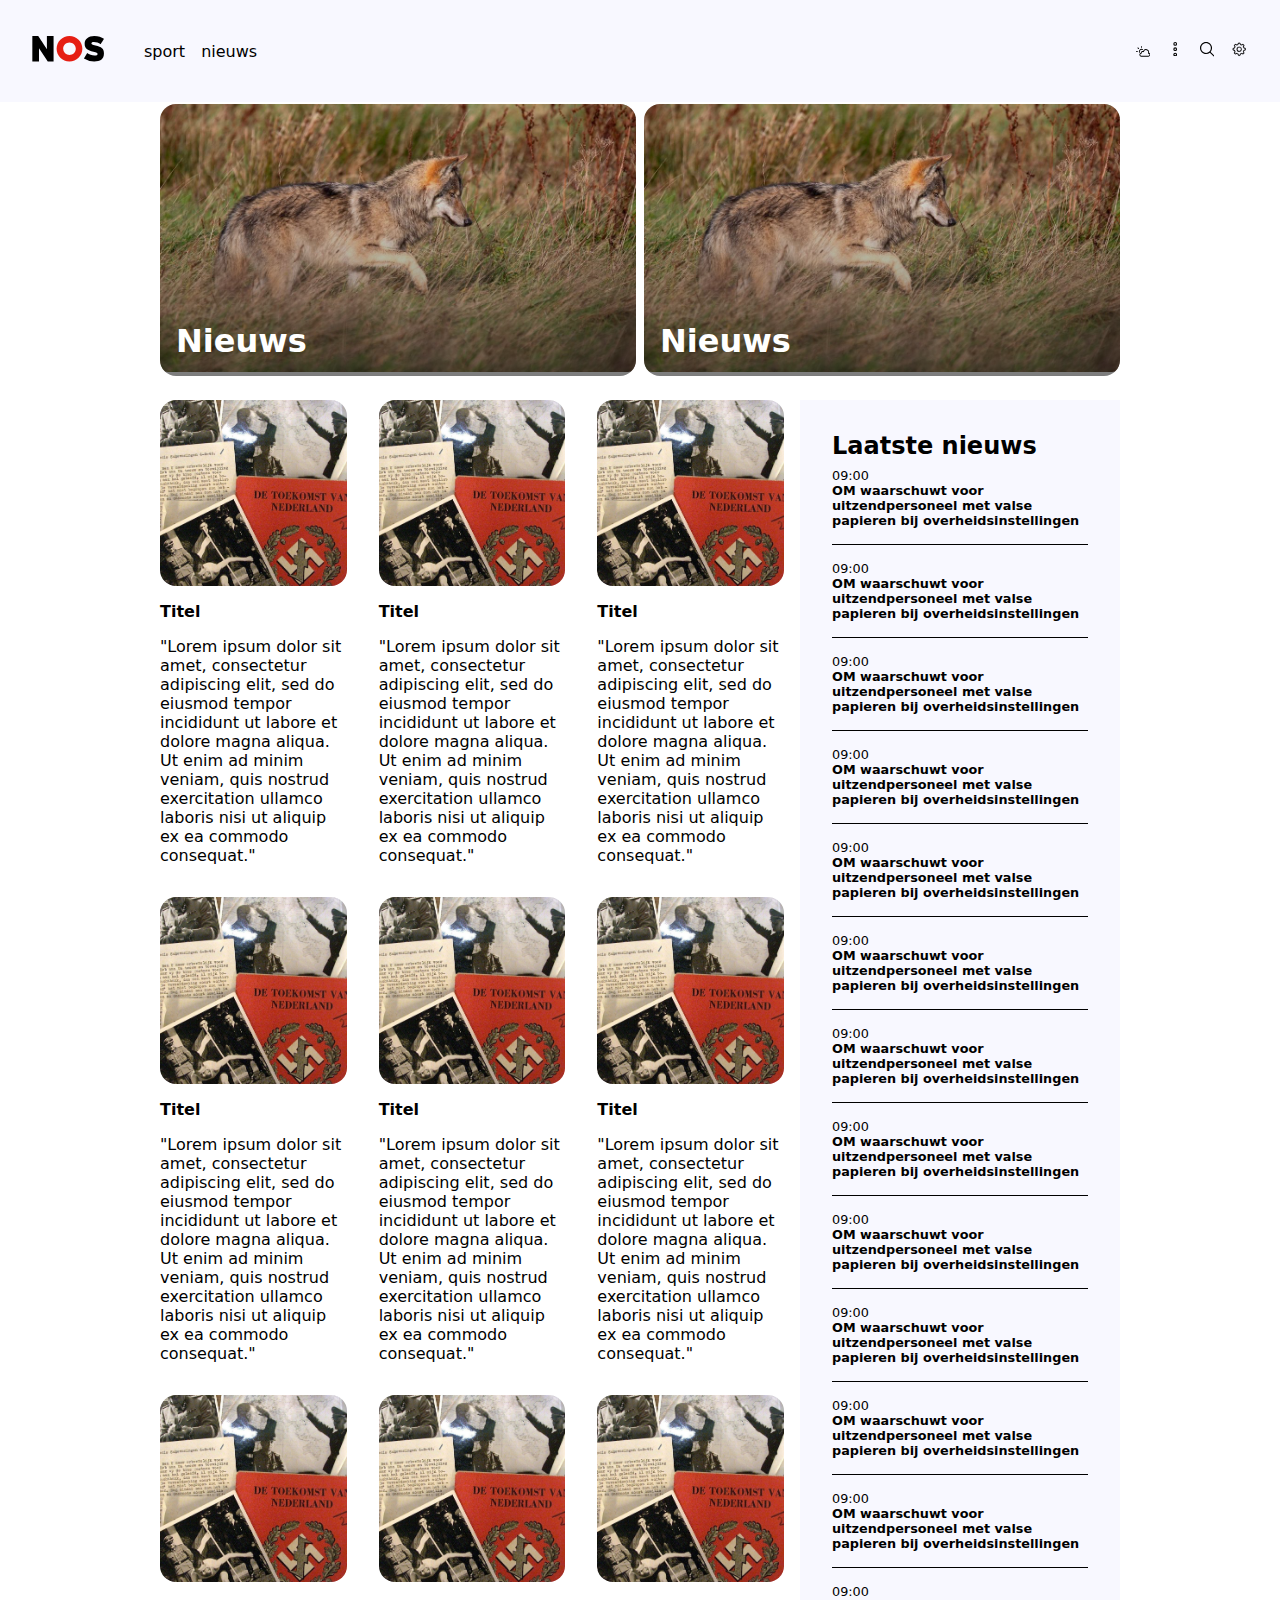
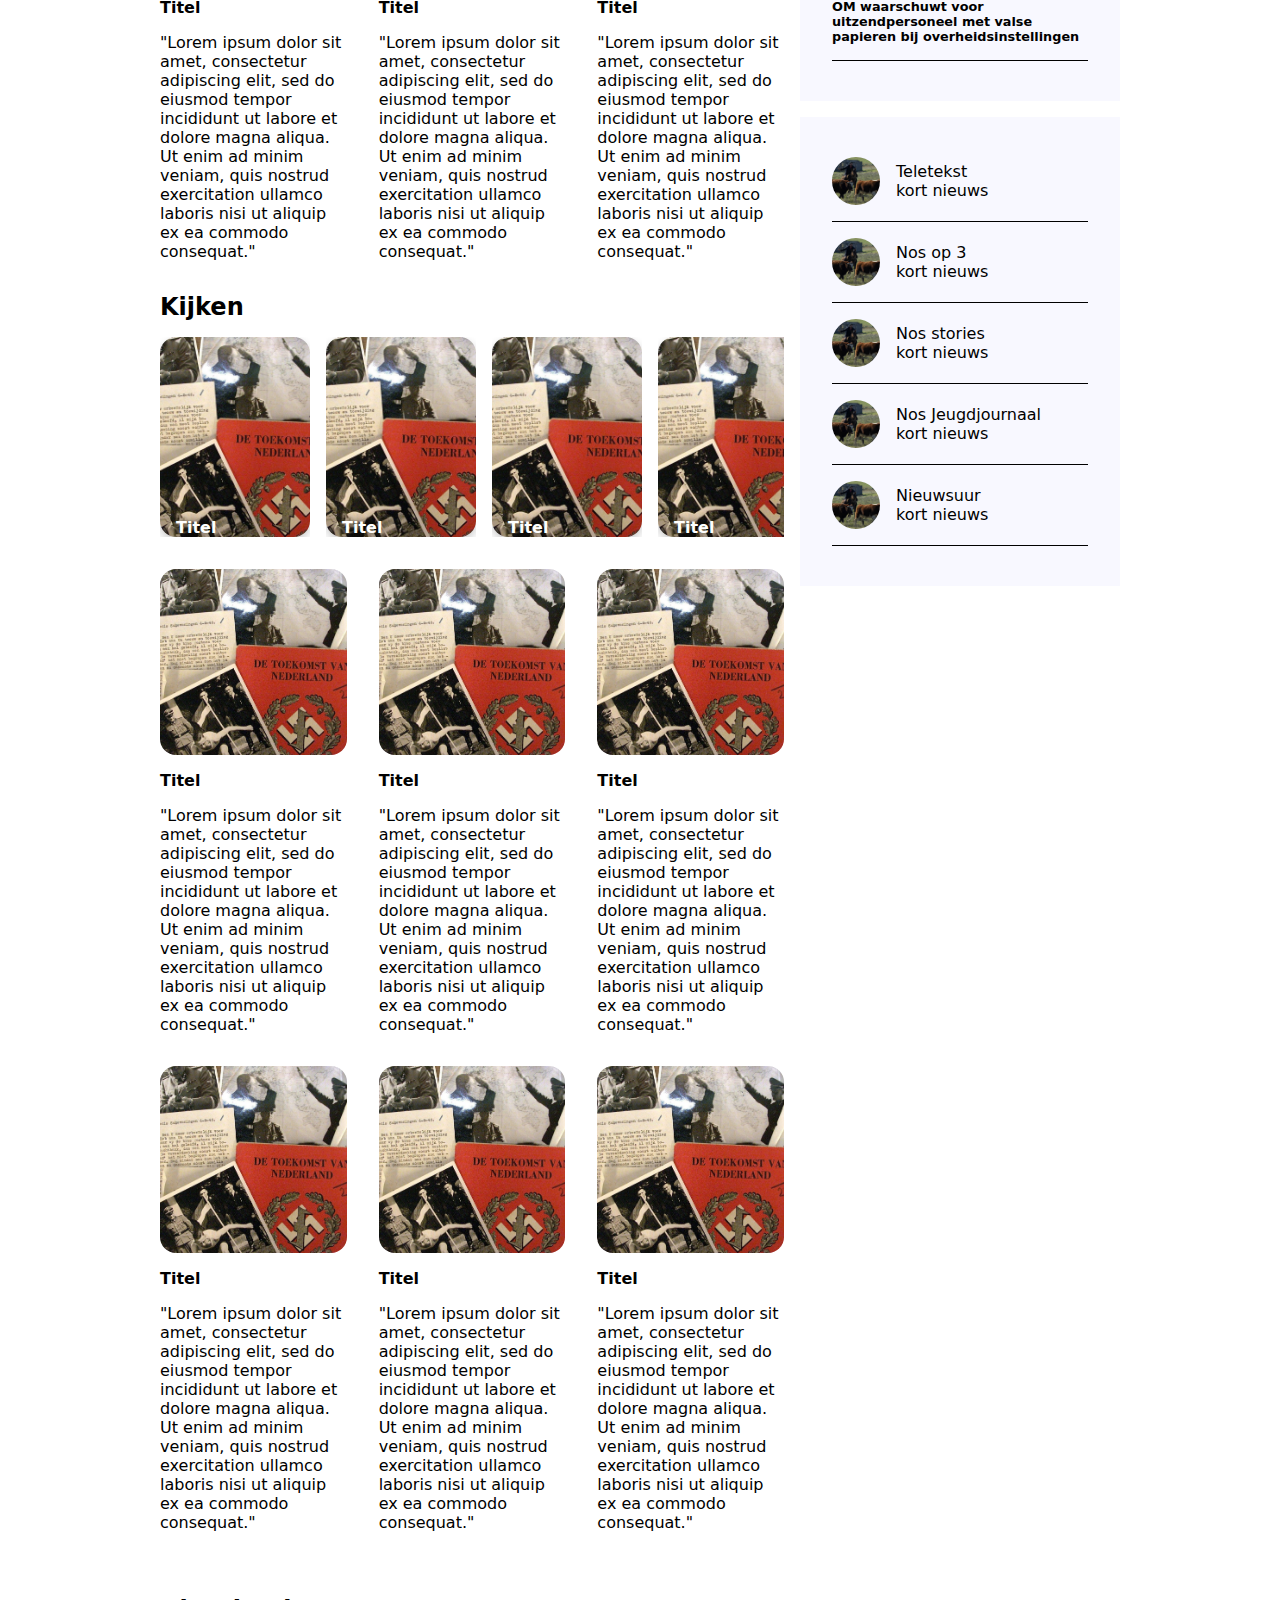
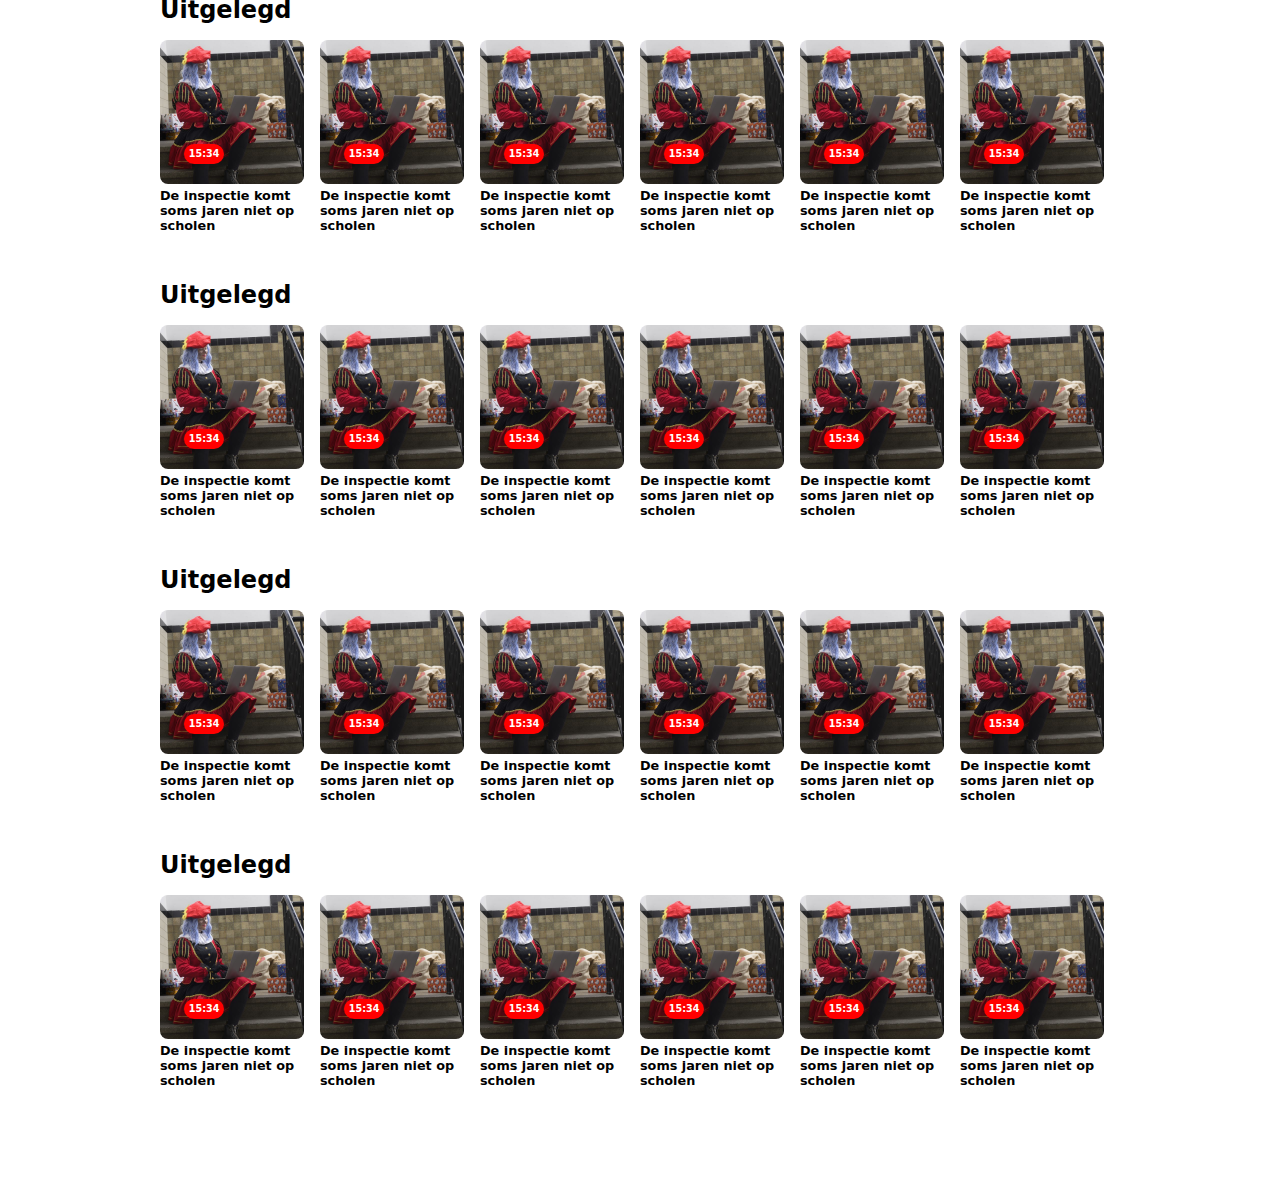
==== index.html @ 50c2ce1c "1ste pagina" ====
<!DOCTYPE html>
<html lang="nl">

<head>
  <meta charset="UTF-8">
  <meta name="author" content="jouw naam">
  <meta name="viewport" content="width=device-width, initial-scale=1">

  <title>NOS</title>

  <link href="styles/style.css" rel="stylesheet">
  <link rel="icon" type="image/svg+xml" href="images/favicon.svg">
</head>




<body>

  <header>
    <nav>
      <h1><a href="index.html"><svg xmlns="http://www.w3.org/2000/svg" viewBox="0 0 79 28" aria-hidden="true">
            <g fill="none" fill-rule="evenodd">
              <path fill="currentColor" d="M78.94 18.93c0-5.31-2.57-6.91-9.32-8.54-3.46-.8-4.41-1.27-4.41-2.28 0-.96.53-1.66 2.76-1.66 2.72 0 5.1.93 7.48 2.55 0 0 3.15-5.01 3.49-5.87C76.2 
				1.12 72.92 0 68.35 0c-6.48 0-10.58 3.44-10.58 8.54 0 5.4 3.1 7.19 9.58 8.7 3.6.84 4.57 1.46 4.57 2.47 0 1.27-.85 1.74-3.5 1.74-2.49 0-5.9-1.36-7.85-2.71l-3.6
				 5.87a21.3 21.3 0 0 0 11.3 3.29c6.45 0 10.67-2.33 10.67-8.73"></path>
              <path fill="#E61E14"
                d="M27 13.95C27 6.25 33.32 0 41.12 0s14.13 6.25 14.13 13.95S48.92 27.9 41.12
				  27.9 27 21.65 27 13.95m7.2 0c0-3.78 3.1-6.84 6.92-6.84 3.83 0 6.93 3.06 6.93 6.84s-3.1 6.84-6.93 6.84a6.89 6.89 0 0 1-6.93-6.84">
              </path>
              <path fill="currentColor" d="M23.67 27.9V0h-7.33v14.35S6.88 0 
				  6.82 0H.36v27.9h7.32V13.55l9.63 14.35z"></path>
            </g>
          </svg></a></h1>
      <ul>
        <li>
          <a href="">sport</a>
          </a>
        </li>
        <li>
          <a href="">nieuws</a>
          </a>
        </li>
      </ul>

      <ul>
        <li>
          <a href=""><svg aria-label="Nos logo" xmlns="http://www.w3.org/2000/svg" viewBox="0 0 24 18"
              aria-hidden="true" class="sc-c0b56039-8 jDrBGf">
              <path fill="currentColor" d="M24 14.52c0 1.8-1.45 3.25-3.25 3.25-.57 0-2 0-5.94.03l-5.95.04A3.25 3.25 0 0 1 8
				   11.47a3.25 3.25 0 0 1 4-2.93 5.07 5.07 0 0 1 9.7 2.87c1.33.4 2.3 1.65 2.3 3.11m-3.28-1.74a.75.75 0 0
				   1-.7-1.04 3.57 3.57 0 1 0-6.8-2.05c-.1.5-.67.76-1.11.5a1.7 1.7 0 0 0-.88-.24 1.75 1.75 0 0 0-1.72 2.03.75.75 0 0 1-.7.87 1.74
				    1.74 0 0 0 .05 3.49l5.94-.04 5.95-.03a1.75 1.75 0 0 0 .03-3.5h-.06zm-9.4-7.41a.75.75 0 1 1-.72 
					1.31 2.86 2.86 0 0 0-4.07 3.5.75.75 0 1 1-1.41.5 4.37 4.37 0 0 1 6.2-5.31m-1.38-3a.75.75 0 1 1-1.5 0V.75a.75.75
					 0 0 1 1.5 0zM.75 9.94a.75.75 0 0 1 0-1.5h1.62a.75.75 0 1 1 0 1.5zm1.94-6.19A.75.75 0 1 1 3.75 2.7L4.9 3.84a.75.75 0
					  0 1-1.07 1.05L2.7 3.75z"></path>
            </svg></a>
        </li>
        <li>
          <svg xmlns="http://www.w3.org/2000/svg" viewBox="0 0 24 24" aria-hidden="true" class="sc-1efe975a-5 bbkuON">
            <path fill="currentColor"
              d="M3.13 8.87a3.13 3.13 0 1 1 0 6.26 3.13 3.13 0 0 1 0-6.26m8.87 0a3.13 3.13 0 1 1 0 6.26 3.13 3.13 0 0 1 0-6.26m8.87 0a3.13 3.13 0 1 1 0 6.26 3.13 3.13 0 0 1 0-6.26m-17.74 1.8a1.33 1.33 0 1 0 0 2.66 1.33 1.33 0 0 0 0-2.66m8.87 0a1.33 1.33 0 1 0 0 2.66 1.33 1.33 0 0 0 0-2.66m8.87 0a1.33 1.33 0 1 0 0 2.66 1.33 1.33 0 0 0 0-2.66">
            </path>
          </svg>
        </li>

        <li>
          <svg xmlns="http://www.w3.org/2000/svg" viewBox="0 0 24 24" class="sc-1efe975a-4 iaoBlq">
            <path fill="currentColor" fill-rule="nonzero" d="M10.04 0c5.545 
					0 10.04 4.495 10.04 10.04a10 10 0 0 1-2.333 6.435l5.99 
					5.992a.9.9 0 0 1-1.205 1.334l-.068-.061-5.992-5.99a10 
					10 0 0 1-6.432 2.33C4.495 20.08 0 15.585 0 10.04S4.495 
					0 10.04 0m0 1.8a8.241 8.241 0 0 0 0 16.48 8.241 8.241 0 0 
					0 0-16.48"></path>
          </svg>
        </li>

        <li>
          <svg xmlns="http://www.w3.org/2000/svg" fill="none" viewBox="0 0 22 22" aria-hidden="true"
            class="sc-d49dac73-0 ldTFCj">
            <path fill="currentColor" stroke="currentColor" stroke-width="0.3"
              d="m19.544 8.978-.5-.067a.51.51 0 0 1-.444-.333 8.5 8.5 0 0 0-.511-1.233.51.51 0 0 1 .067-.556l.31-.4a1.67 1.67 0 0 0-.133-2.222l-.522-.522a1.68 1.68 0 0 0-2.222-.134l-.4.311a.51.51 0 0 1-.556.067 10 10 0 0 0-1.233-.511.5.5 0 0 1-.333-.434L13.01 2.5A1.69 1.69 0 0 0 11.367 1h-.734a1.656 1.656 0 0 0-1.655 1.456l-.067.5a.5.5 0 0 1-.333.444 10 10 0 0 0-1.233.511.51.51 0 0 1-.556-.066l-.345-.267a1.677 1.677 0 0 0-2.222.089l-.522.522a1.667 1.667 0 0 0-.133 2.222l.31.4a.51.51 0 0 1 .067.556 8.5 8.5 0 0 0-.51 1.233.51.51 0 0 1-.445.333l-.5.067A1.657 1.657 0 0 0 1 10.633v.734a1.656 1.656 0 0 0 1.456 1.655l.5.067a.51.51 0 0 1 .444.333q.215.634.511 1.233c.09.183.064.4-.066.556l-.312.4a1.68 1.68 0 0 0 .134 2.222l.522.522a1.68 1.68 0 0 0 2.222.134l.4-.311a.51.51 0 0 1 .556-.067 10 10 0 0 0 1.233.511.5.5 0 0 1 .333.433l.056.445a1.69 1.69 0 0 0 1.644 1.5h.734a1.656 1.656 0 0 0 1.655-1.456l.067-.5a.51.51 0 0 1 .333-.444q.634-.215 1.233-.511c.183-.09.4-.064.556.066l.345.267a1.68 1.68 0 0 0 2.222-.089l.522-.522a1.68 1.68 0 0 0 .133-2.222l-.31-.4a.51.51 0 0 1-.067-.556q.296-.6.51-1.233a.51.51 0 0 1 .445-.333l.5-.067A1.657 1.657 0 0 0 21 11.367v-.734a1.656 1.656 0 0 0-1.456-1.655Zm.345 2.389a.57.57 0 0 1-.49.555l-.5.056a1.68 1.68 0 0 0-1.366 1.11 6.6 6.6 0 0 1-.433 1.057 1.63 1.63 0 0 0 .178 1.744l.31.4c.19.208.19.525 0 .733l-.521.522a.566.566 0 0 1-.79 0l-.344-.266a1.64 1.64 0 0 0-1.744-.178q-.51.262-1.056.433a1.68 1.68 0 0 0-1.11 1.367l-.056.5a.57.57 0 0 1-.556.489h-.733a.567.567 0 0 1-.556-.556l-.055-.433a1.65 1.65 0 0 0-1.111-1.367A6.6 6.6 0 0 1 7.9 17.1a1.5 1.5 0 0 0-.722-.178c-.37.002-.73.128-1.022.356l-.4.31a.544.544 0 0 1-.734 0l-.522-.521a.544.544 0 0 1 0-.734l.311-.4a1.64 1.64 0 0 0 .178-1.744 6.6 6.6 0 0 1-.433-1.056 1.68 1.68 0 0 0-1.367-1.11l-.5-.056a.57.57 0 0 1-.489-.556v-.733a.57.57 0 0 1 .489-.556l.5-.055a1.65 1.65 0 0 0 1.367-1.111q.17-.547.433-1.056a1.63 1.63 0 0 0-.267-1.789l-.31-.4a.544.544 0 0 1 0-.733l.521-.522a.58.58 0 0 1 .79 0l.344.277a1.61 1.61 0 0 0 1.744.178q.51-.263 1.056-.433a1.66 1.66 0 0 0 1.11-1.367l.056-.5a.57.57 0 0 1 .556-.489h.733c.305.006.55.252.556.556l.055.433a1.65 1.65 0 0 0 1.111 1.367q.547.17 1.056.433a1.62 1.62 0 0 0 1.745-.178l.4-.31a.545.545 0 0 1 .733 0l.522.521c.19.208.19.526 0 .734l-.311.4a1.64 1.64 0 0 0-.178 1.744q.263.51.433 1.056a1.66 1.66 0 0 0 1.367 1.11l.5.056a.57.57 0 0 1 .489.556z">
            </path>
            <path fill="currentColor" stroke="currentColor" stroke-width="0.3"
              d="M11 7.11a3.889 3.889 0 1 0 0 7.778 3.889 3.889 0 0 0 0-7.777Zm0 6.667a2.776 2.776 0 0 1-1.964-4.741A2.777 2.777 0 1 1 11 13.777Z">
            </path>
          </svg>
        </li>

      </ul>
      <button>
        <span></span>
        <span></span>
        <span></span>
      </button>
    </nav>
  </header>

  <main>
    <nav>
      <ul>
        <li><a href="/">Algemeen</a></li>
        <li><a href="/">Landelijk</a></li>
        <li><a href="/">Buitenland</a></li>
        <li><a href="/">Sport</a></li>
        <li><a href="/">Evenementen</a></li>
      </ul>
    </nav>


    <section>
      <ul>
        <div>
          <img src="./images/protest roffa.jpg" alt="">
        </div>
        <ul>
          <li><img src="./images/1024x576a.jpg" alt="">
            <h3>Nieuws</h3>
          </div>
          <div>
        </li>
          <li><img src="./images/1024x576a.jpg" alt="">
            <h3>Nieuws</h3>
          </div>
          <div>
        </li>
        </ul>
      </ul>
    </section>

    <section>
      <section>
        <article>
        <ul>
          <li>
            <img src="./images/hitler.jpg" alt="">
            <h4>Titel</h4>
            <p>"Lorem ipsum dolor sit amet, consectetur adipiscing elit, sed do eiusmod tempor incididunt ut labore et
              dolore magna aliqua. Ut enim ad minim veniam, quis nostrud exercitation ullamco laboris nisi ut aliquip ex
              ea commodo consequat."
            </p>
          </li>
          <li>
            <img src="./images/hitler.jpg" alt="">
            <h4>Titel</h4>
            <p>"Lorem ipsum dolor sit amet, consectetur adipiscing elit, sed do eiusmod tempor incididunt ut labore et
              dolore magna aliqua. Ut enim ad minim veniam, quis nostrud exercitation ullamco laboris nisi ut aliquip ex
              ea commodo consequat."
            </p>
          </li>
          <li>
            <img src="./images/hitler.jpg" alt="">
            <h4>Titel</h4>
            <p>"Lorem ipsum dolor sit amet, consectetur adipiscing elit, sed do eiusmod tempor incididunt ut labore et
              dolore magna aliqua. Ut enim ad minim veniam, quis nostrud exercitation ullamco laboris nisi ut aliquip ex
              ea commodo consequat."
            </p>
          </li>
          <li>
            <img src="./images/hitler.jpg" alt="">
            <h4>Titel</h4>
            <p>"Lorem ipsum dolor sit amet, consectetur adipiscing elit, sed do eiusmod tempor incididunt ut labore et
              dolore magna aliqua. Ut enim ad minim veniam, quis nostrud exercitation ullamco laboris nisi ut aliquip ex
              ea commodo consequat."
            </p>
          </li>
          <li>
            <img src="./images/hitler.jpg" alt="">
            <h4>Titel</h4>
            <p>"Lorem ipsum dolor sit amet, consectetur adipiscing elit, sed do eiusmod tempor incididunt ut labore et
              dolore magna aliqua. Ut enim ad minim veniam, quis nostrud exercitation ullamco laboris nisi ut aliquip ex
              ea commodo consequat."
            </p>
          </li>
          <li>
            <img src="./images/hitler.jpg" alt="">
            <h4>Titel</h4>
            <p>"Lorem ipsum dolor sit amet, consectetur adipiscing elit, sed do eiusmod tempor incididunt ut labore et
              dolore magna aliqua. Ut enim ad minim veniam, quis nostrud exercitation ullamco laboris nisi ut aliquip ex
              ea commodo consequat."
            </p>
          </li>
          <li>
            <img src="./images/hitler.jpg" alt="">
            <h4>Titel</h4>
            <p>"Lorem ipsum dolor sit amet, consectetur adipiscing elit, sed do eiusmod tempor incididunt ut labore et
              dolore magna aliqua. Ut enim ad minim veniam, quis nostrud exercitation ullamco laboris nisi ut aliquip ex
              ea commodo consequat."
            </p>
          </li>
          <li>
            <img src="./images/hitler.jpg" alt="">
            <h4>Titel</h4>
            <p>"Lorem ipsum dolor sit amet, consectetur adipiscing elit, sed do eiusmod tempor incididunt ut labore et
              dolore magna aliqua. Ut enim ad minim veniam, quis nostrud exercitation ullamco laboris nisi ut aliquip ex
              ea commodo consequat."
            </p>
          </li>
          <li>
            <img src="./images/hitler.jpg" alt="">
            <h4>Titel</h4>
            <p>"Lorem ipsum dolor sit amet, consectetur adipiscing elit, sed do eiusmod tempor incididunt ut labore et
              dolore magna aliqua. Ut enim ad minim veniam, quis nostrud exercitation ullamco laboris nisi ut aliquip ex
              ea commodo consequat."
            </p>
          </li>
        </ul>
      </article>

        <article>
          <h2>Kijken</h2>
        <ul>
          <li>
            <img src="./images/hitler.jpg" alt="">
            <h4>Titel</h4>
          </li>
          <li>
            <img src="./images/hitler.jpg" alt="">
            <h4>Titel</h4>
          </li>
          <li>
            <img src="./images/hitler.jpg" alt="">
            <h4>Titel</h4>
          </li>
          <li>
            <img src="./images/hitler.jpg" alt="">
            <h4>Titel</h4>
          </li>
          <li>
            <img src="./images/hitler.jpg" alt="">
            <h4>Titel</h4>
          </li>
          <li>
            <img src="./images/hitler.jpg" alt="">
            <h4>Titel</h4>
          </li>
          <li>
            <img src="./images/hitler.jpg" alt="">
            <h4>Titel</h4>
          </li>
          <li>
            <img src="./images/hitler.jpg" alt="">
            <h4>Titel</h4>
          </li>
        </ul>
      </article>
        <article>
        <ul>
          <li>
            <img src="./images/hitler.jpg" alt="">
            <h4>Titel</h4>
            <p>"Lorem ipsum dolor sit amet, consectetur adipiscing elit, sed do eiusmod tempor incididunt ut labore et
              dolore magna aliqua. Ut enim ad minim veniam, quis nostrud exercitation ullamco laboris nisi ut aliquip ex
              ea commodo consequat."
            </p>
          </li>
          <li>
            <img src="./images/hitler.jpg" alt="">
            <h4>Titel</h4>
            <p>"Lorem ipsum dolor sit amet, consectetur adipiscing elit, sed do eiusmod tempor incididunt ut labore et
              dolore magna aliqua. Ut enim ad minim veniam, quis nostrud exercitation ullamco laboris nisi ut aliquip ex
              ea commodo consequat."
            </p>
          </li>
          <li>
            <img src="./images/hitler.jpg" alt="">
            <h4>Titel</h4>
            <p>"Lorem ipsum dolor sit amet, consectetur adipiscing elit, sed do eiusmod tempor incididunt ut labore et
              dolore magna aliqua. Ut enim ad minim veniam, quis nostrud exercitation ullamco laboris nisi ut aliquip ex
              ea commodo consequat."
            </p>
          </li>
          <li>
            <img src="./images/hitler.jpg" alt="">
            <h4>Titel</h4>
            <p>"Lorem ipsum dolor sit amet, consectetur adipiscing elit, sed do eiusmod tempor incididunt ut labore et
              dolore magna aliqua. Ut enim ad minim veniam, quis nostrud exercitation ullamco laboris nisi ut aliquip ex
              ea commodo consequat."
            </p>
          </li>
          <li>
            <img src="./images/hitler.jpg" alt="">
            <h4>Titel</h4>
            <p>"Lorem ipsum dolor sit amet, consectetur adipiscing elit, sed do eiusmod tempor incididunt ut labore et
              dolore magna aliqua. Ut enim ad minim veniam, quis nostrud exercitation ullamco laboris nisi ut aliquip ex
              ea commodo consequat."
            </p>
          </li>
          <li>
            <img src="./images/hitler.jpg" alt="">
            <h4>Titel</h4>
            <p>"Lorem ipsum dolor sit amet, consectetur adipiscing elit, sed do eiusmod tempor incididunt ut labore et
              dolore magna aliqua. Ut enim ad minim veniam, quis nostrud exercitation ullamco laboris nisi ut aliquip ex
              ea commodo consequat."
            </p>
          </li>
        </ul>
      </article>
      </section>
      <div>
      <aside>
        <h2>Laatste nieuws</h2>
        <ul>
          <li>
            <h3>09:00</h3>
            <h4>OM waarschuwt voor uitzendpersoneel met valse papieren bij overheidsinstellingen</h4>
          </li>
          <li>
            <h3>09:00</h3>
            <h4>OM waarschuwt voor uitzendpersoneel met valse papieren bij overheidsinstellingen</h4>
          </li>
          <li>
            <h3>09:00</h3>
            <h4>OM waarschuwt voor uitzendpersoneel met valse papieren bij overheidsinstellingen</h4>
          </li>
          <li>
            <h3>09:00</h3>
            <h4>OM waarschuwt voor uitzendpersoneel met valse papieren bij overheidsinstellingen</h4>
          </li>
          <li>
            <h3>09:00</h3>
            <h4>OM waarschuwt voor uitzendpersoneel met valse papieren bij overheidsinstellingen</h4>
          </li>
          <li>
            <h3>09:00</h3>
            <h4>OM waarschuwt voor uitzendpersoneel met valse papieren bij overheidsinstellingen</h4>
          </li>
          <li>
            <h3>09:00</h3>
            <h4>OM waarschuwt voor uitzendpersoneel met valse papieren bij overheidsinstellingen</h4>
          </li>
          <li>
            <h3>09:00</h3>
            <h4>OM waarschuwt voor uitzendpersoneel met valse papieren bij overheidsinstellingen</h4>
          </li>
          <li>
            <h3>09:00</h3>
            <h4>OM waarschuwt voor uitzendpersoneel met valse papieren bij overheidsinstellingen</h4>
          </li>
          <li>
            <h3>09:00</h3>
            <h4>OM waarschuwt voor uitzendpersoneel met valse papieren bij overheidsinstellingen</h4>
          </li>
          <li>
            <h3>09:00</h3>
            <h4>OM waarschuwt voor uitzendpersoneel met valse papieren bij overheidsinstellingen</h4>
          </li>
          <li>
            <h3>09:00</h3>
            <h4>OM waarschuwt voor uitzendpersoneel met valse papieren bij overheidsinstellingen</h4>
          </li>
          <li>
            <h3>09:00</h3>
            <h4>OM waarschuwt voor uitzendpersoneel met valse papieren bij overheidsinstellingen</h4>
          </li>
        </ul>
      </aside>
      <aside>
        <ul>
          <li>
            <img src="/images/koe.jpg" alt="">
            <a href="">Teletekst
              <p>kort nieuws</p>
            </a>
          </li>
          <li>
            <img src="/images/koe.jpg" alt="">
            <a href="">Nos op 3
              <p>kort nieuws</p>
            </a>
          </li>
          <li>
            <img src="/images/koe.jpg" alt="">
            <a href="">Nos stories
              <p>kort nieuws</p>
            </a>
          </li>
          <li>
            <img src="/images/koe.jpg" alt="">
            <a href="">Nos Jeugdjournaal
              <p>kort nieuws</p>
            </a>
          </li>
          <li>
            <img src="/images/koe.jpg" alt="">
            <a href="">Nieuwsuur
              <p>kort nieuws</p>
            </a>
          </li>
        </ul>
      </aside>
    </div>
    </section>
    <section>
      <article>
      <h2>Uitgelegd</h2>
        <ul>
          <li>
            <a href="">
              <div>
              <img src="./images/piet.jpg" alt="">
              <h4><i class="fa-solid fa-play"></i> 15:34</h4>
            </div>
            <h3>De inspectie komt soms jaren niet op scholen</h3>
          </a>
        </li>
          <li>
            <a href="">
              <div>
              <img src="./images/piet.jpg" alt="">
              <h4><i class="fa-solid fa-play"></i> 15:34</h4>
            </div>
            <h3>De inspectie komt soms jaren niet op scholen</h3>
          </a>
        </li>
          <li>
            <a href="">
              <div>
              <img src="./images/piet.jpg" alt="">
              <h4><i class="fa-solid fa-play"></i> 15:34</h4>
            </div>
            <h3>De inspectie komt soms jaren niet op scholen</h3>
          </a>
        </li>
          <li>
            <a href="">
              <div>
              <img src="./images/piet.jpg" alt="">
              <h4><i class="fa-solid fa-play"></i> 15:34</h4>
            </div>
            <h3>De inspectie komt soms jaren niet op scholen</h3>
          </a>
        </li>
          <li>
            <a href="">
              <div>
              <img src="./images/piet.jpg" alt="">
              <h4><i class="fa-solid fa-play"></i> 15:34</h4>
            </div>
            <h3>De inspectie komt soms jaren niet op scholen</h3>
          </a>
        </li>
          <li>
            <a href="">
              <div>
              <img src="./images/piet.jpg" alt="">
              <h4><i class="fa-solid fa-play"></i> 15:34</h4>
            </div>
            <h3>De inspectie komt soms jaren niet op scholen</h3>
          </a>
        </li>
          <li>
            <a href="">
              <div>
              <img src="./images/piet.jpg" alt="">
              <h4><i class="fa-solid fa-play"></i> 15:34</h4>
            </div>
            <h3>De inspectie komt soms jaren niet op scholen</h3>
          </a>
        </li>
          <li>
            <a href="">
              <div>
              <img src="./images/piet.jpg" alt="">
              <h4><i class="fa-solid fa-play"></i> 15:34</h4>
            </div>
            <h3>De inspectie komt soms jaren niet op scholen</h3>
          </a>
        </li>
          <li>
            <a href="">
              <div>
              <img src="./images/piet.jpg" alt="">
              <h4><i class="fa-solid fa-play"></i> 15:34</h4>
            </div>
            <h3>De inspectie komt soms jaren niet op scholen</h3>
          </a>
        </li>
          <li>
            <a href="">
              <div>
              <img src="./images/piet.jpg" alt="">
              <h4><i class="fa-solid fa-play"></i> 15:34</h4>
            </div>
            <h3>De inspectie komt soms jaren niet op scholen</h3>
          </a>
        </li>
        </ul>
    </article>
      <article>
      <h2>Uitgelegd</h2>
        <ul>
          <li>
            <a href="">
              <div>
              <img src="./images/piet.jpg" alt="">
              <h4><i class="fa-solid fa-play"></i> 15:34</h4>
            </div>
            <h3>De inspectie komt soms jaren niet op scholen</h3>
          </a>
        </li>
          <li>
            <a href="">
              <div>
              <img src="./images/piet.jpg" alt="">
              <h4><i class="fa-solid fa-play"></i> 15:34</h4>
            </div>
            <h3>De inspectie komt soms jaren niet op scholen</h3>
          </a>
        </li>
          <li>
            <a href="">
              <div>
              <img src="./images/piet.jpg" alt="">
              <h4><i class="fa-solid fa-play"></i> 15:34</h4>
            </div>
            <h3>De inspectie komt soms jaren niet op scholen</h3>
          </a>
        </li>
          <li>
            <a href="">
              <div>
              <img src="./images/piet.jpg" alt="">
              <h4><i class="fa-solid fa-play"></i> 15:34</h4>
            </div>
            <h3>De inspectie komt soms jaren niet op scholen</h3>
          </a>
        </li>
          <li>
            <a href="">
              <div>
              <img src="./images/piet.jpg" alt="">
              <h4><i class="fa-solid fa-play"></i> 15:34</h4>
            </div>
            <h3>De inspectie komt soms jaren niet op scholen</h3>
          </a>
        </li>
          <li>
            <a href="">
              <div>
              <img src="./images/piet.jpg" alt="">
              <h4><i class="fa-solid fa-play"></i> 15:34</h4>
            </div>
            <h3>De inspectie komt soms jaren niet op scholen</h3>
          </a>
        </li>
          <li>
            <a href="">
              <div>
              <img src="./images/piet.jpg" alt="">
              <h4><i class="fa-solid fa-play"></i> 15:34</h4>
            </div>
            <h3>De inspectie komt soms jaren niet op scholen</h3>
          </a>
        </li>
          <li>
            <a href="">
              <div>
              <img src="./images/piet.jpg" alt="">
              <h4><i class="fa-solid fa-play"></i> 15:34</h4>
            </div>
            <h3>De inspectie komt soms jaren niet op scholen</h3>
          </a>
        </li>
          <li>
            <a href="">
              <div>
              <img src="./images/piet.jpg" alt="">
              <h4><i class="fa-solid fa-play"></i> 15:34</h4>
            </div>
            <h3>De inspectie komt soms jaren niet op scholen</h3>
          </a>
        </li>
          <li>
            <a href="">
              <div>
              <img src="./images/piet.jpg" alt="">
              <h4><i class="fa-solid fa-play"></i> 15:34</h4>
            </div>
            <h3>De inspectie komt soms jaren niet op scholen</h3>
          </a>
        </li>
        </ul>
    </article>
      <article>
      <h2>Uitgelegd</h2>
        <ul>
          <li>
            <a href="">
              <div>
              <img src="./images/piet.jpg" alt="">
              <h4><i class="fa-solid fa-play"></i> 15:34</h4>
            </div>
            <h3>De inspectie komt soms jaren niet op scholen</h3>
          </a>
        </li>
          <li>
            <a href="">
              <div>
              <img src="./images/piet.jpg" alt="">
              <h4><i class="fa-solid fa-play"></i> 15:34</h4>
            </div>
            <h3>De inspectie komt soms jaren niet op scholen</h3>
          </a>
        </li>
          <li>
            <a href="">
              <div>
              <img src="./images/piet.jpg" alt="">
              <h4><i class="fa-solid fa-play"></i> 15:34</h4>
            </div>
            <h3>De inspectie komt soms jaren niet op scholen</h3>
          </a>
        </li>
          <li>
            <a href="">
              <div>
              <img src="./images/piet.jpg" alt="">
              <h4><i class="fa-solid fa-play"></i> 15:34</h4>
            </div>
            <h3>De inspectie komt soms jaren niet op scholen</h3>
          </a>
        </li>
          <li>
            <a href="">
              <div>
              <img src="./images/piet.jpg" alt="">
              <h4><i class="fa-solid fa-play"></i> 15:34</h4>
            </div>
            <h3>De inspectie komt soms jaren niet op scholen</h3>
          </a>
        </li>
          <li>
            <a href="">
              <div>
              <img src="./images/piet.jpg" alt="">
              <h4><i class="fa-solid fa-play"></i> 15:34</h4>
            </div>
            <h3>De inspectie komt soms jaren niet op scholen</h3>
          </a>
        </li>
          <li>
            <a href="">
              <div>
              <img src="./images/piet.jpg" alt="">
              <h4><i class="fa-solid fa-play"></i> 15:34</h4>
            </div>
            <h3>De inspectie komt soms jaren niet op scholen</h3>
          </a>
        </li>
          <li>
            <a href="">
              <div>
              <img src="./images/piet.jpg" alt="">
              <h4><i class="fa-solid fa-play"></i> 15:34</h4>
            </div>
            <h3>De inspectie komt soms jaren niet op scholen</h3>
          </a>
        </li>
          <li>
            <a href="">
              <div>
              <img src="./images/piet.jpg" alt="">
              <h4><i class="fa-solid fa-play"></i> 15:34</h4>
            </div>
            <h3>De inspectie komt soms jaren niet op scholen</h3>
          </a>
        </li>
          <li>
            <a href="">
              <div>
              <img src="./images/piet.jpg" alt="">
              <h4><i class="fa-solid fa-play"></i> 15:34</h4>
            </div>
            <h3>De inspectie komt soms jaren niet op scholen</h3>
          </a>
        </li>
        </ul>
    </article>
      <article>
      <h2>Uitgelegd</h2>
        <ul>
          <li>
            <a href="">
              <div>
              <img src="./images/piet.jpg" alt="">
              <h4><i class="fa-solid fa-play"></i> 15:34</h4>
            </div>
            <h3>De inspectie komt soms jaren niet op scholen</h3>
          </a>
        </li>
          <li>
            <a href="">
              <div>
              <img src="./images/piet.jpg" alt="">
              <h4><i class="fa-solid fa-play"></i> 15:34</h4>
            </div>
            <h3>De inspectie komt soms jaren niet op scholen</h3>
          </a>
        </li>
          <li>
            <a href="">
              <div>
              <img src="./images/piet.jpg" alt="">
              <h4><i class="fa-solid fa-play"></i> 15:34</h4>
            </div>
            <h3>De inspectie komt soms jaren niet op scholen</h3>
          </a>
        </li>
          <li>
            <a href="">
              <div>
              <img src="./images/piet.jpg" alt="">
              <h4><i class="fa-solid fa-play"></i> 15:34</h4>
            </div>
            <h3>De inspectie komt soms jaren niet op scholen</h3>
          </a>
        </li>
          <li>
            <a href="">
              <div>
              <img src="./images/piet.jpg" alt="">
              <h4><i class="fa-solid fa-play"></i> 15:34</h4>
            </div>
            <h3>De inspectie komt soms jaren niet op scholen</h3>
          </a>
        </li>
          <li>
            <a href="">
              <div>
              <img src="./images/piet.jpg" alt="">
              <h4><i class="fa-solid fa-play"></i> 15:34</h4>
            </div>
            <h3>De inspectie komt soms jaren niet op scholen</h3>
          </a>
        </li>
          <li>
            <a href="">
              <div>
              <img src="./images/piet.jpg" alt="">
              <h4><i class="fa-solid fa-play"></i> 15:34</h4>
            </div>
            <h3>De inspectie komt soms jaren niet op scholen</h3>
          </a>
        </li>
          <li>
            <a href="">
              <div>
              <img src="./images/piet.jpg" alt="">
              <h4><i class="fa-solid fa-play"></i> 15:34</h4>
            </div>
            <h3>De inspectie komt soms jaren niet op scholen</h3>
          </a>
        </li>
          <li>
            <a href="">
              <div>
              <img src="./images/piet.jpg" alt="">
              <h4><i class="fa-solid fa-play"></i> 15:34</h4>
            </div>
            <h3>De inspectie komt soms jaren niet op scholen</h3>
          </a>
        </li>
          <li>
            <a href="">
              <div>
              <img src="./images/piet.jpg" alt="">
              <h4><i class="fa-solid fa-play"></i> 15:34</h4>
            </div>
            <h3>De inspectie komt soms jaren niet op scholen</h3>
          </a>
        </li>
        </ul>
    </article>
    </section>
  </main>
  <footer>

  </footer>

  <script defer src="scripts/script.js"></script>
</body>

</html>
---- styles/style.css ----
/**************/
/* CSS REMEDY */
/**************/
*,
*::after,
*::before {
	box-sizing: border-box;
}






/*********************/
/* CUSTOM PROPERTIES */
/*********************/
:root {
	/* startje */
	--color-text: #111;
	--color-background: #eee;
}

ul {
	margin: 0;
  padding: 0;
}

h1, h2, h3, h4, h5, h6, p {
  margin: 0;
}

a {
	color: black;
	text-decoration: none;
}

body {
	margin: 0;
	font-family: system-ui, -apple-system, BlinkMacSystemFont, 'Segoe UI', Roboto, Oxygen, Ubuntu, Cantarell, 'Open Sans', 'Helvetica Neue', sans-serif;
}

/****************/
/* JOUW STYLING */
/****************/

/* jouw code */

header nav {
	display: flex;
	align-items: center;
	background: ghostwhite;
	padding: 2rem 2rem;
	gap: 2rem;
	position: fixed;
	width: 100%;
	top: 0;

	z-index: 2;
}


ul {
	padding: 0;
}

li {
	list-style-type: none;
}

li a {
	color: black;
}

header nav ul {
	display: flex;
	gap: 1rem;
}

img {
	max-width: 100%;
  border-radius: .5rem;
}


header nav ul:nth-of-type(2) {
	margin-left: auto;
	display: none;
}

header nav ul:nth-of-type(2) li:nth-of-type(2) svg {
	rotate: 90deg;
}

header nav button {
	display: flex;
	width: 2rem;
	aspect-ratio: 1/1;

	gap: .2rem;
	flex-direction: column;
	justify-content: center;
	align-items: center;
	margin-left: auto;

	background-color: transparent;
	border: none;
}

header nav button span {
	display: block;
	height: 2px;
	width: 100%;
	background-color: black;
}

nav svg:first-of-type {
	width: 90%;
}


img {
	width: 100%;
}


svg {
	width: 100%;
}

nav ul:nth-of-type(2) li {
	width: 1rem;
}

nav>h1 a {
	display: block;
	width: 5rem;
}

main {
	padding: 5rem 1rem 0 ;
	position: relative;
	z-index: 0;
	overflow-x: hidden;

}


main>nav.active {
	transform: translateX(0);
}

main>nav {
	position: absolute;
	background-color: ghostwhite;
	transform: translateX(100vw);
	/* top: 0; */
	z-index: 3;
	left: 0;
	width: 100vw;
	height: 90vh;
	transition: .5s;
	padding: 0rem 1rem 1rem 1rem;
}

main>nav ul {
	display: flex;
	flex-direction: column;
}

main>nav ul li a {
	display: block;
	padding: 1rem;
	border-bottom: 1px black solid;
}

main > section:nth-of-type(1) ul > div {
  display: block;
}

main > section:nth-of-type(1) ul li {
  position: relative;
}

main > section:nth-of-type(1) ul li div {
  background: linear-gradient(rgba(0, 0, 0, 0) 0%, rgba(0, 0, 0, 0.515) 100% );
  position: absolute;
  top: 0;
  width: 100%;
  height: 100%;
}
main > section:nth-of-type(1) ul li h3 {
  position: absolute;
  bottom: 1rem;
  left: 1rem;
  font-size: 2rem;
  z-index: 2;
  color: white;
}

main > section:nth-of-type(1) div ul ul {
	display: flex;
	gap: 1em;
	margin-top: .8em;
}

main > section:nth-of-type(1) > ul  { 
  display: flex;
  flex-direction: column;
}
main > section:nth-of-type(1) > ul ul  { 
  display: flex;
  flex-direction: row;
  gap: .5rem;
  margin: .5rem 0;
}

main > section:nth-of-type(1) div ul ul li {
	border-radius: .5em;
	overflow: hidden;
}


main > section:nth-of-type(2) {
  display: flex;
  flex-direction: column;
}

main > section:nth-of-type(2) > section {
  display: flex;
  flex-direction: column;
}



main > section:nth-of-type(2) section article:nth-of-type(2) ul {
  display: flex;
  overflow-x: auto; /* Zorg voor horizontaal scrollen */
  gap: 1rem; /* Ruimte tussen items */
  margin: 2rem 0;
  scroll-snap-type: x mandatory; /* Snap naar items */
  list-style: none;
  margin: 0;
  flex-direction: row;
}

main > section:nth-of-type(2) section article:nth-of-type(2){
  margin: 1rem 0;
}

main > section:nth-of-type(2) section article:nth-of-type(2) ul li {
  flex: 0 0 auto; /* Zorg ervoor dat de items niet krimpen of groeien */
  scroll-snap-align: start; /* Snapt naar het midden van elk item */
  width: 50%; /* Maak de items smaller (dunner) */
  max-width: 150px; /* Optioneel, maximale breedte */
  height: 200px; /* Hoogte behouden */
  border-radius: 0; /* Geen ronde hoeken, rechte hoeken */
  overflow: hidden; /* Verberg overloop */
  position: relative;
}
main > section:nth-of-type(2) section article:nth-of-type(2) ul li h4{
  position: absolute;
  bottom: 0;
  left: 1rem;
  z-index: 1;
  color: white;
  text-shadow: 0 0 10px black;
}

main > section:nth-of-type(2) section article:nth-of-type(2) ul li img {
  display: block;
  width: 100%; /* Zorgt ervoor dat de afbeelding de breedte van de container vult */
  height: 100%; /* Zorgt ervoor dat de afbeelding de volledige hoogte vult */
  object-fit: cover; /* Zorgt ervoor dat de afbeelding de container vult zonder vervorming */
  border-radius: 4px; /* Optioneel: lichte afgeronde hoeken voor de afbeelding */
  box-shadow: 0 4px 8px rgba(0, 0, 0, 0.2); /* Optioneel: schaduw voor een visueel effect */
}
main > section:nth-of-type(2) section article:nth-of-type(3){
  margin: 1rem 0;
}

main > section:nth-of-type(2) {
  gap: 1rem;
}


main > section:nth-of-type(2)  div {
  display: none;
  gap: 1rem;
  flex-direction: column;
}

main > section:nth-of-type(2) section article:nth-of-type(1) ul,
main > section:nth-of-type(2) section article:nth-of-type(3) ul {
  display: flex;
  flex-direction: column;
  gap: 2rem;
}
main > section:nth-of-type(2) section article:nth-of-type(1) ul li,
main > section:nth-of-type(2) section article:nth-of-type(3) ul li {
  display: flex;
  align-items: center;
  gap: 1rem;
  flex-direction: row;
}

main > section:nth-of-type(2) section article:nth-of-type(1) ul li h4,
main > section:nth-of-type(2) section article:nth-of-type(3) ul li h4{
  display: none;
} 

main > section:nth-of-type(2) section article:nth-of-type(1) ul li img,
main > section:nth-of-type(2) section article:nth-of-type(3) ul li img {
  width: 7rem;
  height: 4rem;
  border-radius: .5rem;
  object-fit: cover;
}

main > section:nth-of-type(2) section article:nth-of-type(2) h2 {
  margin: 1rem 0;
} 

main > section:nth-of-type(3)   {
  display: flex;
  gap: 2rem;
  flex-direction: column;
}


main > section:nth-of-type(3) article ul {
  display: flex;
  scroll-snap-type: x mandatory;
  overflow-x: scroll;
  gap: 1rem;
}
main > section:nth-of-type(3) article ul li {
  flex: 0 0 auto; /* Zorg ervoor dat de items niet krimpen of groeien */
  scroll-snap-align: start; /* Snapt naar het midden van elk item */
  width: 35%; /* Maak de items smaller (dunner) */
  /* max-width: 150px; Optioneel, maximale breedte */
  border-radius: 0; /* Geen ronde hoeken, rechte hoeken */
  overflow: hidden; /* Verberg overloop */
  position: relative;
}

main > section:nth-of-type(3) article ul li a div {
  position: relative;
}

main > section:nth-of-type(3) article ul li a div img {
  aspect-ratio: 1/1;
  object-fit: cover;
}


main > section:nth-of-type(3) article h2 {
  margin: 1rem 0;
}

main > section:nth-of-type(3) article ul li a div h4 {
  position: absolute;
  bottom: 1.5rem;
  left: 1.5rem;
  background-color: red;
  color: white;
  font-size: .6rem;
  padding: .3rem;
  border-radius: 1rem;
  z-index: 4;
}

main > section:nth-of-type(3) article ul li a h3 {
  font-size: .8rem;
}



@media (min-width: 786px) {
	header nav ul:nth-of-type(2) li:nth-of-type(1) a {
		display: block;
	}

	main {
		padding: 6rem 10rem;
	}


	main > section:nth-of-type(1) ul {
		display: flex;
		flex-direction: row;
		gap: 1rem;
	}
	main > section:nth-of-type(1) ul > div {
		display: none;
	}

  main > section:nth-of-type(2) ul {
		display: flex;
		flex-direction: column;
		gap: 2em;
	}



	main > section:nth-of-type(1) ul li {
		border-radius: 1rem;
		overflow: hidden;
	}

	main article:nth-of-type(1) ul:nth-of-type(1) > div {
		display: none !important;
	}

	header nav button {
		display: none;
		margin-left: auto;
	}

	header nav ul:nth-of-type(2) {
		display: flex;
	}

	main article:nth-of-type(1) ul {
		flex-direction: row;
	}

	main article:nth-of-type(1) ul li:nth-of-type(3){
		display: none;
	}

  main > section:nth-of-type(2) {
    flex-direction: row;
    margin-top: 1rem;
  }

  main > section:nth-of-type(2) section article:nth-of-type(1) ul,
  main > section:nth-of-type(2) section article:nth-of-type(3) ul {
    display: grid;
    grid-template-columns: repeat(3, 1fr);
    grid-template-rows: repeat(3, auto);
  }


  main > section:nth-of-type(2) section article:nth-of-type(1) ul li,
main > section:nth-of-type(2) section article:nth-of-type(3) ul li {
  align-items: flex-start;  
  flex-direction: column;
}

main > section:nth-of-type(2) section article:nth-of-type(1) ul li h4,
main > section:nth-of-type(2) section article:nth-of-type(3) ul li h4{
  display: block;
} 

main > section:nth-of-type(2) section article:nth-of-type(1) ul li img,
main > section:nth-of-type(2) section article:nth-of-type(3) ul li img {
  width: 100%;
  height: auto;
  border-radius: .5rem;
  object-fit: cover;
}


  main > section:nth-of-type(2) section article:nth-of-type(1) ul li img,
  main > section:nth-of-type(2) section article:nth-of-type(2) ul li img, 
  main > section:nth-of-type(2) section article:nth-of-type(3) ul li img, 
  main > section:nth-of-type(2) section article:nth-of-type(4) ul li img {
    aspect-ratio: 1/1;
    object-fit: cover;
    border-radius: 1rem;
    overflow: hidden;
  }
main > section:nth-of-type(2)  div {
  display: flex;
  gap: 1rem;
  flex-direction: column;
}

main > section:nth-of-type(2) div aside {
  width: 20rem;
  background-color: ghostwhite;
  padding: 2rem;
}

main > section:nth-of-type(2) div aside ul {
  display: flex;
  flex-direction: column;
  gap: 0;
}
main > section:nth-of-type(2) div aside ul li {
  margin: .5rem 0 ;
  border-bottom: 1px black solid;
  padding: 0 0 1rem;
}

main > section:nth-of-type(2) div aside h3 {
  font-size: .8rem;
  margin: 0;
  font-weight: 300;
}
main > section:nth-of-type(2) div aside h4 {
  font-size: .8rem;
  margin: 0;
}

main > section:nth-of-type(2) div aside:nth-of-type(2) ul li  {
  display: flex;
  align-items: center;
  gap: 1rem;

}
main > section:nth-of-type(2) div aside:nth-of-type(2) ul li img  {
  width: 3rem;
  height: 3rem;
  object-fit: cover;
  border-radius: 100rem;
  aspect-ratio: 1/1;
}
main > section:nth-of-type(2) div aside:nth-of-type(2) ul li a  {
  display: flex;
  flex-direction: column;
}

main > section:nth-of-type(2) div aside:nth-of-type(2) ul li a p {
  margin: 0;
}

main > section:nth-of-type(3) article ul li {
  width: 15%
  ;
}

[class="tweedepagina"] main section {
  display: flex;
  justify-content: center;
  justify-items: center;
}

.tweedepagina img:nth-of-type(2) {
  width: 2rem;
  height: 2rem;


}

.tweedepagina section :nth-of-type(2) {
  display: flex;
  flex-direction: column;
  align-items: center;
 margin-top: 2em;
}

}
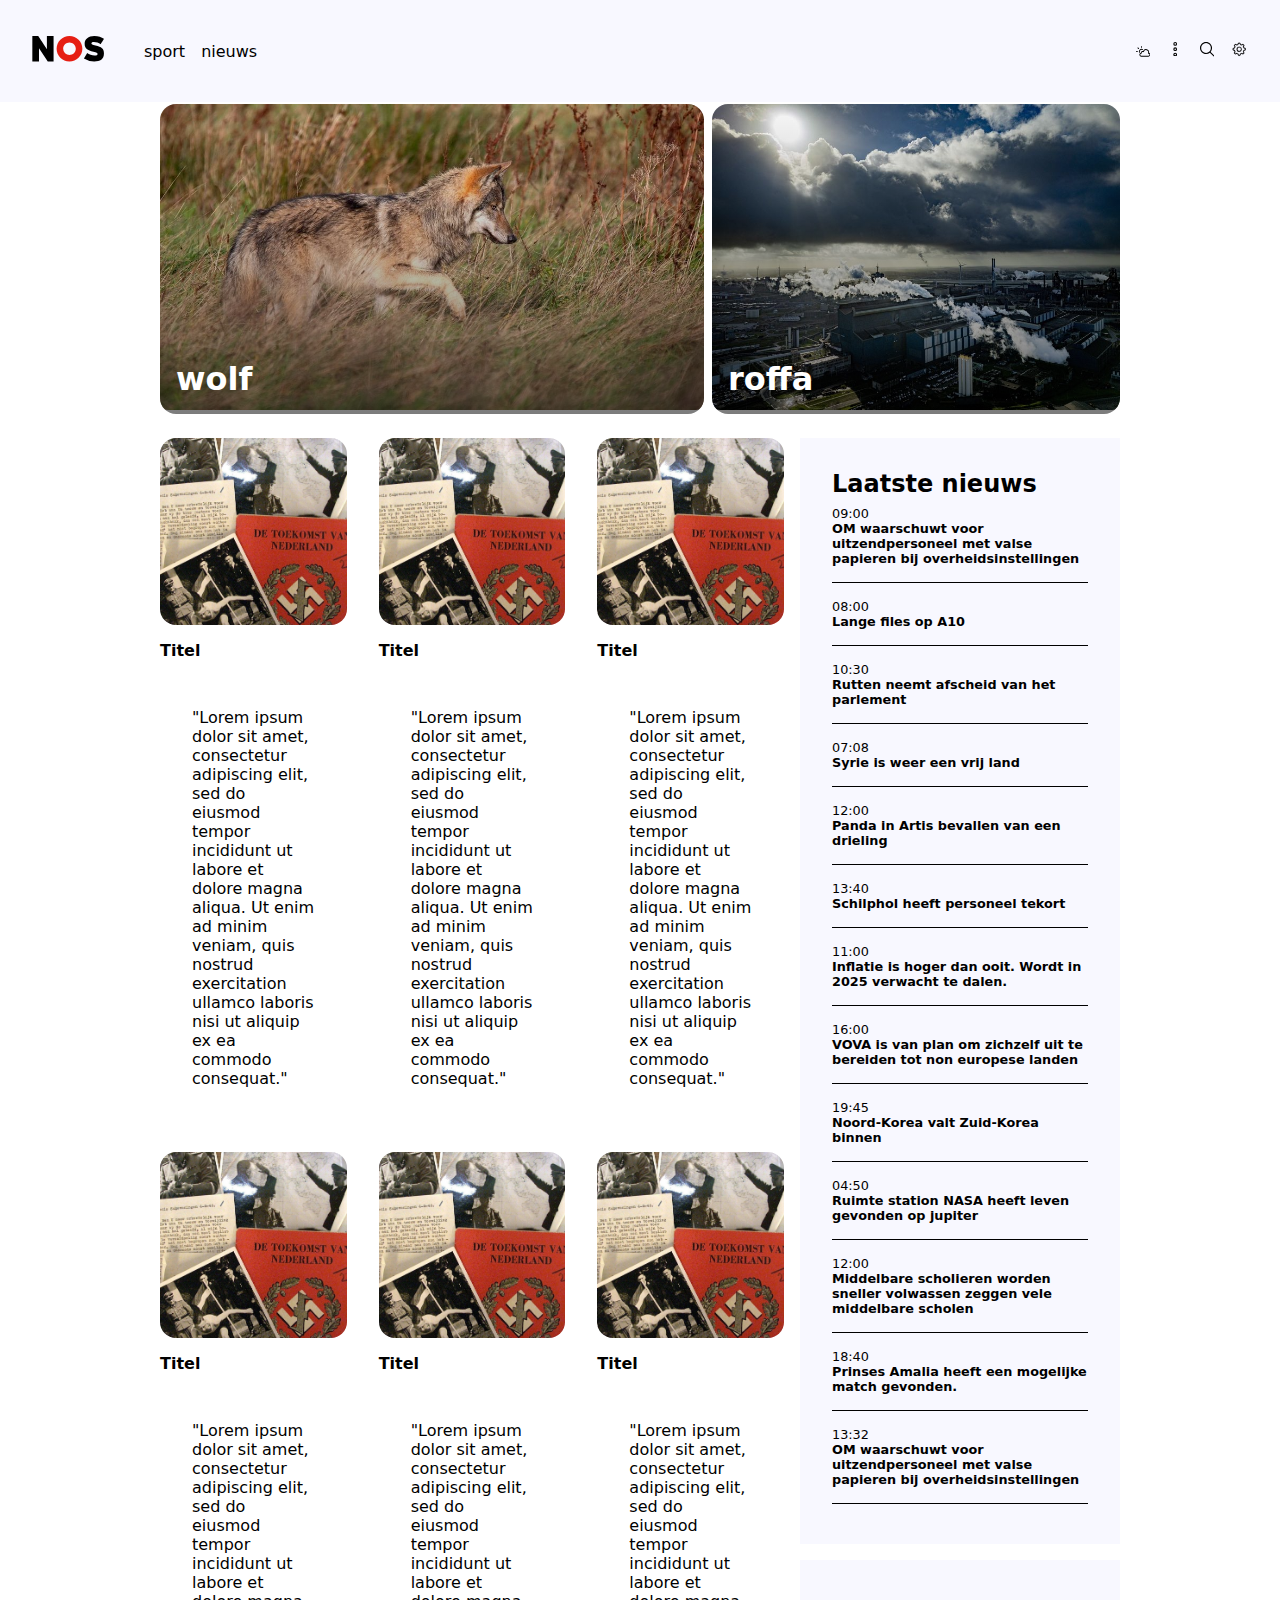
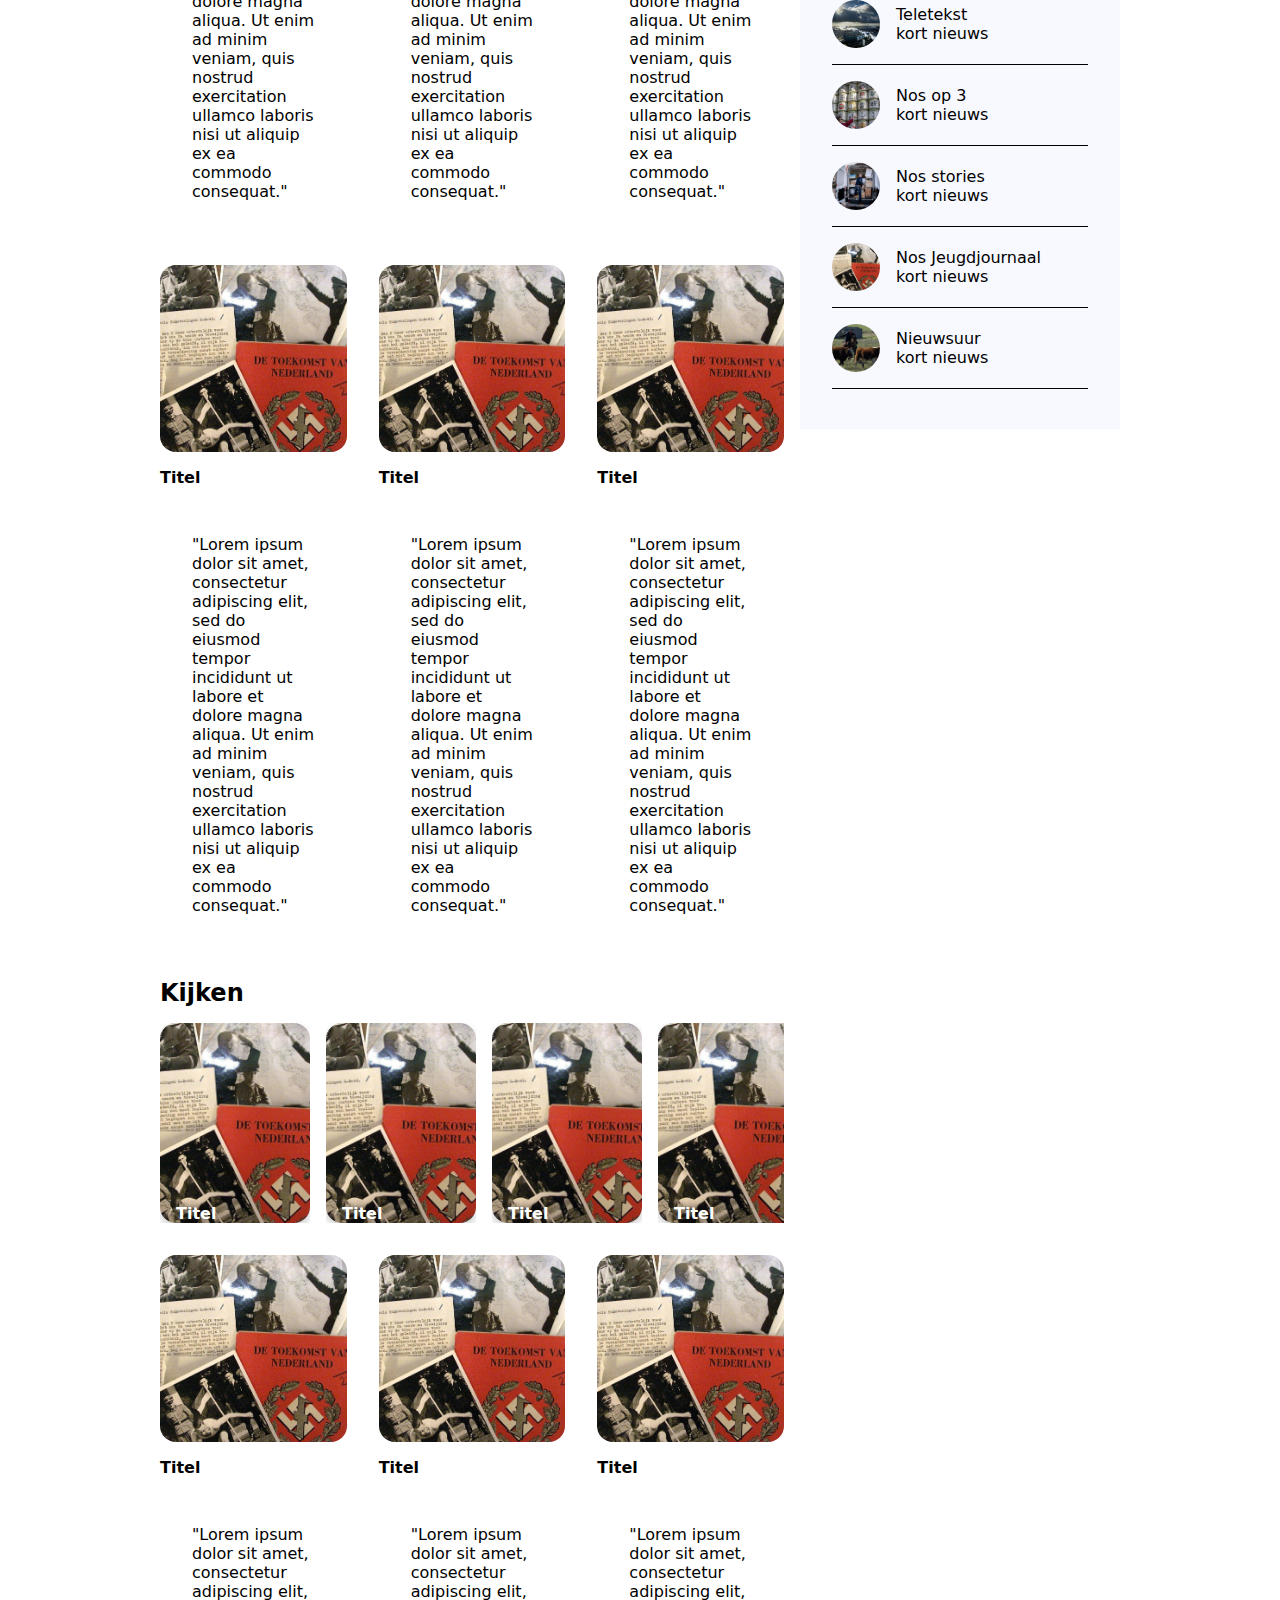
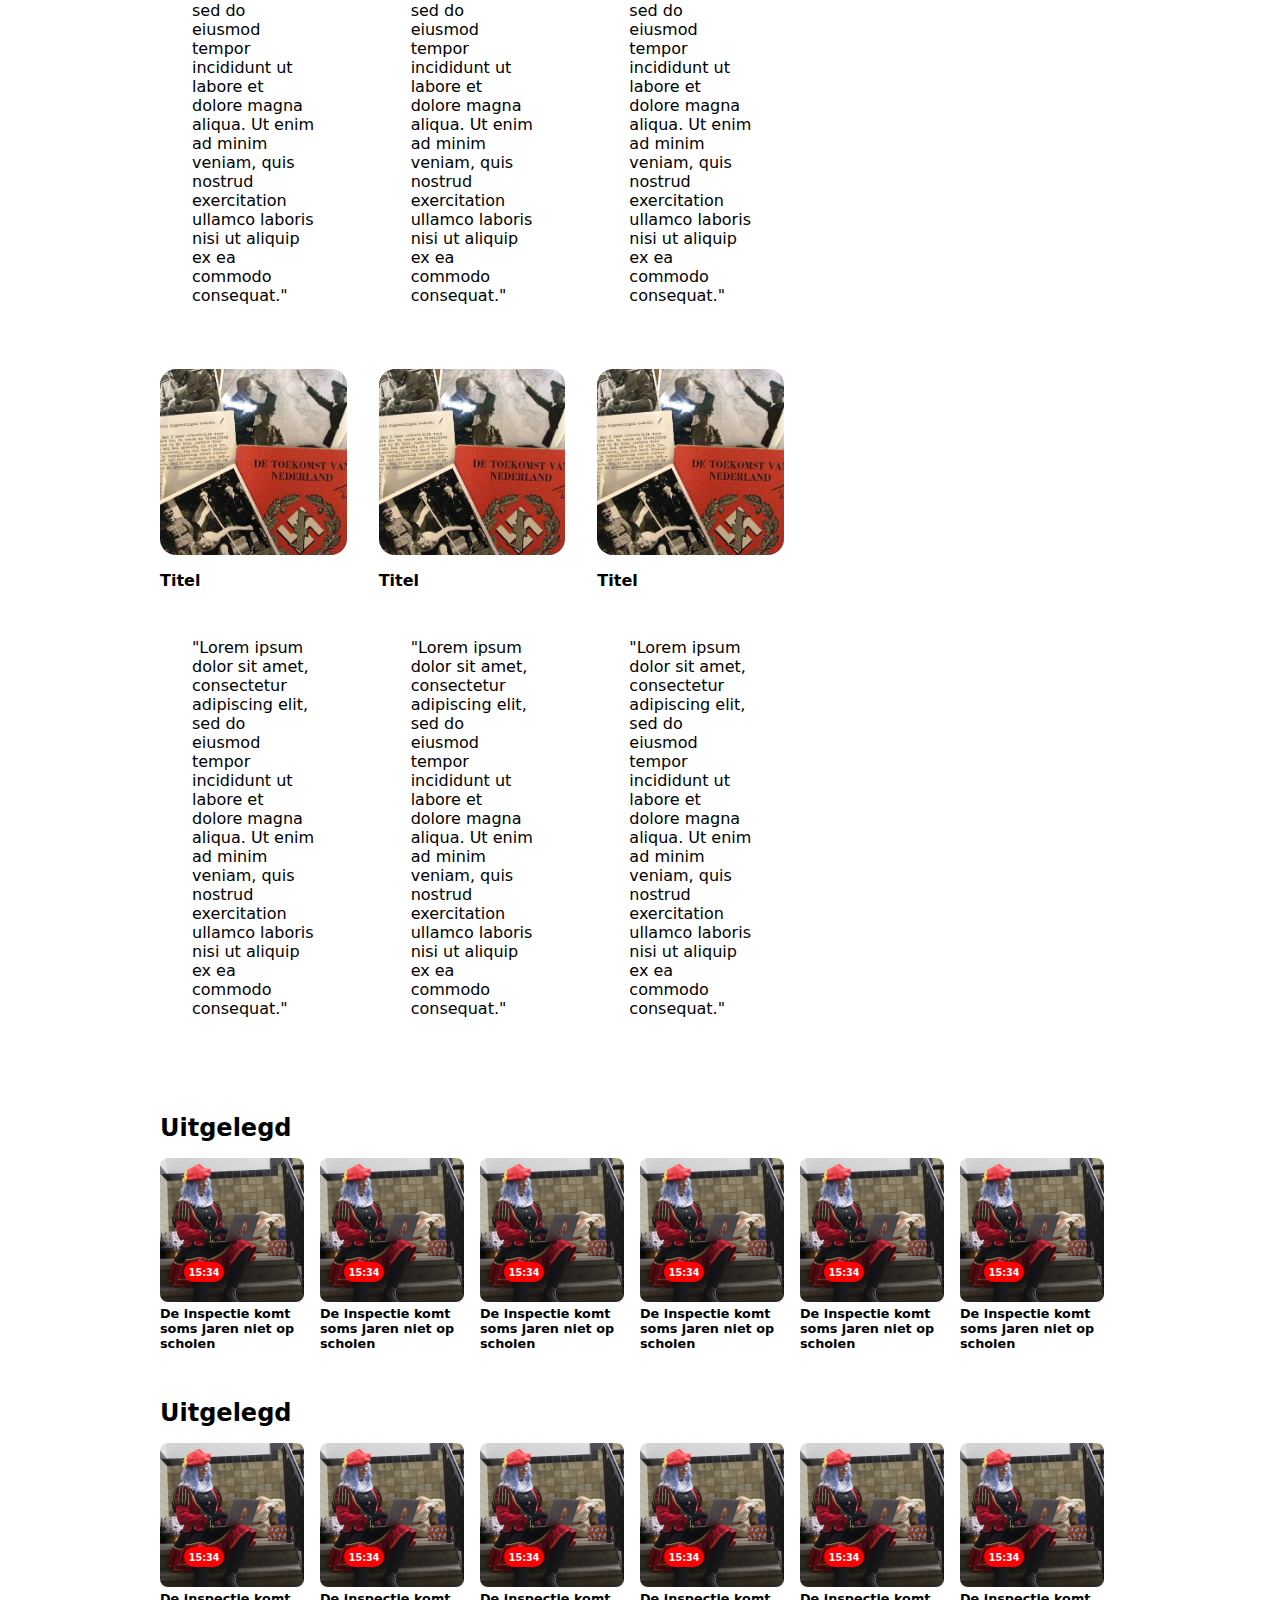
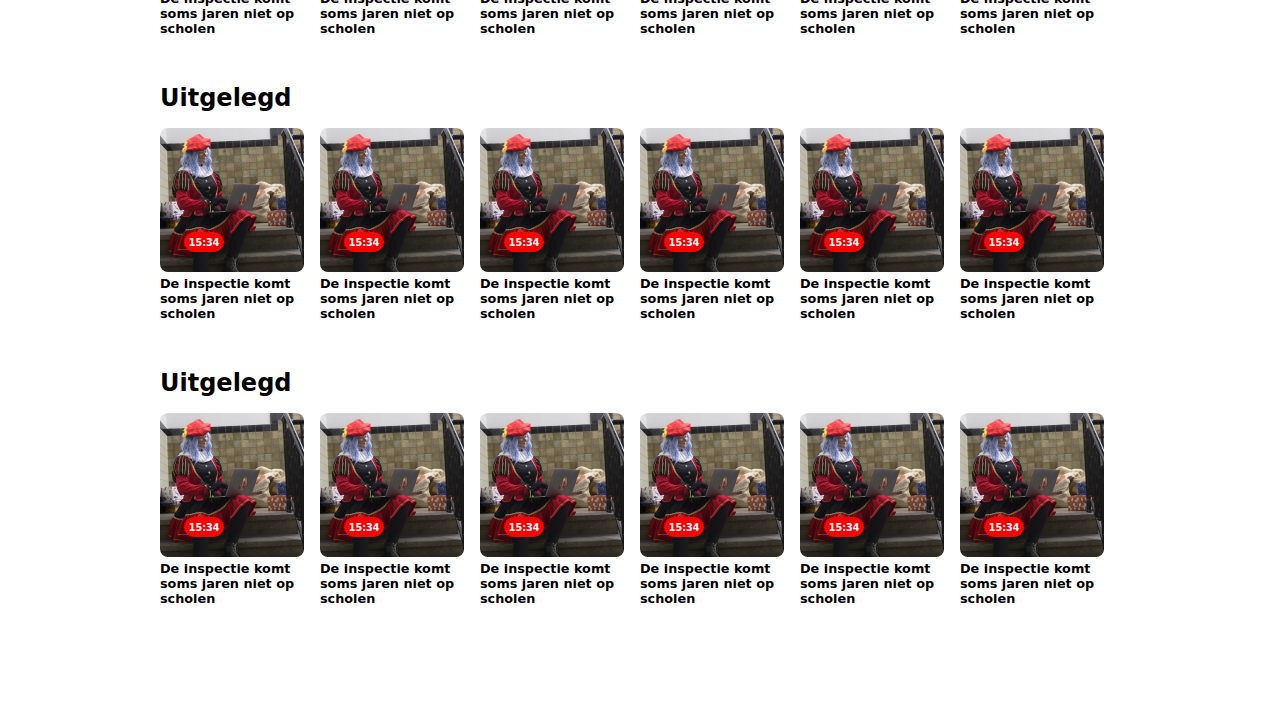
==== commit df02a4cc: "nieuww" ====
--- a/index.html
+++ b/index.html
@@ -114,16 +114,16 @@
           <img src="./images/protest roffa.jpg" alt="">
         </div>
         <ul>
-          <li><img src="./images/1024x576a.jpg" alt="">
-            <h3>Nieuws</h3>
-          </div>
-          <div>
-        </li>
-          <li><img src="./images/1024x576a.jpg" alt="">
-            <h3>Nieuws</h3>
-          </div>
-          <div>
-        </li>
+          <li> <a href="nieuwsbericht.html"><img src="./images/1024x576a.jpg" alt=""></a>
+            <h3>wolf</h3>
+            </div>
+            <div>
+          </li>
+          <li><img src="./images/fabriek.jpg" alt="">
+            <h3>roffa</h3>
+            </div>
+            <div>
+          </li>
         </ul>
       </ul>
     </section>
@@ -131,647 +131,662 @@
     <section>
       <section>
         <article>
-        <ul>
-          <li>
-            <img src="./images/hitler.jpg" alt="">
-            <h4>Titel</h4>
-            <p>"Lorem ipsum dolor sit amet, consectetur adipiscing elit, sed do eiusmod tempor incididunt ut labore et
-              dolore magna aliqua. Ut enim ad minim veniam, quis nostrud exercitation ullamco laboris nisi ut aliquip ex
-              ea commodo consequat."
-            </p>
-          </li>
-          <li>
-            <img src="./images/hitler.jpg" alt="">
-            <h4>Titel</h4>
-            <p>"Lorem ipsum dolor sit amet, consectetur adipiscing elit, sed do eiusmod tempor incididunt ut labore et
-              dolore magna aliqua. Ut enim ad minim veniam, quis nostrud exercitation ullamco laboris nisi ut aliquip ex
-              ea commodo consequat."
-            </p>
-          </li>
-          <li>
-            <img src="./images/hitler.jpg" alt="">
-            <h4>Titel</h4>
-            <p>"Lorem ipsum dolor sit amet, consectetur adipiscing elit, sed do eiusmod tempor incididunt ut labore et
-              dolore magna aliqua. Ut enim ad minim veniam, quis nostrud exercitation ullamco laboris nisi ut aliquip ex
-              ea commodo consequat."
-            </p>
-          </li>
-          <li>
-            <img src="./images/hitler.jpg" alt="">
-            <h4>Titel</h4>
-            <p>"Lorem ipsum dolor sit amet, consectetur adipiscing elit, sed do eiusmod tempor incididunt ut labore et
-              dolore magna aliqua. Ut enim ad minim veniam, quis nostrud exercitation ullamco laboris nisi ut aliquip ex
-              ea commodo consequat."
-            </p>
-          </li>
-          <li>
-            <img src="./images/hitler.jpg" alt="">
-            <h4>Titel</h4>
-            <p>"Lorem ipsum dolor sit amet, consectetur adipiscing elit, sed do eiusmod tempor incididunt ut labore et
-              dolore magna aliqua. Ut enim ad minim veniam, quis nostrud exercitation ullamco laboris nisi ut aliquip ex
-              ea commodo consequat."
-            </p>
-          </li>
-          <li>
-            <img src="./images/hitler.jpg" alt="">
-            <h4>Titel</h4>
-            <p>"Lorem ipsum dolor sit amet, consectetur adipiscing elit, sed do eiusmod tempor incididunt ut labore et
-              dolore magna aliqua. Ut enim ad minim veniam, quis nostrud exercitation ullamco laboris nisi ut aliquip ex
-              ea commodo consequat."
-            </p>
-          </li>
-          <li>
-            <img src="./images/hitler.jpg" alt="">
-            <h4>Titel</h4>
-            <p>"Lorem ipsum dolor sit amet, consectetur adipiscing elit, sed do eiusmod tempor incididunt ut labore et
-              dolore magna aliqua. Ut enim ad minim veniam, quis nostrud exercitation ullamco laboris nisi ut aliquip ex
-              ea commodo consequat."
-            </p>
-          </li>
-          <li>
-            <img src="./images/hitler.jpg" alt="">
-            <h4>Titel</h4>
-            <p>"Lorem ipsum dolor sit amet, consectetur adipiscing elit, sed do eiusmod tempor incididunt ut labore et
-              dolore magna aliqua. Ut enim ad minim veniam, quis nostrud exercitation ullamco laboris nisi ut aliquip ex
-              ea commodo consequat."
-            </p>
-          </li>
-          <li>
-            <img src="./images/hitler.jpg" alt="">
-            <h4>Titel</h4>
-            <p>"Lorem ipsum dolor sit amet, consectetur adipiscing elit, sed do eiusmod tempor incididunt ut labore et
-              dolore magna aliqua. Ut enim ad minim veniam, quis nostrud exercitation ullamco laboris nisi ut aliquip ex
-              ea commodo consequat."
-            </p>
-          </li>
-        </ul>
-      </article>
+          <ul>
+            <li>
+              <img src="./images/hitler.jpg" alt="">
+              <h4>Titel</h4>
+              <p>"Lorem ipsum dolor sit amet, consectetur adipiscing elit, sed do eiusmod tempor incididunt ut labore et
+                dolore magna aliqua. Ut enim ad minim veniam, quis nostrud exercitation ullamco laboris nisi ut aliquip
+                ex
+                ea commodo consequat."
+              </p>
+            </li>
+            <li>
+              <img src="./images/hitler.jpg" alt="">
+              <h4>Titel</h4>
+              <p>"Lorem ipsum dolor sit amet, consectetur adipiscing elit, sed do eiusmod tempor incididunt ut labore et
+                dolore magna aliqua. Ut enim ad minim veniam, quis nostrud exercitation ullamco laboris nisi ut aliquip
+                ex
+                ea commodo consequat."
+              </p>
+            </li>
+            <li>
+              <img src="./images/hitler.jpg" alt="">
+              <h4>Titel</h4>
+              <p>"Lorem ipsum dolor sit amet, consectetur adipiscing elit, sed do eiusmod tempor incididunt ut labore et
+                dolore magna aliqua. Ut enim ad minim veniam, quis nostrud exercitation ullamco laboris nisi ut aliquip
+                ex
+                ea commodo consequat."
+              </p>
+            </li>
+            <li>
+              <img src="./images/hitler.jpg" alt="">
+              <h4>Titel</h4>
+              <p>"Lorem ipsum dolor sit amet, consectetur adipiscing elit, sed do eiusmod tempor incididunt ut labore et
+                dolore magna aliqua. Ut enim ad minim veniam, quis nostrud exercitation ullamco laboris nisi ut aliquip
+                ex
+                ea commodo consequat."
+              </p>
+            </li>
+            <li>
+              <img src="./images/hitler.jpg" alt="">
+              <h4>Titel</h4>
+              <p>"Lorem ipsum dolor sit amet, consectetur adipiscing elit, sed do eiusmod tempor incididunt ut labore et
+                dolore magna aliqua. Ut enim ad minim veniam, quis nostrud exercitation ullamco laboris nisi ut aliquip
+                ex
+                ea commodo consequat."
+              </p>
+            </li>
+            <li>
+              <img src="./images/hitler.jpg" alt="">
+              <h4>Titel</h4>
+              <p>"Lorem ipsum dolor sit amet, consectetur adipiscing elit, sed do eiusmod tempor incididunt ut labore et
+                dolore magna aliqua. Ut enim ad minim veniam, quis nostrud exercitation ullamco laboris nisi ut aliquip
+                ex
+                ea commodo consequat."
+              </p>
+            </li>
+            <li>
+              <img src="./images/hitler.jpg" alt="">
+              <h4>Titel</h4>
+              <p>"Lorem ipsum dolor sit amet, consectetur adipiscing elit, sed do eiusmod tempor incididunt ut labore et
+                dolore magna aliqua. Ut enim ad minim veniam, quis nostrud exercitation ullamco laboris nisi ut aliquip
+                ex
+                ea commodo consequat."
+              </p>
+            </li>
+            <li>
+              <img src="./images/hitler.jpg" alt="">
+              <h4>Titel</h4>
+              <p>"Lorem ipsum dolor sit amet, consectetur adipiscing elit, sed do eiusmod tempor incididunt ut labore et
+                dolore magna aliqua. Ut enim ad minim veniam, quis nostrud exercitation ullamco laboris nisi ut aliquip
+                ex
+                ea commodo consequat."
+              </p>
+            </li>
+            <li>
+              <img src="./images/hitler.jpg" alt="">
+              <h4>Titel</h4>
+              <p>"Lorem ipsum dolor sit amet, consectetur adipiscing elit, sed do eiusmod tempor incididunt ut labore et
+                dolore magna aliqua. Ut enim ad minim veniam, quis nostrud exercitation ullamco laboris nisi ut aliquip
+                ex
+                ea commodo consequat."
+              </p>
+            </li>
+          </ul>
+        </article>
 
         <article>
           <h2>Kijken</h2>
-        <ul>
-          <li>
-            <img src="./images/hitler.jpg" alt="">
-            <h4>Titel</h4>
-          </li>
-          <li>
-            <img src="./images/hitler.jpg" alt="">
-            <h4>Titel</h4>
-          </li>
-          <li>
-            <img src="./images/hitler.jpg" alt="">
-            <h4>Titel</h4>
-          </li>
-          <li>
-            <img src="./images/hitler.jpg" alt="">
-            <h4>Titel</h4>
-          </li>
-          <li>
-            <img src="./images/hitler.jpg" alt="">
-            <h4>Titel</h4>
-          </li>
-          <li>
-            <img src="./images/hitler.jpg" alt="">
-            <h4>Titel</h4>
-          </li>
-          <li>
-            <img src="./images/hitler.jpg" alt="">
-            <h4>Titel</h4>
-          </li>
-          <li>
-            <img src="./images/hitler.jpg" alt="">
-            <h4>Titel</h4>
-          </li>
-        </ul>
-      </article>
+          <ul>
+            <li>
+              <img src="./images/hitler.jpg" alt="">
+              <h4>Titel</h4>
+            </li>
+            <li>
+              <img src="./images/hitler.jpg" alt="">
+              <h4>Titel</h4>
+            </li>
+            <li>
+              <img src="./images/hitler.jpg" alt="">
+              <h4>Titel</h4>
+            </li>
+            <li>
+              <img src="./images/hitler.jpg" alt="">
+              <h4>Titel</h4>
+            </li>
+            <li>
+              <img src="./images/hitler.jpg" alt="">
+              <h4>Titel</h4>
+            </li>
+            <li>
+              <img src="./images/hitler.jpg" alt="">
+              <h4>Titel</h4>
+            </li>
+            <li>
+              <img src="./images/hitler.jpg" alt="">
+              <h4>Titel</h4>
+            </li>
+            <li>
+              <img src="./images/hitler.jpg" alt="">
+              <h4>Titel</h4>
+            </li>
+          </ul>
+        </article>
         <article>
-        <ul>
-          <li>
-            <img src="./images/hitler.jpg" alt="">
-            <h4>Titel</h4>
-            <p>"Lorem ipsum dolor sit amet, consectetur adipiscing elit, sed do eiusmod tempor incididunt ut labore et
-              dolore magna aliqua. Ut enim ad minim veniam, quis nostrud exercitation ullamco laboris nisi ut aliquip ex
-              ea commodo consequat."
-            </p>
-          </li>
-          <li>
-            <img src="./images/hitler.jpg" alt="">
-            <h4>Titel</h4>
-            <p>"Lorem ipsum dolor sit amet, consectetur adipiscing elit, sed do eiusmod tempor incididunt ut labore et
-              dolore magna aliqua. Ut enim ad minim veniam, quis nostrud exercitation ullamco laboris nisi ut aliquip ex
-              ea commodo consequat."
-            </p>
-          </li>
-          <li>
-            <img src="./images/hitler.jpg" alt="">
-            <h4>Titel</h4>
-            <p>"Lorem ipsum dolor sit amet, consectetur adipiscing elit, sed do eiusmod tempor incididunt ut labore et
-              dolore magna aliqua. Ut enim ad minim veniam, quis nostrud exercitation ullamco laboris nisi ut aliquip ex
-              ea commodo consequat."
-            </p>
-          </li>
-          <li>
-            <img src="./images/hitler.jpg" alt="">
-            <h4>Titel</h4>
-            <p>"Lorem ipsum dolor sit amet, consectetur adipiscing elit, sed do eiusmod tempor incididunt ut labore et
-              dolore magna aliqua. Ut enim ad minim veniam, quis nostrud exercitation ullamco laboris nisi ut aliquip ex
-              ea commodo consequat."
-            </p>
-          </li>
-          <li>
-            <img src="./images/hitler.jpg" alt="">
-            <h4>Titel</h4>
-            <p>"Lorem ipsum dolor sit amet, consectetur adipiscing elit, sed do eiusmod tempor incididunt ut labore et
-              dolore magna aliqua. Ut enim ad minim veniam, quis nostrud exercitation ullamco laboris nisi ut aliquip ex
-              ea commodo consequat."
-            </p>
-          </li>
-          <li>
-            <img src="./images/hitler.jpg" alt="">
-            <h4>Titel</h4>
-            <p>"Lorem ipsum dolor sit amet, consectetur adipiscing elit, sed do eiusmod tempor incididunt ut labore et
-              dolore magna aliqua. Ut enim ad minim veniam, quis nostrud exercitation ullamco laboris nisi ut aliquip ex
-              ea commodo consequat."
-            </p>
-          </li>
-        </ul>
-      </article>
+          <ul>
+            <li>
+              <img src="./images/hitler.jpg" alt="">
+              <h4>Titel</h4>
+              <p>"Lorem ipsum dolor sit amet, consectetur adipiscing elit, sed do eiusmod tempor incididunt ut labore et
+                dolore magna aliqua. Ut enim ad minim veniam, quis nostrud exercitation ullamco laboris nisi ut aliquip
+                ex
+                ea commodo consequat."
+              </p>
+            </li>
+            <li>
+              <img src="./images/hitler.jpg" alt="">
+              <h4>Titel</h4>
+              <p>"Lorem ipsum dolor sit amet, consectetur adipiscing elit, sed do eiusmod tempor incididunt ut labore et
+                dolore magna aliqua. Ut enim ad minim veniam, quis nostrud exercitation ullamco laboris nisi ut aliquip
+                ex
+                ea commodo consequat."
+              </p>
+            </li>
+            <li>
+              <img src="./images/hitler.jpg" alt="">
+              <h4>Titel</h4>
+              <p>"Lorem ipsum dolor sit amet, consectetur adipiscing elit, sed do eiusmod tempor incididunt ut labore et
+                dolore magna aliqua. Ut enim ad minim veniam, quis nostrud exercitation ullamco laboris nisi ut aliquip
+                ex
+                ea commodo consequat."
+              </p>
+            </li>
+            <li>
+              <img src="./images/hitler.jpg" alt="">
+              <h4>Titel</h4>
+              <p>"Lorem ipsum dolor sit amet, consectetur adipiscing elit, sed do eiusmod tempor incididunt ut labore et
+                dolore magna aliqua. Ut enim ad minim veniam, quis nostrud exercitation ullamco laboris nisi ut aliquip
+                ex
+                ea commodo consequat."
+              </p>
+            </li>
+            <li>
+              <img src="./images/hitler.jpg" alt="">
+              <h4>Titel</h4>
+              <p>"Lorem ipsum dolor sit amet, consectetur adipiscing elit, sed do eiusmod tempor incididunt ut labore et
+                dolore magna aliqua. Ut enim ad minim veniam, quis nostrud exercitation ullamco laboris nisi ut aliquip
+                ex
+                ea commodo consequat."
+              </p>
+            </li>
+            <li>
+              <img src="./images/hitler.jpg" alt="">
+              <h4>Titel</h4>
+              <p>"Lorem ipsum dolor sit amet, consectetur adipiscing elit, sed do eiusmod tempor incididunt ut labore et
+                dolore magna aliqua. Ut enim ad minim veniam, quis nostrud exercitation ullamco laboris nisi ut aliquip
+                ex
+                ea commodo consequat."
+              </p>
+            </li>
+          </ul>
+        </article>
       </section>
       <div>
-      <aside>
-        <h2>Laatste nieuws</h2>
-        <ul>
-          <li>
-            <h3>09:00</h3>
-            <h4>OM waarschuwt voor uitzendpersoneel met valse papieren bij overheidsinstellingen</h4>
-          </li>
-          <li>
-            <h3>09:00</h3>
-            <h4>OM waarschuwt voor uitzendpersoneel met valse papieren bij overheidsinstellingen</h4>
-          </li>
-          <li>
-            <h3>09:00</h3>
-            <h4>OM waarschuwt voor uitzendpersoneel met valse papieren bij overheidsinstellingen</h4>
-          </li>
-          <li>
-            <h3>09:00</h3>
-            <h4>OM waarschuwt voor uitzendpersoneel met valse papieren bij overheidsinstellingen</h4>
-          </li>
-          <li>
-            <h3>09:00</h3>
-            <h4>OM waarschuwt voor uitzendpersoneel met valse papieren bij overheidsinstellingen</h4>
-          </li>
-          <li>
-            <h3>09:00</h3>
-            <h4>OM waarschuwt voor uitzendpersoneel met valse papieren bij overheidsinstellingen</h4>
-          </li>
-          <li>
-            <h3>09:00</h3>
-            <h4>OM waarschuwt voor uitzendpersoneel met valse papieren bij overheidsinstellingen</h4>
-          </li>
-          <li>
-            <h3>09:00</h3>
-            <h4>OM waarschuwt voor uitzendpersoneel met valse papieren bij overheidsinstellingen</h4>
-          </li>
-          <li>
-            <h3>09:00</h3>
-            <h4>OM waarschuwt voor uitzendpersoneel met valse papieren bij overheidsinstellingen</h4>
-          </li>
-          <li>
-            <h3>09:00</h3>
-            <h4>OM waarschuwt voor uitzendpersoneel met valse papieren bij overheidsinstellingen</h4>
-          </li>
-          <li>
-            <h3>09:00</h3>
-            <h4>OM waarschuwt voor uitzendpersoneel met valse papieren bij overheidsinstellingen</h4>
-          </li>
-          <li>
-            <h3>09:00</h3>
-            <h4>OM waarschuwt voor uitzendpersoneel met valse papieren bij overheidsinstellingen</h4>
-          </li>
-          <li>
-            <h3>09:00</h3>
-            <h4>OM waarschuwt voor uitzendpersoneel met valse papieren bij overheidsinstellingen</h4>
-          </li>
-        </ul>
-      </aside>
-      <aside>
-        <ul>
-          <li>
-            <img src="/images/koe.jpg" alt="">
-            <a href="">Teletekst
-              <p>kort nieuws</p>
-            </a>
-          </li>
-          <li>
-            <img src="/images/koe.jpg" alt="">
-            <a href="">Nos op 3
-              <p>kort nieuws</p>
-            </a>
-          </li>
-          <li>
-            <img src="/images/koe.jpg" alt="">
-            <a href="">Nos stories
-              <p>kort nieuws</p>
-            </a>
-          </li>
-          <li>
-            <img src="/images/koe.jpg" alt="">
-            <a href="">Nos Jeugdjournaal
-              <p>kort nieuws</p>
-            </a>
-          </li>
-          <li>
-            <img src="/images/koe.jpg" alt="">
-            <a href="">Nieuwsuur
-              <p>kort nieuws</p>
-            </a>
-          </li>
-        </ul>
-      </aside>
-    </div>
+        <aside>
+          <h2>Laatste nieuws</h2>
+          <ul>
+            <li>
+              <h3>09:00</h3>
+              <h4>OM waarschuwt voor uitzendpersoneel met valse papieren bij overheidsinstellingen</h4>
+            </li>
+            <li>
+              <h3>08:00</h3>
+              <h4>Lange files op A10</h4>
+            </li>
+            <li>
+              <h3>10:30</h3>
+              <h4>Rutten neemt afscheid van het parlement</h4>
+            </li>
+            <li>
+              <h3>07:08</h3>
+              <h4>Syrie is weer een vrij land</h4>
+            </li>
+            <li>
+              <h3>12:00</h3>
+              <h4>Panda in Artis bevallen van een drieling</h4>
+            </li>
+            <li>
+              <h3>13:40</h3>
+              <h4>Schilphol heeft personeel tekort</h4>
+            </li>
+            <li>
+              <h3>11:00</h3>
+              <h4>Inflatie is hoger dan ooit. Wordt in 2025 verwacht te dalen.</h4>
+            </li>
+            <li>
+              <h3>16:00</h3>
+              <h4>VOVA is van plan om zichzelf uit te bereiden tot non europese landen</h4>
+            </li>
+            <li>
+              <h3>19:45</h3>
+              <h4>Noord-Korea valt Zuid-Korea binnen</h4>
+            </li>
+            <li>
+              <h3>04:50</h3>
+              <h4>Ruimte station NASA heeft leven gevonden op jupiter</h4>
+            </li>
+            <li>
+              <h3>12:00</h3>
+              <h4>Middelbare scholieren worden sneller volwassen zeggen vele middelbare scholen</h4>
+            </li>
+            <li>
+              <h3>18:40</h3>
+              <h4>Prinses Amalia heeft een mogelijke match gevonden.</h4>
+            </li>
+            <li>
+              <h3>13:32</h3>
+              <h4>OM waarschuwt voor uitzendpersoneel met valse papieren bij overheidsinstellingen</h4>
+            </li>
+          </ul>
+        </aside>
+        <aside>
+          <ul>
+            <li>
+              <img src="./images/fabriek.jpg" alt="">
+              <a href="">Teletekst
+                <p>kort nieuws</p>
+              </a>
+            </li>
+            <li>
+              <img src="./images/japan.jpg" alt="">
+              <a href="">Nos op 3
+                <p>kort nieuws</p>
+              </a>
+            </li>
+            <li>
+              <img src="./images/pakketjes.jpg" alt="">
+              <a href="">Nos stories
+                <p>kort nieuws</p>
+              </a>
+            </li>
+            <li>
+              <img src="./images/hitler.jpg" alt="">
+              <a href="">Nos Jeugdjournaal
+                <p>kort nieuws</p>
+              </a>
+            </li>
+            <li>
+              <img src="./images/koe.jpg" alt="">
+              <a href="">Nieuwsuur
+                <p>kort nieuws</p>
+              </a>
+            </li>
+          </ul>
+        </aside>
+      </div>
     </section>
     <section>
       <article>
-      <h2>Uitgelegd</h2>
+        <h2>Uitgelegd</h2>
         <ul>
           <li>
             <a href="">
               <div>
-              <img src="./images/piet.jpg" alt="">
-              <h4><i class="fa-solid fa-play"></i> 15:34</h4>
-            </div>
-            <h3>De inspectie komt soms jaren niet op scholen</h3>
-          </a>
-        </li>
-          <li>
-            <a href="">
-              <div>
-              <img src="./images/piet.jpg" alt="">
-              <h4><i class="fa-solid fa-play"></i> 15:34</h4>
-            </div>
-            <h3>De inspectie komt soms jaren niet op scholen</h3>
-          </a>
-        </li>
-          <li>
-            <a href="">
-              <div>
-              <img src="./images/piet.jpg" alt="">
-              <h4><i class="fa-solid fa-play"></i> 15:34</h4>
-            </div>
-            <h3>De inspectie komt soms jaren niet op scholen</h3>
-          </a>
-        </li>
-          <li>
-            <a href="">
-              <div>
-              <img src="./images/piet.jpg" alt="">
-              <h4><i class="fa-solid fa-play"></i> 15:34</h4>
-            </div>
-            <h3>De inspectie komt soms jaren niet op scholen</h3>
-          </a>
-        </li>
-          <li>
-            <a href="">
-              <div>
-              <img src="./images/piet.jpg" alt="">
-              <h4><i class="fa-solid fa-play"></i> 15:34</h4>
-            </div>
-            <h3>De inspectie komt soms jaren niet op scholen</h3>
-          </a>
-        </li>
-          <li>
-            <a href="">
-              <div>
-              <img src="./images/piet.jpg" alt="">
-              <h4><i class="fa-solid fa-play"></i> 15:34</h4>
-            </div>
-            <h3>De inspectie komt soms jaren niet op scholen</h3>
-          </a>
-        </li>
-          <li>
-            <a href="">
-              <div>
-              <img src="./images/piet.jpg" alt="">
-              <h4><i class="fa-solid fa-play"></i> 15:34</h4>
-            </div>
-            <h3>De inspectie komt soms jaren niet op scholen</h3>
-          </a>
-        </li>
-          <li>
-            <a href="">
-              <div>
-              <img src="./images/piet.jpg" alt="">
-              <h4><i class="fa-solid fa-play"></i> 15:34</h4>
-            </div>
-            <h3>De inspectie komt soms jaren niet op scholen</h3>
-          </a>
-        </li>
-          <li>
-            <a href="">
-              <div>
-              <img src="./images/piet.jpg" alt="">
-              <h4><i class="fa-solid fa-play"></i> 15:34</h4>
-            </div>
-            <h3>De inspectie komt soms jaren niet op scholen</h3>
-          </a>
-        </li>
-          <li>
-            <a href="">
-              <div>
-              <img src="./images/piet.jpg" alt="">
-              <h4><i class="fa-solid fa-play"></i> 15:34</h4>
-            </div>
-            <h3>De inspectie komt soms jaren niet op scholen</h3>
-          </a>
-        </li>
+                <img src="./images/piet.jpg" alt="">
+                <h4><i class="fa-solid fa-play"></i> 15:34</h4>
+              </div>
+              <h3>De inspectie komt soms jaren niet op scholen</h3>
+            </a>
+          </li>
+          <li>
+            <a href="">
+              <div>
+                <img src="./images/piet.jpg" alt="">
+                <h4><i class="fa-solid fa-play"></i> 15:34</h4>
+              </div>
+              <h3>De inspectie komt soms jaren niet op scholen</h3>
+            </a>
+          </li>
+          <li>
+            <a href="">
+              <div>
+                <img src="./images/piet.jpg" alt="">
+                <h4><i class="fa-solid fa-play"></i> 15:34</h4>
+              </div>
+              <h3>De inspectie komt soms jaren niet op scholen</h3>
+            </a>
+          </li>
+          <li>
+            <a href="">
+              <div>
+                <img src="./images/piet.jpg" alt="">
+                <h4><i class="fa-solid fa-play"></i> 15:34</h4>
+              </div>
+              <h3>De inspectie komt soms jaren niet op scholen</h3>
+            </a>
+          </li>
+          <li>
+            <a href="">
+              <div>
+                <img src="./images/piet.jpg" alt="">
+                <h4><i class="fa-solid fa-play"></i> 15:34</h4>
+              </div>
+              <h3>De inspectie komt soms jaren niet op scholen</h3>
+            </a>
+          </li>
+          <li>
+            <a href="">
+              <div>
+                <img src="./images/piet.jpg" alt="">
+                <h4><i class="fa-solid fa-play"></i> 15:34</h4>
+              </div>
+              <h3>De inspectie komt soms jaren niet op scholen</h3>
+            </a>
+          </li>
+          <li>
+            <a href="">
+              <div>
+                <img src="./images/piet.jpg" alt="">
+                <h4><i class="fa-solid fa-play"></i> 15:34</h4>
+              </div>
+              <h3>De inspectie komt soms jaren niet op scholen</h3>
+            </a>
+          </li>
+          <li>
+            <a href="">
+              <div>
+                <img src="./images/piet.jpg" alt="">
+                <h4><i class="fa-solid fa-play"></i> 15:34</h4>
+              </div>
+              <h3>De inspectie komt soms jaren niet op scholen</h3>
+            </a>
+          </li>
+          <li>
+            <a href="">
+              <div>
+                <img src="./images/piet.jpg" alt="">
+                <h4><i class="fa-solid fa-play"></i> 15:34</h4>
+              </div>
+              <h3>De inspectie komt soms jaren niet op scholen</h3>
+            </a>
+          </li>
+          <li>
+            <a href="">
+              <div>
+                <img src="./images/piet.jpg" alt="">
+                <h4><i class="fa-solid fa-play"></i> 15:34</h4>
+              </div>
+              <h3>De inspectie komt soms jaren niet op scholen</h3>
+            </a>
+          </li>
         </ul>
-    </article>
+      </article>
       <article>
-      <h2>Uitgelegd</h2>
+        <h2>Uitgelegd</h2>
         <ul>
           <li>
             <a href="">
               <div>
-              <img src="./images/piet.jpg" alt="">
-              <h4><i class="fa-solid fa-play"></i> 15:34</h4>
-            </div>
-            <h3>De inspectie komt soms jaren niet op scholen</h3>
-          </a>
-        </li>
-          <li>
-            <a href="">
-              <div>
-              <img src="./images/piet.jpg" alt="">
-              <h4><i class="fa-solid fa-play"></i> 15:34</h4>
-            </div>
-            <h3>De inspectie komt soms jaren niet op scholen</h3>
-          </a>
-        </li>
-          <li>
-            <a href="">
-              <div>
-              <img src="./images/piet.jpg" alt="">
-              <h4><i class="fa-solid fa-play"></i> 15:34</h4>
-            </div>
-            <h3>De inspectie komt soms jaren niet op scholen</h3>
-          </a>
-        </li>
-          <li>
-            <a href="">
-              <div>
-              <img src="./images/piet.jpg" alt="">
-              <h4><i class="fa-solid fa-play"></i> 15:34</h4>
-            </div>
-            <h3>De inspectie komt soms jaren niet op scholen</h3>
-          </a>
-        </li>
-          <li>
-            <a href="">
-              <div>
-              <img src="./images/piet.jpg" alt="">
-              <h4><i class="fa-solid fa-play"></i> 15:34</h4>
-            </div>
-            <h3>De inspectie komt soms jaren niet op scholen</h3>
-          </a>
-        </li>
-          <li>
-            <a href="">
-              <div>
-              <img src="./images/piet.jpg" alt="">
-              <h4><i class="fa-solid fa-play"></i> 15:34</h4>
-            </div>
-            <h3>De inspectie komt soms jaren niet op scholen</h3>
-          </a>
-        </li>
-          <li>
-            <a href="">
-              <div>
-              <img src="./images/piet.jpg" alt="">
-              <h4><i class="fa-solid fa-play"></i> 15:34</h4>
-            </div>
-            <h3>De inspectie komt soms jaren niet op scholen</h3>
-          </a>
-        </li>
-          <li>
-            <a href="">
-              <div>
-              <img src="./images/piet.jpg" alt="">
-              <h4><i class="fa-solid fa-play"></i> 15:34</h4>
-            </div>
-            <h3>De inspectie komt soms jaren niet op scholen</h3>
-          </a>
-        </li>
-          <li>
-            <a href="">
-              <div>
-              <img src="./images/piet.jpg" alt="">
-              <h4><i class="fa-solid fa-play"></i> 15:34</h4>
-            </div>
-            <h3>De inspectie komt soms jaren niet op scholen</h3>
-          </a>
-        </li>
-          <li>
-            <a href="">
-              <div>
-              <img src="./images/piet.jpg" alt="">
-              <h4><i class="fa-solid fa-play"></i> 15:34</h4>
-            </div>
-            <h3>De inspectie komt soms jaren niet op scholen</h3>
-          </a>
-        </li>
+                <img src="./images/piet.jpg" alt="">
+                <h4><i class="fa-solid fa-play"></i> 15:34</h4>
+              </div>
+              <h3>De inspectie komt soms jaren niet op scholen</h3>
+            </a>
+          </li>
+          <li>
+            <a href="">
+              <div>
+                <img src="./images/piet.jpg" alt="">
+                <h4><i class="fa-solid fa-play"></i> 15:34</h4>
+              </div>
+              <h3>De inspectie komt soms jaren niet op scholen</h3>
+            </a>
+          </li>
+          <li>
+            <a href="">
+              <div>
+                <img src="./images/piet.jpg" alt="">
+                <h4><i class="fa-solid fa-play"></i> 15:34</h4>
+              </div>
+              <h3>De inspectie komt soms jaren niet op scholen</h3>
+            </a>
+          </li>
+          <li>
+            <a href="">
+              <div>
+                <img src="./images/piet.jpg" alt="">
+                <h4><i class="fa-solid fa-play"></i> 15:34</h4>
+              </div>
+              <h3>De inspectie komt soms jaren niet op scholen</h3>
+            </a>
+          </li>
+          <li>
+            <a href="">
+              <div>
+                <img src="./images/piet.jpg" alt="">
+                <h4><i class="fa-solid fa-play"></i> 15:34</h4>
+              </div>
+              <h3>De inspectie komt soms jaren niet op scholen</h3>
+            </a>
+          </li>
+          <li>
+            <a href="">
+              <div>
+                <img src="./images/piet.jpg" alt="">
+                <h4><i class="fa-solid fa-play"></i> 15:34</h4>
+              </div>
+              <h3>De inspectie komt soms jaren niet op scholen</h3>
+            </a>
+          </li>
+          <li>
+            <a href="">
+              <div>
+                <img src="./images/piet.jpg" alt="">
+                <h4><i class="fa-solid fa-play"></i> 15:34</h4>
+              </div>
+              <h3>De inspectie komt soms jaren niet op scholen</h3>
+            </a>
+          </li>
+          <li>
+            <a href="">
+              <div>
+                <img src="./images/piet.jpg" alt="">
+                <h4><i class="fa-solid fa-play"></i> 15:34</h4>
+              </div>
+              <h3>De inspectie komt soms jaren niet op scholen</h3>
+            </a>
+          </li>
+          <li>
+            <a href="">
+              <div>
+                <img src="./images/piet.jpg" alt="">
+                <h4><i class="fa-solid fa-play"></i> 15:34</h4>
+              </div>
+              <h3>De inspectie komt soms jaren niet op scholen</h3>
+            </a>
+          </li>
+          <li>
+            <a href="">
+              <div>
+                <img src="./images/piet.jpg" alt="">
+                <h4><i class="fa-solid fa-play"></i> 15:34</h4>
+              </div>
+              <h3>De inspectie komt soms jaren niet op scholen</h3>
+            </a>
+          </li>
         </ul>
-    </article>
+      </article>
       <article>
-      <h2>Uitgelegd</h2>
+        <h2>Uitgelegd</h2>
         <ul>
           <li>
             <a href="">
               <div>
-              <img src="./images/piet.jpg" alt="">
-              <h4><i class="fa-solid fa-play"></i> 15:34</h4>
-            </div>
-            <h3>De inspectie komt soms jaren niet op scholen</h3>
-          </a>
-        </li>
-          <li>
-            <a href="">
-              <div>
-              <img src="./images/piet.jpg" alt="">
-              <h4><i class="fa-solid fa-play"></i> 15:34</h4>
-            </div>
-            <h3>De inspectie komt soms jaren niet op scholen</h3>
-          </a>
-        </li>
-          <li>
-            <a href="">
-              <div>
-              <img src="./images/piet.jpg" alt="">
-              <h4><i class="fa-solid fa-play"></i> 15:34</h4>
-            </div>
-            <h3>De inspectie komt soms jaren niet op scholen</h3>
-          </a>
-        </li>
-          <li>
-            <a href="">
-              <div>
-              <img src="./images/piet.jpg" alt="">
-              <h4><i class="fa-solid fa-play"></i> 15:34</h4>
-            </div>
-            <h3>De inspectie komt soms jaren niet op scholen</h3>
-          </a>
-        </li>
-          <li>
-            <a href="">
-              <div>
-              <img src="./images/piet.jpg" alt="">
-              <h4><i class="fa-solid fa-play"></i> 15:34</h4>
-            </div>
-            <h3>De inspectie komt soms jaren niet op scholen</h3>
-          </a>
-        </li>
-          <li>
-            <a href="">
-              <div>
-              <img src="./images/piet.jpg" alt="">
-              <h4><i class="fa-solid fa-play"></i> 15:34</h4>
-            </div>
-            <h3>De inspectie komt soms jaren niet op scholen</h3>
-          </a>
-        </li>
-          <li>
-            <a href="">
-              <div>
-              <img src="./images/piet.jpg" alt="">
-              <h4><i class="fa-solid fa-play"></i> 15:34</h4>
-            </div>
-            <h3>De inspectie komt soms jaren niet op scholen</h3>
-          </a>
-        </li>
-          <li>
-            <a href="">
-              <div>
-              <img src="./images/piet.jpg" alt="">
-              <h4><i class="fa-solid fa-play"></i> 15:34</h4>
-            </div>
-            <h3>De inspectie komt soms jaren niet op scholen</h3>
-          </a>
-        </li>
-          <li>
-            <a href="">
-              <div>
-              <img src="./images/piet.jpg" alt="">
-              <h4><i class="fa-solid fa-play"></i> 15:34</h4>
-            </div>
-            <h3>De inspectie komt soms jaren niet op scholen</h3>
-          </a>
-        </li>
-          <li>
-            <a href="">
-              <div>
-              <img src="./images/piet.jpg" alt="">
-              <h4><i class="fa-solid fa-play"></i> 15:34</h4>
-            </div>
-            <h3>De inspectie komt soms jaren niet op scholen</h3>
-          </a>
-        </li>
+                <img src="./images/piet.jpg" alt="">
+                <h4><i class="fa-solid fa-play"></i> 15:34</h4>
+              </div>
+              <h3>De inspectie komt soms jaren niet op scholen</h3>
+            </a>
+          </li>
+          <li>
+            <a href="">
+              <div>
+                <img src="./images/piet.jpg" alt="">
+                <h4><i class="fa-solid fa-play"></i> 15:34</h4>
+              </div>
+              <h3>De inspectie komt soms jaren niet op scholen</h3>
+            </a>
+          </li>
+          <li>
+            <a href="">
+              <div>
+                <img src="./images/piet.jpg" alt="">
+                <h4><i class="fa-solid fa-play"></i> 15:34</h4>
+              </div>
+              <h3>De inspectie komt soms jaren niet op scholen</h3>
+            </a>
+          </li>
+          <li>
+            <a href="">
+              <div>
+                <img src="./images/piet.jpg" alt="">
+                <h4><i class="fa-solid fa-play"></i> 15:34</h4>
+              </div>
+              <h3>De inspectie komt soms jaren niet op scholen</h3>
+            </a>
+          </li>
+          <li>
+            <a href="">
+              <div>
+                <img src="./images/piet.jpg" alt="">
+                <h4><i class="fa-solid fa-play"></i> 15:34</h4>
+              </div>
+              <h3>De inspectie komt soms jaren niet op scholen</h3>
+            </a>
+          </li>
+          <li>
+            <a href="">
+              <div>
+                <img src="./images/piet.jpg" alt="">
+                <h4><i class="fa-solid fa-play"></i> 15:34</h4>
+              </div>
+              <h3>De inspectie komt soms jaren niet op scholen</h3>
+            </a>
+          </li>
+          <li>
+            <a href="">
+              <div>
+                <img src="./images/piet.jpg" alt="">
+                <h4><i class="fa-solid fa-play"></i> 15:34</h4>
+              </div>
+              <h3>De inspectie komt soms jaren niet op scholen</h3>
+            </a>
+          </li>
+          <li>
+            <a href="">
+              <div>
+                <img src="./images/piet.jpg" alt="">
+                <h4><i class="fa-solid fa-play"></i> 15:34</h4>
+              </div>
+              <h3>De inspectie komt soms jaren niet op scholen</h3>
+            </a>
+          </li>
+          <li>
+            <a href="">
+              <div>
+                <img src="./images/piet.jpg" alt="">
+                <h4><i class="fa-solid fa-play"></i> 15:34</h4>
+              </div>
+              <h3>De inspectie komt soms jaren niet op scholen</h3>
+            </a>
+          </li>
+          <li>
+            <a href="">
+              <div>
+                <img src="./images/piet.jpg" alt="">
+                <h4><i class="fa-solid fa-play"></i> 15:34</h4>
+              </div>
+              <h3>De inspectie komt soms jaren niet op scholen</h3>
+            </a>
+          </li>
         </ul>
-    </article>
+      </article>
       <article>
-      <h2>Uitgelegd</h2>
+        <h2>Uitgelegd</h2>
         <ul>
           <li>
             <a href="">
               <div>
-              <img src="./images/piet.jpg" alt="">
-              <h4><i class="fa-solid fa-play"></i> 15:34</h4>
-            </div>
-            <h3>De inspectie komt soms jaren niet op scholen</h3>
-          </a>
-        </li>
-          <li>
-            <a href="">
-              <div>
-              <img src="./images/piet.jpg" alt="">
-              <h4><i class="fa-solid fa-play"></i> 15:34</h4>
-            </div>
-            <h3>De inspectie komt soms jaren niet op scholen</h3>
-          </a>
-        </li>
-          <li>
-            <a href="">
-              <div>
-              <img src="./images/piet.jpg" alt="">
-              <h4><i class="fa-solid fa-play"></i> 15:34</h4>
-            </div>
-            <h3>De inspectie komt soms jaren niet op scholen</h3>
-          </a>
-        </li>
-          <li>
-            <a href="">
-              <div>
-              <img src="./images/piet.jpg" alt="">
-              <h4><i class="fa-solid fa-play"></i> 15:34</h4>
-            </div>
-            <h3>De inspectie komt soms jaren niet op scholen</h3>
-          </a>
-        </li>
-          <li>
-            <a href="">
-              <div>
-              <img src="./images/piet.jpg" alt="">
-              <h4><i class="fa-solid fa-play"></i> 15:34</h4>
-            </div>
-            <h3>De inspectie komt soms jaren niet op scholen</h3>
-          </a>
-        </li>
-          <li>
-            <a href="">
-              <div>
-              <img src="./images/piet.jpg" alt="">
-              <h4><i class="fa-solid fa-play"></i> 15:34</h4>
-            </div>
-            <h3>De inspectie komt soms jaren niet op scholen</h3>
-          </a>
-        </li>
-          <li>
-            <a href="">
-              <div>
-              <img src="./images/piet.jpg" alt="">
-              <h4><i class="fa-solid fa-play"></i> 15:34</h4>
-            </div>
-            <h3>De inspectie komt soms jaren niet op scholen</h3>
-          </a>
-        </li>
-          <li>
-            <a href="">
-              <div>
-              <img src="./images/piet.jpg" alt="">
-              <h4><i class="fa-solid fa-play"></i> 15:34</h4>
-            </div>
-            <h3>De inspectie komt soms jaren niet op scholen</h3>
-          </a>
-        </li>
-          <li>
-            <a href="">
-              <div>
-              <img src="./images/piet.jpg" alt="">
-              <h4><i class="fa-solid fa-play"></i> 15:34</h4>
-            </div>
-            <h3>De inspectie komt soms jaren niet op scholen</h3>
-          </a>
-        </li>
-          <li>
-            <a href="">
-              <div>
-              <img src="./images/piet.jpg" alt="">
-              <h4><i class="fa-solid fa-play"></i> 15:34</h4>
-            </div>
-            <h3>De inspectie komt soms jaren niet op scholen</h3>
-          </a>
-        </li>
+                <img src="./images/piet.jpg" alt="">
+                <h4><i class="fa-solid fa-play"></i> 15:34</h4>
+              </div>
+              <h3>De inspectie komt soms jaren niet op scholen</h3>
+            </a>
+          </li>
+          <li>
+            <a href="">
+              <div>
+                <img src="./images/piet.jpg" alt="">
+                <h4><i class="fa-solid fa-play"></i> 15:34</h4>
+              </div>
+              <h3>De inspectie komt soms jaren niet op scholen</h3>
+            </a>
+          </li>
+          <li>
+            <a href="">
+              <div>
+                <img src="./images/piet.jpg" alt="">
+                <h4><i class="fa-solid fa-play"></i> 15:34</h4>
+              </div>
+              <h3>De inspectie komt soms jaren niet op scholen</h3>
+            </a>
+          </li>
+          <li>
+            <a href="">
+              <div>
+                <img src="./images/piet.jpg" alt="">
+                <h4><i class="fa-solid fa-play"></i> 15:34</h4>
+              </div>
+              <h3>De inspectie komt soms jaren niet op scholen</h3>
+            </a>
+          </li>
+          <li>
+            <a href="">
+              <div>
+                <img src="./images/piet.jpg" alt="">
+                <h4><i class="fa-solid fa-play"></i> 15:34</h4>
+              </div>
+              <h3>De inspectie komt soms jaren niet op scholen</h3>
+            </a>
+          </li>
+          <li>
+            <a href="">
+              <div>
+                <img src="./images/piet.jpg" alt="">
+                <h4><i class="fa-solid fa-play"></i> 15:34</h4>
+              </div>
+              <h3>De inspectie komt soms jaren niet op scholen</h3>
+            </a>
+          </li>
+          <li>
+            <a href="">
+              <div>
+                <img src="./images/piet.jpg" alt="">
+                <h4><i class="fa-solid fa-play"></i> 15:34</h4>
+              </div>
+              <h3>De inspectie komt soms jaren niet op scholen</h3>
+            </a>
+          </li>
+          <li>
+            <a href="">
+              <div>
+                <img src="./images/piet.jpg" alt="">
+                <h4><i class="fa-solid fa-play"></i> 15:34</h4>
+              </div>
+              <h3>De inspectie komt soms jaren niet op scholen</h3>
+            </a>
+          </li>
+          <li>
+            <a href="">
+              <div>
+                <img src="./images/piet.jpg" alt="">
+                <h4><i class="fa-solid fa-play"></i> 15:34</h4>
+              </div>
+              <h3>De inspectie komt soms jaren niet op scholen</h3>
+            </a>
+          </li>
+          <li>
+            <a href="">
+              <div>
+                <img src="./images/piet.jpg" alt="">
+                <h4><i class="fa-solid fa-play"></i> 15:34</h4>
+              </div>
+              <h3>De inspectie komt soms jaren niet op scholen</h3>
+            </a>
+          </li>
         </ul>
-    </article>
+      </article>
     </section>
   </main>
   <footer>
--- a/styles/style.css
+++ b/styles/style.css
@@ -551,5 +551,31 @@
  margin-top: 2em;
 }
 
-}
-
+.tweedepagina main p{
+  margin:0px 0px 1.5rem;
+}
+
+.tweedepagina main  {
+padding-left: 25rem;
+padding-right: 25rem;
+}
+
+.tweedepagina main p:first-of-type{
+  font-weight: 100;
+}
+}
+
+.tweedepagina main p{
+  margin:0px 0px 1.5rem;
+}
+
+.tweedepagina footer{
+  display: flex;
+  flex-direction: row;
+  background-color: antiquewhite;
+  border: 1px black;
+}
+
+.tweedepagina footer h3,p{
+  margin: 2em;
+}
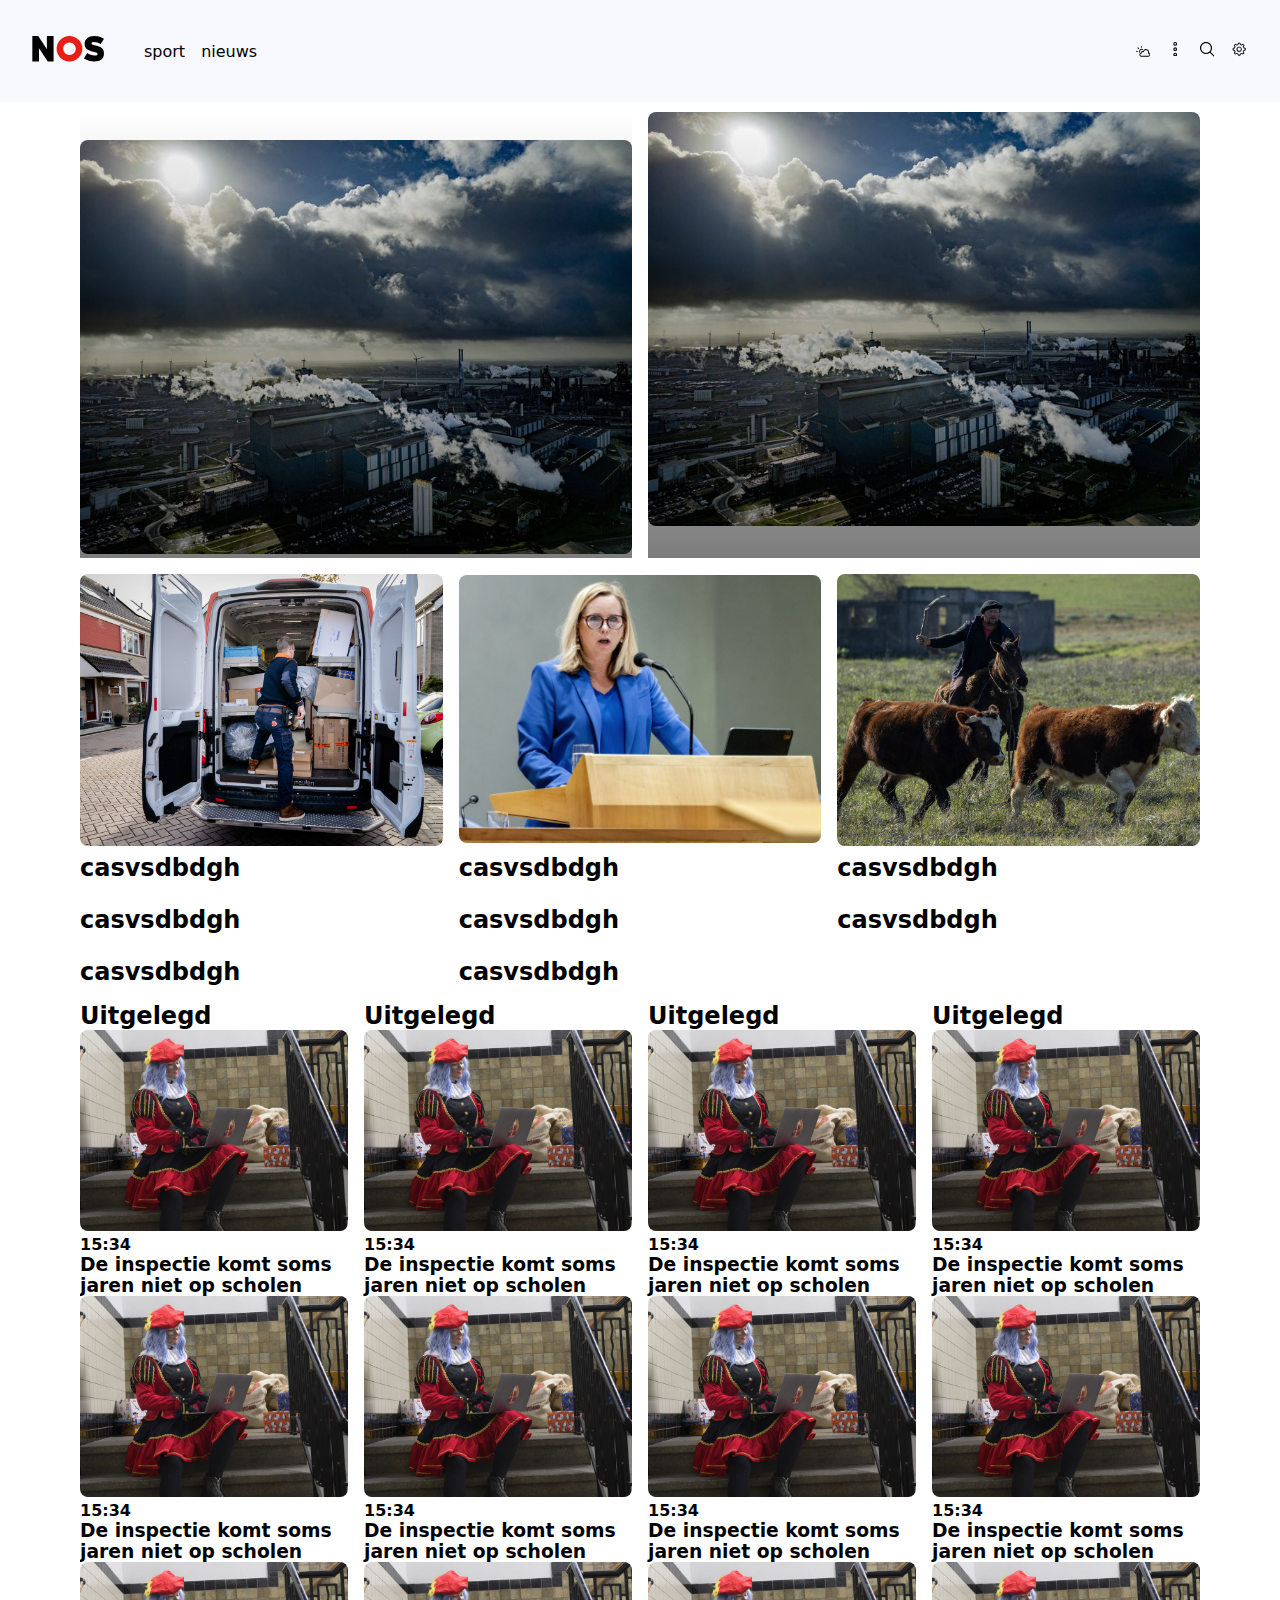
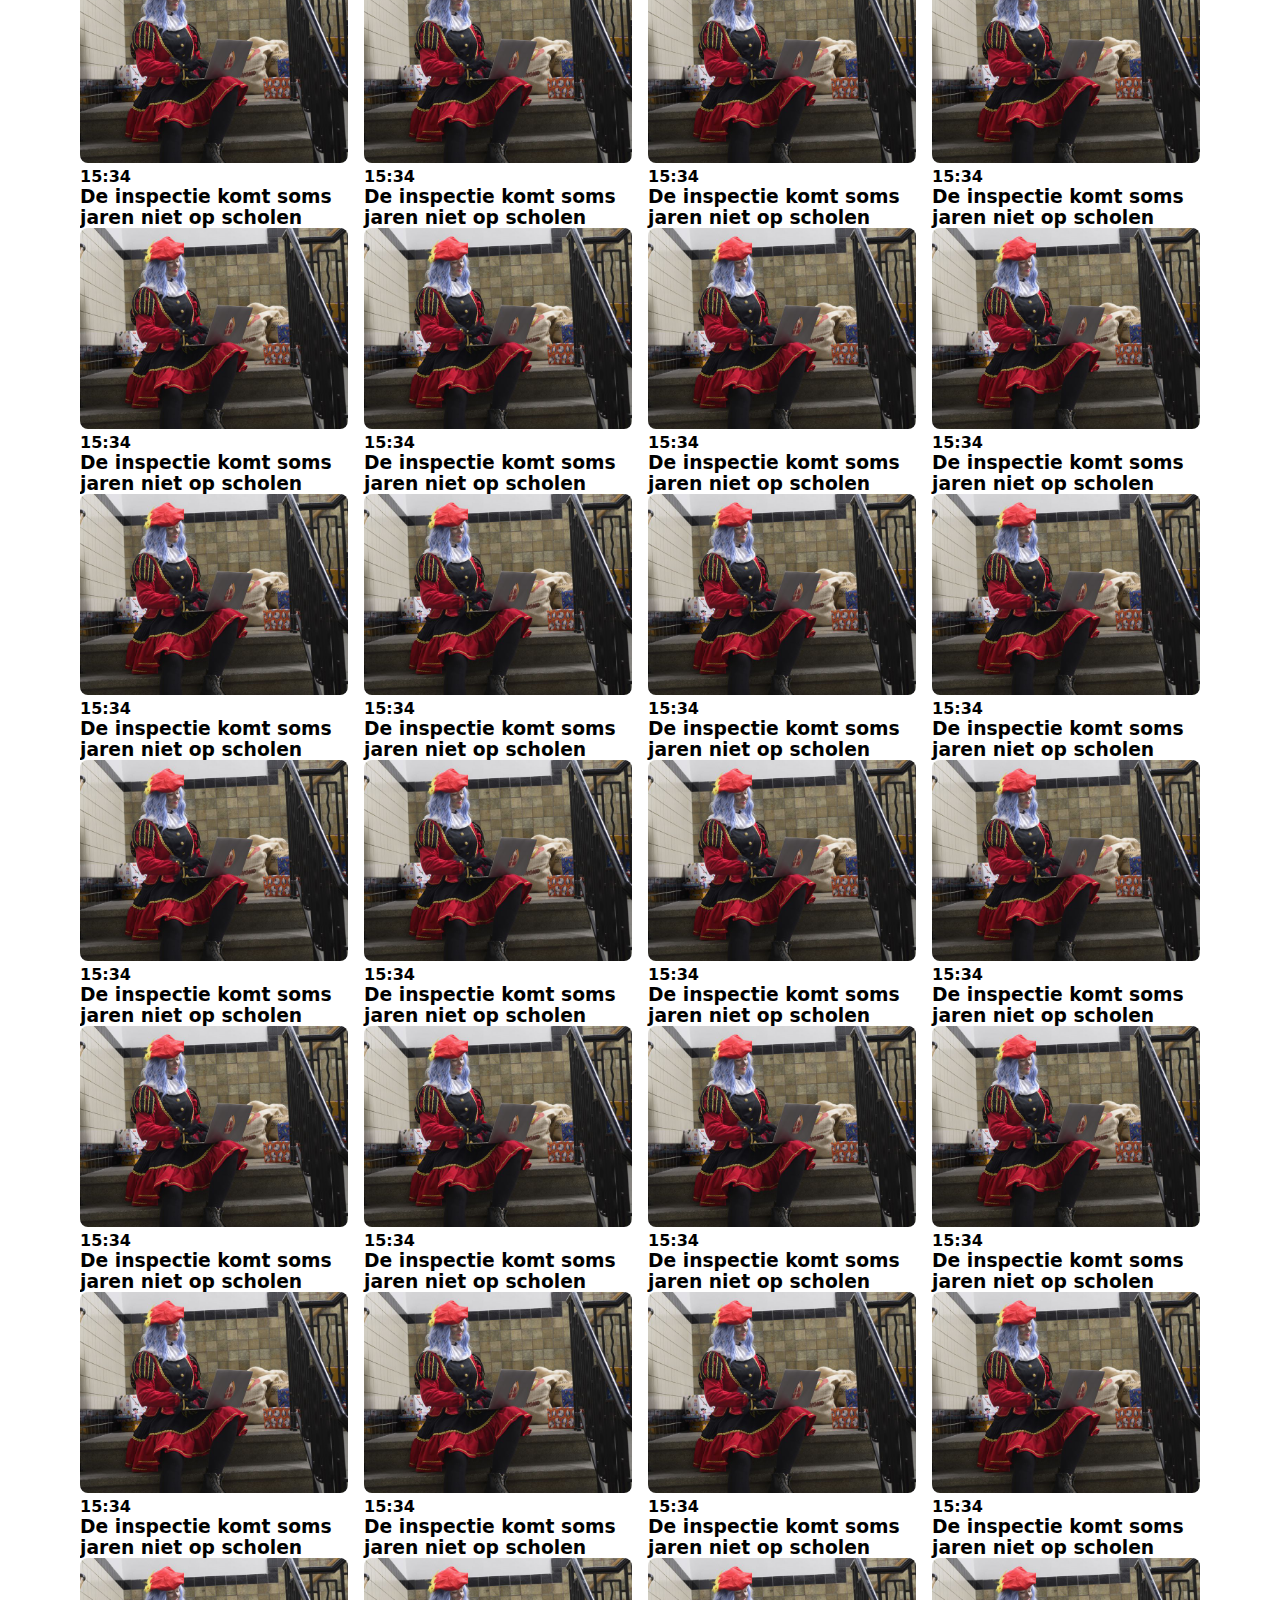
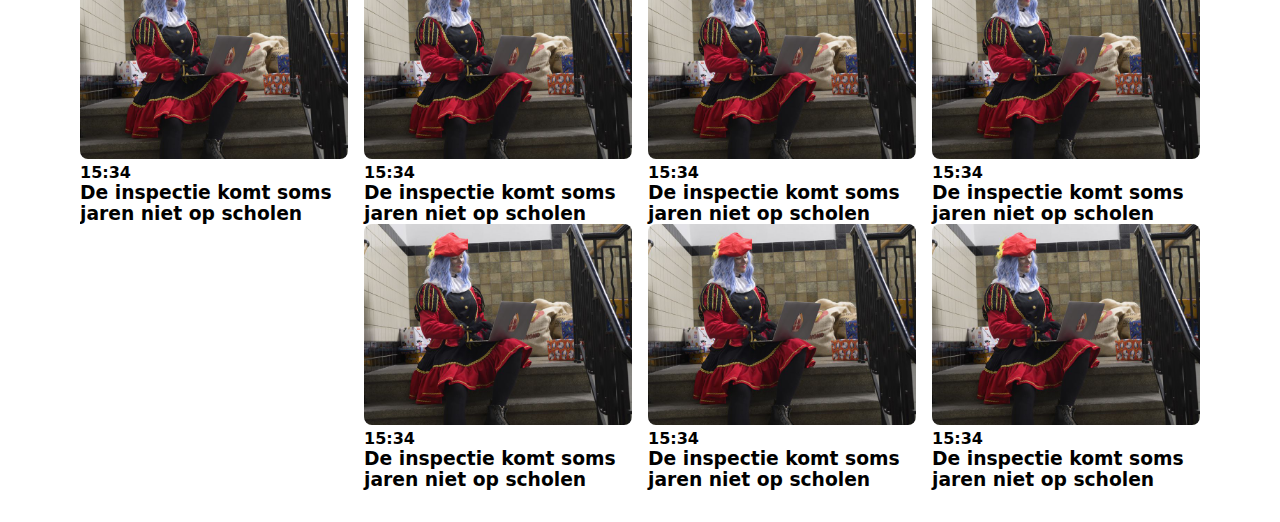
==== commit 2cf3e817: "push" ====
--- a/index.html
+++ b/index.html
@@ -107,27 +107,61 @@
       </ul>
     </nav>
 
-
     <section>
       <ul>
-        <div>
-          <img src="./images/protest roffa.jpg" alt="">
-        </div>
-        <ul>
-          <li> <a href="nieuwsbericht.html"><img src="./images/1024x576a.jpg" alt=""></a>
-            <h3>wolf</h3>
-            </div>
-            <div>
-          </li>
-          <li><img src="./images/fabriek.jpg" alt="">
-            <h3>roffa</h3>
-            </div>
-            <div>
-          </li>
-        </ul>
+        <li>
+          <a href="./nieuwsbericht.html"><img src="./images/fabriek.jpg" alt="" /></a>
+          <h2>Nieuwsbericht1</h2>
+          <div></div>
+        </li>
+        <li>
+          <img src="./images/fabriek.jpg" alt="" />
+          <h2>casvsdbdgh</h2>
+          <div></div>
+        </li>
+        <li>
+          <img src="./images/pakketjes.jpg" alt="" />
+          <h2>casvsdbdgh</h2>
+          <div></div>
+        </li>
+        <li>
+          <img src="./images/nos3.png" alt="" />
+          <h2>casvsdbdgh</h2>
+          <div></div>
+        </li>
+        <li>
+          <img src="./images/koe.jpg" alt="" />
+          <h2>casvsdbdgh</h2>
+          <div></div>
+        </li>
+        <li>
+          <img src="https://assets.codepen.io/274456/photo-paars.png" alt="" />
+          <h2>casvsdbdgh</h2>
+          <div></div>
+        </li>
+        <li>
+          <img src="https://assets.codepen.io/274456/photo-wit.png" alt="" />
+          <h2>casvsdbdgh</h2>
+          <div></div>
+        </li>
+        <li>
+          <img src="https://assets.codepen.io/274456/photo-wit.png" alt="" />
+          <h2>casvsdbdgh</h2>
+          <div></div>
+        </li>
+        <li>
+          <img src="https://assets.codepen.io/274456/photo-grijs.png" alt="" />
+          <h2>casvsdbdgh</h2>
+          <div></div>
+        </li>
+        <li>
+          <img src="https://assets.codepen.io/274456/photo-zwart.png" alt="" />
+          <h2>casvsdbdgh</h2>
+          <div></div>
+        </li>
       </ul>
     </section>
-
+<!-- 
     <section>
       <section>
         <article>
@@ -182,8 +216,7 @@
               <h4>Titel</h4>
               <p>"Lorem ipsum dolor sit amet, consectetur adipiscing elit, sed do eiusmod tempor incididunt ut labore et
                 dolore magna aliqua. Ut enim ad minim veniam, quis nostrud exercitation ullamco laboris nisi ut aliquip
-                ex
-                ea commodo consequat."
+                exea commodo consequat."
               </p>
             </li>
             <li>
@@ -362,7 +395,7 @@
             </li>
             <li>
               <h3>18:40</h3>
-              <h4>Prinses Amalia heeft een mogelijke match gevonden.</h4>
+              <h4>Prinses Amalia </h4>
             </li>
             <li>
               <h3>13:32</h3>
@@ -405,7 +438,7 @@
           </ul>
         </aside>
       </div>
-    </section>
+    </section> -->
     <section>
       <article>
         <h2>Uitgelegd</h2>
--- a/styles/style.css
+++ b/styles/style.css
@@ -4,7 +4,7 @@
 *,
 *::after,
 *::before {
-	box-sizing: border-box;
+  box-sizing: border-box;
 }
 
 
@@ -16,28 +16,45 @@
 /* CUSTOM PROPERTIES */
 /*********************/
 :root {
-	/* startje */
-	--color-text: #111;
-	--color-background: #eee;
+  /* startje */
+  --color-text: #111;
+  --color-background: #eee;
+}
+
+main {
+  max-width: 70em;
+  margin-inline: auto;
+  margin-top: 5rem;
+}
+
+.tweedepagina {
+  max-width: 40em;
+  margin-inline: auto;
 }
 
 ul {
-	margin: 0;
+  margin: 0;
   padding: 0;
 }
 
-h1, h2, h3, h4, h5, h6, p {
+h1,
+h2,
+h3,
+h4,
+h5,
+h6,
+p {
   margin: 0;
 }
 
 a {
-	color: black;
-	text-decoration: none;
+  color: black;
+  text-decoration: none;
 }
 
 body {
-	margin: 0;
-	font-family: system-ui, -apple-system, BlinkMacSystemFont, 'Segoe UI', Roboto, Oxygen, Ubuntu, Cantarell, 'Open Sans', 'Helvetica Neue', sans-serif;
+  margin: 0;
+  font-family: system-ui, -apple-system, BlinkMacSystemFont, 'Segoe UI', Roboto, Oxygen, Ubuntu, Cantarell, 'Open Sans', 'Helvetica Neue', sans-serif;
 }
 
 /****************/
@@ -47,149 +64,150 @@
 /* jouw code */
 
 header nav {
-	display: flex;
-	align-items: center;
-	background: ghostwhite;
-	padding: 2rem 2rem;
-	gap: 2rem;
-	position: fixed;
-	width: 100%;
-	top: 0;
-
-	z-index: 2;
+  display: flex;
+  align-items: center;
+  background: ghostwhite;
+  padding: 2rem 2rem;
+  gap: 2rem;
+  position: fixed;
+  width: 100%;
+  top: 0;
+
+  z-index: 2;
 }
 
 
 ul {
-	padding: 0;
+  padding: 0;
 }
 
 li {
-	list-style-type: none;
+  list-style-type: none;
 }
 
 li a {
-	color: black;
+  color: black;
 }
 
 header nav ul {
-	display: flex;
-	gap: 1rem;
+  display: flex;
+  gap: 1rem;
 }
 
 img {
-	max-width: 100%;
+  max-width: 100%;
   border-radius: .5rem;
 }
 
 
 header nav ul:nth-of-type(2) {
-	margin-left: auto;
-	display: none;
+  margin-left: auto;
+  display: none;
 }
 
 header nav ul:nth-of-type(2) li:nth-of-type(2) svg {
-	rotate: 90deg;
+  rotate: 90deg;
 }
 
 header nav button {
-	display: flex;
-	width: 2rem;
-	aspect-ratio: 1/1;
-
-	gap: .2rem;
-	flex-direction: column;
-	justify-content: center;
-	align-items: center;
-	margin-left: auto;
-
-	background-color: transparent;
-	border: none;
+  display: flex;
+  width: 2rem;
+  aspect-ratio: 1/1;
+
+  gap: .2rem;
+  flex-direction: column;
+  justify-content: center;
+  align-items: center;
+  margin-left: auto;
+
+  background-color: transparent;
+  border: none;
 }
 
 header nav button span {
-	display: block;
-	height: 2px;
-	width: 100%;
-	background-color: black;
+  display: block;
+  height: 2px;
+  width: 100%;
+  background-color: black;
 }
 
 nav svg:first-of-type {
-	width: 90%;
+  width: 90%;
 }
 
 
 img {
-	width: 100%;
+  width: 100%;
 }
 
 
 svg {
-	width: 100%;
+  width: 100%;
 }
 
 nav ul:nth-of-type(2) li {
-	width: 1rem;
+  width: 1rem;
 }
 
 nav>h1 a {
-	display: block;
-	width: 5rem;
+  display: block;
+  width: 5rem;
 }
 
 main {
-	padding: 5rem 1rem 0 ;
-	position: relative;
-	z-index: 0;
-	overflow-x: hidden;
+  padding: 5rem 1rem 0;
+  position: relative;
+  z-index: 0;
+  overflow-x: hidden;
 
 }
 
 
 main>nav.active {
-	transform: translateX(0);
+  transform: translateX(0);
 }
 
 main>nav {
-	position: absolute;
-	background-color: ghostwhite;
-	transform: translateX(100vw);
-	/* top: 0; */
-	z-index: 3;
-	left: 0;
-	width: 100vw;
-	height: 90vh;
-	transition: .5s;
-	padding: 0rem 1rem 1rem 1rem;
+  position: absolute;
+  background-color: ghostwhite;
+  transform: translateX(100vw);
+  /* top: 0; */
+  z-index: 3;
+  left: 0;
+  width: 100vw;
+  height: 90vh;
+  transition: .5s;
+  padding: 0rem 1rem 1rem 1rem;
 }
 
 main>nav ul {
-	display: flex;
-	flex-direction: column;
+  display: flex;
+  flex-direction: column;
 }
 
 main>nav ul li a {
-	display: block;
-	padding: 1rem;
-	border-bottom: 1px black solid;
-}
-
-main > section:nth-of-type(1) ul > div {
   display: block;
-}
-
-main > section:nth-of-type(1) ul li {
+  padding: 1rem;
+  border-bottom: 1px black solid;
+}
+
+main>section:nth-of-type(1) ul>div {
+  display: block;
+}
+
+main>section:nth-of-type(1) ul li {
   position: relative;
 }
 
-main > section:nth-of-type(1) ul li div {
-  background: linear-gradient(rgba(0, 0, 0, 0) 0%, rgba(0, 0, 0, 0.515) 100% );
+main>section:nth-of-type(1) ul li div {
+  background: linear-gradient(rgba(0, 0, 0, 0) 0%, rgba(0, 0, 0, 0.515) 100%);
   position: absolute;
   top: 0;
   width: 100%;
   height: 100%;
 }
-main > section:nth-of-type(1) ul li h3 {
+
+main>section:nth-of-type(1) ul li h3 {
   position: absolute;
   bottom: 1rem;
   left: 1rem;
@@ -198,67 +216,113 @@
   color: white;
 }
 
-main > section:nth-of-type(1) div ul ul {
-	display: flex;
-	gap: 1em;
-	margin-top: .8em;
-}
-
-main > section:nth-of-type(1) > ul  { 
+main>section:nth-of-type(1) div ul ul {
+  display: flex;
+  gap: 1em;
+  margin-top: .8em;
+}
+
+main>section:nth-of-type(1)>ul {
+  margin:0;
+	padding:0;
+	list-style-type:none;
+	
+	display:grid;
+	grid-template-columns:repeat(6, 1fr);
+	gap:1em;
+}
+
+
+main > section:nth-of-type(1) ul li img {
+  grid-area:1/1;
+	width:100%;
+}
+
+main > section:nth-of-type(1) ul li:nth-of-type(1) img {
+	grid-area:1/1;
+}
+
+
+main > section:nth-of-type(1) ul li:nth-of-type(1) {
+	grid-column:span 6;
+	display:grid;
+}
+main > section:nth-of-type(1) ul li:nth-of-type(2),
+main > section:nth-of-type(1) ul li:nth-of-type(3) {
+	grid-column:span 3;
+	display:grid;
+
+}
+
+
+main > section:nth-of-type(2) ul li a {
   display: flex;
   flex-direction: column;
 }
-main > section:nth-of-type(1) > ul ul  { 
-  display: flex;
-  flex-direction: row;
-  gap: .5rem;
-  margin: .5rem 0;
-}
-
-main > section:nth-of-type(1) div ul ul li {
-	border-radius: .5em;
-	overflow: hidden;
-}
-
-
-main > section:nth-of-type(2) {
+
+main > section:nth-of-type(2) ul li div{
+  display: block;
+}
+
+
+main > section:nth-of-type(1) ul li:nth-of-type(n + 4) {
+	grid-column:span 6;
+  align-items: center;
+
+	display:grid;
+	grid-template-columns:20% 1fr;
+	gap:.5em;
+}
+
+main>section:nth-of-type(2) {
   display: flex;
   flex-direction: column;
 }
 
-main > section:nth-of-type(2) > section {
+main>section:nth-of-type(2)>section {
   display: flex;
   flex-direction: column;
 }
 
 
 
-main > section:nth-of-type(2) section article:nth-of-type(2) ul {
-  display: flex;
-  overflow-x: auto; /* Zorg voor horizontaal scrollen */
-  gap: 1rem; /* Ruimte tussen items */
+main>section:nth-of-type(2) section article:nth-of-type(2) ul {
+  display: flex;
+  overflow-x: auto;
+  /* Zorg voor horizontaal scrollen */
+  gap: 1rem;
+  /* Ruimte tussen items */
   margin: 2rem 0;
-  scroll-snap-type: x mandatory; /* Snap naar items */
+  scroll-snap-type: x mandatory;
+  /* Snap naar items */
   list-style: none;
   margin: 0;
   flex-direction: row;
 }
 
-main > section:nth-of-type(2) section article:nth-of-type(2){
+main>section:nth-of-type(2) section article:nth-of-type(2) {
   margin: 1rem 0;
 }
 
-main > section:nth-of-type(2) section article:nth-of-type(2) ul li {
-  flex: 0 0 auto; /* Zorg ervoor dat de items niet krimpen of groeien */
-  scroll-snap-align: start; /* Snapt naar het midden van elk item */
-  width: 50%; /* Maak de items smaller (dunner) */
-  max-width: 150px; /* Optioneel, maximale breedte */
-  height: 200px; /* Hoogte behouden */
-  border-radius: 0; /* Geen ronde hoeken, rechte hoeken */
-  overflow: hidden; /* Verberg overloop */
+main>section:nth-of-type(2) section article:nth-of-type(2) ul li {
+  flex: 0 0 auto;
+  /* Zorg ervoor dat de items niet krimpen of groeien */
+  scroll-snap-align: start;
+  /* Snapt naar het midden van elk item */
+  width: 50%;
+  /* Maak de items smaller (dunner) */
+  max-width: 150px;
+  /* Optioneel, maximale breedte */
+  height: 200px;
+  /* Hoogte behouden */
+  border-radius: 0;
+  /* Geen ronde hoeken, rechte hoeken */
+  overflow: hidden;
+  /* Verberg overloop */
   position: relative;
 }
-main > section:nth-of-type(2) section article:nth-of-type(2) ul li h4{
+
+main>section:nth-of-type(2) section article:nth-of-type(2) ul li h4 {
   position: absolute;
   bottom: 0;
   left: 1rem;
@@ -267,98 +331,111 @@
   text-shadow: 0 0 10px black;
 }
 
-main > section:nth-of-type(2) section article:nth-of-type(2) ul li img {
+main>section:nth-of-type(2) section article:nth-of-type(2) ul li img {
   display: block;
-  width: 100%; /* Zorgt ervoor dat de afbeelding de breedte van de container vult */
-  height: 100%; /* Zorgt ervoor dat de afbeelding de volledige hoogte vult */
-  object-fit: cover; /* Zorgt ervoor dat de afbeelding de container vult zonder vervorming */
-  border-radius: 4px; /* Optioneel: lichte afgeronde hoeken voor de afbeelding */
-  box-shadow: 0 4px 8px rgba(0, 0, 0, 0.2); /* Optioneel: schaduw voor een visueel effect */
-}
-main > section:nth-of-type(2) section article:nth-of-type(3){
+  width: 100%;
+  /* Zorgt ervoor dat de afbeelding de breedte van de container vult */
+  height: 100%;
+  /* Zorgt ervoor dat de afbeelding de volledige hoogte vult */
+  object-fit: cover;
+  /* Zorgt ervoor dat de afbeelding de container vult zonder vervorming */
+  border-radius: 4px;
+  /* Optioneel: lichte afgeronde hoeken voor de afbeelding */
+  box-shadow: 0 4px 8px rgba(0, 0, 0, 0.2);
+  /* Optioneel: schaduw voor een visueel effect */
+}
+
+main>section:nth-of-type(2) section article:nth-of-type(3) {
   margin: 1rem 0;
 }
 
-main > section:nth-of-type(2) {
+main>section:nth-of-type(2) {
   gap: 1rem;
 }
 
 
-main > section:nth-of-type(2)  div {
+main>section:nth-of-type(2) div {
   display: none;
   gap: 1rem;
   flex-direction: column;
 }
 
-main > section:nth-of-type(2) section article:nth-of-type(1) ul,
-main > section:nth-of-type(2) section article:nth-of-type(3) ul {
+main>section:nth-of-type(2) section article:nth-of-type(1) ul,
+main>section:nth-of-type(2) section article:nth-of-type(3) ul {
   display: flex;
   flex-direction: column;
   gap: 2rem;
 }
-main > section:nth-of-type(2) section article:nth-of-type(1) ul li,
-main > section:nth-of-type(2) section article:nth-of-type(3) ul li {
+
+main>section:nth-of-type(2) section article:nth-of-type(1) ul li,
+main>section:nth-of-type(2) section article:nth-of-type(3) ul li {
   display: flex;
   align-items: center;
   gap: 1rem;
   flex-direction: row;
 }
 
-main > section:nth-of-type(2) section article:nth-of-type(1) ul li h4,
-main > section:nth-of-type(2) section article:nth-of-type(3) ul li h4{
+main>section:nth-of-type(2) section article:nth-of-type(1) ul li h4,
+main>section:nth-of-type(2) section article:nth-of-type(3) ul li h4 {
   display: none;
-} 
-
-main > section:nth-of-type(2) section article:nth-of-type(1) ul li img,
-main > section:nth-of-type(2) section article:nth-of-type(3) ul li img {
+}
+
+main>section:nth-of-type(2) section article:nth-of-type(1) ul li img,
+main>section:nth-of-type(2) section article:nth-of-type(3) ul li img {
   width: 7rem;
   height: 4rem;
   border-radius: .5rem;
   object-fit: cover;
 }
 
-main > section:nth-of-type(2) section article:nth-of-type(2) h2 {
+main>section:nth-of-type(2) section article:nth-of-type(2) h2 {
   margin: 1rem 0;
-} 
-
-main > section:nth-of-type(3)   {
+}
+
+main>section:nth-of-type(3) {
   display: flex;
   gap: 2rem;
   flex-direction: column;
 }
 
 
-main > section:nth-of-type(3) article ul {
+main>section:nth-of-type(3) article ul {
   display: flex;
   scroll-snap-type: x mandatory;
   overflow-x: scroll;
   gap: 1rem;
 }
-main > section:nth-of-type(3) article ul li {
-  flex: 0 0 auto; /* Zorg ervoor dat de items niet krimpen of groeien */
-  scroll-snap-align: start; /* Snapt naar het midden van elk item */
-  width: 35%; /* Maak de items smaller (dunner) */
+
+main>section:nth-of-type(3) article ul li {
+  flex: 0 0 auto;
+  /* Zorg ervoor dat de items niet krimpen of groeien */
+  scroll-snap-align: start;
+  /* Snapt naar het midden van elk item */
+  width: 35%;
+  /* Maak de items smaller (dunner) */
   /* max-width: 150px; Optioneel, maximale breedte */
-  border-radius: 0; /* Geen ronde hoeken, rechte hoeken */
-  overflow: hidden; /* Verberg overloop */
+  border-radius: 0;
+  /* Geen ronde hoeken, rechte hoeken */
+  overflow: hidden;
+  /* Verberg overloop */
   position: relative;
 }
 
-main > section:nth-of-type(3) article ul li a div {
+main>section:nth-of-type(3) article ul li a div {
   position: relative;
 }
 
-main > section:nth-of-type(3) article ul li a div img {
+main>section:nth-of-type(3) article ul li a div img {
   aspect-ratio: 1/1;
   object-fit: cover;
 }
 
 
-main > section:nth-of-type(3) article h2 {
+main>section:nth-of-type(3) article h2 {
   margin: 1rem 0;
 }
 
-main > section:nth-of-type(3) article ul li a div h4 {
+main>section:nth-of-type(3) article ul li a div h4 {
   position: absolute;
   bottom: 1.5rem;
   left: 1.5rem;
@@ -370,212 +447,325 @@
   z-index: 4;
 }
 
-main > section:nth-of-type(3) article ul li a h3 {
+main>section:nth-of-type(3) article ul li a h3 {
   font-size: .8rem;
 }
 
 
+main > section:nth-of-type(1) ul li:nth-of-type(n + 4) div {
+  display: none;
+}
+
+
+main > section:nth-of-type(1) ul li:nth-of-type(1) div, 
+main > section:nth-of-type(1) ul li:nth-of-type(2) div, 
+main > section:nth-of-type(1) ul li:nth-of-type(3) div {
+  height: 90%;
+}
+
+
+
+.tweedepagina main p {
+  margin: 0px 0px 1.5rem;
+}
+
+.tweedepagina footer {
+  display: flex;
+  flex-direction: row;
+  background-color: antiquewhite;
+  border: 1px black;
+}
+
+.tweedepagina footer h3,
+p {
+  margin: 2em;
+}
+
+.tweedepagina video {
+  width: 100%;
+}
+
+
+
+@media (min-width: 1200px) {
+  main {
+    padding: 2rem 0;
+  }
+}
+
 
 @media (min-width: 786px) {
-	header nav ul:nth-of-type(2) li:nth-of-type(1) a {
-		display: block;
+  header nav ul:nth-of-type(2) li:nth-of-type(1) a {
+    display: block;
+  }
+
+  main > section:nth-of-type(1) ul li:nth-of-type(1),
+	main > section:nth-of-type(1) ul li:nth-of-type(2) {
+		grid-column:span 3;
+
+		display:grid;
 	}
 
-	main {
-		padding: 6rem 10rem;
+	main > section:nth-of-type(1) ul li:nth-of-type(1) img,
+	main > section:nth-of-type(1) ul li:nth-of-type(2) img {
+		grid-area:1/1;
 	}
 
-
-	main > section:nth-of-type(1) ul {
-		display: flex;
-		flex-direction: row;
-		gap: 1rem;
+	main > section:nth-of-type(1) ul li:nth-of-type(1) h2,
+	main > section:nth-of-type(1) ul li:nth-of-type(2) h2 {
+		grid-area:1/1;
+		place-self:end start;
+		color:white;
 	}
-	main > section:nth-of-type(1) ul > div {
-		display: none;
+	
+	
+	main > section:nth-of-type(1) ul li:nth-of-type(3),
+	main > section:nth-of-type(1) ul li:nth-of-type(4),
+	main > section:nth-of-type(1) ul li:nth-of-type(5){
+		grid-column:span 2;
+
+		display:grid;
+		grid-template-columns:none
 	}
 
-  main > section:nth-of-type(2) ul {
-		display: flex;
-		flex-direction: column;
-		gap: 2em;
+	main > section:nth-of-type(1) ul li:nth-of-type(3) img,
+	main > section:nth-of-type(1) ul li:nth-of-type(4) img,
+	main > section:nth-of-type(1) ul li:nth-of-type(5) img {
+		grid-area:1/1;
 	}
 
-
-
-	main > section:nth-of-type(1) ul li {
-		border-radius: 1rem;
-		overflow: hidden;
+	main > section:nth-of-type(1) ul li:nth-of-type(3) h2,
+	main > section:nth-of-type(1) ul li:nth-of-type(4) h2,
+	main > section:nth-of-type(1) ul li:nth-of-type(5) h2 {
+		grid-area:1/1;
+
+		place-self:end start;
+		
+		color:white;
 	}
-
-	main article:nth-of-type(1) ul:nth-of-type(1) > div {
-		display: none !important;
+	
+	main > section:nth-of-type(1) ul li:nth-of-type(n + 6) {
+		grid-column:span 2;
+
+		display:grid;
+		grid-template-columns: 1fr;
+		gap:.5em;
 	}
 
-	header nav button {
-		display: none;
-		margin-left: auto;
-	}
-
-	header nav ul:nth-of-type(2) {
-		display: flex;
-	}
-
-	main article:nth-of-type(1) ul {
-		flex-direction: row;
-	}
-
-	main article:nth-of-type(1) ul li:nth-of-type(3){
-		display: none;
-	}
-
-  main > section:nth-of-type(2) {
+  main > section:nth-of-type(1) ul li:nth-of-type(1) div, 
+main > section:nth-of-type(1) ul li:nth-of-type(2) div {
+  height: 100%;
+}
+
+
+
+  main > section:nth-of-type(1) ul li:nth-of-type(n + 3) h2 {
+    grid-area: 2/1;
+    color: black;
+  } 
+
+  main > section:nth-of-type(1) ul li:nth-of-type(n + 4) div {
+    height: 90%;
+  }
+
+
+
+  main > section:nth-of-type(1) ul li:nth-of-type(3) div {
+    display: none;
+  }
+
+
+  
+
+  /* main {
+    padding: 6rem 10rem;
+  } */
+
+
+  /* main>section:nth-of-type(1) ul {
+    display: flex;
+    flex-direction: row;
+    gap: 1rem;
+  }
+
+  main>section:nth-of-type(1) ul>div {
+    display: none;
+  }
+
+  main>section:nth-of-type(2) ul {
+    display: flex;
+    flex-direction: column;
+    gap: 2em;
+  } */
+
+
+/* 
+  main>section:nth-of-type(1) ul li {
+    border-radius: 1rem;
+    overflow: hidden;
+  }
+
+  main article:nth-of-type(1) ul:nth-of-type(1)>div {
+    display: none !important;
+  } */
+
+  header nav button {
+    display: none;
+    margin-left: auto;
+  }
+
+  header nav ul:nth-of-type(2) {
+    display: flex;
+  }
+
+  main article:nth-of-type(1) ul {
+    flex-direction: row;
+  }
+
+  main article:nth-of-type(1) ul li:nth-of-type(3) {
+    display: none;
+  }
+
+  main>section:nth-of-type(2) {
     flex-direction: row;
     margin-top: 1rem;
   }
 
-  main > section:nth-of-type(2) section article:nth-of-type(1) ul,
-  main > section:nth-of-type(2) section article:nth-of-type(3) ul {
+  main>section:nth-of-type(2) section article:nth-of-type(1) ul,
+  main>section:nth-of-type(2) section article:nth-of-type(3) ul {
     display: grid;
     grid-template-columns: repeat(3, 1fr);
     grid-template-rows: repeat(3, auto);
   }
 
 
-  main > section:nth-of-type(2) section article:nth-of-type(1) ul li,
-main > section:nth-of-type(2) section article:nth-of-type(3) ul li {
-  align-items: flex-start;  
-  flex-direction: column;
-}
-
-main > section:nth-of-type(2) section article:nth-of-type(1) ul li h4,
-main > section:nth-of-type(2) section article:nth-of-type(3) ul li h4{
-  display: block;
-} 
-
-main > section:nth-of-type(2) section article:nth-of-type(1) ul li img,
-main > section:nth-of-type(2) section article:nth-of-type(3) ul li img {
-  width: 100%;
-  height: auto;
-  border-radius: .5rem;
-  object-fit: cover;
-}
-
-
-  main > section:nth-of-type(2) section article:nth-of-type(1) ul li img,
-  main > section:nth-of-type(2) section article:nth-of-type(2) ul li img, 
-  main > section:nth-of-type(2) section article:nth-of-type(3) ul li img, 
-  main > section:nth-of-type(2) section article:nth-of-type(4) ul li img {
+  main>section:nth-of-type(2) section article:nth-of-type(1) ul li,
+  main>section:nth-of-type(2) section article:nth-of-type(3) ul li {
+    align-items: flex-start;
+    flex-direction: column;
+  }
+
+  main>section:nth-of-type(2) section article:nth-of-type(1) ul li h4,
+  main>section:nth-of-type(2) section article:nth-of-type(3) ul li h4 {
+    display: block;
+  }
+
+  main>section:nth-of-type(2) section article:nth-of-type(1) ul li img,
+  main>section:nth-of-type(2) section article:nth-of-type(3) ul li img {
+    width: 100%;
+    height: auto;
+    border-radius: .5rem;
+    object-fit: cover;
+  }
+
+
+  main>section:nth-of-type(2) section article:nth-of-type(1) ul li img,
+  main>section:nth-of-type(2) section article:nth-of-type(2) ul li img,
+  main>section:nth-of-type(2) section article:nth-of-type(3) ul li img,
+  main>section:nth-of-type(2) section article:nth-of-type(4) ul li img {
     aspect-ratio: 1/1;
     object-fit: cover;
     border-radius: 1rem;
     overflow: hidden;
   }
-main > section:nth-of-type(2)  div {
-  display: flex;
-  gap: 1rem;
-  flex-direction: column;
-}
-
-main > section:nth-of-type(2) div aside {
-  width: 20rem;
-  background-color: ghostwhite;
-  padding: 2rem;
-}
-
-main > section:nth-of-type(2) div aside ul {
-  display: flex;
-  flex-direction: column;
-  gap: 0;
-}
-main > section:nth-of-type(2) div aside ul li {
-  margin: .5rem 0 ;
-  border-bottom: 1px black solid;
-  padding: 0 0 1rem;
-}
-
-main > section:nth-of-type(2) div aside h3 {
-  font-size: .8rem;
-  margin: 0;
-  font-weight: 300;
-}
-main > section:nth-of-type(2) div aside h4 {
-  font-size: .8rem;
-  margin: 0;
-}
-
-main > section:nth-of-type(2) div aside:nth-of-type(2) ul li  {
-  display: flex;
-  align-items: center;
-  gap: 1rem;
-
-}
-main > section:nth-of-type(2) div aside:nth-of-type(2) ul li img  {
-  width: 3rem;
-  height: 3rem;
-  object-fit: cover;
-  border-radius: 100rem;
-  aspect-ratio: 1/1;
-}
-main > section:nth-of-type(2) div aside:nth-of-type(2) ul li a  {
-  display: flex;
-  flex-direction: column;
-}
-
-main > section:nth-of-type(2) div aside:nth-of-type(2) ul li a p {
-  margin: 0;
-}
-
-main > section:nth-of-type(3) article ul li {
-  width: 15%
-  ;
-}
-
-[class="tweedepagina"] main section {
-  display: flex;
-  justify-content: center;
-  justify-items: center;
-}
-
-.tweedepagina img:nth-of-type(2) {
-  width: 2rem;
-  height: 2rem;
-
-
-}
-
-.tweedepagina section :nth-of-type(2) {
-  display: flex;
-  flex-direction: column;
-  align-items: center;
- margin-top: 2em;
-}
-
-.tweedepagina main p{
-  margin:0px 0px 1.5rem;
-}
-
-.tweedepagina main  {
-padding-left: 25rem;
-padding-right: 25rem;
-}
-
-.tweedepagina main p:first-of-type{
-  font-weight: 100;
-}
-}
-
-.tweedepagina main p{
-  margin:0px 0px 1.5rem;
-}
-
-.tweedepagina footer{
-  display: flex;
-  flex-direction: row;
-  background-color: antiquewhite;
-  border: 1px black;
-}
-
-.tweedepagina footer h3,p{
-  margin: 2em;
-}
+
+  main>section:nth-of-type(2) div {
+    display: flex;
+    gap: 1rem;
+    flex-direction: column;
+  }
+
+  main>section:nth-of-type(2) div aside {
+    width: 20rem;
+    background-color: ghostwhite;
+    padding: 2rem;
+  }
+
+  main>section:nth-of-type(2) div aside ul {
+    display: flex;
+    flex-direction: column;
+    gap: 0;
+  }
+
+  main>section:nth-of-type(2) div aside ul li {
+    margin: .5rem 0;
+    border-bottom: 1px black solid;
+    padding: 0 0 1rem;
+  }
+
+  main>section:nth-of-type(2) div aside h3 {
+    font-size: .8rem;
+    margin: 0;
+    font-weight: 300;
+  }
+
+  main>section:nth-of-type(2) div aside h4 {
+    font-size: .8rem;
+    margin: 0;
+  }
+
+  main>section:nth-of-type(2) div aside:nth-of-type(2) ul li {
+    display: flex;
+    align-items: center;
+    gap: 1rem;
+
+  }
+
+  main>section:nth-of-type(2) div aside:nth-of-type(2) ul li img {
+    width: 3rem;
+    height: 3rem;
+    object-fit: cover;
+    border-radius: 100rem;
+    aspect-ratio: 1/1;
+  }
+
+  main>section:nth-of-type(2) div aside:nth-of-type(2) ul li a {
+    display: flex;
+    flex-direction: column;
+  }
+
+  main>section:nth-of-type(2) div aside:nth-of-type(2) ul li a p {
+    margin: 0;
+  }
+
+  main>section:nth-of-type(3) article ul li {
+    width: 15%;
+  }
+
+  [class="tweedepagina"] main section {
+    display: flex;
+    justify-content: center;
+    justify-items: center;
+  }
+
+  .tweedepagina img:nth-of-type(2) {
+    width: 2rem;
+    height: 2rem;
+
+
+  }
+
+  .tweedepagina section:nth-of-type(2) {
+    display: flex;
+    flex-direction: column;
+    align-items: center;
+    margin-top: 2em;
+  }
+
+  .tweedepagina main p {
+    margin: 0px 0px 1.5rem;
+  }
+
+  /* .tweedepagina main {
+    padding: 0 25rem;
+  } */
+
+  .tweedepagina main p:first-of-type {
+    font-weight: 100;
+  }
+
+  /* .tweedepagina footer {
+    background-color: hotpink;
+  } */
+
+}
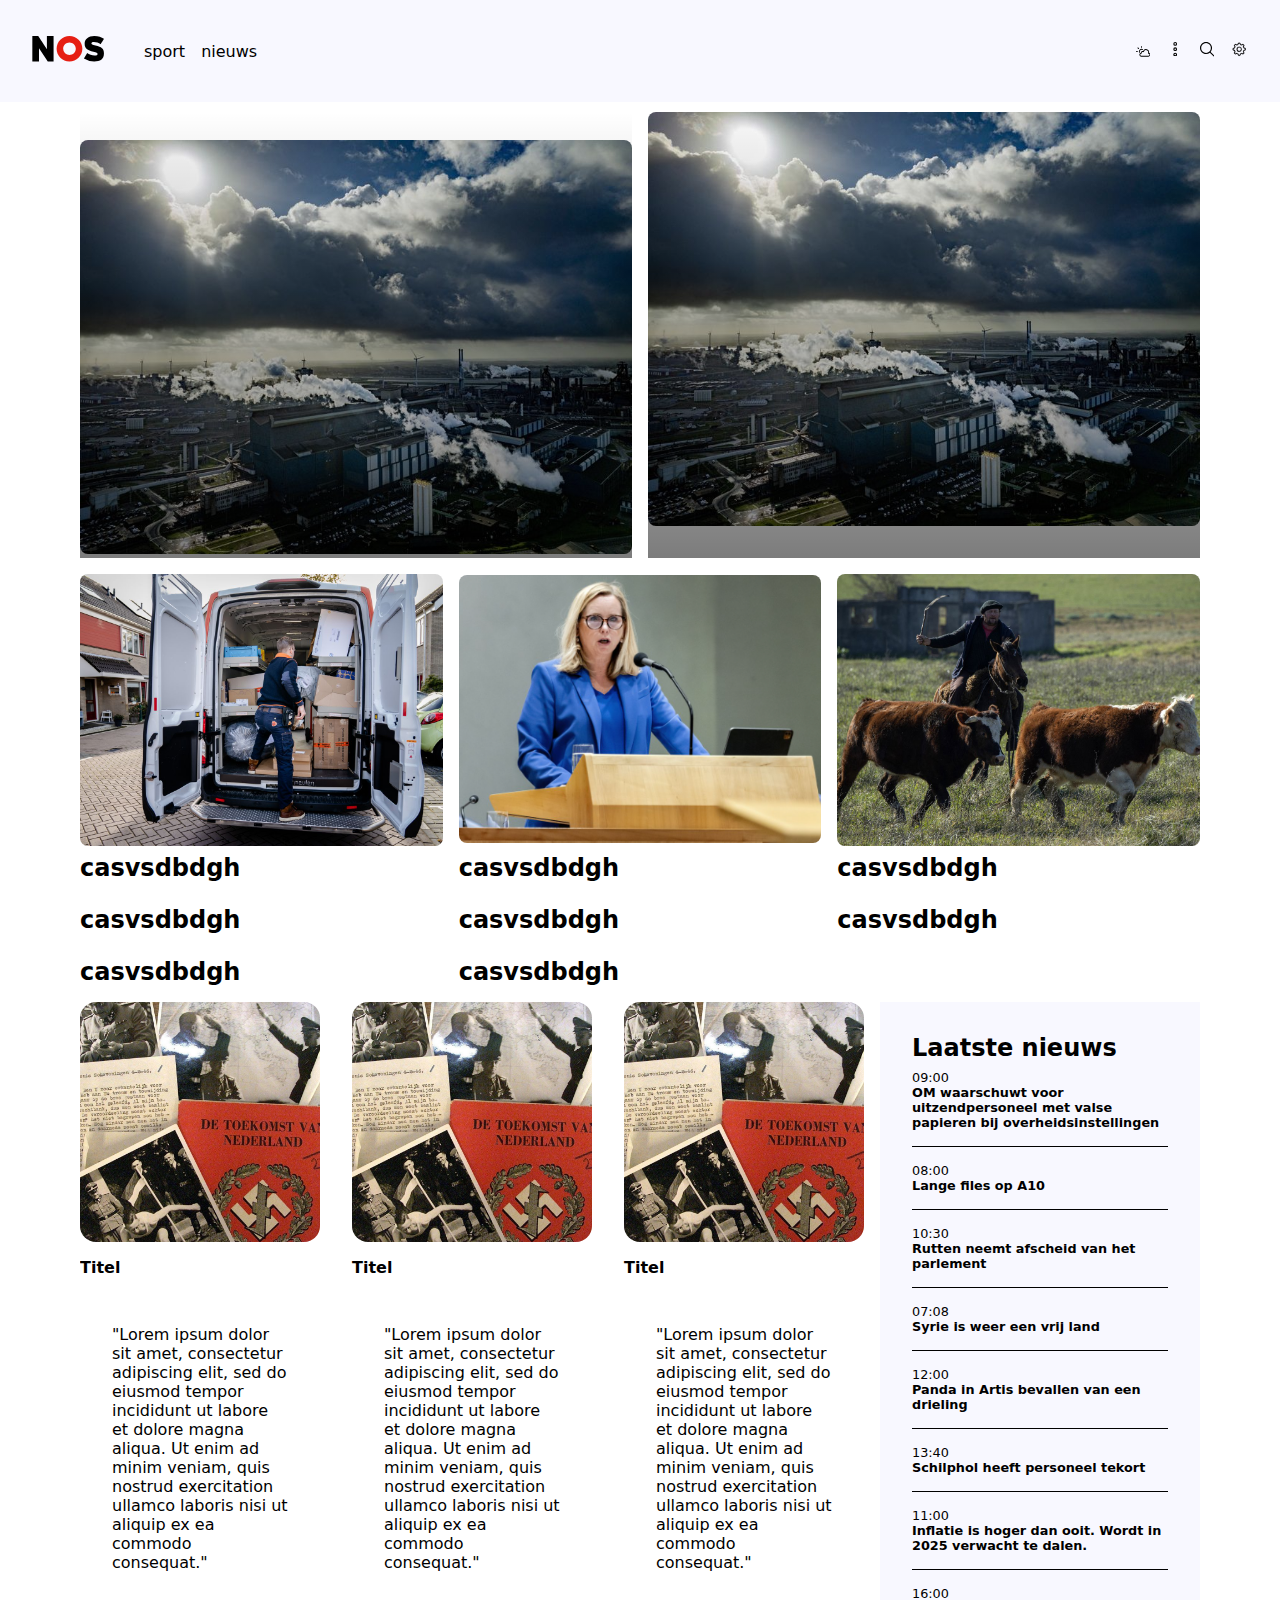
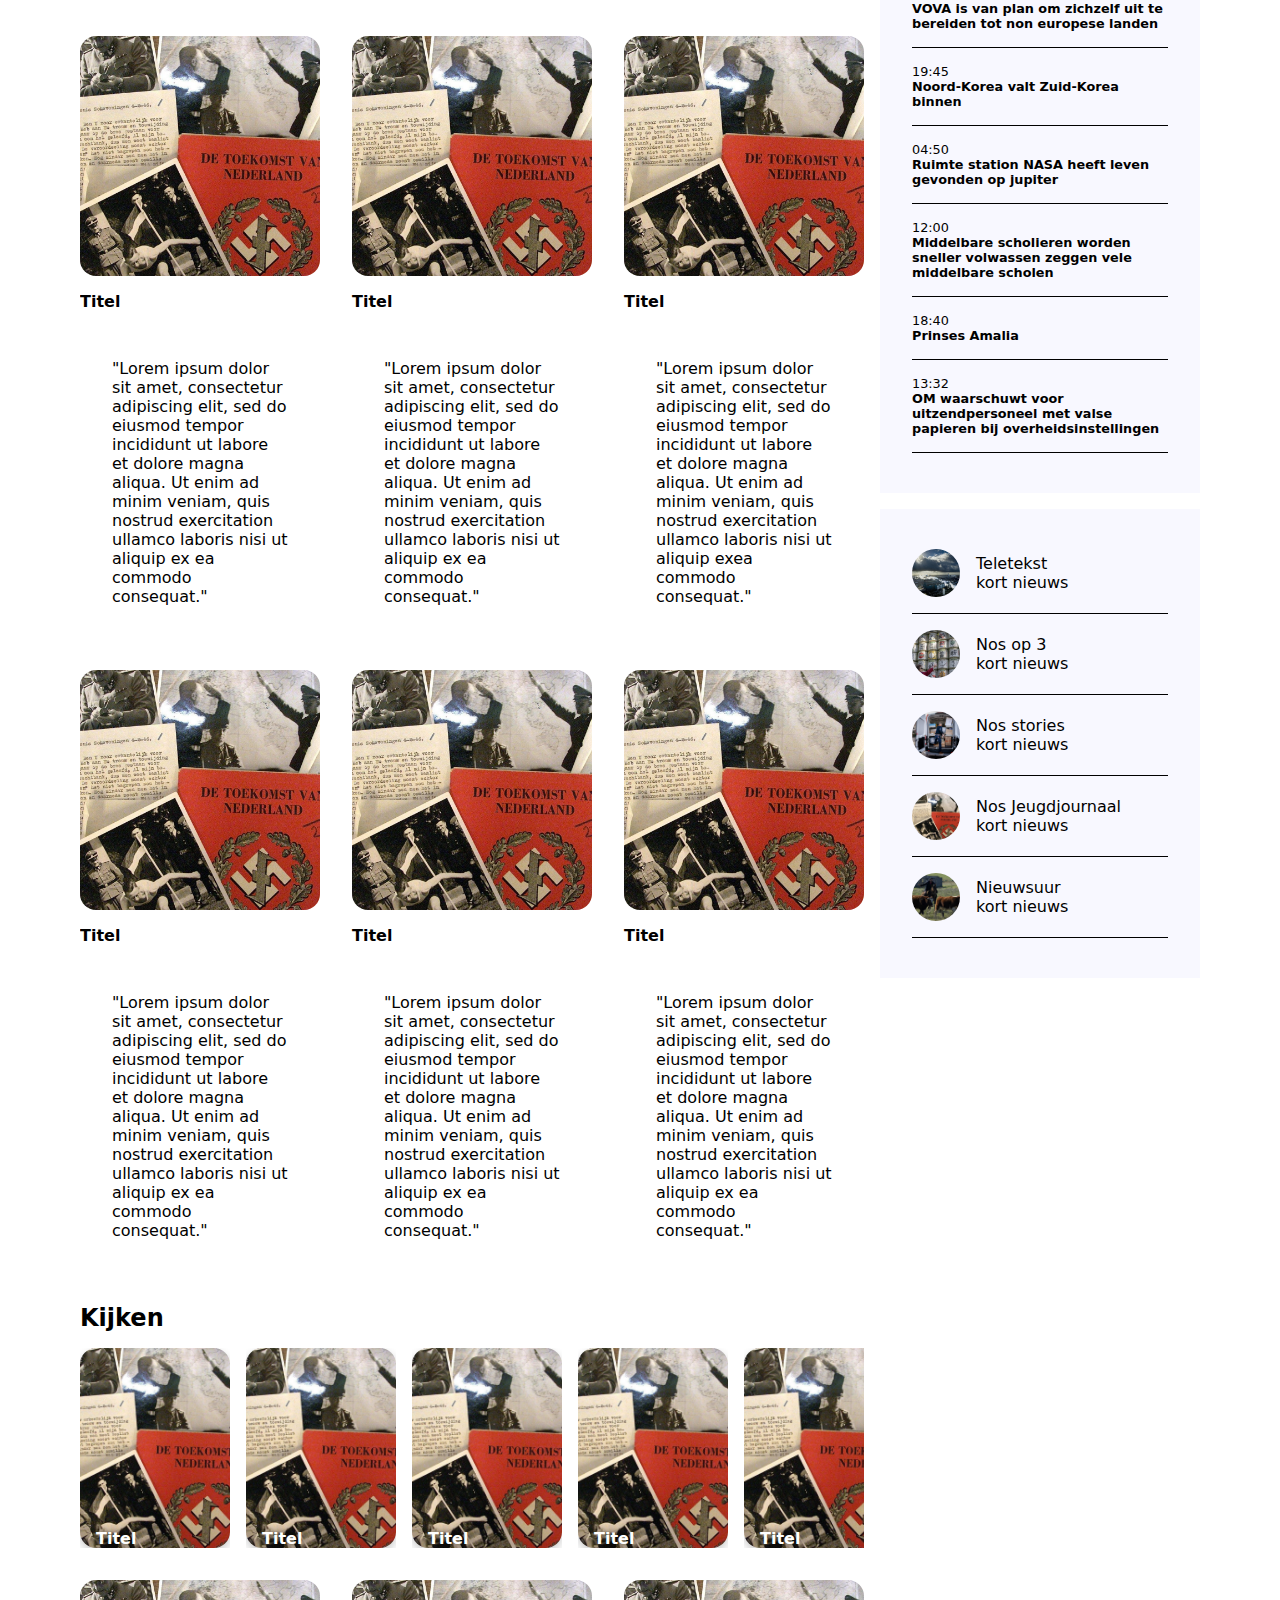
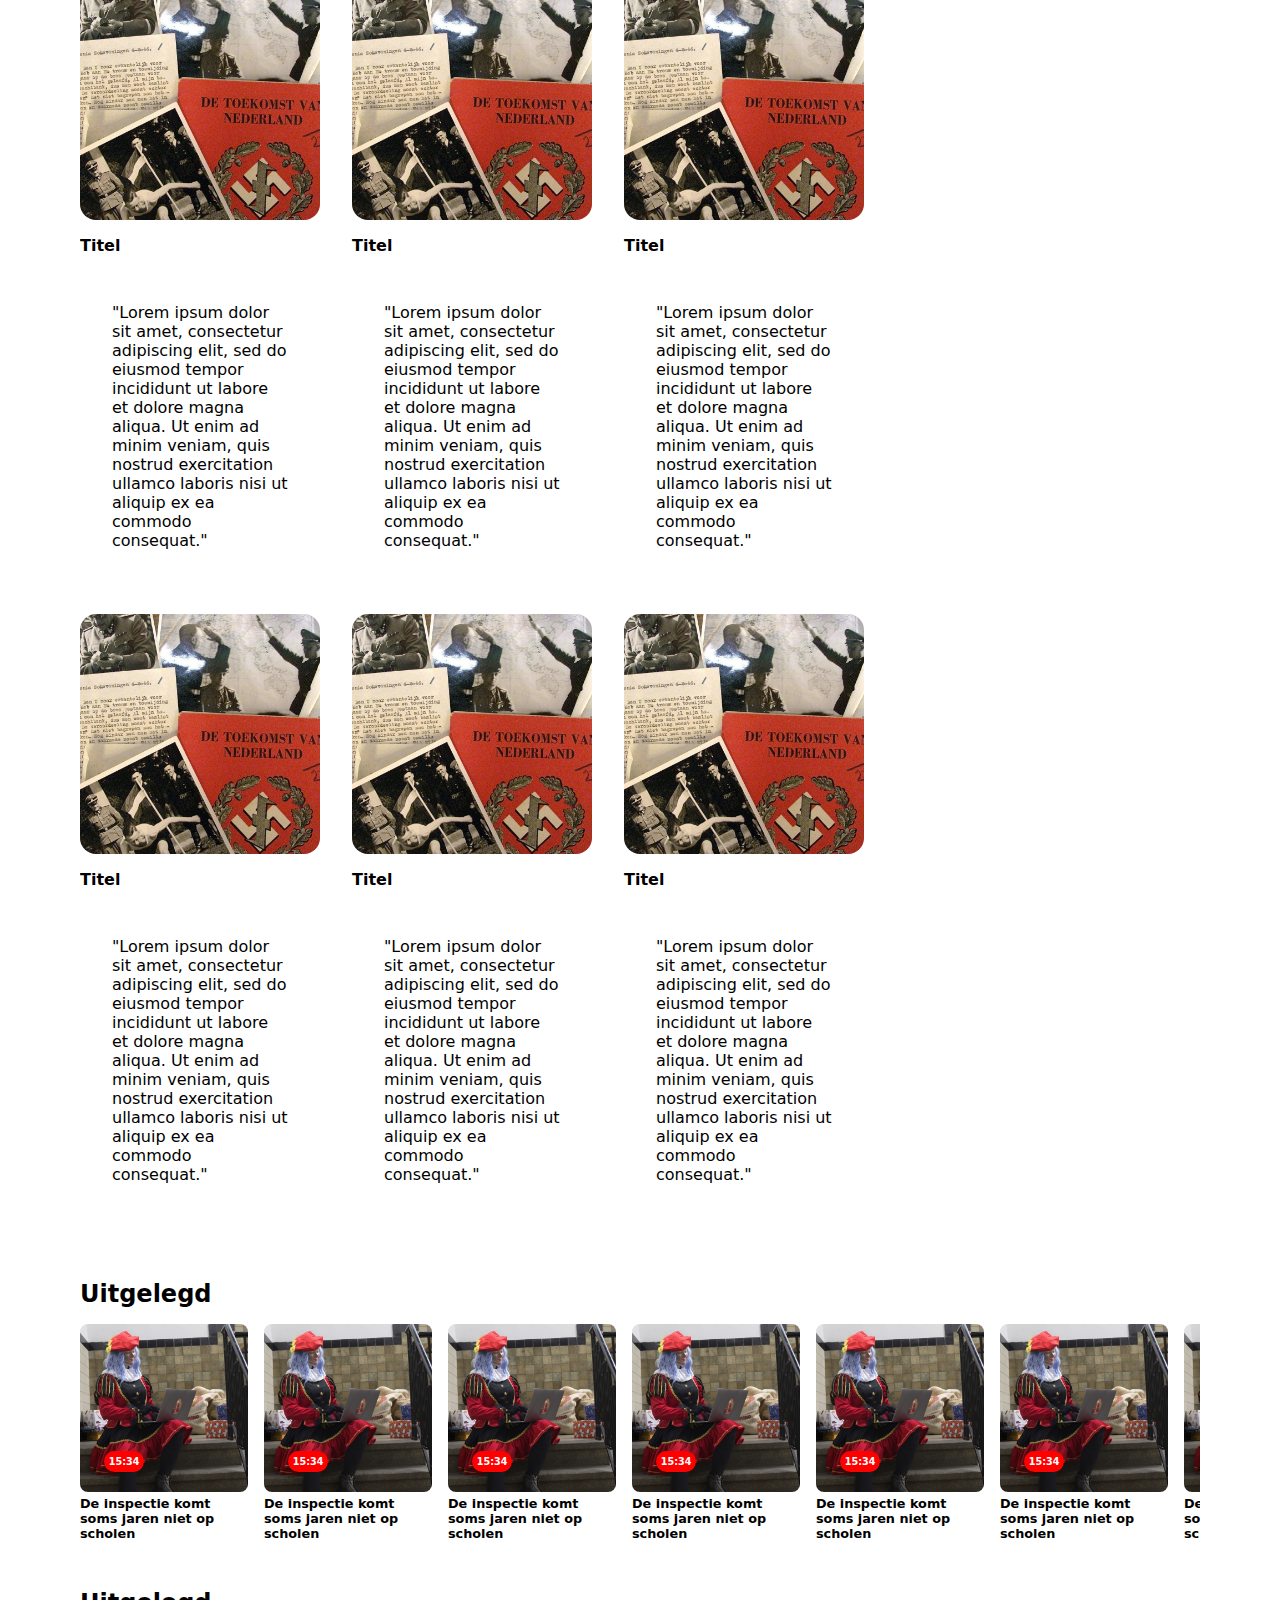
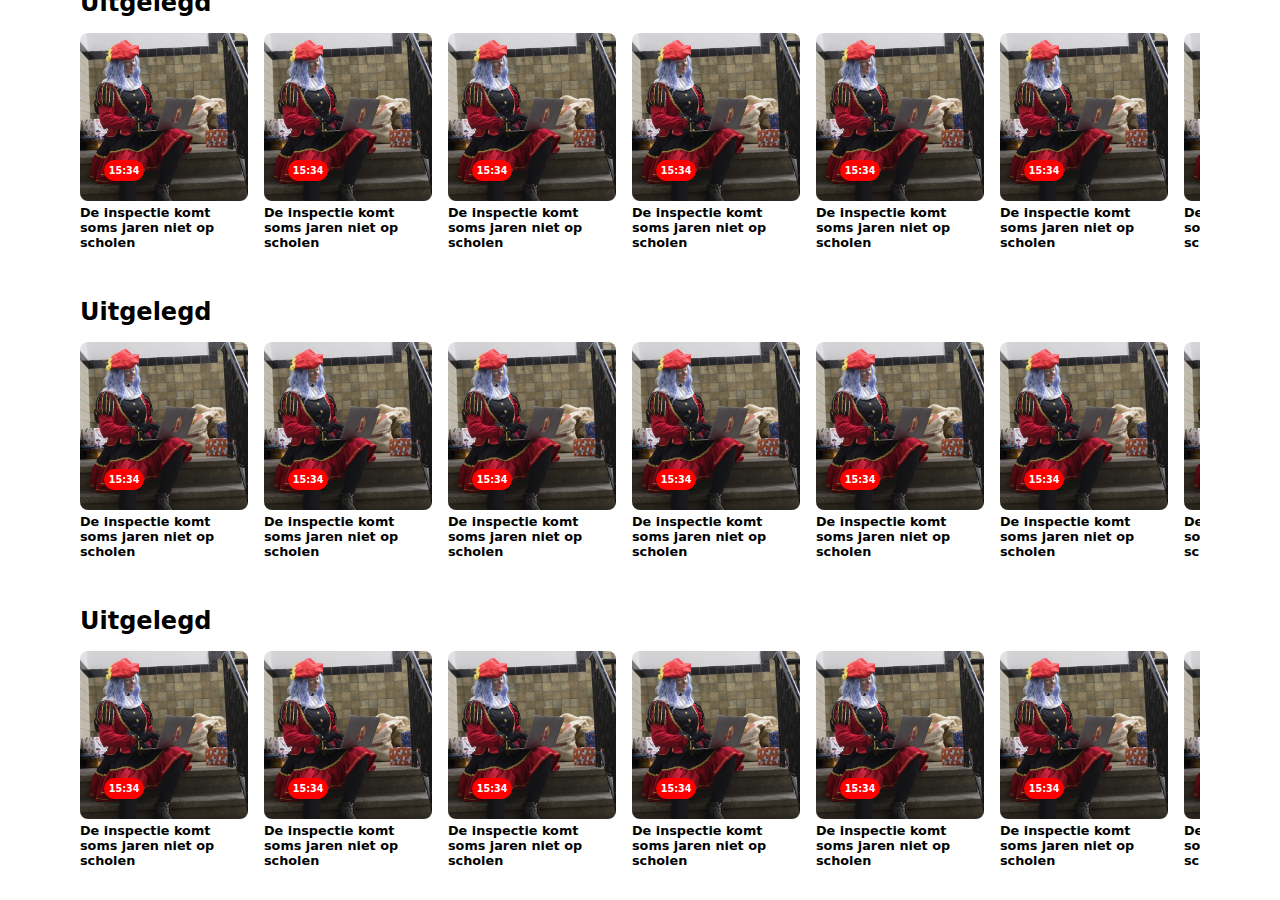
==== commit 2496061a: "ali" ====
--- a/index.html
+++ b/index.html
@@ -161,7 +161,7 @@
         </li>
       </ul>
     </section>
-<!-- 
+
     <section>
       <section>
         <article>
@@ -438,7 +438,7 @@
           </ul>
         </aside>
       </div>
-    </section> -->
+    </section>
     <section>
       <article>
         <h2>Uitgelegd</h2>
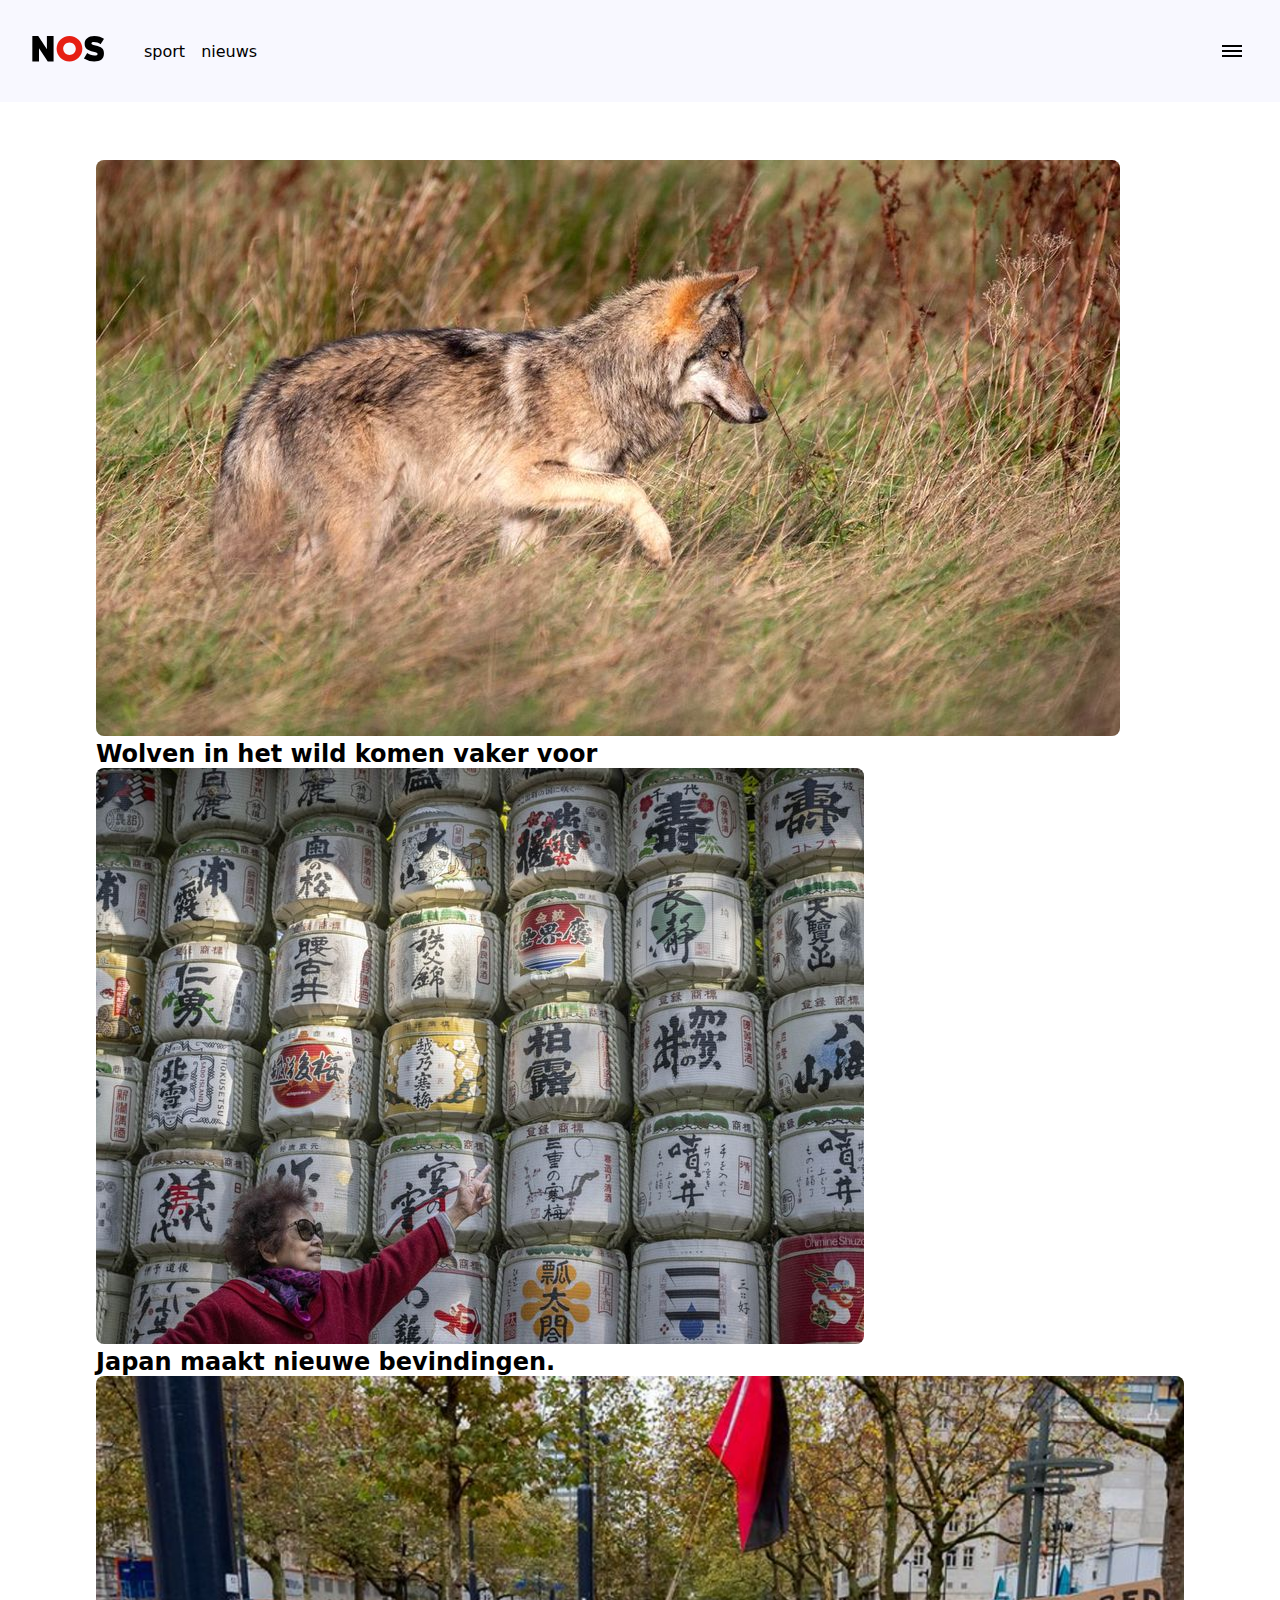
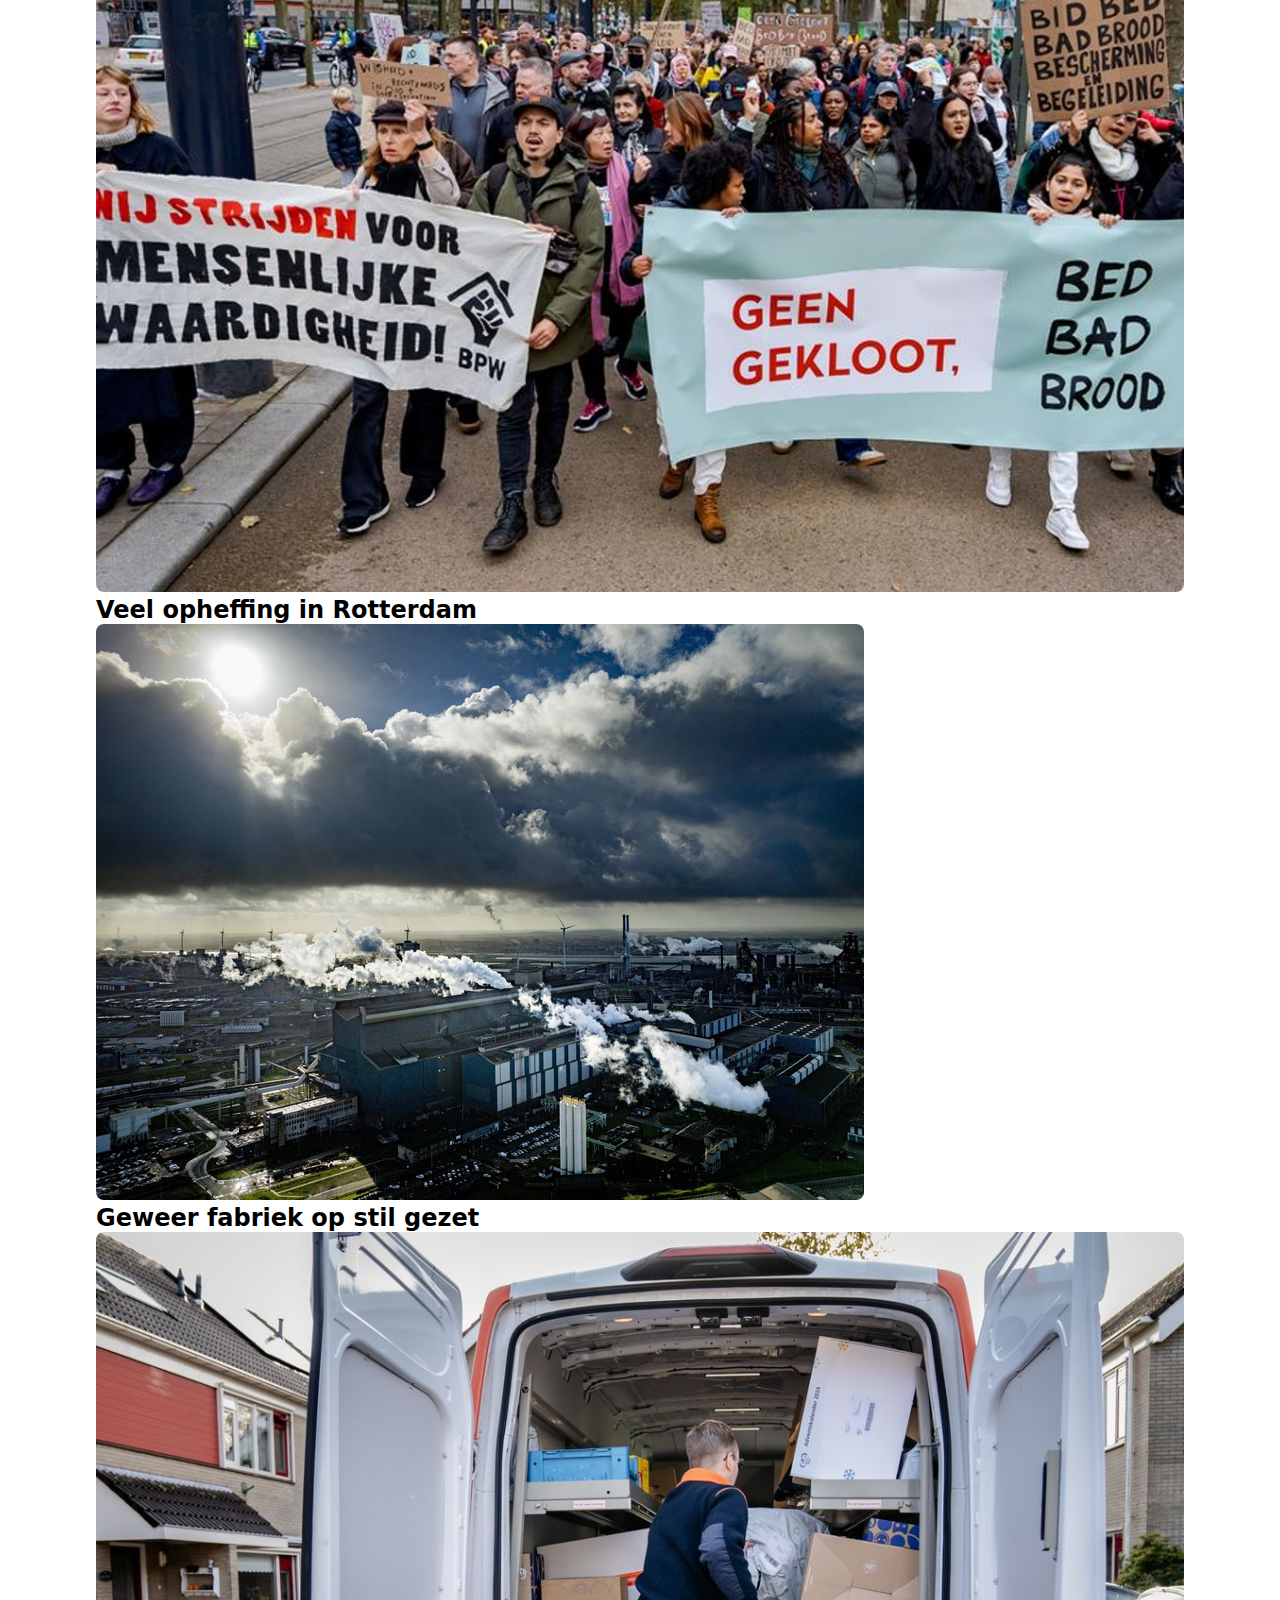
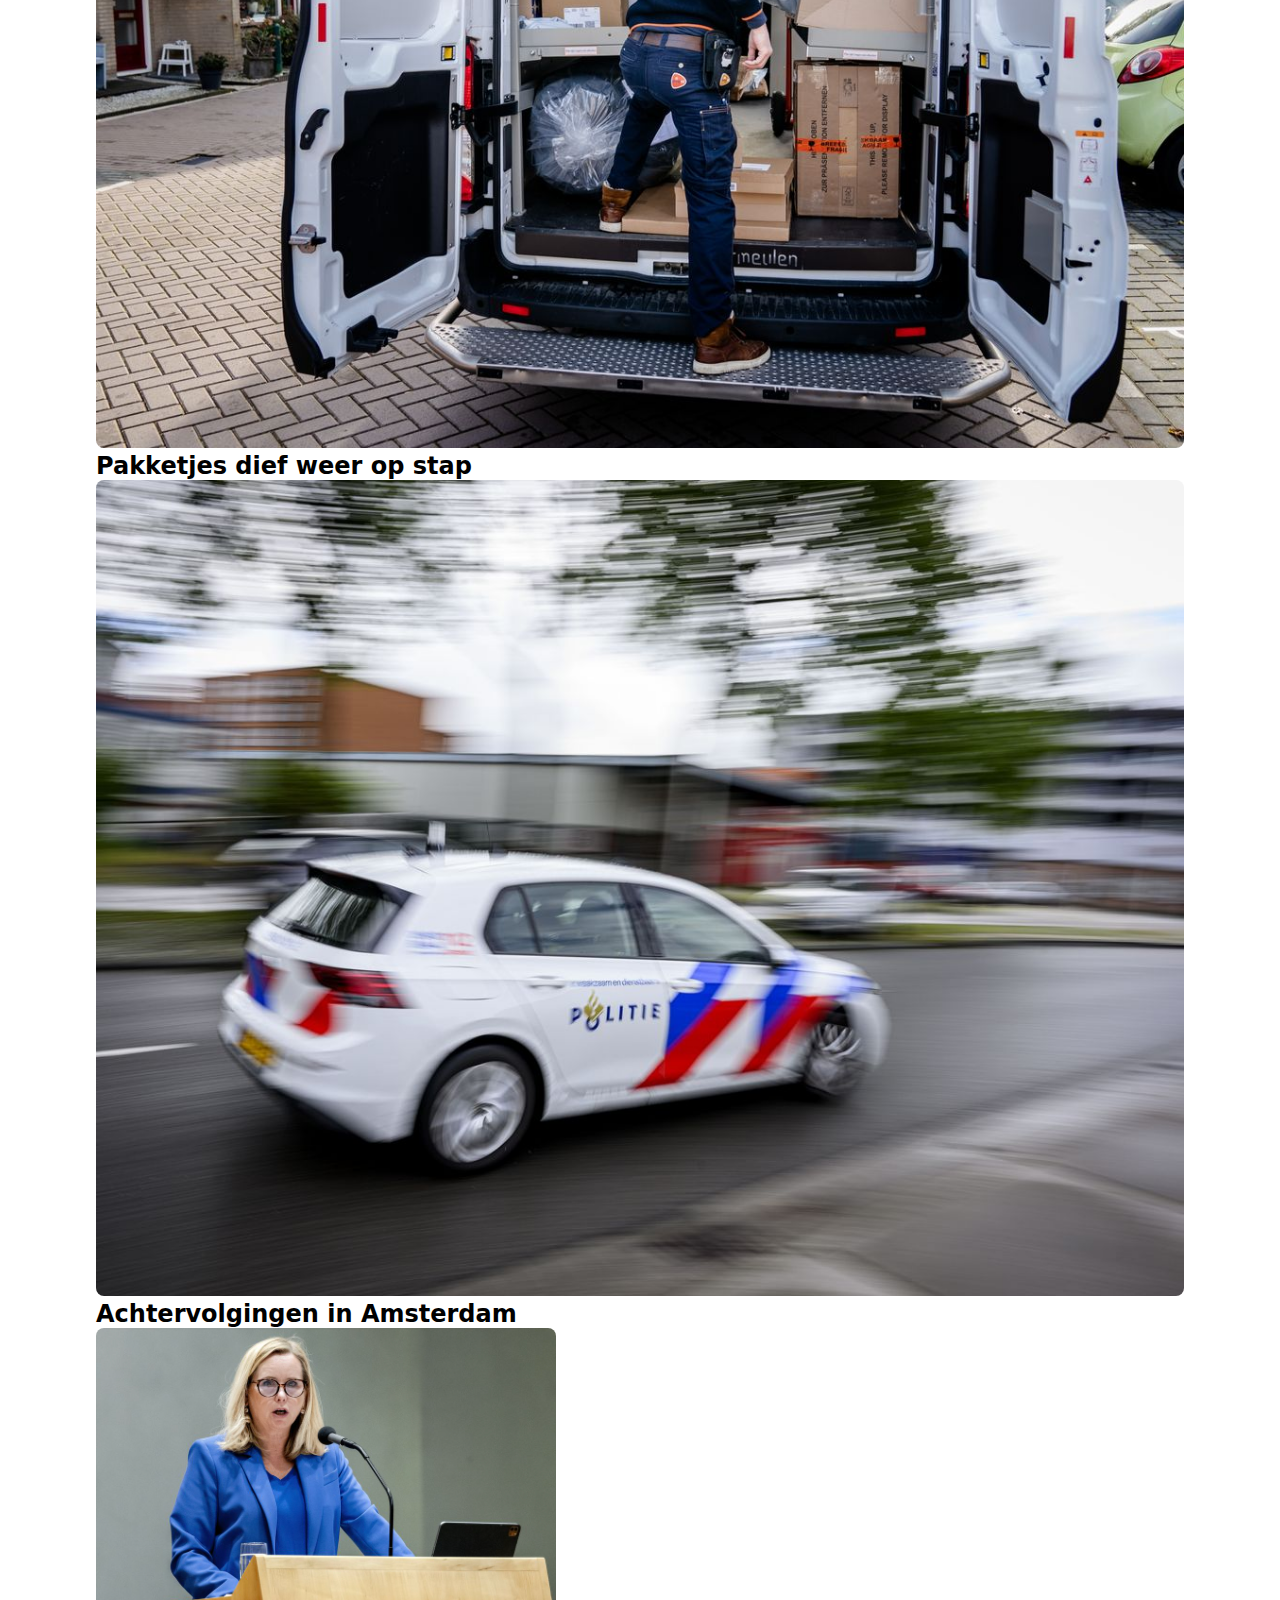
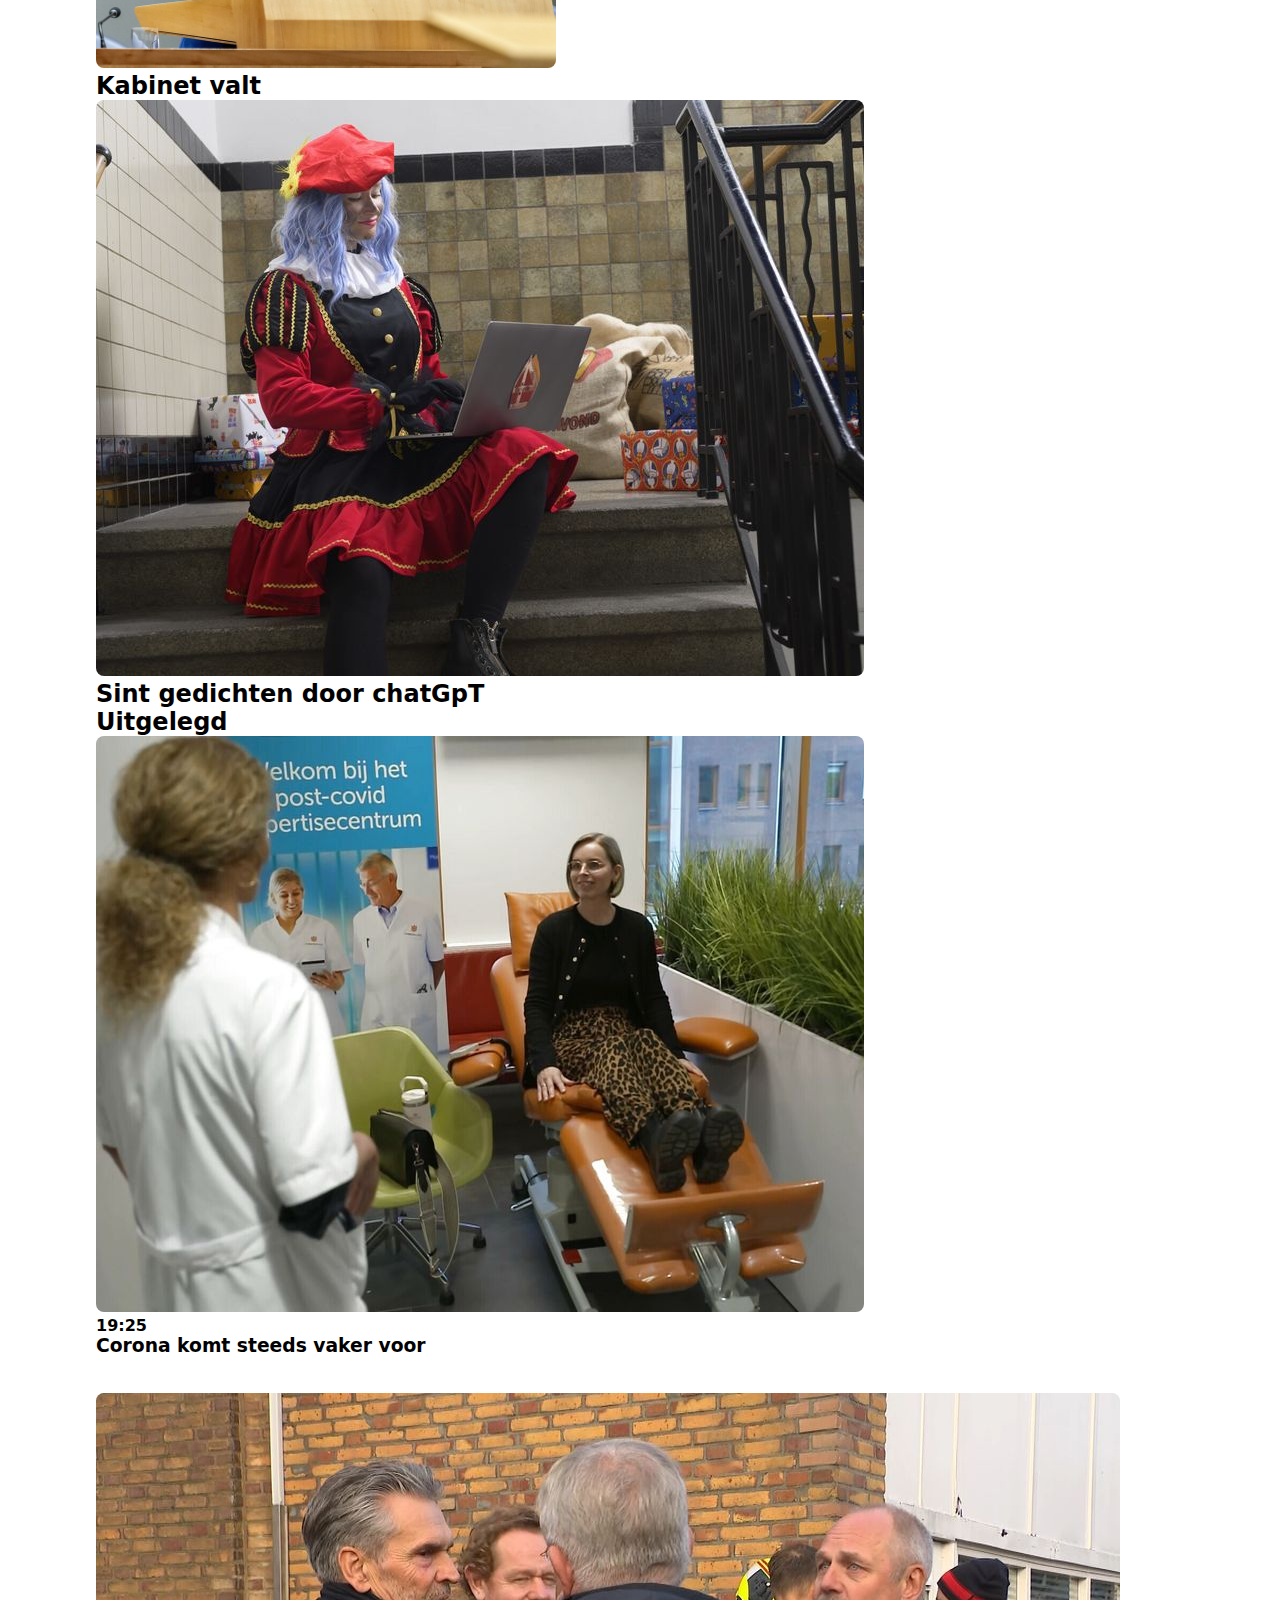
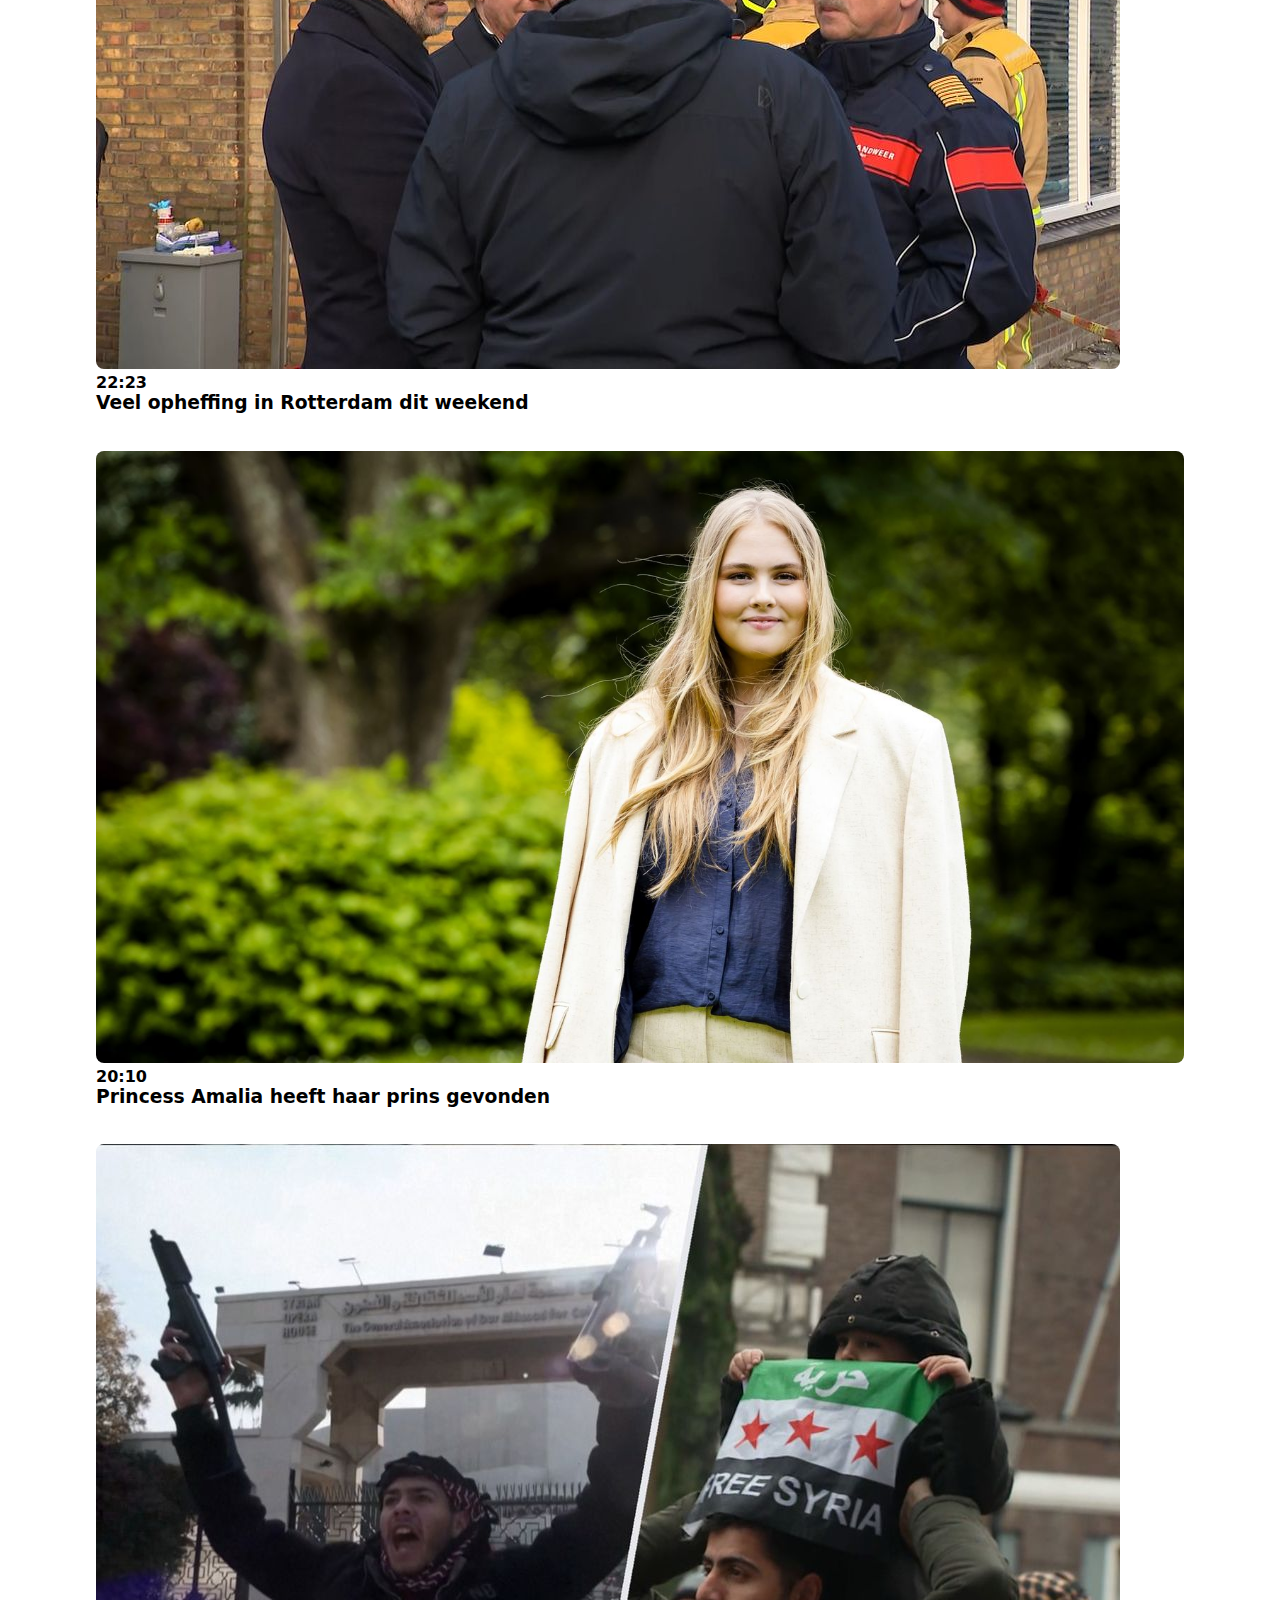
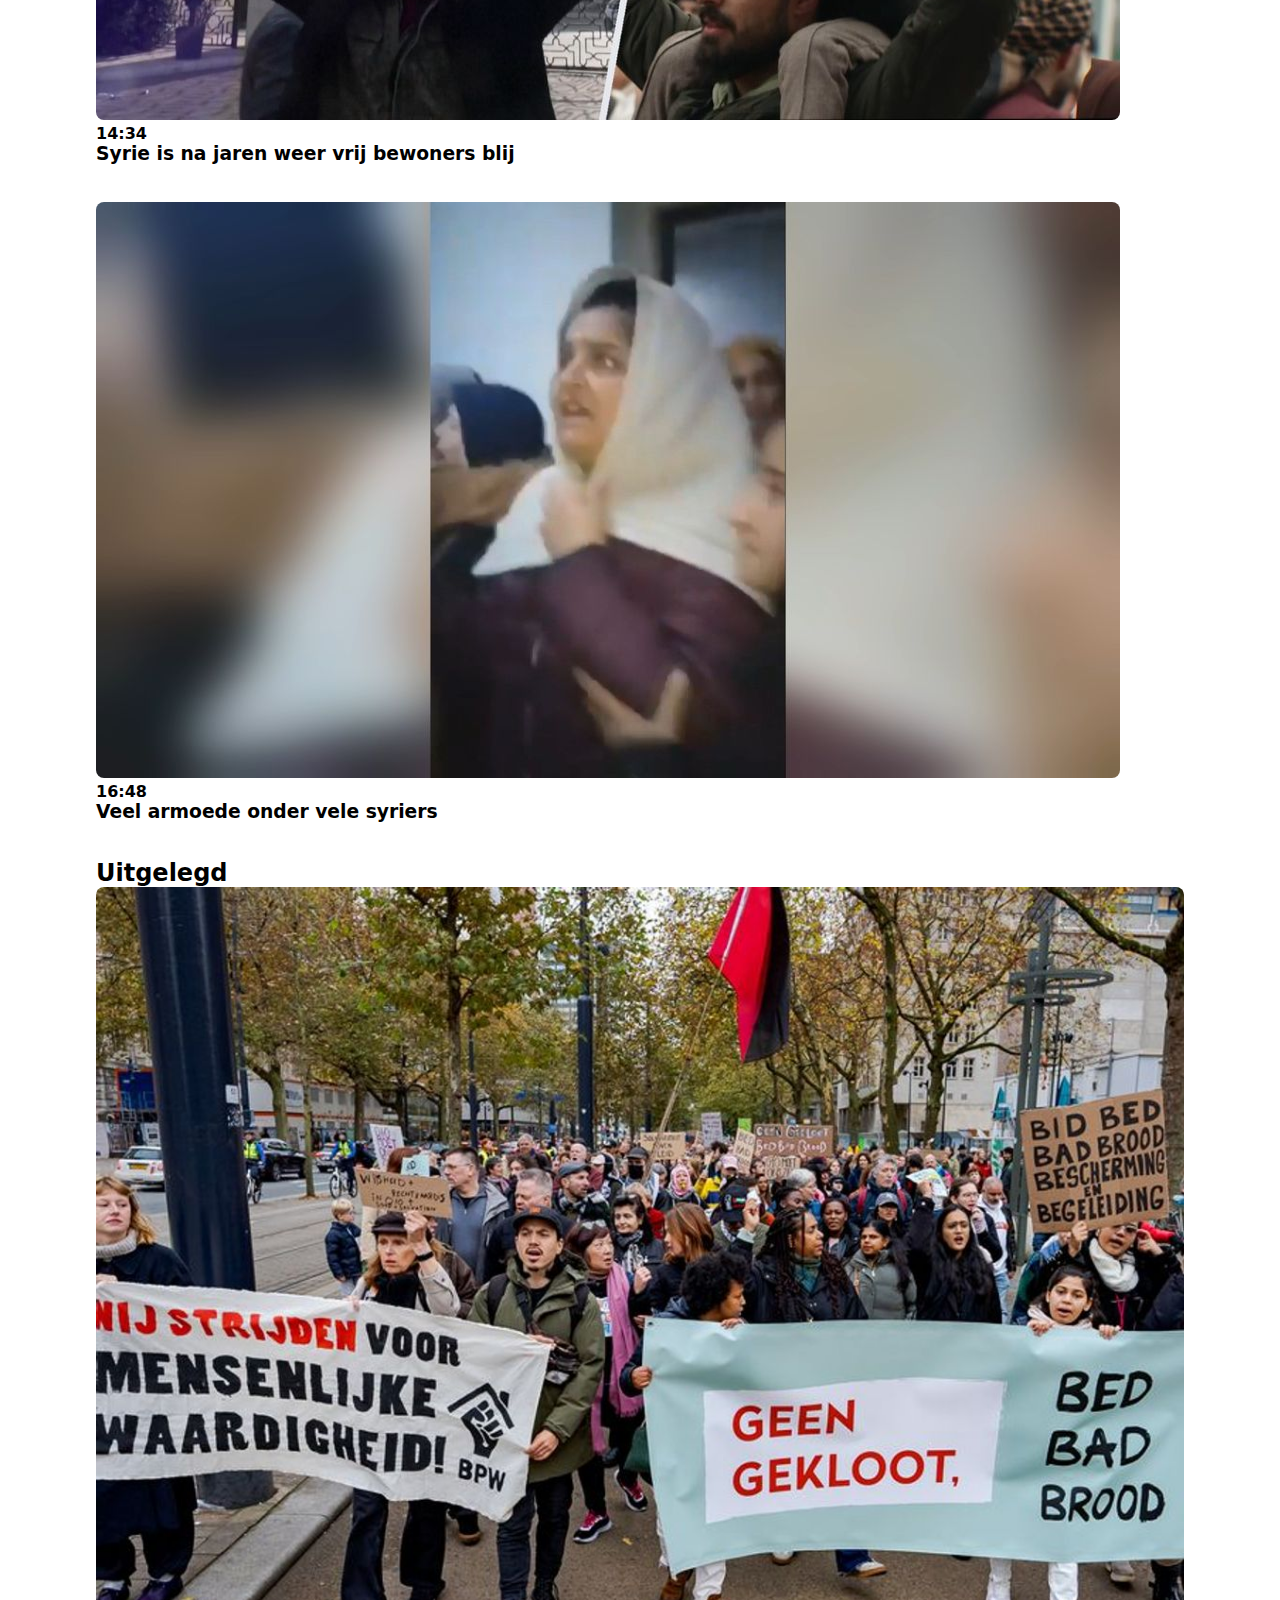
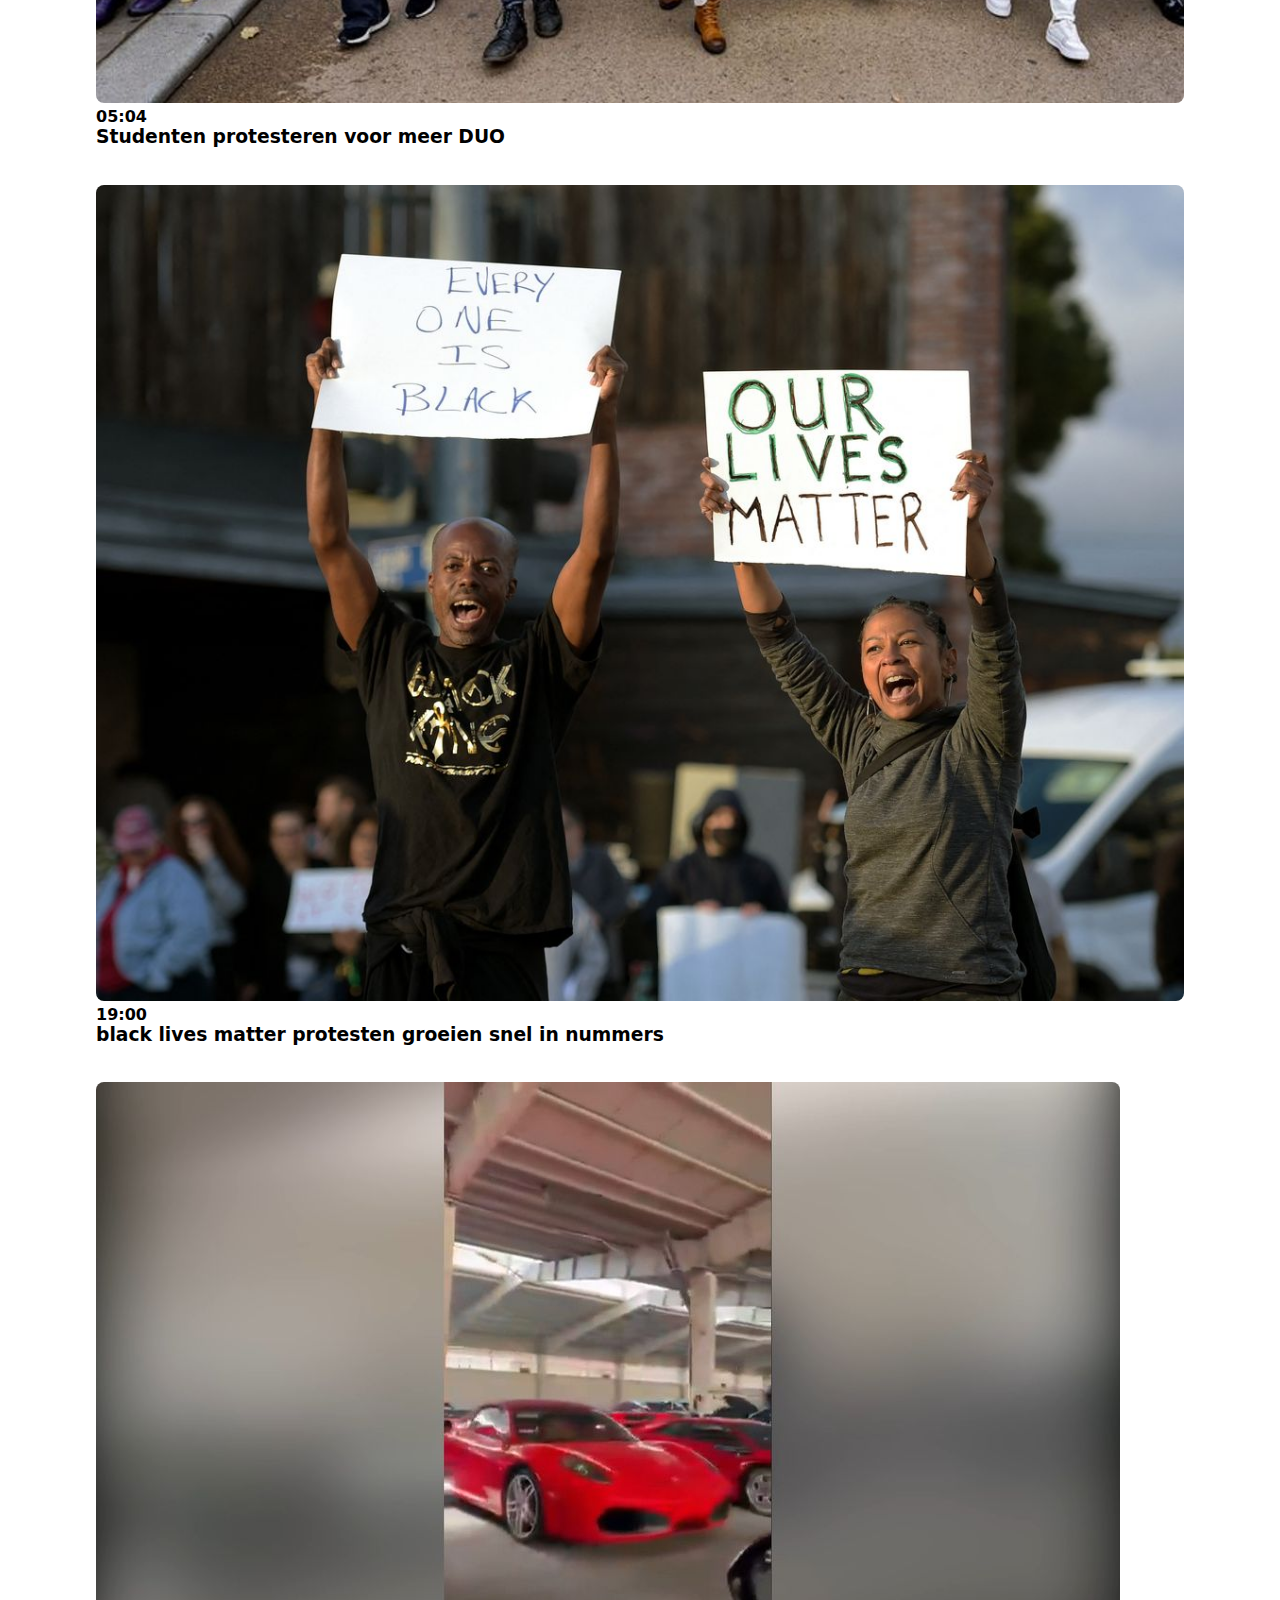
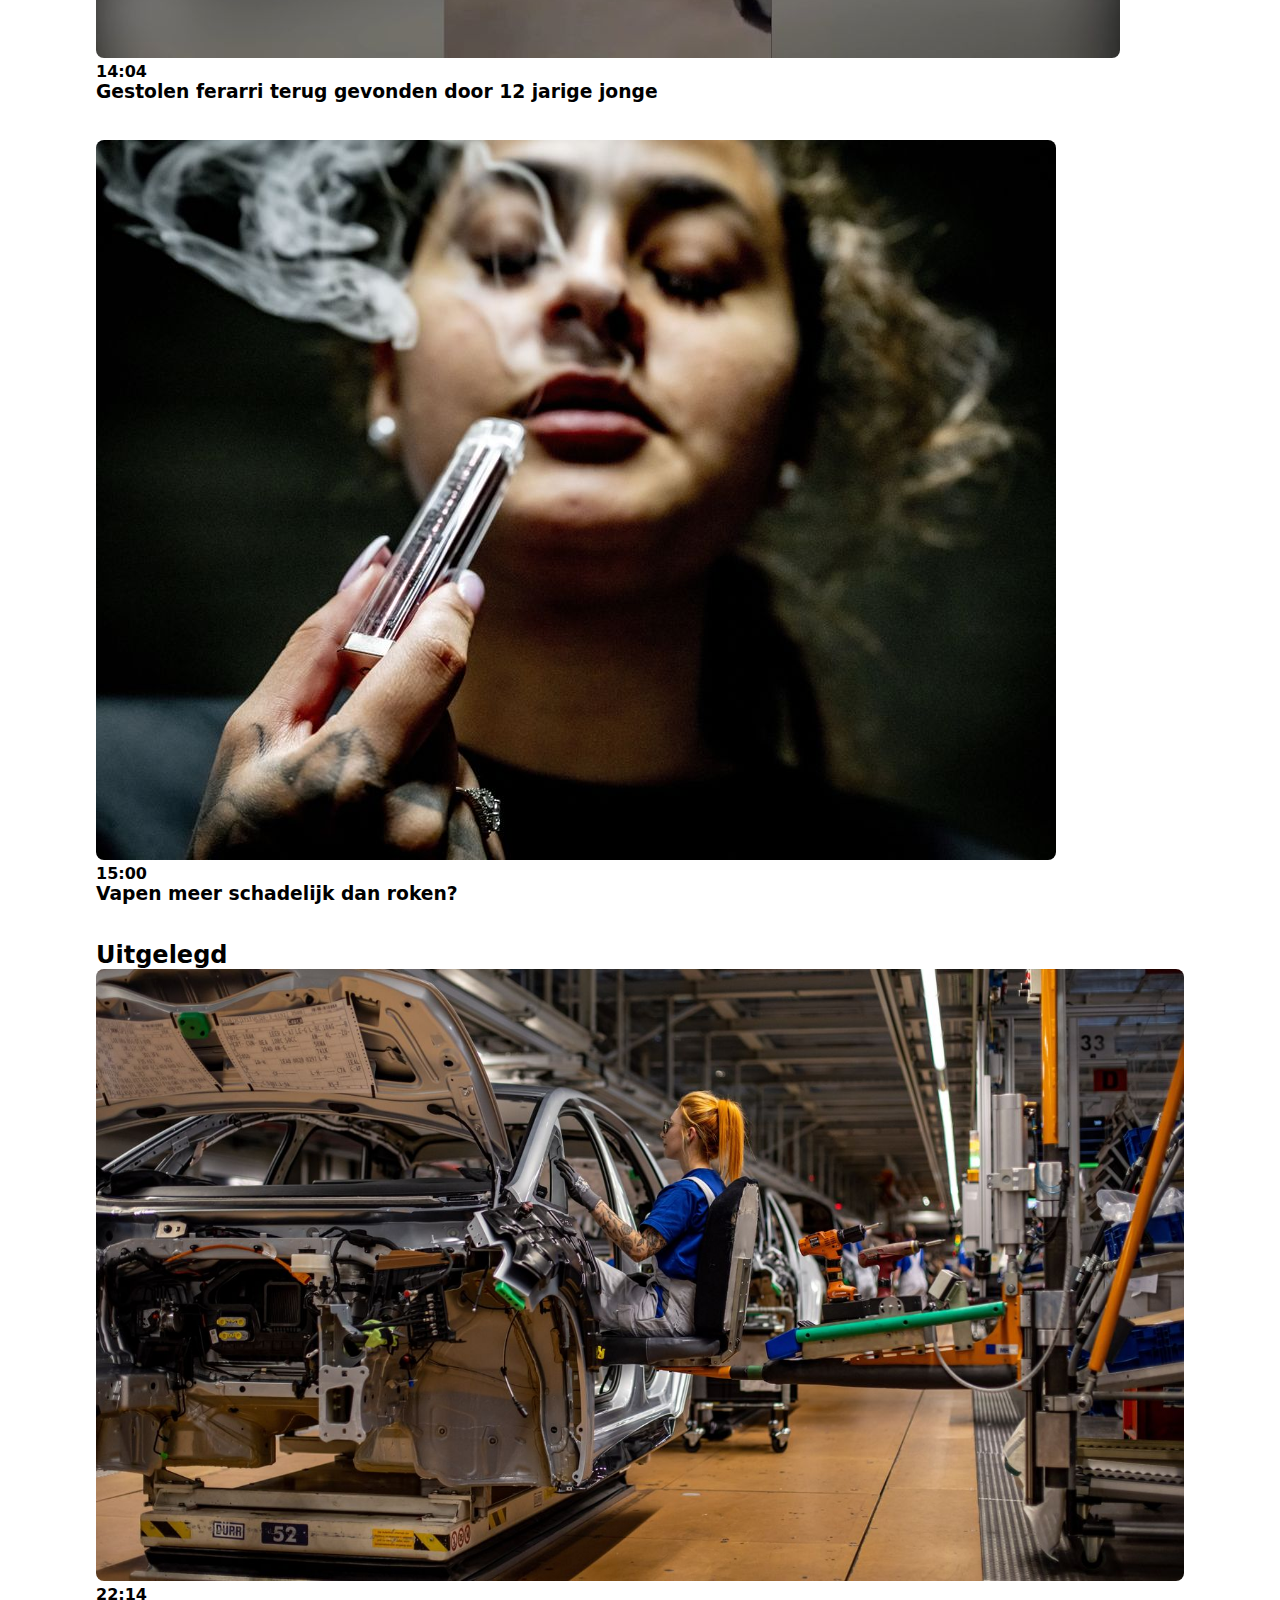
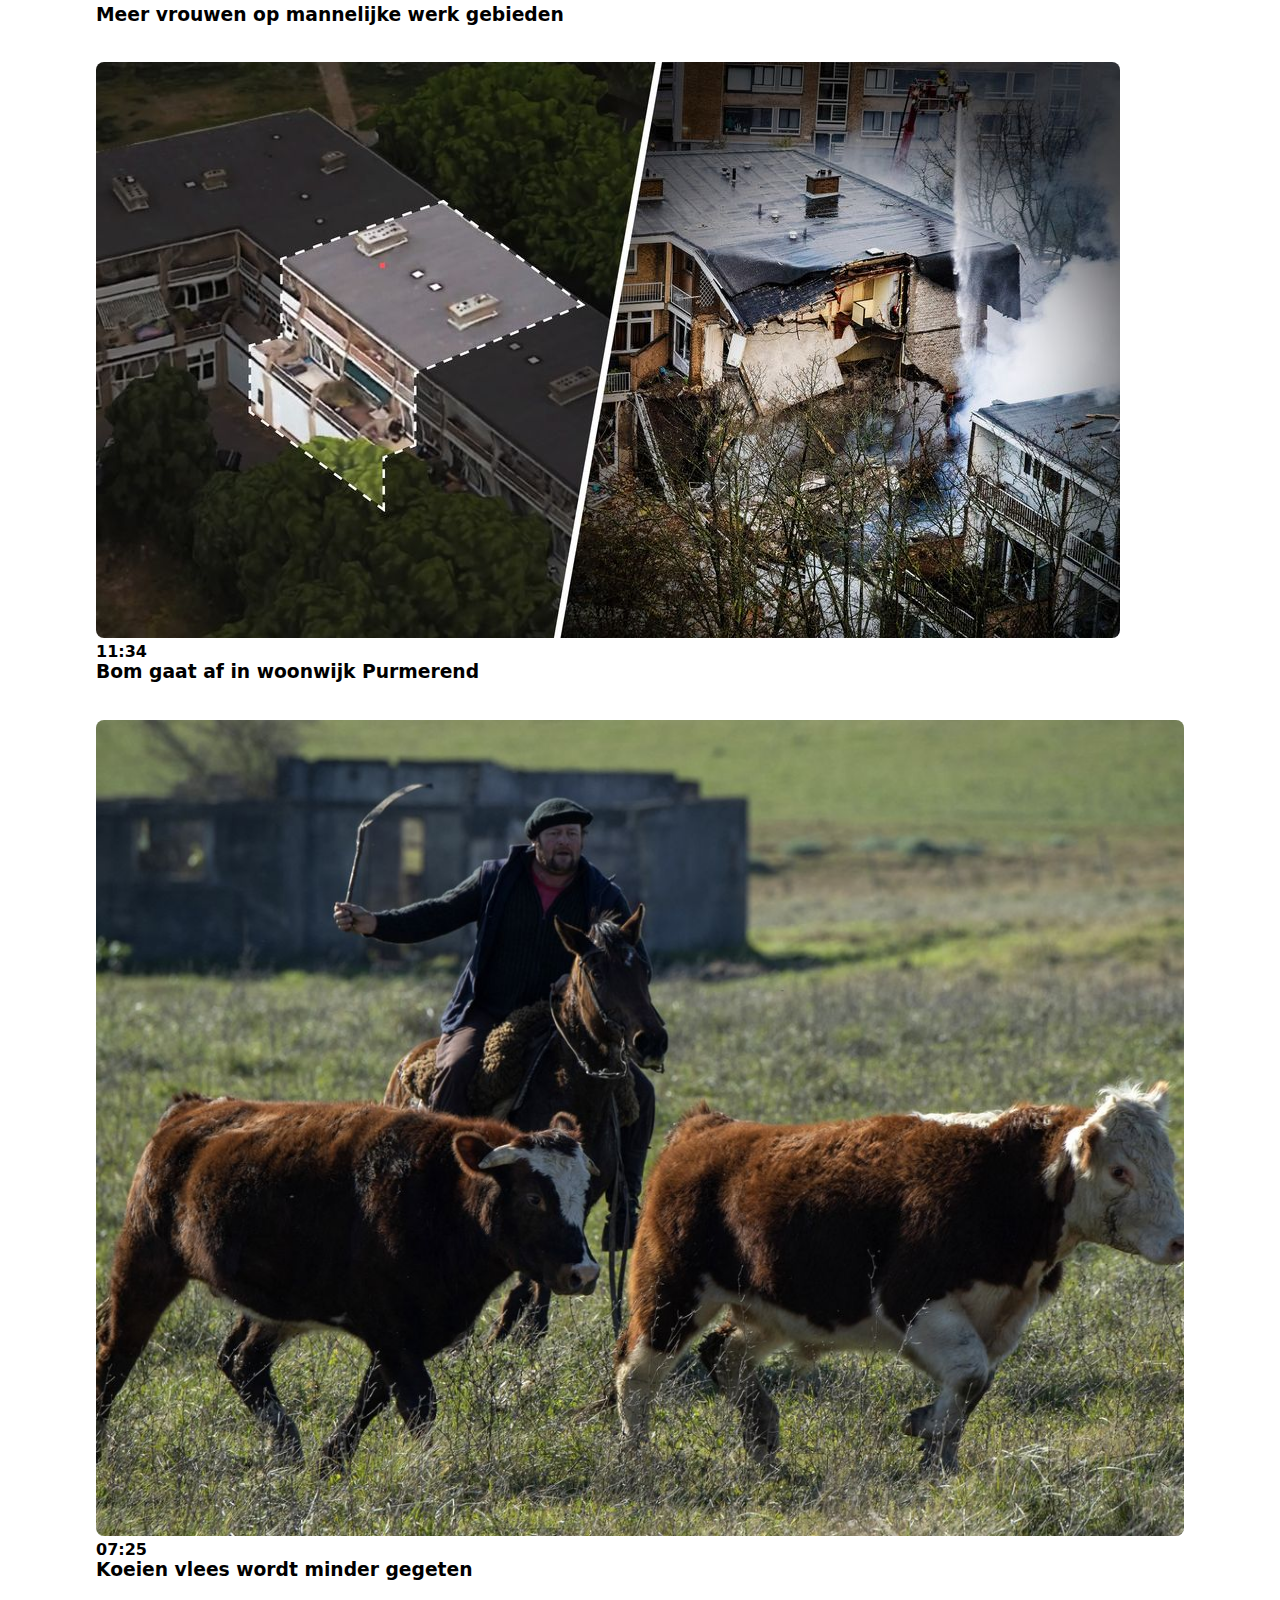
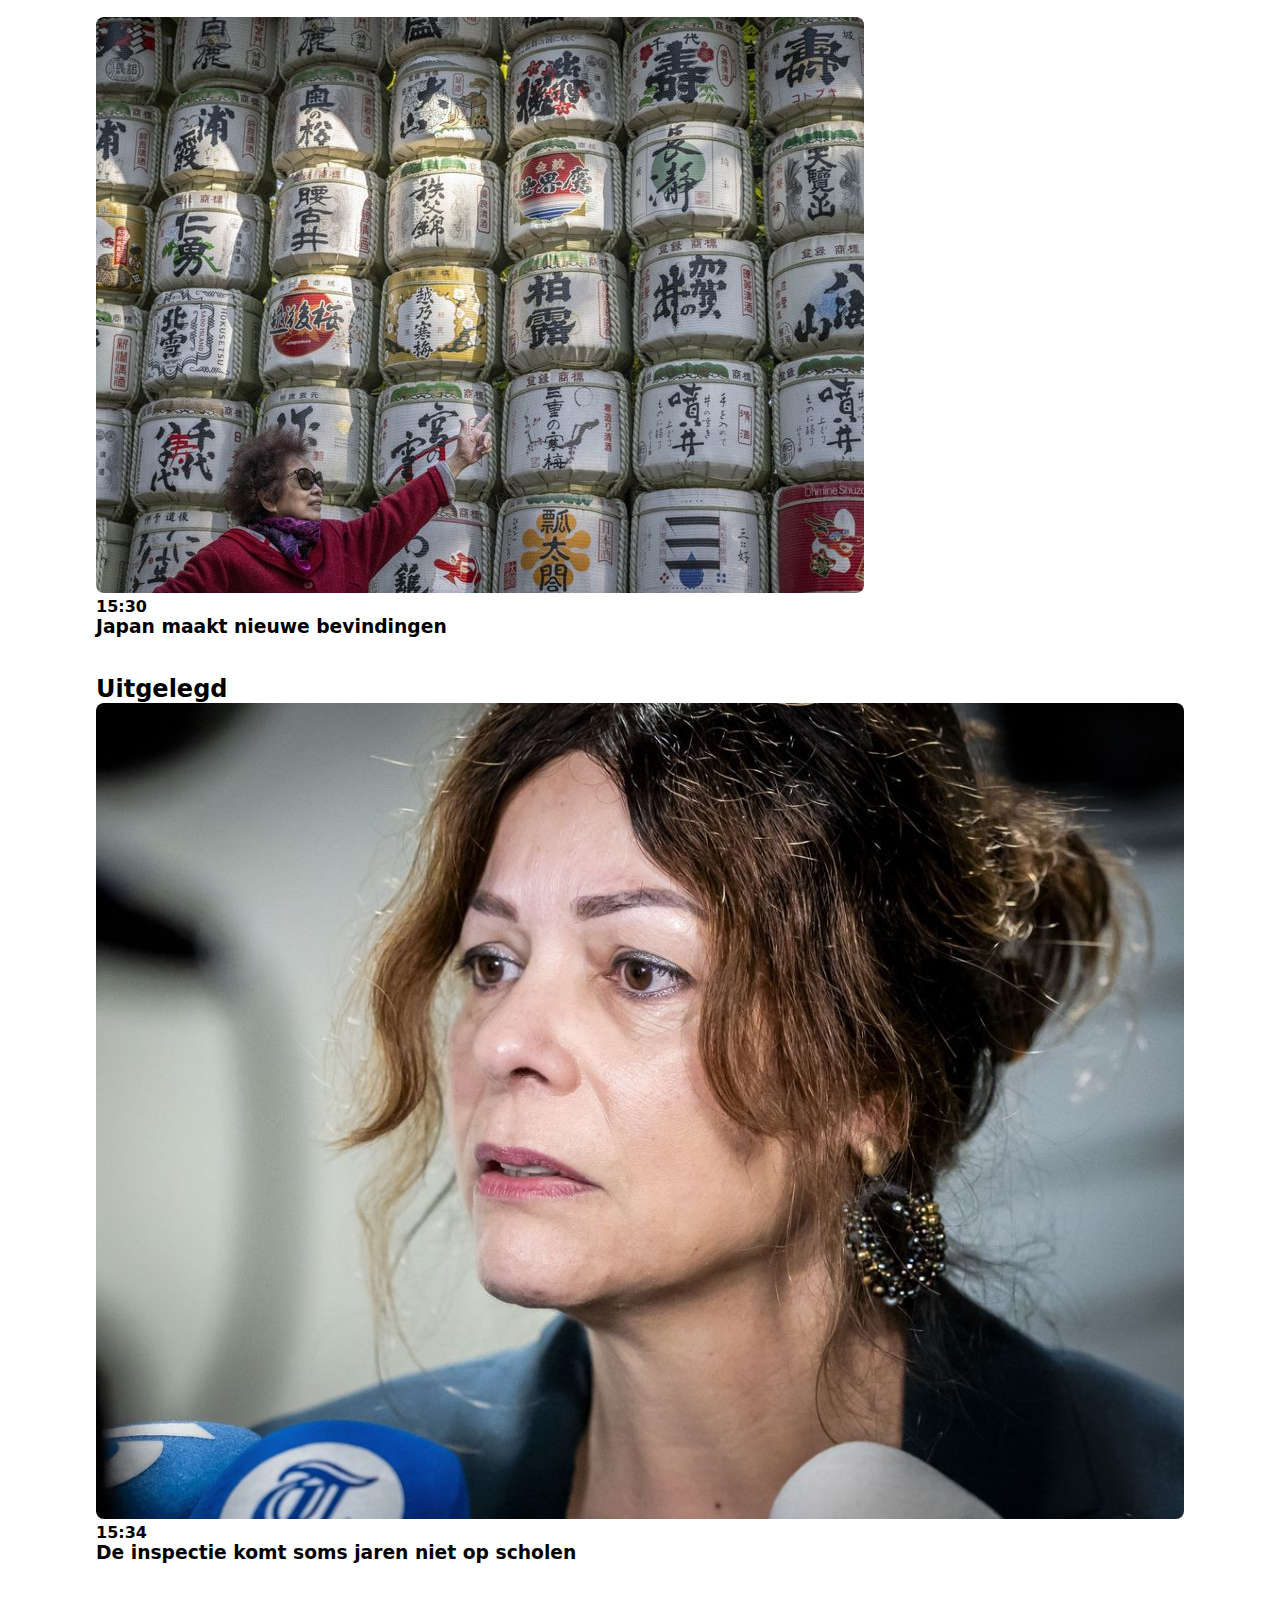
==== commit 0a59b13b: "eindversie" ====
--- a/index.html
+++ b/index.html
@@ -35,14 +35,14 @@
       <ul>
         <li>
           <a href="">sport</a>
-          </a>
+
         </li>
         <li>
           <a href="">nieuws</a>
-          </a>
+
         </li>
       </ul>
-
+      <!-- Alle svg's hier zijn van "https://nos.nl/" -->
       <ul>
         <li>
           <a href=""><svg aria-label="Nos logo" xmlns="http://www.w3.org/2000/svg" viewBox="0 0 24 18"
@@ -108,432 +108,209 @@
     </nav>
 
     <section>
+      <!-- Alle plaatjes hier zijn van "https://nos.nl/" -->
       <ul>
         <li>
-          <a href="./nieuwsbericht.html"><img src="./images/fabriek.jpg" alt="" /></a>
-          <h2>Nieuwsbericht1</h2>
-          <div></div>
-        </li>
-        <li>
-          <img src="./images/fabriek.jpg" alt="" />
-          <h2>casvsdbdgh</h2>
-          <div></div>
-        </li>
-        <li>
-          <img src="./images/pakketjes.jpg" alt="" />
-          <h2>casvsdbdgh</h2>
-          <div></div>
-        </li>
-        <li>
-          <img src="./images/nos3.png" alt="" />
-          <h2>casvsdbdgh</h2>
-          <div></div>
-        </li>
-        <li>
-          <img src="./images/koe.jpg" alt="" />
-          <h2>casvsdbdgh</h2>
-          <div></div>
-        </li>
-        <li>
-          <img src="https://assets.codepen.io/274456/photo-paars.png" alt="" />
-          <h2>casvsdbdgh</h2>
-          <div></div>
-        </li>
-        <li>
-          <img src="https://assets.codepen.io/274456/photo-wit.png" alt="" />
-          <h2>casvsdbdgh</h2>
-          <div></div>
-        </li>
-        <li>
-          <img src="https://assets.codepen.io/274456/photo-wit.png" alt="" />
-          <h2>casvsdbdgh</h2>
-          <div></div>
-        </li>
-        <li>
-          <img src="https://assets.codepen.io/274456/photo-grijs.png" alt="" />
-          <h2>casvsdbdgh</h2>
-          <div></div>
-        </li>
-        <li>
-          <img src="https://assets.codepen.io/274456/photo-zwart.png" alt="" />
-          <h2>casvsdbdgh</h2>
-          <div></div>
-        </li>
+          <a href="./nieuwsbericht.html"><img src="./images/1024x576a.jpg" alt="Foto van een wolf in het wild" />
+            <h2>Wolven in het wild komen vaker voor</h2>
+            <div></div>
+          </a>
+        </li>
+        <li>
+          <a href=""><img src="./images/japan.jpg" alt="Foto van Japanse vrouw die wijst naar japans erfgoed" />
+            <h2>Japan maakt nieuwe bevindingen.</h2>
+            <div></div>
+          </a>
+        </li>
+        <li>
+          <a href=""><img src="./images/protestroffa.jpg" alt="Foto van een protesterende menigte" />
+            <h2>Veel opheffing in Rotterdam</h2>
+            <div></div>
+          </a>
+        </li>
+        <li>
+          <a href=""><img src="./images/fabriek.jpg" alt="Foto van een fabriek" />
+            <h2>Geweer fabriek op stil gezet</h2>
+            <div></div>
+          </a>
+        </li>
+        <li>
+          <a href=""><img src="./images/pakketjes.jpg"
+              alt="Foto van pakketjes in een bezorgbusje met ernaast een bezorger" />
+            <h2>Pakketjes dief weer op stap</h2>
+            <div></div>
+          </a>
+        </li>
+        <li>
+          <a href=""><img src="./images/politie.jpg" alt="Foto van een politi auto die snel langsrijd" />
+            <h2>Achtervolgingen in Amsterdam</h2>
+            <div></div>
+          </a>
+        </li>
+        <li>
+          <a href=""><img src="./images/nos3.png" alt="Foto van een kabinet lid die aan het spreken is" />
+            <h2>Kabinet valt</h2>
+            <div></div>
+          </a>
+        </li>
+        <li>
+          <a href=""><img src="./images/piet.jpg"
+              alt="Foto van een vrouw verkleed als piet die op een trap zit en aan het schrijven is" />
+            <h2>Sint gedichten door chatGpT</h2>
+            <div></div>
+          </a>
+        </li>
+
       </ul>
     </section>
 
     <section>
-      <section>
-        <article>
-          <ul>
-            <li>
-              <img src="./images/hitler.jpg" alt="">
-              <h4>Titel</h4>
-              <p>"Lorem ipsum dolor sit amet, consectetur adipiscing elit, sed do eiusmod tempor incididunt ut labore et
-                dolore magna aliqua. Ut enim ad minim veniam, quis nostrud exercitation ullamco laboris nisi ut aliquip
-                ex
-                ea commodo consequat."
-              </p>
-            </li>
-            <li>
-              <img src="./images/hitler.jpg" alt="">
-              <h4>Titel</h4>
-              <p>"Lorem ipsum dolor sit amet, consectetur adipiscing elit, sed do eiusmod tempor incididunt ut labore et
-                dolore magna aliqua. Ut enim ad minim veniam, quis nostrud exercitation ullamco laboris nisi ut aliquip
-                ex
-                ea commodo consequat."
-              </p>
-            </li>
-            <li>
-              <img src="./images/hitler.jpg" alt="">
-              <h4>Titel</h4>
-              <p>"Lorem ipsum dolor sit amet, consectetur adipiscing elit, sed do eiusmod tempor incididunt ut labore et
-                dolore magna aliqua. Ut enim ad minim veniam, quis nostrud exercitation ullamco laboris nisi ut aliquip
-                ex
-                ea commodo consequat."
-              </p>
-            </li>
-            <li>
-              <img src="./images/hitler.jpg" alt="">
-              <h4>Titel</h4>
-              <p>"Lorem ipsum dolor sit amet, consectetur adipiscing elit, sed do eiusmod tempor incididunt ut labore et
-                dolore magna aliqua. Ut enim ad minim veniam, quis nostrud exercitation ullamco laboris nisi ut aliquip
-                ex
-                ea commodo consequat."
-              </p>
-            </li>
-            <li>
-              <img src="./images/hitler.jpg" alt="">
-              <h4>Titel</h4>
-              <p>"Lorem ipsum dolor sit amet, consectetur adipiscing elit, sed do eiusmod tempor incididunt ut labore et
-                dolore magna aliqua. Ut enim ad minim veniam, quis nostrud exercitation ullamco laboris nisi ut aliquip
-                ex
-                ea commodo consequat."
-              </p>
-            </li>
-            <li>
-              <img src="./images/hitler.jpg" alt="">
-              <h4>Titel</h4>
-              <p>"Lorem ipsum dolor sit amet, consectetur adipiscing elit, sed do eiusmod tempor incididunt ut labore et
-                dolore magna aliqua. Ut enim ad minim veniam, quis nostrud exercitation ullamco laboris nisi ut aliquip
-                exea commodo consequat."
-              </p>
-            </li>
-            <li>
-              <img src="./images/hitler.jpg" alt="">
-              <h4>Titel</h4>
-              <p>"Lorem ipsum dolor sit amet, consectetur adipiscing elit, sed do eiusmod tempor incididunt ut labore et
-                dolore magna aliqua. Ut enim ad minim veniam, quis nostrud exercitation ullamco laboris nisi ut aliquip
-                ex
-                ea commodo consequat."
-              </p>
-            </li>
-            <li>
-              <img src="./images/hitler.jpg" alt="">
-              <h4>Titel</h4>
-              <p>"Lorem ipsum dolor sit amet, consectetur adipiscing elit, sed do eiusmod tempor incididunt ut labore et
-                dolore magna aliqua. Ut enim ad minim veniam, quis nostrud exercitation ullamco laboris nisi ut aliquip
-                ex
-                ea commodo consequat."
-              </p>
-            </li>
-            <li>
-              <img src="./images/hitler.jpg" alt="">
-              <h4>Titel</h4>
-              <p>"Lorem ipsum dolor sit amet, consectetur adipiscing elit, sed do eiusmod tempor incididunt ut labore et
-                dolore magna aliqua. Ut enim ad minim veniam, quis nostrud exercitation ullamco laboris nisi ut aliquip
-                ex
-                ea commodo consequat."
-              </p>
-            </li>
-          </ul>
-        </article>
-
-        <article>
-          <h2>Kijken</h2>
-          <ul>
-            <li>
-              <img src="./images/hitler.jpg" alt="">
-              <h4>Titel</h4>
-            </li>
-            <li>
-              <img src="./images/hitler.jpg" alt="">
-              <h4>Titel</h4>
-            </li>
-            <li>
-              <img src="./images/hitler.jpg" alt="">
-              <h4>Titel</h4>
-            </li>
-            <li>
-              <img src="./images/hitler.jpg" alt="">
-              <h4>Titel</h4>
-            </li>
-            <li>
-              <img src="./images/hitler.jpg" alt="">
-              <h4>Titel</h4>
-            </li>
-            <li>
-              <img src="./images/hitler.jpg" alt="">
-              <h4>Titel</h4>
-            </li>
-            <li>
-              <img src="./images/hitler.jpg" alt="">
-              <h4>Titel</h4>
-            </li>
-            <li>
-              <img src="./images/hitler.jpg" alt="">
-              <h4>Titel</h4>
-            </li>
-          </ul>
-        </article>
-        <article>
-          <ul>
-            <li>
-              <img src="./images/hitler.jpg" alt="">
-              <h4>Titel</h4>
-              <p>"Lorem ipsum dolor sit amet, consectetur adipiscing elit, sed do eiusmod tempor incididunt ut labore et
-                dolore magna aliqua. Ut enim ad minim veniam, quis nostrud exercitation ullamco laboris nisi ut aliquip
-                ex
-                ea commodo consequat."
-              </p>
-            </li>
-            <li>
-              <img src="./images/hitler.jpg" alt="">
-              <h4>Titel</h4>
-              <p>"Lorem ipsum dolor sit amet, consectetur adipiscing elit, sed do eiusmod tempor incididunt ut labore et
-                dolore magna aliqua. Ut enim ad minim veniam, quis nostrud exercitation ullamco laboris nisi ut aliquip
-                ex
-                ea commodo consequat."
-              </p>
-            </li>
-            <li>
-              <img src="./images/hitler.jpg" alt="">
-              <h4>Titel</h4>
-              <p>"Lorem ipsum dolor sit amet, consectetur adipiscing elit, sed do eiusmod tempor incididunt ut labore et
-                dolore magna aliqua. Ut enim ad minim veniam, quis nostrud exercitation ullamco laboris nisi ut aliquip
-                ex
-                ea commodo consequat."
-              </p>
-            </li>
-            <li>
-              <img src="./images/hitler.jpg" alt="">
-              <h4>Titel</h4>
-              <p>"Lorem ipsum dolor sit amet, consectetur adipiscing elit, sed do eiusmod tempor incididunt ut labore et
-                dolore magna aliqua. Ut enim ad minim veniam, quis nostrud exercitation ullamco laboris nisi ut aliquip
-                ex
-                ea commodo consequat."
-              </p>
-            </li>
-            <li>
-              <img src="./images/hitler.jpg" alt="">
-              <h4>Titel</h4>
-              <p>"Lorem ipsum dolor sit amet, consectetur adipiscing elit, sed do eiusmod tempor incididunt ut labore et
-                dolore magna aliqua. Ut enim ad minim veniam, quis nostrud exercitation ullamco laboris nisi ut aliquip
-                ex
-                ea commodo consequat."
-              </p>
-            </li>
-            <li>
-              <img src="./images/hitler.jpg" alt="">
-              <h4>Titel</h4>
-              <p>"Lorem ipsum dolor sit amet, consectetur adipiscing elit, sed do eiusmod tempor incididunt ut labore et
-                dolore magna aliqua. Ut enim ad minim veniam, quis nostrud exercitation ullamco laboris nisi ut aliquip
-                ex
-                ea commodo consequat."
-              </p>
-            </li>
-          </ul>
-        </article>
-      </section>
-      <div>
-        <aside>
-          <h2>Laatste nieuws</h2>
-          <ul>
-            <li>
-              <h3>09:00</h3>
-              <h4>OM waarschuwt voor uitzendpersoneel met valse papieren bij overheidsinstellingen</h4>
-            </li>
-            <li>
-              <h3>08:00</h3>
-              <h4>Lange files op A10</h4>
-            </li>
-            <li>
-              <h3>10:30</h3>
-              <h4>Rutten neemt afscheid van het parlement</h4>
-            </li>
-            <li>
-              <h3>07:08</h3>
-              <h4>Syrie is weer een vrij land</h4>
-            </li>
-            <li>
-              <h3>12:00</h3>
-              <h4>Panda in Artis bevallen van een drieling</h4>
-            </li>
-            <li>
-              <h3>13:40</h3>
-              <h4>Schilphol heeft personeel tekort</h4>
-            </li>
-            <li>
-              <h3>11:00</h3>
-              <h4>Inflatie is hoger dan ooit. Wordt in 2025 verwacht te dalen.</h4>
-            </li>
-            <li>
-              <h3>16:00</h3>
-              <h4>VOVA is van plan om zichzelf uit te bereiden tot non europese landen</h4>
-            </li>
-            <li>
-              <h3>19:45</h3>
-              <h4>Noord-Korea valt Zuid-Korea binnen</h4>
-            </li>
-            <li>
-              <h3>04:50</h3>
-              <h4>Ruimte station NASA heeft leven gevonden op jupiter</h4>
-            </li>
-            <li>
-              <h3>12:00</h3>
-              <h4>Middelbare scholieren worden sneller volwassen zeggen vele middelbare scholen</h4>
-            </li>
-            <li>
-              <h3>18:40</h3>
-              <h4>Prinses Amalia </h4>
-            </li>
-            <li>
-              <h3>13:32</h3>
-              <h4>OM waarschuwt voor uitzendpersoneel met valse papieren bij overheidsinstellingen</h4>
-            </li>
-          </ul>
-        </aside>
-        <aside>
-          <ul>
-            <li>
-              <img src="./images/fabriek.jpg" alt="">
-              <a href="">Teletekst
-                <p>kort nieuws</p>
-              </a>
-            </li>
-            <li>
-              <img src="./images/japan.jpg" alt="">
-              <a href="">Nos op 3
-                <p>kort nieuws</p>
-              </a>
-            </li>
-            <li>
-              <img src="./images/pakketjes.jpg" alt="">
-              <a href="">Nos stories
-                <p>kort nieuws</p>
-              </a>
-            </li>
-            <li>
-              <img src="./images/hitler.jpg" alt="">
-              <a href="">Nos Jeugdjournaal
-                <p>kort nieuws</p>
-              </a>
-            </li>
-            <li>
-              <img src="./images/koe.jpg" alt="">
-              <a href="">Nieuwsuur
-                <p>kort nieuws</p>
-              </a>
-            </li>
-          </ul>
-        </aside>
-      </div>
-    </section>
-    <section>
+      <!-- Alle plaatjes hier zijn van "https://nos.nl/" -->
       <article>
         <h2>Uitgelegd</h2>
         <ul>
           <li>
             <a href="">
               <div>
-                <img src="./images/piet.jpg" alt="">
-                <h4><i class="fa-solid fa-play"></i> 15:34</h4>
-              </div>
-              <h3>De inspectie komt soms jaren niet op scholen</h3>
-            </a>
-          </li>
-          <li>
-            <a href="">
-              <div>
-                <img src="./images/piet.jpg" alt="">
-                <h4><i class="fa-solid fa-play"></i> 15:34</h4>
-              </div>
-              <h3>De inspectie komt soms jaren niet op scholen</h3>
-            </a>
-          </li>
-          <li>
-            <a href="">
-              <div>
-                <img src="./images/piet.jpg" alt="">
-                <h4><i class="fa-solid fa-play"></i> 15:34</h4>
-              </div>
-              <h3>De inspectie komt soms jaren niet op scholen</h3>
-            </a>
-          </li>
-          <li>
-            <a href="">
-              <div>
-                <img src="./images/piet.jpg" alt="">
-                <h4><i class="fa-solid fa-play"></i> 15:34</h4>
-              </div>
-              <h3>De inspectie komt soms jaren niet op scholen</h3>
-            </a>
-          </li>
-          <li>
-            <a href="">
-              <div>
-                <img src="./images/piet.jpg" alt="">
-                <h4><i class="fa-solid fa-play"></i> 15:34</h4>
-              </div>
-              <h3>De inspectie komt soms jaren niet op scholen</h3>
-            </a>
-          </li>
-          <li>
-            <a href="">
-              <div>
-                <img src="./images/piet.jpg" alt="">
-                <h4><i class="fa-solid fa-play"></i> 15:34</h4>
-              </div>
-              <h3>De inspectie komt soms jaren niet op scholen</h3>
-            </a>
-          </li>
-          <li>
-            <a href="">
-              <div>
-                <img src="./images/piet.jpg" alt="">
-                <h4><i class="fa-solid fa-play"></i> 15:34</h4>
-              </div>
-              <h3>De inspectie komt soms jaren niet op scholen</h3>
-            </a>
-          </li>
-          <li>
-            <a href="">
-              <div>
-                <img src="./images/piet.jpg" alt="">
-                <h4><i class="fa-solid fa-play"></i> 15:34</h4>
-              </div>
-              <h3>De inspectie komt soms jaren niet op scholen</h3>
-            </a>
-          </li>
-          <li>
-            <a href="">
-              <div>
-                <img src="./images/piet.jpg" alt="">
-                <h4><i class="fa-solid fa-play"></i> 15:34</h4>
-              </div>
-              <h3>De inspectie komt soms jaren niet op scholen</h3>
-            </a>
-          </li>
-          <li>
-            <a href="">
-              <div>
-                <img src="./images/piet.jpg" alt="">
-                <h4><i class="fa-solid fa-play"></i> 15:34</h4>
-              </div>
-              <h3>De inspectie komt soms jaren niet op scholen</h3>
+                <img src="./images/tandarts.jpg" alt="Foto van vrouw in ligstoel bij de dokter">
+                <h4>19:25</h4>
+              </div>
+              <h3>Corona komt steeds vaker voor</h3>
+            </a>
+          </li>
+          <li>
+            <a href="">
+              <div>
+                <img src="./images/nosvideo_files/1024x576a(17).jpg" alt="Foto van een protesterende menigte">
+                <h4>22:23</h4>
+              </div>
+              <h3>Veel opheffing in Rotterdam dit weekend</h3>
+            </a>
+          </li>
+          <li>
+            <a href="">
+              <div>
+                <img src="./images/amalia.jpg" alt="Foto van de kroon princess Amalia">
+                <h4> 20:10</h4>
+              </div>
+              <h3>Princess Amalia heeft haar prins gevonden</h3>
+            </a>
+          </li>
+          <li>
+            <a href="">
+              <div>
+                <img src="./images/nosvideo_files/1024x576a(12).jpg" alt="Foto van een man met zijn zoontje waar ze een vlag vast hebben van syrie waar op staat (FREE SYRIA)">
+                <h4> 14:34</h4>
+              </div>
+              <h3>Syrie is na jaren weer vrij bewoners blij
+              </h3>
+            </a>
+          </li>
+          <li>
+            <a href="">
+              <div>
+                <img src="./images/nosvideo_files/1024x576a(11).jpg" alt="Foto van een vrouw">
+                <h4>16:48</h4>
+              </div>
+              <h3>Veel armoede onder vele syriers</h3>
             </a>
           </li>
         </ul>
+      </article>
+
+
+
+
+      <article>
+        <!-- Alle plaatjes hier zijn van "https://nos.nl/" -->
+        <h2>Uitgelegd</h2>
+        <ul>
+          <li>
+            <a href="">
+              <div>
+                <img src="./images/protestroffa.jpg" alt="Foto van protesterende menigte met spandoeken waar op staat (GEEN GEKLOOT)">
+                <h4> 05:04</h4>
+              </div>
+              <h3>Studenten protesteren voor meer DUO</h3>
+            </a>
+          </li>
+          <li>
+            <a href="">
+              <div>
+                <img src="./images/protest.jpg" alt="protest voor black lives matter">
+                <h4>19:00</h4>
+              </div>
+              <h3>black lives matter protesten groeien snel in nummers</h3>
+            </a>
+          </li>
+          <li>
+            <a href="">
+              <div>
+                <img src="./images/nosvideo_files/1024x576a(19).jpg" alt="Foto van een ferrari">
+                <h4> 14:04</h4>
+              </div>
+              <h3>Gestolen ferarri terug gevonden door 12 jarige jonge</h3>
+            </a>
+          </li>
+          <li>
+            <a href="">
+              <div>
+                <img src="images/nosvideo_files/vape.jpg" alt="Foto van een vapende vrouw">
+                <h4>15:00</h4>
+              </div>
+              <h3>Vapen meer schadelijk dan roken?</h3>
+            </a>
+          </li>
+
+        </ul>
+      </article>
+      <article>
+
+
+
+        <h2>Uitgelegd</h2>
+        <!-- Alle plaatjes hier zijn van "https://nos.nl/" -->
+        <ul>
+          <li>
+            <a href="">
+              <div>
+                <img src="./images/werk.jpg" alt="Vrouwlijke monteur die aan het werk is aan een auto">
+                <h4>22:14</h4>
+              </div>
+              <h3>Meer vrouwen op mannelijke werk gebieden</h3>
+            </a>
+          </li>
+          <li>
+            <a href="">
+              <div>
+                <img src="./images/nosvideo_files/1024x576a(2).jpg"
+                  alt="Foto van een gebouw  before and after een explosie">
+                <h4>11:34</h4>
+              </div>
+              <h3>Bom gaat af in woonwijk Purmerend</h3>
+            </a>
+          </li>
+          <li>
+            <a href="">
+              <div>
+                <img src="./images/koe.jpg"
+                  alt="Foto van een man op een paard die 2 koeien de juiste richting op jaagt">
+                <h4>07:25</h4>
+              </div>
+              <h3>Koeien vlees wordt minder gegeten</h3>
+            </a>
+          </li>
+          <li>
+            <a href="">
+              <div>
+                <img src="./images/japan.jpg" alt="Japanse vrouw die wijst naar Japans erfgoed">
+                <h4> 15:30</h4>
+              </div>
+              <h3>Japan maakt nieuwe bevindingen</h3>
+            </a>
+          </li>
+        </ul>
+
       </article>
       <article>
         <h2>Uitgelegd</h2>
@@ -541,8 +318,8 @@
           <li>
             <a href="">
               <div>
-                <img src="./images/piet.jpg" alt="">
-                <h4><i class="fa-solid fa-play"></i> 15:34</h4>
+                <img src="./images/vrouw.jpg" alt="Vrouwlijke kabinet lid die wordt geintervieuwd">
+                <h4> 15:34</h4>
               </div>
               <h3>De inspectie komt soms jaren niet op scholen</h3>
             </a>
@@ -550,280 +327,81 @@
           <li>
             <a href="">
               <div>
-                <img src="./images/piet.jpg" alt="">
-                <h4><i class="fa-solid fa-play"></i> 15:34</h4>
-              </div>
-              <h3>De inspectie komt soms jaren niet op scholen</h3>
-            </a>
-          </li>
-          <li>
-            <a href="">
-              <div>
-                <img src="./images/piet.jpg" alt="">
-                <h4><i class="fa-solid fa-play"></i> 15:34</h4>
-              </div>
-              <h3>De inspectie komt soms jaren niet op scholen</h3>
-            </a>
-          </li>
-          <li>
-            <a href="">
-              <div>
-                <img src="./images/piet.jpg" alt="">
-                <h4><i class="fa-solid fa-play"></i> 15:34</h4>
-              </div>
-              <h3>De inspectie komt soms jaren niet op scholen</h3>
-            </a>
-          </li>
-          <li>
-            <a href="">
-              <div>
-                <img src="./images/piet.jpg" alt="">
-                <h4><i class="fa-solid fa-play"></i> 15:34</h4>
-              </div>
-              <h3>De inspectie komt soms jaren niet op scholen</h3>
-            </a>
-          </li>
-          <li>
-            <a href="">
-              <div>
-                <img src="./images/piet.jpg" alt="">
-                <h4><i class="fa-solid fa-play"></i> 15:34</h4>
-              </div>
-              <h3>De inspectie komt soms jaren niet op scholen</h3>
-            </a>
-          </li>
-          <li>
-            <a href="">
-              <div>
-                <img src="./images/piet.jpg" alt="">
-                <h4><i class="fa-solid fa-play"></i> 15:34</h4>
-              </div>
-              <h3>De inspectie komt soms jaren niet op scholen</h3>
-            </a>
-          </li>
-          <li>
-            <a href="">
-              <div>
-                <img src="./images/piet.jpg" alt="">
-                <h4><i class="fa-solid fa-play"></i> 15:34</h4>
-              </div>
-              <h3>De inspectie komt soms jaren niet op scholen</h3>
-            </a>
-          </li>
-          <li>
-            <a href="">
-              <div>
-                <img src="./images/piet.jpg" alt="">
-                <h4><i class="fa-solid fa-play"></i> 15:34</h4>
-              </div>
-              <h3>De inspectie komt soms jaren niet op scholen</h3>
-            </a>
-          </li>
-          <li>
-            <a href="">
-              <div>
-                <img src="./images/piet.jpg" alt="">
-                <h4><i class="fa-solid fa-play"></i> 15:34</h4>
-              </div>
-              <h3>De inspectie komt soms jaren niet op scholen</h3>
-            </a>
-          </li>
-        </ul>
-      </article>
-      <article>
-        <h2>Uitgelegd</h2>
-        <ul>
-          <li>
-            <a href="">
-              <div>
-                <img src="./images/piet.jpg" alt="">
-                <h4><i class="fa-solid fa-play"></i> 15:34</h4>
-              </div>
-              <h3>De inspectie komt soms jaren niet op scholen</h3>
-            </a>
-          </li>
-          <li>
-            <a href="">
-              <div>
-                <img src="./images/piet.jpg" alt="">
-                <h4><i class="fa-solid fa-play"></i> 15:34</h4>
-              </div>
-              <h3>De inspectie komt soms jaren niet op scholen</h3>
-            </a>
-          </li>
-          <li>
-            <a href="">
-              <div>
-                <img src="./images/piet.jpg" alt="">
-                <h4><i class="fa-solid fa-play"></i> 15:34</h4>
-              </div>
-              <h3>De inspectie komt soms jaren niet op scholen</h3>
-            </a>
-          </li>
-          <li>
-            <a href="">
-              <div>
-                <img src="./images/piet.jpg" alt="">
-                <h4><i class="fa-solid fa-play"></i> 15:34</h4>
-              </div>
-              <h3>De inspectie komt soms jaren niet op scholen</h3>
-            </a>
-          </li>
-          <li>
-            <a href="">
-              <div>
-                <img src="./images/piet.jpg" alt="">
-                <h4><i class="fa-solid fa-play"></i> 15:34</h4>
-              </div>
-              <h3>De inspectie komt soms jaren niet op scholen</h3>
-            </a>
-          </li>
-          <li>
-            <a href="">
-              <div>
-                <img src="./images/piet.jpg" alt="">
-                <h4><i class="fa-solid fa-play"></i> 15:34</h4>
-              </div>
-              <h3>De inspectie komt soms jaren niet op scholen</h3>
-            </a>
-          </li>
-          <li>
-            <a href="">
-              <div>
-                <img src="./images/piet.jpg" alt="">
-                <h4><i class="fa-solid fa-play"></i> 15:34</h4>
-              </div>
-              <h3>De inspectie komt soms jaren niet op scholen</h3>
-            </a>
-          </li>
-          <li>
-            <a href="">
-              <div>
-                <img src="./images/piet.jpg" alt="">
-                <h4><i class="fa-solid fa-play"></i> 15:34</h4>
-              </div>
-              <h3>De inspectie komt soms jaren niet op scholen</h3>
-            </a>
-          </li>
-          <li>
-            <a href="">
-              <div>
-                <img src="./images/piet.jpg" alt="">
-                <h4><i class="fa-solid fa-play"></i> 15:34</h4>
-              </div>
-              <h3>De inspectie komt soms jaren niet op scholen</h3>
-            </a>
-          </li>
-          <li>
-            <a href="">
-              <div>
-                <img src="./images/piet.jpg" alt="">
-                <h4><i class="fa-solid fa-play"></i> 15:34</h4>
-              </div>
-              <h3>De inspectie komt soms jaren niet op scholen</h3>
-            </a>
-          </li>
-        </ul>
-      </article>
-      <article>
-        <h2>Uitgelegd</h2>
-        <ul>
-          <li>
-            <a href="">
-              <div>
-                <img src="./images/piet.jpg" alt="">
-                <h4><i class="fa-solid fa-play"></i> 15:34</h4>
-              </div>
-              <h3>De inspectie komt soms jaren niet op scholen</h3>
-            </a>
-          </li>
-          <li>
-            <a href="">
-              <div>
-                <img src="./images/piet.jpg" alt="">
-                <h4><i class="fa-solid fa-play"></i> 15:34</h4>
-              </div>
-              <h3>De inspectie komt soms jaren niet op scholen</h3>
-            </a>
-          </li>
-          <li>
-            <a href="">
-              <div>
-                <img src="./images/piet.jpg" alt="">
-                <h4><i class="fa-solid fa-play"></i> 15:34</h4>
-              </div>
-              <h3>De inspectie komt soms jaren niet op scholen</h3>
-            </a>
-          </li>
-          <li>
-            <a href="">
-              <div>
-                <img src="./images/piet.jpg" alt="">
-                <h4><i class="fa-solid fa-play"></i> 15:34</h4>
-              </div>
-              <h3>De inspectie komt soms jaren niet op scholen</h3>
-            </a>
-          </li>
-          <li>
-            <a href="">
-              <div>
-                <img src="./images/piet.jpg" alt="">
-                <h4><i class="fa-solid fa-play"></i> 15:34</h4>
-              </div>
-              <h3>De inspectie komt soms jaren niet op scholen</h3>
-            </a>
-          </li>
-          <li>
-            <a href="">
-              <div>
-                <img src="./images/piet.jpg" alt="">
-                <h4><i class="fa-solid fa-play"></i> 15:34</h4>
-              </div>
-              <h3>De inspectie komt soms jaren niet op scholen</h3>
-            </a>
-          </li>
-          <li>
-            <a href="">
-              <div>
-                <img src="./images/piet.jpg" alt="">
-                <h4><i class="fa-solid fa-play"></i> 15:34</h4>
-              </div>
-              <h3>De inspectie komt soms jaren niet op scholen</h3>
-            </a>
-          </li>
-          <li>
-            <a href="">
-              <div>
-                <img src="./images/piet.jpg" alt="">
-                <h4><i class="fa-solid fa-play"></i> 15:34</h4>
-              </div>
-              <h3>De inspectie komt soms jaren niet op scholen</h3>
-            </a>
-          </li>
-          <li>
-            <a href="">
-              <div>
-                <img src="./images/piet.jpg" alt="">
-                <h4><i class="fa-solid fa-play"></i> 15:34</h4>
-              </div>
-              <h3>De inspectie komt soms jaren niet op scholen</h3>
-            </a>
-          </li>
-          <li>
-            <a href="">
-              <div>
-                <img src="./images/piet.jpg" alt="">
-                <h4><i class="fa-solid fa-play"></i> 15:34</h4>
-              </div>
-              <h3>De inspectie komt soms jaren niet op scholen</h3>
+                <img src="./images/pakketjes.jpg" alt="Foto van pakketjes in een bezorgbus met ernaast een bezorger">
+                <h4>23:04</h4>
+              </div>
+              <h3>Pakketjes dief weer op stap door heel nederland</h3>
+            </a>
+          </li>
+          <li>
+            <a href="">
+              <div>
+                <img src="./images/nos3.png" alt="Kabinet lid aan het woord">
+                <h4> 11:14</h4>
+              </div>
+              <h3>School geld gaat omlaag in 2025</h3>
+            </a>
+          </li>
+          <li>
+            <a href="">
+              <div>
+                <img src="./images/politie.jpg" alt="Politi auto die snle langsrijd">
+                <h4> 05:30</h4>
+              </div>
+              <h3>Achtervolgingen in amsterdam komen vaker voor</h3>
             </a>
           </li>
         </ul>
       </article>
     </section>
+
+    <article>
+      <!-- Alle plaatjes hier zijn van "https://nos.nl/" -->
+      <h2>Kijken</h2>
+      <ul>
+        <li>
+          <img src="./images/fabriek.jpg" alt="Foto van een fabriek vanaf een boven angle">
+          <h4>Wapen fabriek staat stil</h4>
+        </li>
+        <li>
+          <img src="./images/men.jpg" alt="Foto van een close-up van een paar mannen hun gezicht">
+          <h3>onrust in kabinet</h3>
+        </li>
+        <li>
+          <img src="./images/werk.jpg" alt="Foto van een vrouwlijke monteur die aan het werk is in de auto">
+          <h3>auto monteurs worden gezocht</h3>
+        </li>
+        <li>
+          <img src="./images/popo.jpg" alt="Foto van agenten die op straat staan">
+          <h3>onrust in amsterdam </h3>
+        </li>
+        <li>
+          <img src="./images/vape2.jpg" alt="Foto van een vapende man">
+          <h3>vapen kills</h3>
+        </li>
+        <li>
+          <img src="./images/wewatching.jpg" alt="Protest van mensen met spandoeken die zeggen (we are watching)">
+          <h3>DUO omlaag</h3>
+        </li>
+        <li>
+          <img src="./images/hitler.jpg" alt="Een foto van allemaal papieren, boekjes en 
+          foto's die over elkaar heen liggen. Het zijn duitse papieren en foto's van een 
+          soldaat die de hitler groet doet. Ook is er een hakenkruis te zien op de boek kaft.">
+          <h3>hitler 77 jaar weg</h3>
+        </li>
+
+
+      </ul>
+    </article>
+
   </main>
   <footer>
-
+    <!-- Alle code hier heb ik van Cheyenne" -->
+    <ul>
+      <li><a href="index.html">© NOS 2024s</a> </li>
+      <li><a href="https://www.instagram.com/?hl=en">Instagram: NOS </a> </li>
+      <li><a href="https://twitter.com/?lang=nl">X: NOS</a> </li>
+    </ul>
   </footer>
 
   <script defer src="scripts/script.js"></script>
--- a/styles/style.css
+++ b/styles/style.css
@@ -5,6 +5,7 @@
 *::after,
 *::before {
   box-sizing: border-box;
+  margin: 0;
 }
 
 
@@ -19,6 +20,9 @@
   /* startje */
   --color-text: #111;
   --color-background: #eee;
+  /* startje */
+  --color-text: #111;
+  --color-background: #eee;
 }
 
 main {
@@ -27,19 +31,45 @@
   margin-top: 5rem;
 }
 
+footer {
+  background-color: ghostwhite;
+  display: flex;
+  flex-direction: column;
+  justify-content: center;
+  margin: .3em;
+  padding-bottom: 2em;
+  font-size: large;
+
+}
+
+footer ul {
+
+  display: flex;
+  justify-content: space-between;
+  align-items: center;
+
+}
+
+
 .tweedepagina {
   max-width: 40em;
   margin-inline: auto;
 }
 
+
+
+.tweedepagina header {
+  margin: 0;
+}
+
 ul {
   margin: 0;
+  margin: 0;
   padding: 0;
 }
 
 h1,
 h2,
-h3,
 h4,
 h5,
 h6,
@@ -47,12 +77,20 @@
   margin: 0;
 }
 
+h3 {
+  margin-bottom: 2em;
+}
+
 a {
   color: black;
   text-decoration: none;
+  color: black;
+  text-decoration: none;
 }
 
 body {
+  margin: 0;
+  font-family: system-ui, -apple-system, BlinkMacSystemFont, 'Segoe UI', Roboto, Oxygen, Ubuntu, Cantarell, 'Open Sans', 'Helvetica Neue', sans-serif;
   margin: 0;
   font-family: system-ui, -apple-system, BlinkMacSystemFont, 'Segoe UI', Roboto, Oxygen, Ubuntu, Cantarell, 'Open Sans', 'Helvetica Neue', sans-serif;
 }
@@ -72,29 +110,43 @@
   position: fixed;
   width: 100%;
   top: 0;
-
+  display: flex;
+  align-items: center;
+  background: ghostwhite;
+  padding: 2rem 2rem;
+  gap: 2rem;
+  position: fixed;
+  width: 100%;
+  top: 0;
+
+  z-index: 2;
   z-index: 2;
 }
 
 
 ul {
   padding: 0;
+  padding: 0;
 }
 
 li {
   list-style-type: none;
+  list-style-type: none;
 }
 
 li a {
   color: black;
+  color: black;
 }
 
 header nav ul {
   display: flex;
   gap: 1rem;
-}
-
-img {
+  display: flex;
+  gap: 1rem;
+}
+
+main img {
   max-width: 100%;
   border-radius: .5rem;
 }
@@ -103,13 +155,15 @@
 header nav ul:nth-of-type(2) {
   margin-left: auto;
   display: none;
-}
-
-header nav ul:nth-of-type(2) li:nth-of-type(2) svg {
-  rotate: 90deg;
-}
+  margin-left: auto;
+  display: none;
+}
+
 
 header nav button {
+  display: flex;
+  width: 2rem;
+  aspect-ratio: 1/1;
   display: flex;
   width: 2rem;
   aspect-ratio: 1/1;
@@ -119,7 +173,14 @@
   justify-content: center;
   align-items: center;
   margin-left: auto;
-
+  gap: .2rem;
+  flex-direction: column;
+  justify-content: center;
+  align-items: center;
+  margin-left: auto;
+
+  background-color: transparent;
+  border: none;
   background-color: transparent;
   border: none;
 }
@@ -129,27 +190,30 @@
   height: 2px;
   width: 100%;
   background-color: black;
+  display: block;
+  height: 2px;
+  width: 100%;
+  background-color: black;
 }
 
 nav svg:first-of-type {
   width: 90%;
-}
-
-
-img {
-  width: 100%;
-}
-
+  width: 90%;
+}
 
 svg {
   width: 100%;
+  width: 100%;
 }
 
 nav ul:nth-of-type(2) li {
   width: 1rem;
+  width: 1rem;
 }
 
 nav>h1 a {
+  display: block;
+  width: 5rem;
   display: block;
   width: 5rem;
 }
@@ -159,11 +223,16 @@
   position: relative;
   z-index: 0;
   overflow-x: hidden;
+  padding: 5rem 1rem 0;
+  position: relative;
+  z-index: 0;
+  overflow-x: hidden;
 
 }
 
 
 main>nav.active {
+  transform: translateX(0);
   transform: translateX(0);
 }
 
@@ -171,7 +240,6 @@
   position: absolute;
   background-color: ghostwhite;
   transform: translateX(100vw);
-  /* top: 0; */
   z-index: 3;
   left: 0;
   width: 100vw;
@@ -183,22 +251,34 @@
 main>nav ul {
   display: flex;
   flex-direction: column;
+  display: flex;
+  flex-direction: column;
 }
 
 main>nav ul li a {
   display: block;
   padding: 1rem;
   border-bottom: 1px black solid;
-}
-
+  display: block;
+  padding: 1rem;
+  border-bottom: 1px black solid;
+}
+
+main>section:nth-of-type(1) ul>div {
 main>section:nth-of-type(1) ul>div {
   display: block;
 }
 
+main>section:nth-of-type(2) {
+  margin-top: 4rem;
+}
+
 main>section:nth-of-type(1) ul li {
   position: relative;
 }
 
+main>section:nth-of-type(1) ul li div {
+  background: linear-gradient(rgba(0, 0, 0, 0) 0%, rgba(0, 0, 0, 0.515) 100%);
 main>section:nth-of-type(1) ul li div {
   background: linear-gradient(rgba(0, 0, 0, 0) 0%, rgba(0, 0, 0, 0.515) 100%);
   position: absolute;
@@ -206,6 +286,8 @@
   width: 100%;
   height: 100%;
 }
+
+main>section:nth-of-type(1) ul li h3 {
 
 main>section:nth-of-type(1) ul li h3 {
   position: absolute;
@@ -216,63 +298,92 @@
   color: white;
 }
 
-main>section:nth-of-type(1) div ul ul {
-  display: flex;
+
+main>section:nth-of-type(1)>ul {
+  margin: 0;
+  padding: 0;
+  list-style-type: none;
+
+  display: grid;
+  grid-template-columns: repeat(6, 1fr);
   gap: 1em;
-  margin-top: .8em;
-}
-
-main>section:nth-of-type(1)>ul {
-  margin:0;
-	padding:0;
-	list-style-type:none;
-	
-	display:grid;
-	grid-template-columns:repeat(6, 1fr);
-	gap:1em;
-}
-
-
-main > section:nth-of-type(1) ul li img {
-  grid-area:1/1;
-	width:100%;
-}
-
-main > section:nth-of-type(1) ul li:nth-of-type(1) img {
-	grid-area:1/1;
-}
-
-
-main > section:nth-of-type(1) ul li:nth-of-type(1) {
-	grid-column:span 6;
-	display:grid;
-}
-main > section:nth-of-type(1) ul li:nth-of-type(2),
-main > section:nth-of-type(1) ul li:nth-of-type(3) {
-	grid-column:span 3;
-	display:grid;
-
-}
-
-
-main > section:nth-of-type(2) ul li a {
+}
+
+main>section:nth-of-type(1) ul li:nth-of-type(1) a h2,
+main>section:nth-of-type(1) ul li:nth-of-type(2) a h2,
+main>section:nth-of-type(1) ul li:nth-of-type(3) a h2 {
+  place-self: end start;
+  padding: 1rem;
+}
+
+
+
+main>section:nth-of-type(1) ul li img {
+  grid-area: 1/1;
+  width: 100%;
+  height: 100%;
+  object-fit: cover;
+}
+
+main>section:nth-of-type(1) ul li a h2 {
+  grid-area: 1 / 1;
+  position: relative;
+  z-index: 2;
+}
+
+main section:nth-of-type(1) ul li a {
+  display: grid;
+}
+
+
+main>section:nth-of-type(1) ul li:nth-of-type(1) img {
+  grid-area: 1/1;
+}
+
+
+main>section:nth-of-type(1) ul li:nth-of-type(1) {
+  grid-column: span 6;
+  display: grid;
+}
+
+main>section:nth-of-type(1) ul li:nth-of-type(2),
+main>section:nth-of-type(1) ul li:nth-of-type(3) {
+  grid-column: span 3;
+  display: grid;
+
+}
+
+
+main>section:nth-of-type(1) ul li:nth-of-type(1) a,
+main>section:nth-of-type(1) ul li:nth-of-type(2) a,
+main>section:nth-of-type(1) ul li:nth-of-type(3) a {
+  color: white;
+}
+
+main>section:nth-of-type(2) ul li a {
   display: flex;
   flex-direction: column;
 }
 
-main > section:nth-of-type(2) ul li div{
+main>section:nth-of-type(2) ul li div {
   display: block;
 }
 
 
-main > section:nth-of-type(1) ul li:nth-of-type(n + 4) {
-	grid-column:span 6;
+main>section:nth-of-type(1) ul li:nth-of-type(n + 4) {
+  grid-column: span 6;
   align-items: center;
-
-	display:grid;
-	grid-template-columns:20% 1fr;
-	gap:.5em;
-}
+  display: grid;
+  grid-template-columns: 20% 1fr;
+  gap: .5em;
+}
+
+main>section:nth-of-type(1) ul li:nth-of-type(n + 4) a {
+  display: flex;
+  align-items: center;
+  gap: 1rem;
+}
+
 
 main>section:nth-of-type(2) {
   display: flex;
@@ -286,7 +397,7 @@
 
 
 
-main>section:nth-of-type(2) section article:nth-of-type(2) ul {
+main>article:nth-of-type(1) ul {
   display: flex;
   overflow-x: auto;
   /* Zorg voor horizontaal scrollen */
@@ -301,25 +412,32 @@
 }
 
 main>section:nth-of-type(2) section article:nth-of-type(2) {
+main>section:nth-of-type(2) section article:nth-of-type(2) {
   margin: 1rem 0;
 }
 
-main>section:nth-of-type(2) section article:nth-of-type(2) ul li {
+main>article:nth-of-type(1) ul li {
   flex: 0 0 auto;
   /* Zorg ervoor dat de items niet krimpen of groeien */
   scroll-snap-align: start;
   /* Snapt naar het midden van elk item */
-  width: 50%;
+
   /* Maak de items smaller (dunner) */
-  max-width: 150px;
+
   /* Optioneel, maximale breedte */
-  height: 200px;
+
   /* Hoogte behouden */
   border-radius: 0;
   /* Geen ronde hoeken, rechte hoeken */
   overflow: hidden;
   /* Verberg overloop */
   position: relative;
+}
+
+main>article:nth-of-type(1) ul li img {
+  height: 15rem;
+  width: 13rem;
+  object-fit: cover;
 }
 
 main>section:nth-of-type(2) section article:nth-of-type(2) ul li h4 {
@@ -331,6 +449,7 @@
   text-shadow: 0 0 10px black;
 }
 
+main>section:nth-of-type(2) section article:nth-of-type(2) ul li img {
 main>section:nth-of-type(2) section article:nth-of-type(2) ul li img {
   display: block;
   width: 100%;
@@ -343,17 +462,31 @@
   /* Optioneel: lichte afgeronde hoeken voor de afbeelding */
   box-shadow: 0 4px 8px rgba(0, 0, 0, 0.2);
   /* Optioneel: schaduw voor een visueel effect */
-}
+  width: 100%;
+  /* Zorgt ervoor dat de afbeelding de breedte van de container vult */
+  height: 100%;
+  /* Zorgt ervoor dat de afbeelding de volledige hoogte vult */
+  object-fit: cover;
+  /* Zorgt ervoor dat de afbeelding de container vult zonder vervorming */
+  border-radius: 4px;
+  /* Optioneel: lichte afgeronde hoeken voor de afbeelding */
+  box-shadow: 0 4px 8px rgba(0, 0, 0, 0.2);
+  /* Optioneel: schaduw voor een visueel effect */
+}
+
+main>section:nth-of-type(2) section article:nth-of-type(3) {
 
 main>section:nth-of-type(2) section article:nth-of-type(3) {
   margin: 1rem 0;
 }
 
 main>section:nth-of-type(2) {
+main>section:nth-of-type(2) {
   gap: 1rem;
 }
 
 
+main>section:nth-of-type(2) div {
 main>section:nth-of-type(2) div {
   display: none;
   gap: 1rem;
@@ -362,10 +495,15 @@
 
 main>section:nth-of-type(2) section article:nth-of-type(1) ul,
 main>section:nth-of-type(2) section article:nth-of-type(3) ul {
+main>section:nth-of-type(2) section article:nth-of-type(1) ul,
+main>section:nth-of-type(2) section article:nth-of-type(3) ul {
   display: flex;
   flex-direction: column;
   gap: 2rem;
 }
+
+main>section:nth-of-type(2) section article:nth-of-type(1) ul li,
+main>section:nth-of-type(2) section article:nth-of-type(3) ul li {
 
 main>section:nth-of-type(2) section article:nth-of-type(1) ul li,
 main>section:nth-of-type(2) section article:nth-of-type(3) ul li {
@@ -377,9 +515,14 @@
 
 main>section:nth-of-type(2) section article:nth-of-type(1) ul li h4,
 main>section:nth-of-type(2) section article:nth-of-type(3) ul li h4 {
+main>section:nth-of-type(2) section article:nth-of-type(1) ul li h4,
+main>section:nth-of-type(2) section article:nth-of-type(3) ul li h4 {
   display: none;
 }
-
+}
+
+main>section:nth-of-type(2) section article:nth-of-type(1) ul li img,
+main>section:nth-of-type(2) section article:nth-of-type(3) ul li img {
 main>section:nth-of-type(2) section article:nth-of-type(1) ul li img,
 main>section:nth-of-type(2) section article:nth-of-type(3) ul li img {
   width: 7rem;
@@ -389,31 +532,31 @@
 }
 
 main>section:nth-of-type(2) section article:nth-of-type(2) h2 {
+main>section:nth-of-type(2) section article:nth-of-type(2) h2 {
   margin: 1rem 0;
 }
+}
 
 main>section:nth-of-type(3) {
-  display: flex;
-  gap: 2rem;
+main>section:nth-of-type(3) {
+  display: flex;
   flex-direction: column;
 }
 
 
-main>section:nth-of-type(3) article ul {
+main>section:nth-of-type(5) article ul {
   display: flex;
   scroll-snap-type: x mandatory;
   overflow-x: scroll;
   gap: 1rem;
 }
 
-main>section:nth-of-type(3) article ul li {
+main>section:nth-of-type(5) article ul li {
   flex: 0 0 auto;
   /* Zorg ervoor dat de items niet krimpen of groeien */
   scroll-snap-align: start;
   /* Snapt naar het midden van elk item */
   width: 35%;
-  /* Maak de items smaller (dunner) */
-  /* max-width: 150px; Optioneel, maximale breedte */
   border-radius: 0;
   /* Geen ronde hoeken, rechte hoeken */
   overflow: hidden;
@@ -422,9 +565,11 @@
 }
 
 main>section:nth-of-type(3) article ul li a div {
+main>section:nth-of-type(3) article ul li a div {
   position: relative;
 }
 
+main>section:nth-of-type(3) article ul li a div img {
 main>section:nth-of-type(3) article ul li a div img {
   aspect-ratio: 1/1;
   object-fit: cover;
@@ -432,9 +577,11 @@
 
 
 main>section:nth-of-type(3) article h2 {
+main>section:nth-of-type(3) article h2 {
   margin: 1rem 0;
 }
 
+main>section:nth-of-type(3) article ul li a div h4 {
 main>section:nth-of-type(3) article ul li a div h4 {
   position: absolute;
   bottom: 1.5rem;
@@ -448,42 +595,50 @@
 }
 
 main>section:nth-of-type(3) article ul li a h3 {
+main>section:nth-of-type(3) article ul li a h3 {
   font-size: .8rem;
 }
 
 
-main > section:nth-of-type(1) ul li:nth-of-type(n + 4) div {
+main>section:nth-of-type(1) ul li:nth-of-type(n + 4) div {
   display: none;
 }
 
 
-main > section:nth-of-type(1) ul li:nth-of-type(1) div, 
-main > section:nth-of-type(1) ul li:nth-of-type(2) div, 
-main > section:nth-of-type(1) ul li:nth-of-type(3) div {
-  height: 90%;
+main>section:nth-of-type(1) ul li:nth-of-type(1) a div,
+main>section:nth-of-type(1) ul li:nth-of-type(2) a div,
+main>section:nth-of-type(1) ul li:nth-of-type(3) a div {
+  height: 100%;
+  border-radius: 1rem;
 }
 
 
 
 .tweedepagina main p {
-  margin: 0px 0px 1.5rem;
-}
-
-.tweedepagina footer {
-  display: flex;
-  flex-direction: row;
-  background-color: antiquewhite;
-  border: 1px black;
-}
+  margin: 0;
+}
+
 
 .tweedepagina footer h3,
 p {
-  margin: 2em;
+  margin: 1em;
 }
 
 .tweedepagina video {
   width: 100%;
-}
+  margin-bottom: 2em;
+}
+
+/* Ik probeerde hier een grijs valk te maken maar hij sprak maar niet goed aan
+.tweedepagina main section:nth-of-type(4) section:first-of-type{
+  background-color: gray;
+  margin: 1em;
+}
+
+.tweedepagina main section:nth-of-type(4) p{
+  background-color: gray;
+  margin: 1em;
+} */
 
 
 
@@ -498,122 +653,103 @@
   header nav ul:nth-of-type(2) li:nth-of-type(1) a {
     display: block;
   }
-
-  main > section:nth-of-type(1) ul li:nth-of-type(1),
-	main > section:nth-of-type(1) ul li:nth-of-type(2) {
-		grid-column:span 3;
-
-		display:grid;
-	}
-
-	main > section:nth-of-type(1) ul li:nth-of-type(1) img,
-	main > section:nth-of-type(1) ul li:nth-of-type(2) img {
-		grid-area:1/1;
-	}
-
-	main > section:nth-of-type(1) ul li:nth-of-type(1) h2,
-	main > section:nth-of-type(1) ul li:nth-of-type(2) h2 {
-		grid-area:1/1;
-		place-self:end start;
-		color:white;
-	}
-	
-	
-	main > section:nth-of-type(1) ul li:nth-of-type(3),
-	main > section:nth-of-type(1) ul li:nth-of-type(4),
-	main > section:nth-of-type(1) ul li:nth-of-type(5){
-		grid-column:span 2;
-
-		display:grid;
-		grid-template-columns:none
-	}
-
-	main > section:nth-of-type(1) ul li:nth-of-type(3) img,
-	main > section:nth-of-type(1) ul li:nth-of-type(4) img,
-	main > section:nth-of-type(1) ul li:nth-of-type(5) img {
-		grid-area:1/1;
-	}
-
-	main > section:nth-of-type(1) ul li:nth-of-type(3) h2,
-	main > section:nth-of-type(1) ul li:nth-of-type(4) h2,
-	main > section:nth-of-type(1) ul li:nth-of-type(5) h2 {
-		grid-area:1/1;
-
-		place-self:end start;
-		
-		color:white;
-	}
-	
-	main > section:nth-of-type(1) ul li:nth-of-type(n + 6) {
-		grid-column:span 2;
-
-		display:grid;
-		grid-template-columns: 1fr;
-		gap:.5em;
-	}
-
-  main > section:nth-of-type(1) ul li:nth-of-type(1) div, 
-main > section:nth-of-type(1) ul li:nth-of-type(2) div {
-  height: 100%;
-}
-
-
-
-  main > section:nth-of-type(1) ul li:nth-of-type(n + 3) h2 {
+  header nav ul:nth-of-type(2) li:nth-of-type(1) a {
+    display: block;
+  }
+
+  main>section:nth-of-type(1) ul li:nth-of-type(1),
+  main>section:nth-of-type(1) ul li:nth-of-type(2) {
+    grid-column: span 3;
+
+    display: grid;
+  }
+
+  main>section:nth-of-type(1) ul li:nth-of-type(1) img,
+  main>section:nth-of-type(1) ul li:nth-of-type(2) img {
+    grid-area: 1/1;
+  }
+
+  main>section:nth-of-type(1) ul li:nth-of-type(1) a h2,
+  main>section:nth-of-type(1) ul li:nth-of-type(2) a h2,
+  main>section:nth-of-type(1) ul li:nth-of-type(3) a h2 {
+    grid-area: 1/1;
+    place-self: end start;
+    color: white;
+  }
+
+  main>section:nth-of-type(1) ul li:nth-of-type(3) a h2 {
+    padding: 0;
+  }
+
+
+  main>section:nth-of-type(1) ul li:nth-of-type(3),
+  main>section:nth-of-type(1) ul li:nth-of-type(4),
+  main>section:nth-of-type(1) ul li:nth-of-type(5) {
+    grid-column: span 2;
+
+    display: grid;
+    grid-template-columns: none
+  }
+
+  main>section:nth-of-type(1) ul li:nth-of-type(3) img,
+  main>section:nth-of-type(1) ul li:nth-of-type(4) img,
+  main>section:nth-of-type(1) ul li:nth-of-type(5) img {
+    grid-area: 1/1;
+  }
+
+  main>section:nth-of-type(1) ul li:nth-of-type(3) h2,
+  main>section:nth-of-type(1) ul li:nth-of-type(4) h2,
+  main>section:nth-of-type(1) ul li:nth-of-type(5) h2 {
+    grid-area: 1/1;
+
+    place-self: end start;
+
+    color: white;
+  }
+
+  main>section:nth-of-type(1) ul li:nth-of-type(n + 6) {
+    grid-column: span 2;
+
+    display: grid;
+    grid-template-columns: 1fr;
+    gap: .5em;
+  }
+
+  main>section:nth-of-type(1) ul li:nth-of-type(1) div,
+  main>section:nth-of-type(1) ul li:nth-of-type(2) div {
+    height: 100%;
+  }
+
+
+
+  main>section:nth-of-type(1) ul li:nth-of-type(n + 3) a h2 {
     grid-area: 2/1;
     color: black;
-  } 
-
-  main > section:nth-of-type(1) ul li:nth-of-type(n + 4) div {
-    height: 90%;
-  }
-
-
-
-  main > section:nth-of-type(1) ul li:nth-of-type(3) div {
+  }
+
+  main>section:nth-of-type(1) ul li:nth-of-type(n + 4) a {
+    display: grid;
+    gap: 0;
+  }
+
+
+
+  main>section:nth-of-type(1) ul li:nth-of-type(3) div {
     display: none;
   }
-
-
-  
-
-  /* main {
-    padding: 6rem 10rem;
-  } */
-
-
-  /* main>section:nth-of-type(1) ul {
-    display: flex;
-    flex-direction: row;
-    gap: 1rem;
-  }
-
-  main>section:nth-of-type(1) ul>div {
-    display: none;
-  }
-
-  main>section:nth-of-type(2) ul {
-    display: flex;
-    flex-direction: column;
-    gap: 2em;
-  } */
-
-
-/* 
-  main>section:nth-of-type(1) ul li {
-    border-radius: 1rem;
-    overflow: hidden;
-  }
-
-  main article:nth-of-type(1) ul:nth-of-type(1)>div {
-    display: none !important;
-  } */
 
   header nav button {
     display: none;
     margin-left: auto;
   }
-
+  header nav button {
+    display: none;
+    margin-left: auto;
+  }
+
+  header nav ul:nth-of-type(2) {
+    display: flex;
+  }
   header nav ul:nth-of-type(2) {
     display: flex;
   }
@@ -621,16 +757,25 @@
   main article:nth-of-type(1) ul {
     flex-direction: row;
   }
+  main article:nth-of-type(1) ul {
+    flex-direction: row;
+  }
 
   main article:nth-of-type(1) ul li:nth-of-type(3) {
     display: none;
   }
-
+  main article:nth-of-type(1) ul li:nth-of-type(3) {
+    display: none;
+  }
+
+  main>section:nth-of-type(2) {
   main>section:nth-of-type(2) {
     flex-direction: row;
-    margin-top: 1rem;
-  }
-
+    margin-top: 3rem;
+  }
+
+  main>section:nth-of-type(2) section article:nth-of-type(1) ul,
+  main>section:nth-of-type(2) section article:nth-of-type(3) ul {
   main>section:nth-of-type(2) section article:nth-of-type(1) ul,
   main>section:nth-of-type(2) section article:nth-of-type(3) ul {
     display: grid;
@@ -644,7 +789,16 @@
     align-items: flex-start;
     flex-direction: column;
   }
-
+  main>section:nth-of-type(2) section article:nth-of-type(1) ul li,
+  main>section:nth-of-type(2) section article:nth-of-type(3) ul li {
+    align-items: flex-start;
+    flex-direction: column;
+  }
+
+  main>section:nth-of-type(2) section article:nth-of-type(1) ul li h4,
+  main>section:nth-of-type(2) section article:nth-of-type(3) ul li h4 {
+    display: block;
+  }
   main>section:nth-of-type(2) section article:nth-of-type(1) ul li h4,
   main>section:nth-of-type(2) section article:nth-of-type(3) ul li h4 {
     display: block;
@@ -657,8 +811,19 @@
     border-radius: .5rem;
     object-fit: cover;
   }
-
-
+  main>section:nth-of-type(2) section article:nth-of-type(1) ul li img,
+  main>section:nth-of-type(2) section article:nth-of-type(3) ul li img {
+    width: 100%;
+    height: auto;
+    border-radius: .5rem;
+    object-fit: cover;
+  }
+
+
+  main>section:nth-of-type(2) section article:nth-of-type(1) ul li img,
+  main>section:nth-of-type(2) section article:nth-of-type(2) ul li img,
+  main>section:nth-of-type(2) section article:nth-of-type(3) ul li img,
+  main>section:nth-of-type(2) section article:nth-of-type(4) ul li img {
   main>section:nth-of-type(2) section article:nth-of-type(1) ul li img,
   main>section:nth-of-type(2) section article:nth-of-type(2) ul li img,
   main>section:nth-of-type(2) section article:nth-of-type(3) ul li img,
@@ -675,11 +840,22 @@
     flex-direction: column;
   }
 
+  main>section:nth-of-type(2) div {
+    display: flex;
+    gap: 1rem;
+    flex-direction: column;
+  }
+
   main>section:nth-of-type(2) div aside {
     width: 20rem;
     background-color: ghostwhite;
     padding: 2rem;
   }
+  main>section:nth-of-type(2) div aside {
+    width: 20rem;
+    background-color: ghostwhite;
+    padding: 2rem;
+  }
 
   main>section:nth-of-type(2) div aside ul {
     display: flex;
@@ -692,6 +868,17 @@
     border-bottom: 1px black solid;
     padding: 0 0 1rem;
   }
+  main>section:nth-of-type(2) div aside ul {
+    display: flex;
+    flex-direction: column;
+    gap: 0;
+  }
+
+  main>section:nth-of-type(2) div aside ul li {
+    margin: .5rem 0;
+    border-bottom: 1px black solid;
+    padding: 0 0 1rem;
+  }
 
   main>section:nth-of-type(2) div aside h3 {
     font-size: .8rem;
@@ -703,7 +890,21 @@
     font-size: .8rem;
     margin: 0;
   }
-
+  main>section:nth-of-type(2) div aside h3 {
+    font-size: .8rem;
+    margin: 0;
+    font-weight: 300;
+  }
+
+  main>section:nth-of-type(2) div aside h4 {
+    font-size: .8rem;
+    margin: 0;
+  }
+
+  main>section:nth-of-type(2) div aside:nth-of-type(2) ul li {
+    display: flex;
+    align-items: center;
+    gap: 1rem;
   main>section:nth-of-type(2) div aside:nth-of-type(2) ul li {
     display: flex;
     align-items: center;
@@ -723,15 +924,40 @@
     display: flex;
     flex-direction: column;
   }
+  }
+
+  main>section:nth-of-type(2) div aside:nth-of-type(2) ul li img {
+    width: 3rem;
+    height: 3rem;
+    object-fit: cover;
+    border-radius: 100rem;
+    aspect-ratio: 1/1;
+  }
+
+  main>section:nth-of-type(2) div aside:nth-of-type(2) ul li a {
+    display: flex;
+    flex-direction: column;
+  }
 
   main>section:nth-of-type(2) div aside:nth-of-type(2) ul li a p {
     margin: 0;
   }
+  main>section:nth-of-type(2) div aside:nth-of-type(2) ul li a p {
+    margin: 0;
+  }
 
   main>section:nth-of-type(3) article ul li {
     width: 15%;
   }
-
+  main>section:nth-of-type(3) article ul li {
+    width: 15%;
+  }
+
+  [class="tweedepagina"] main section {
+    display: flex;
+    justify-content: center;
+    justify-items: center;
+  }
   [class="tweedepagina"] main section {
     display: flex;
     justify-content: center;
@@ -741,8 +967,12 @@
   .tweedepagina img:nth-of-type(2) {
     width: 2rem;
     height: 2rem;
-
-
+  .tweedepagina img:nth-of-type(2) {
+    width: 2rem;
+    height: 2rem;
+
+
+  }
   }
 
   .tweedepagina section:nth-of-type(2) {
@@ -751,21 +981,30 @@
     align-items: center;
     margin-top: 2em;
   }
+  .tweedepagina section:nth-of-type(2) {
+    display: flex;
+    flex-direction: column;
+    align-items: center;
+    margin-top: 2em;
+  }
 
   .tweedepagina main p {
     margin: 0px 0px 1.5rem;
   }
 
-  /* .tweedepagina main {
-    padding: 0 25rem;
-  } */
-
   .tweedepagina main p:first-of-type {
     font-weight: 100;
   }
 
-  /* .tweedepagina footer {
-    background-color: hotpink;
-  } */
-
-}
+}
+
+main article ul li a div img {
+  width: 16rem;
+  height: 15rem;
+  object-fit: cover;
+
+}
+
+main article ul li a div h3 {
+  margin-bottom: 20rem;
+}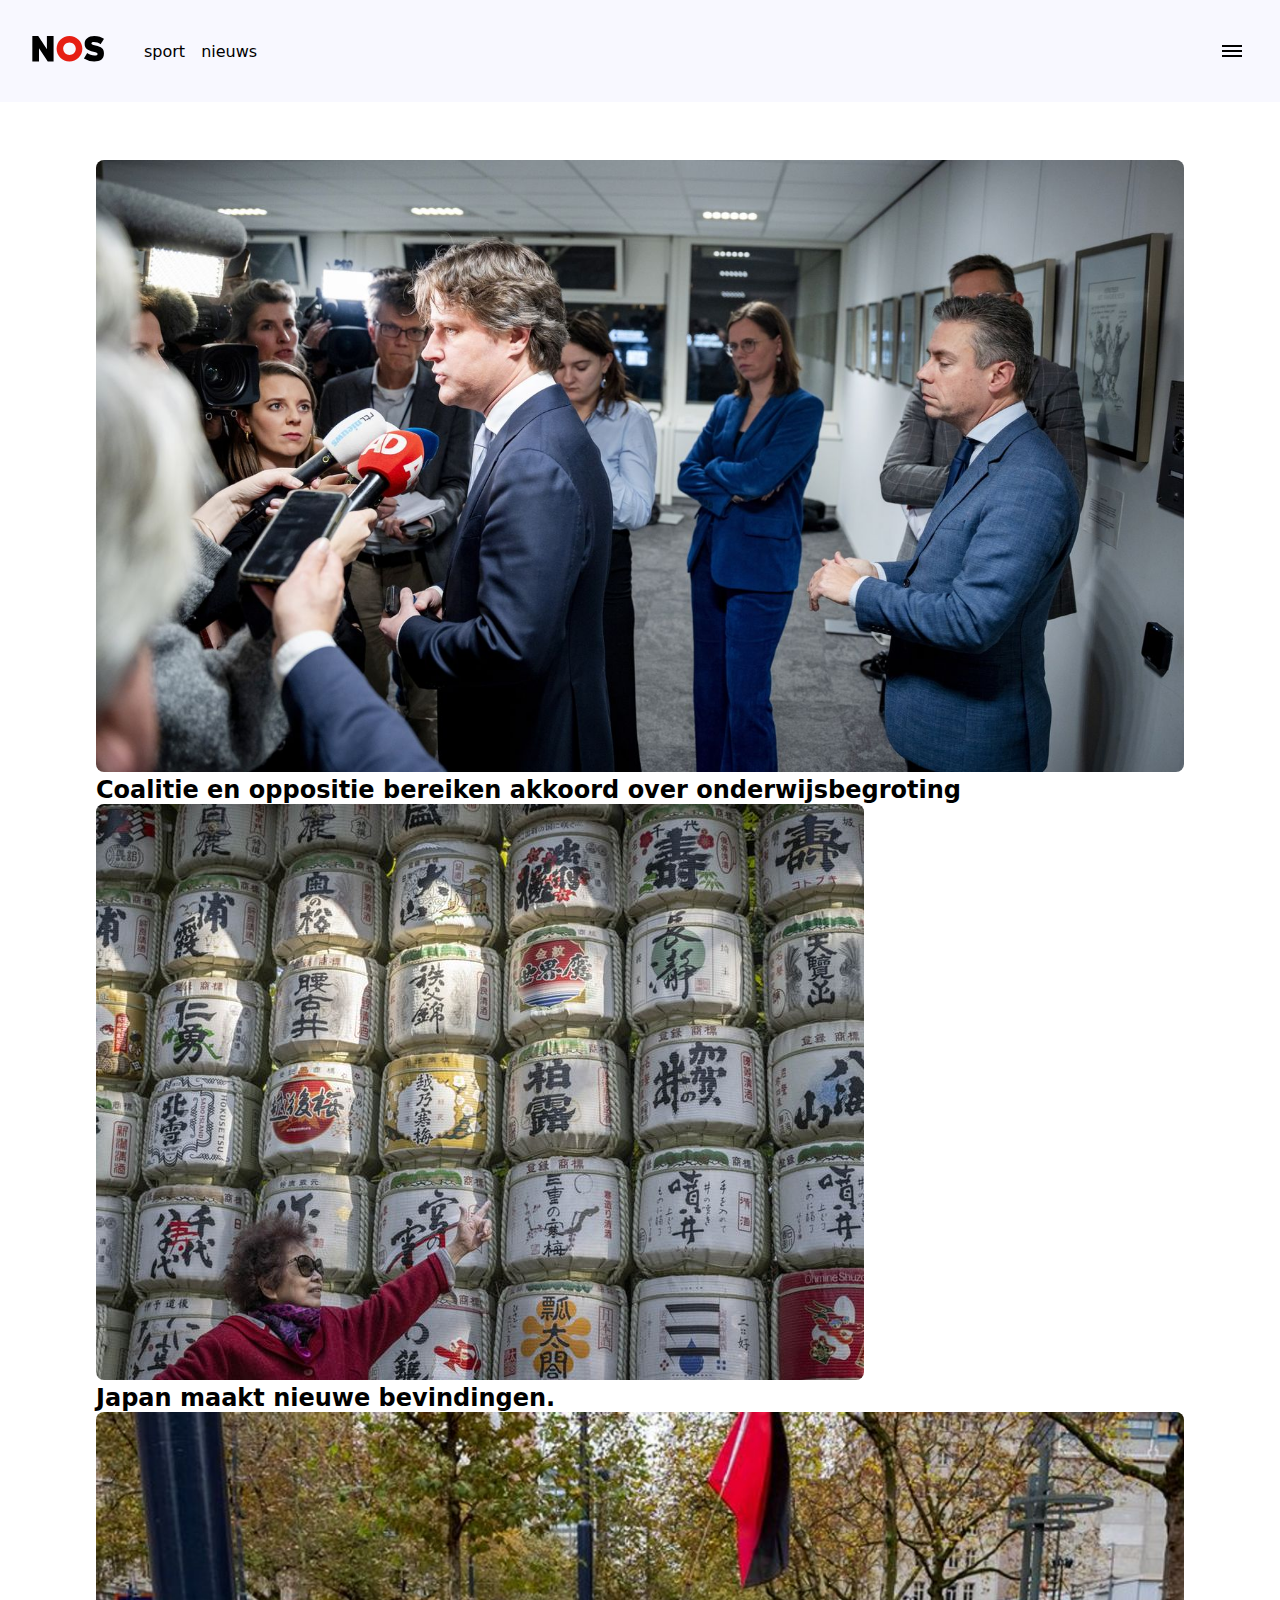
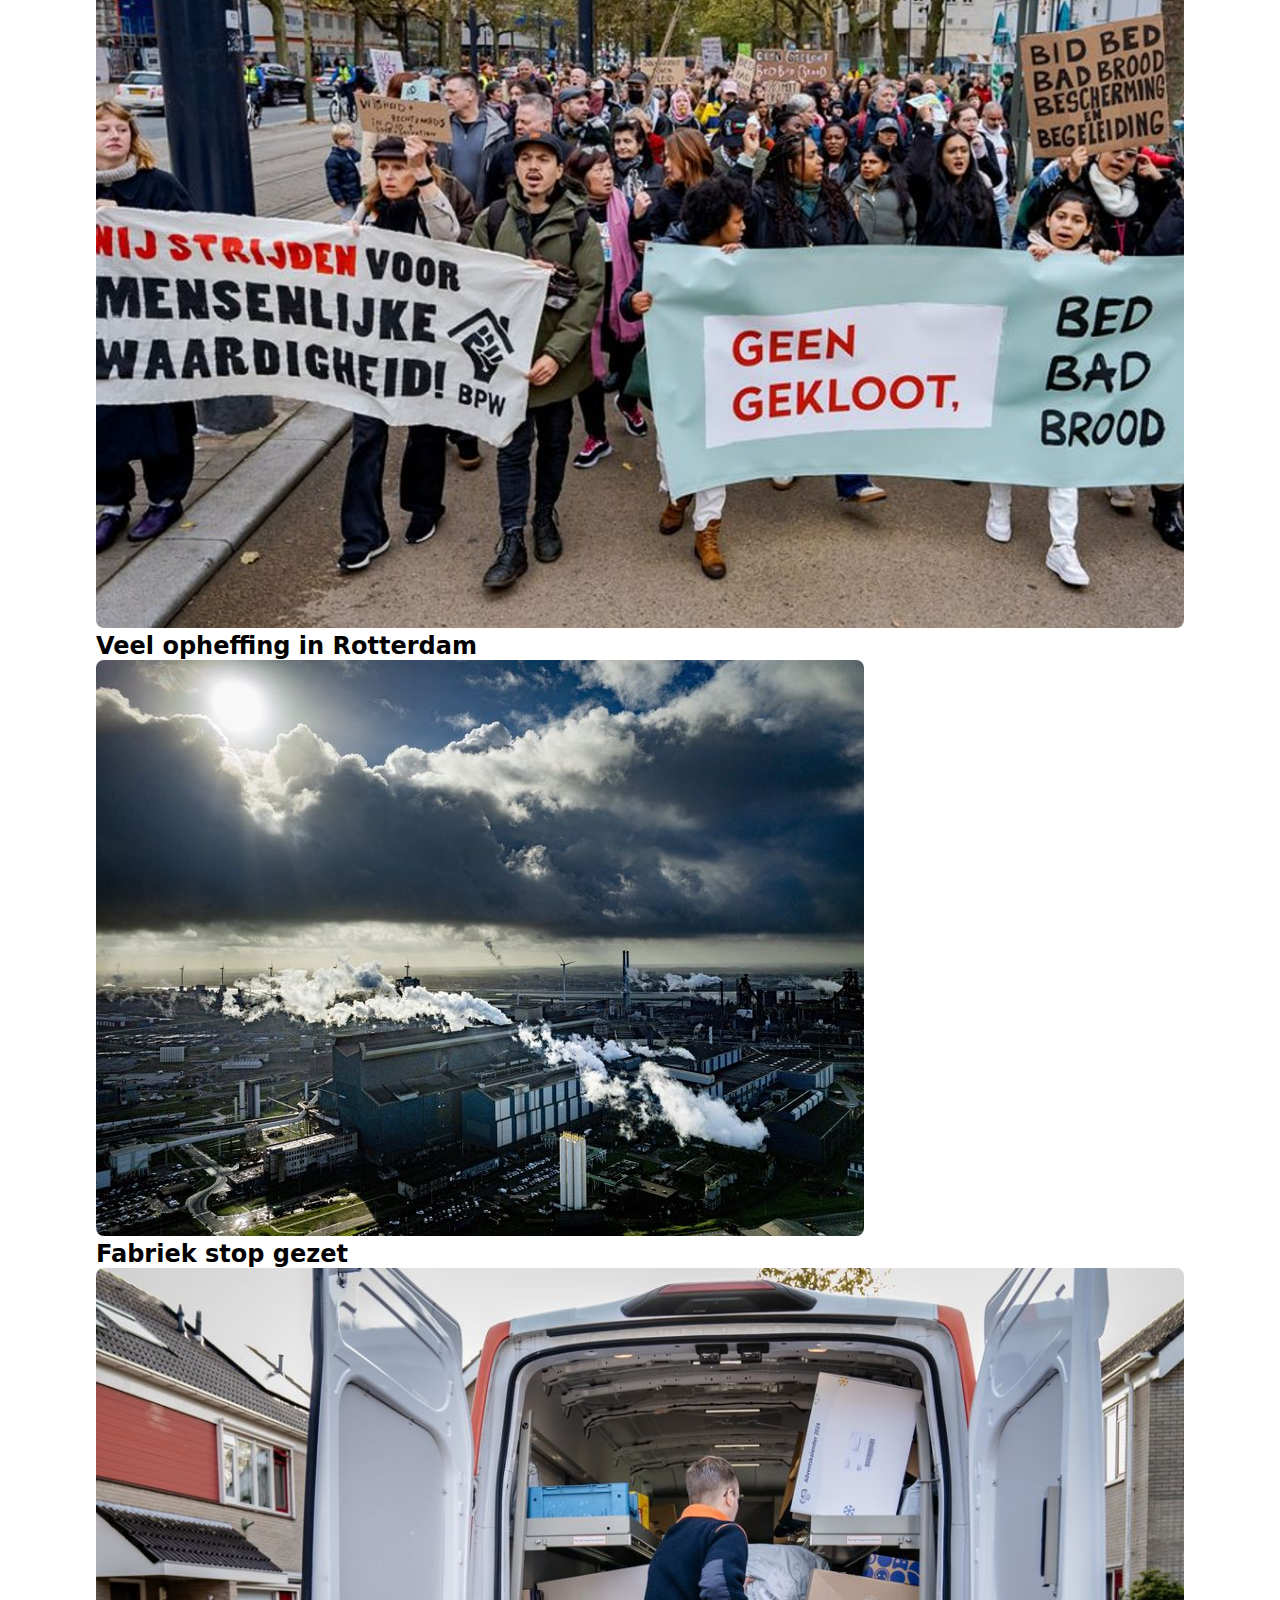
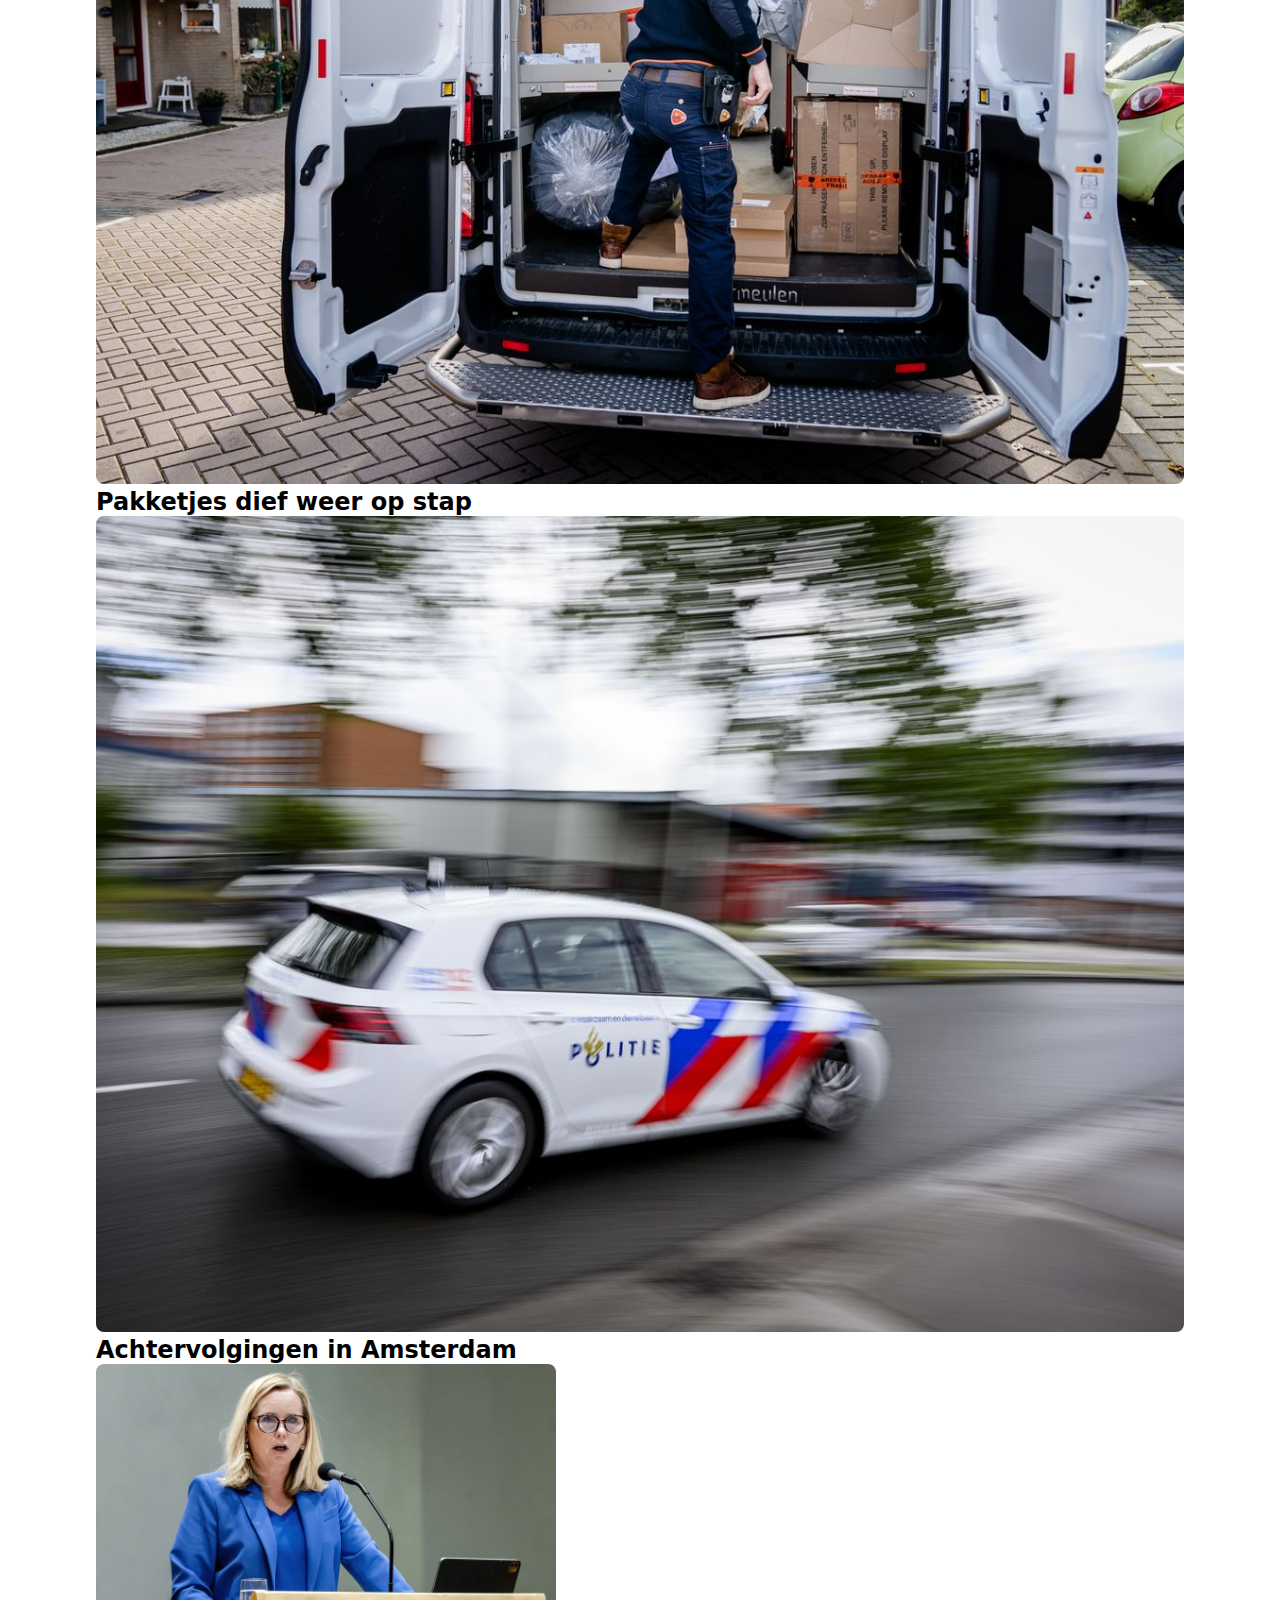
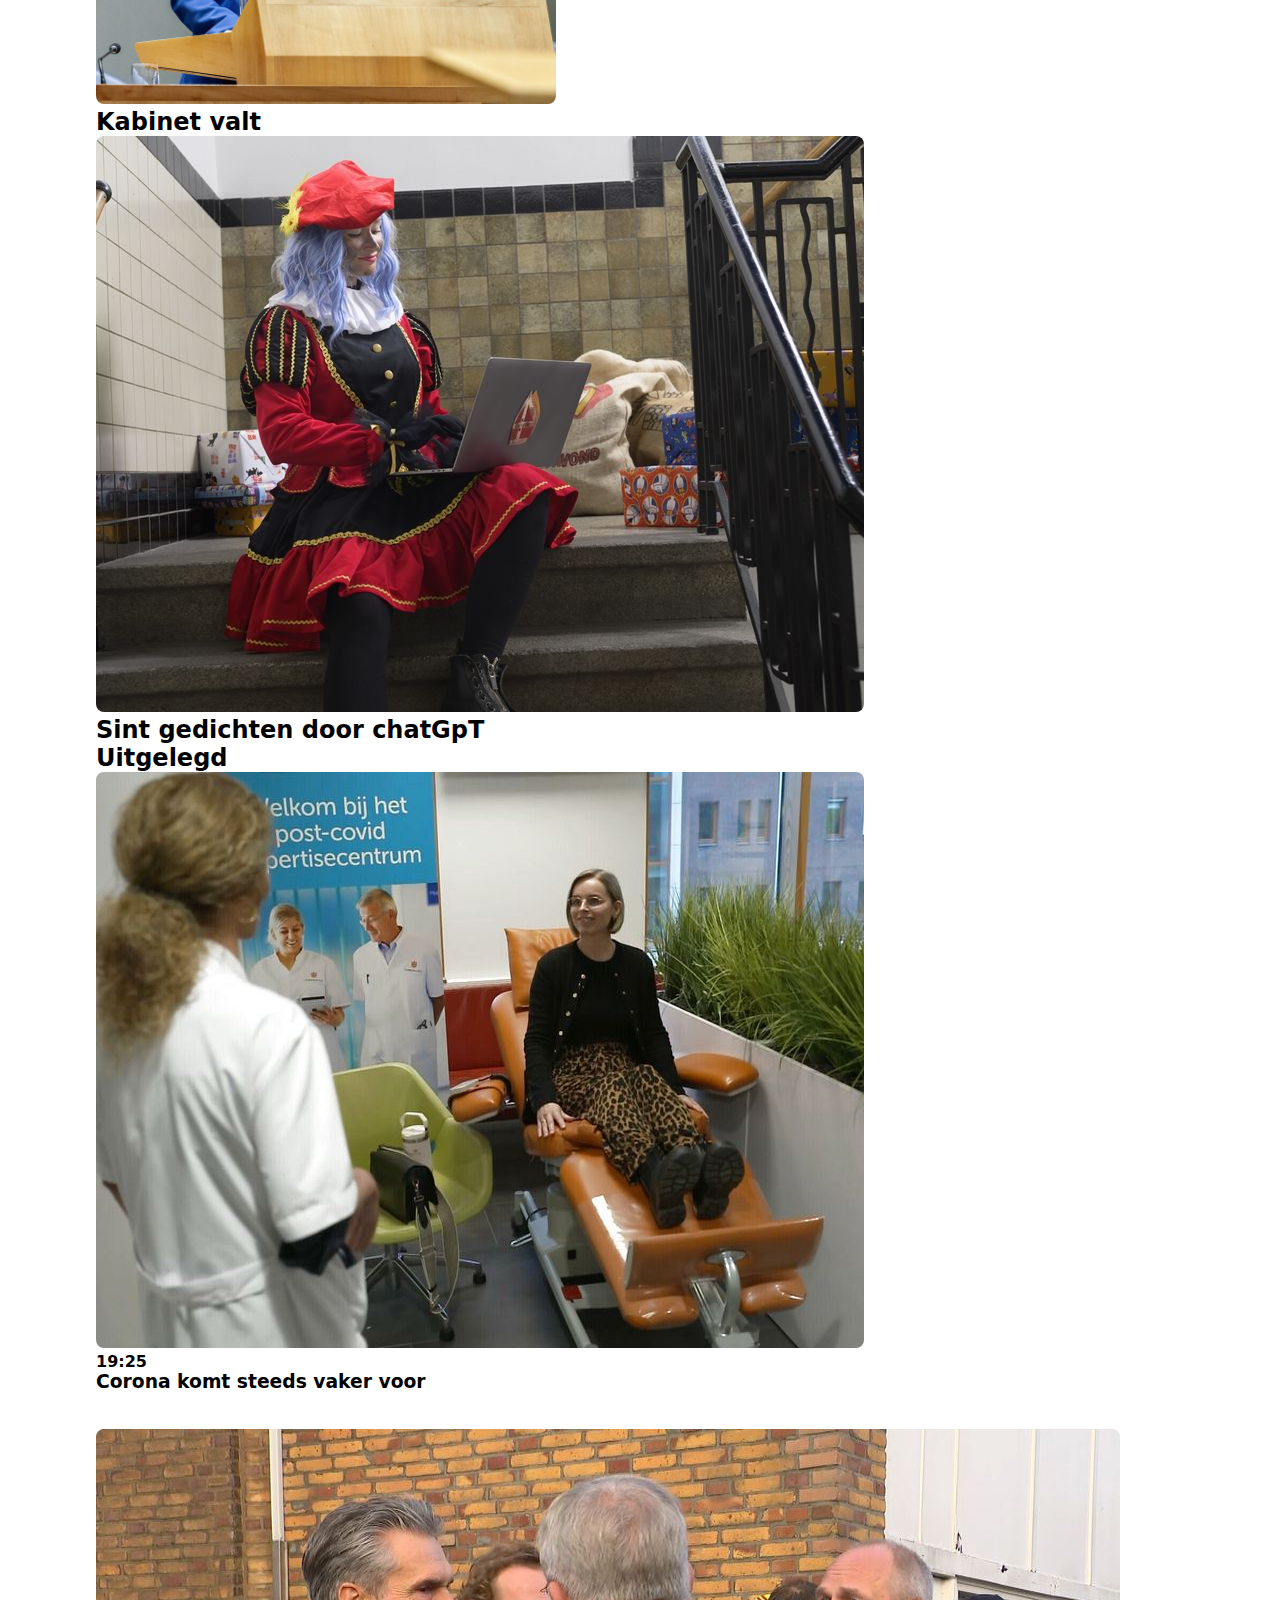
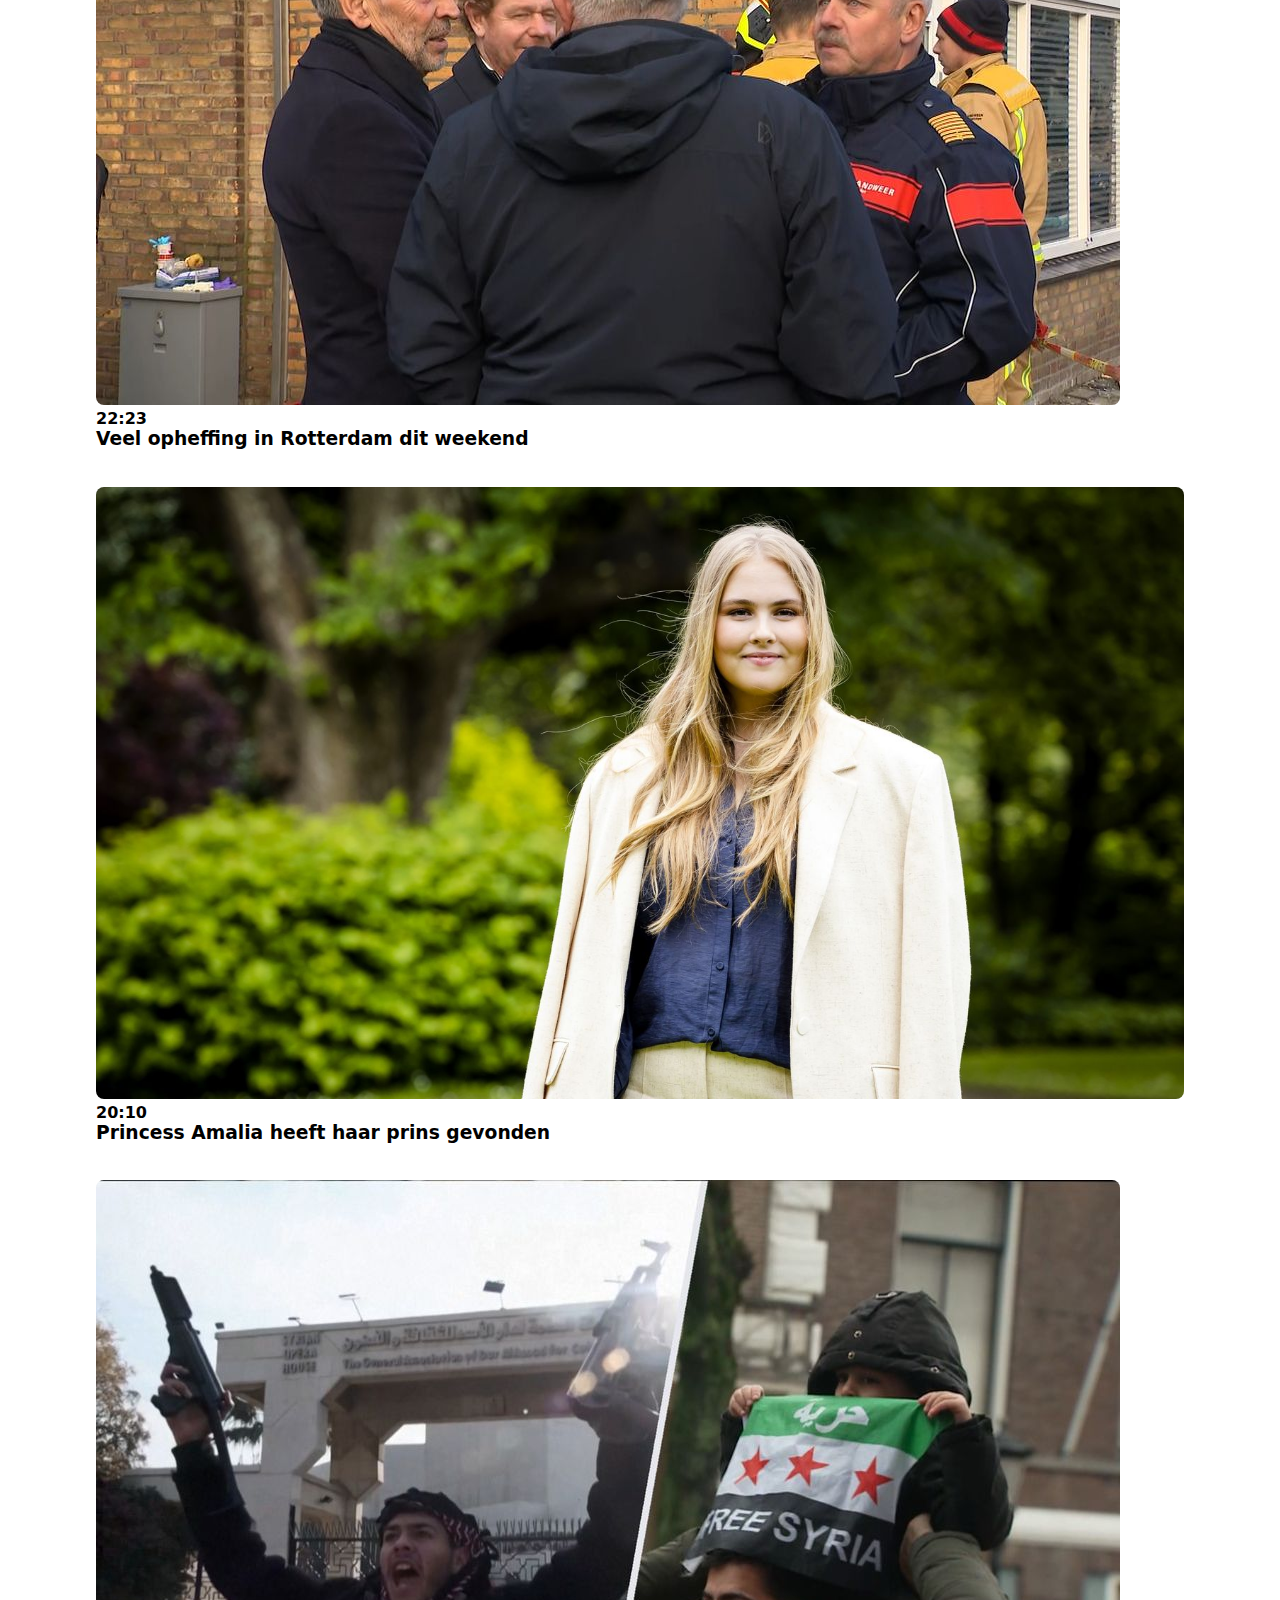
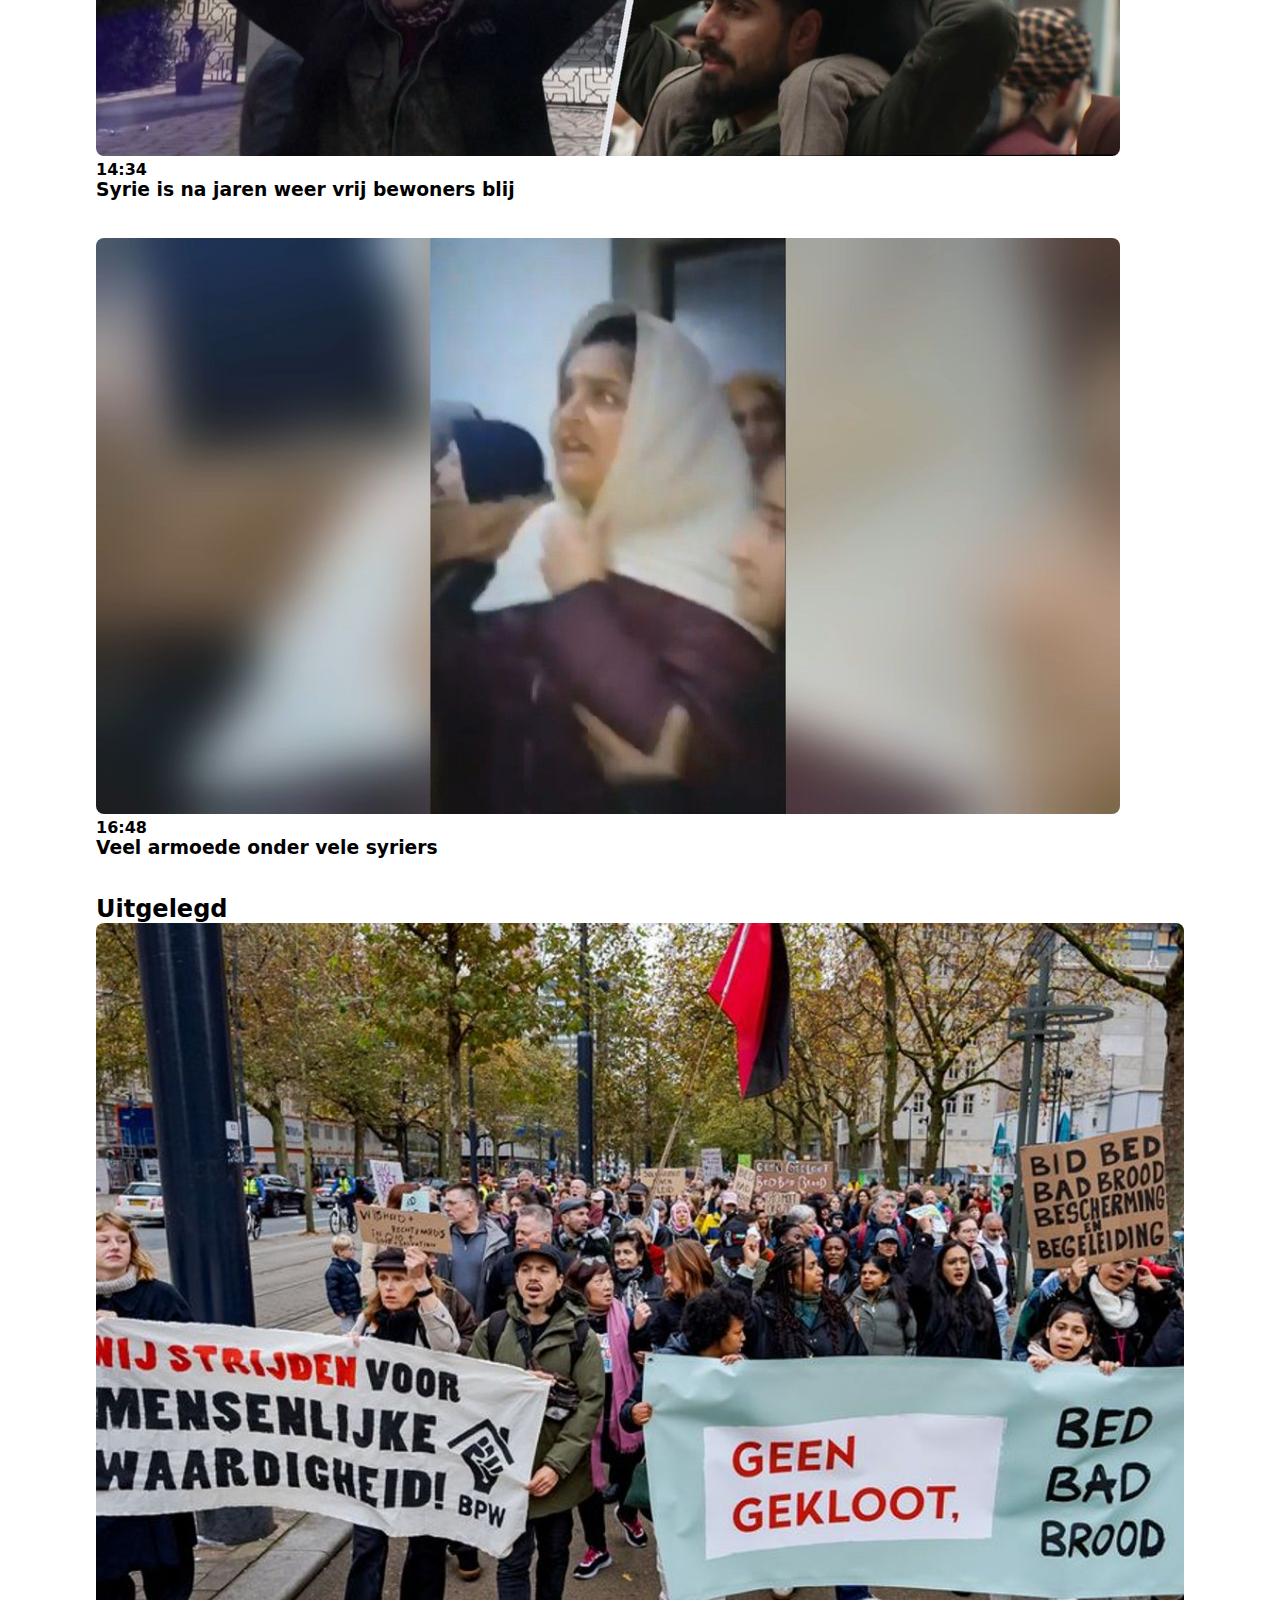
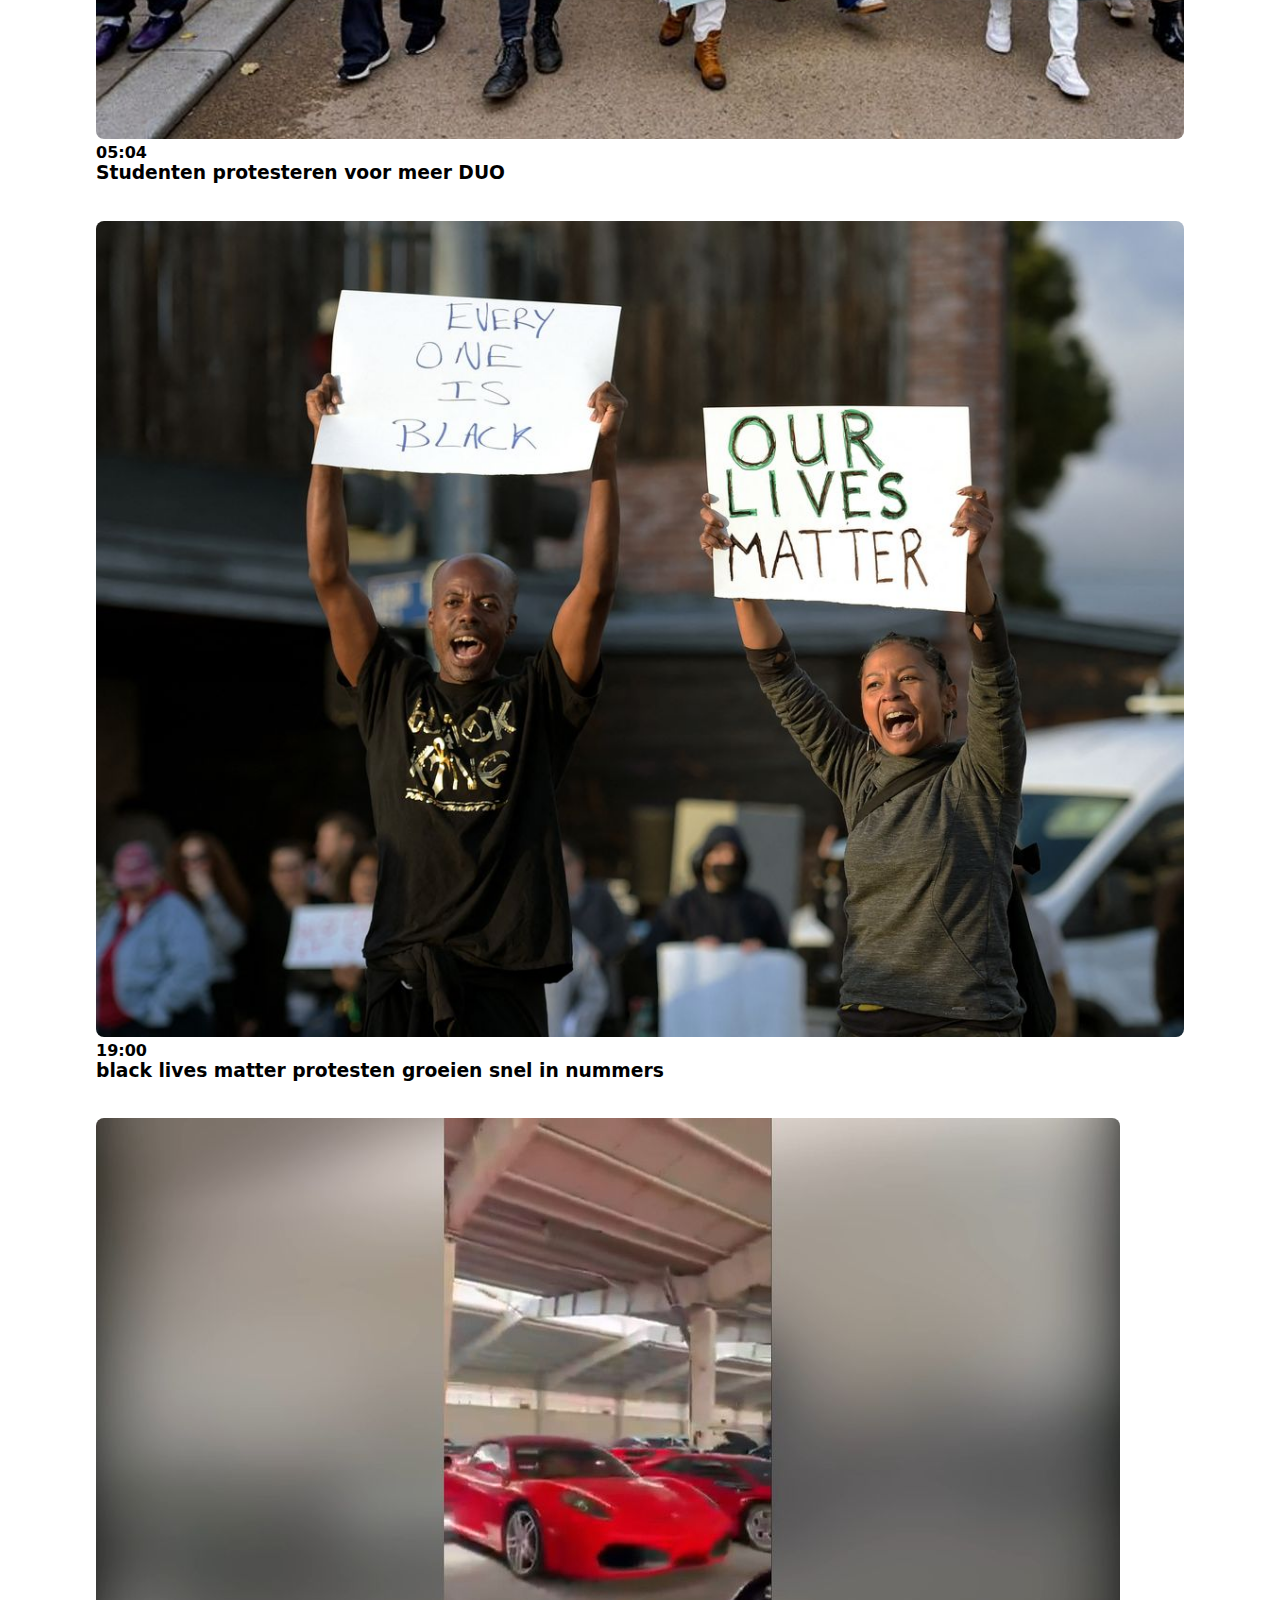
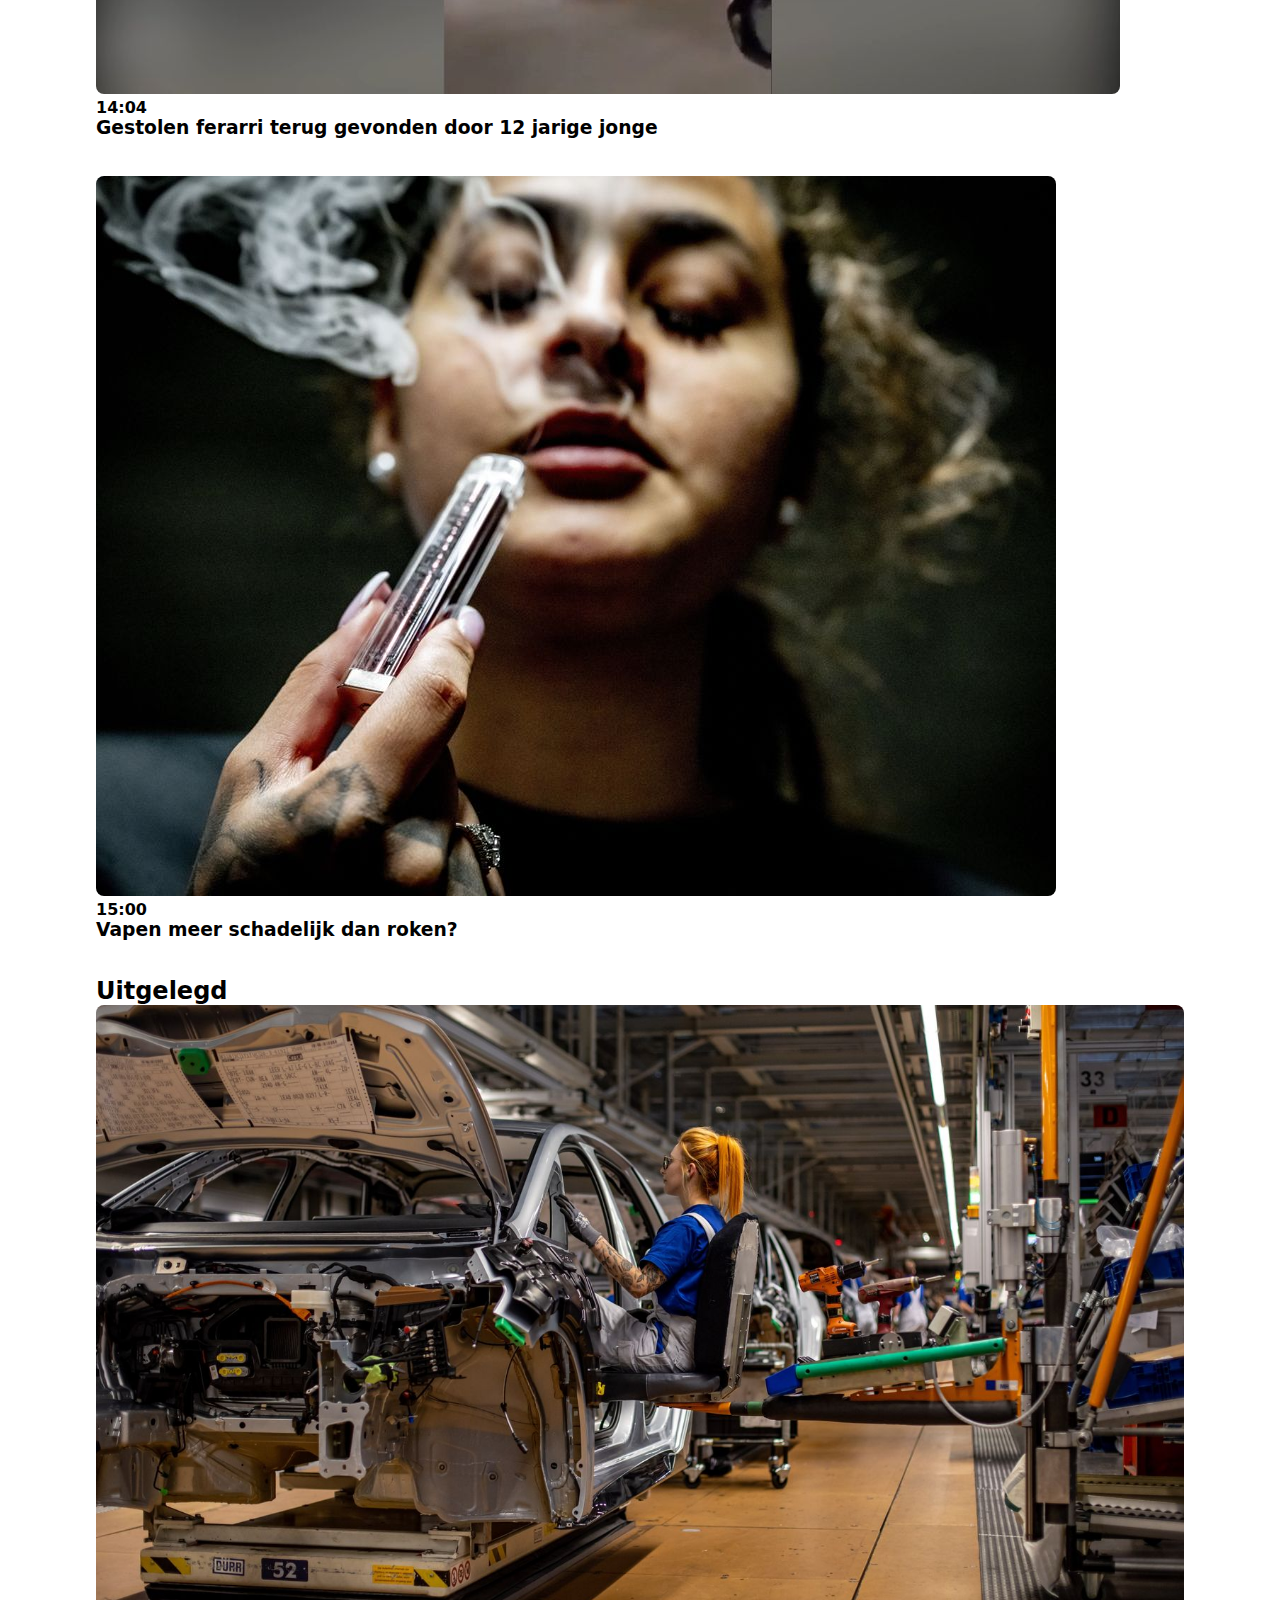
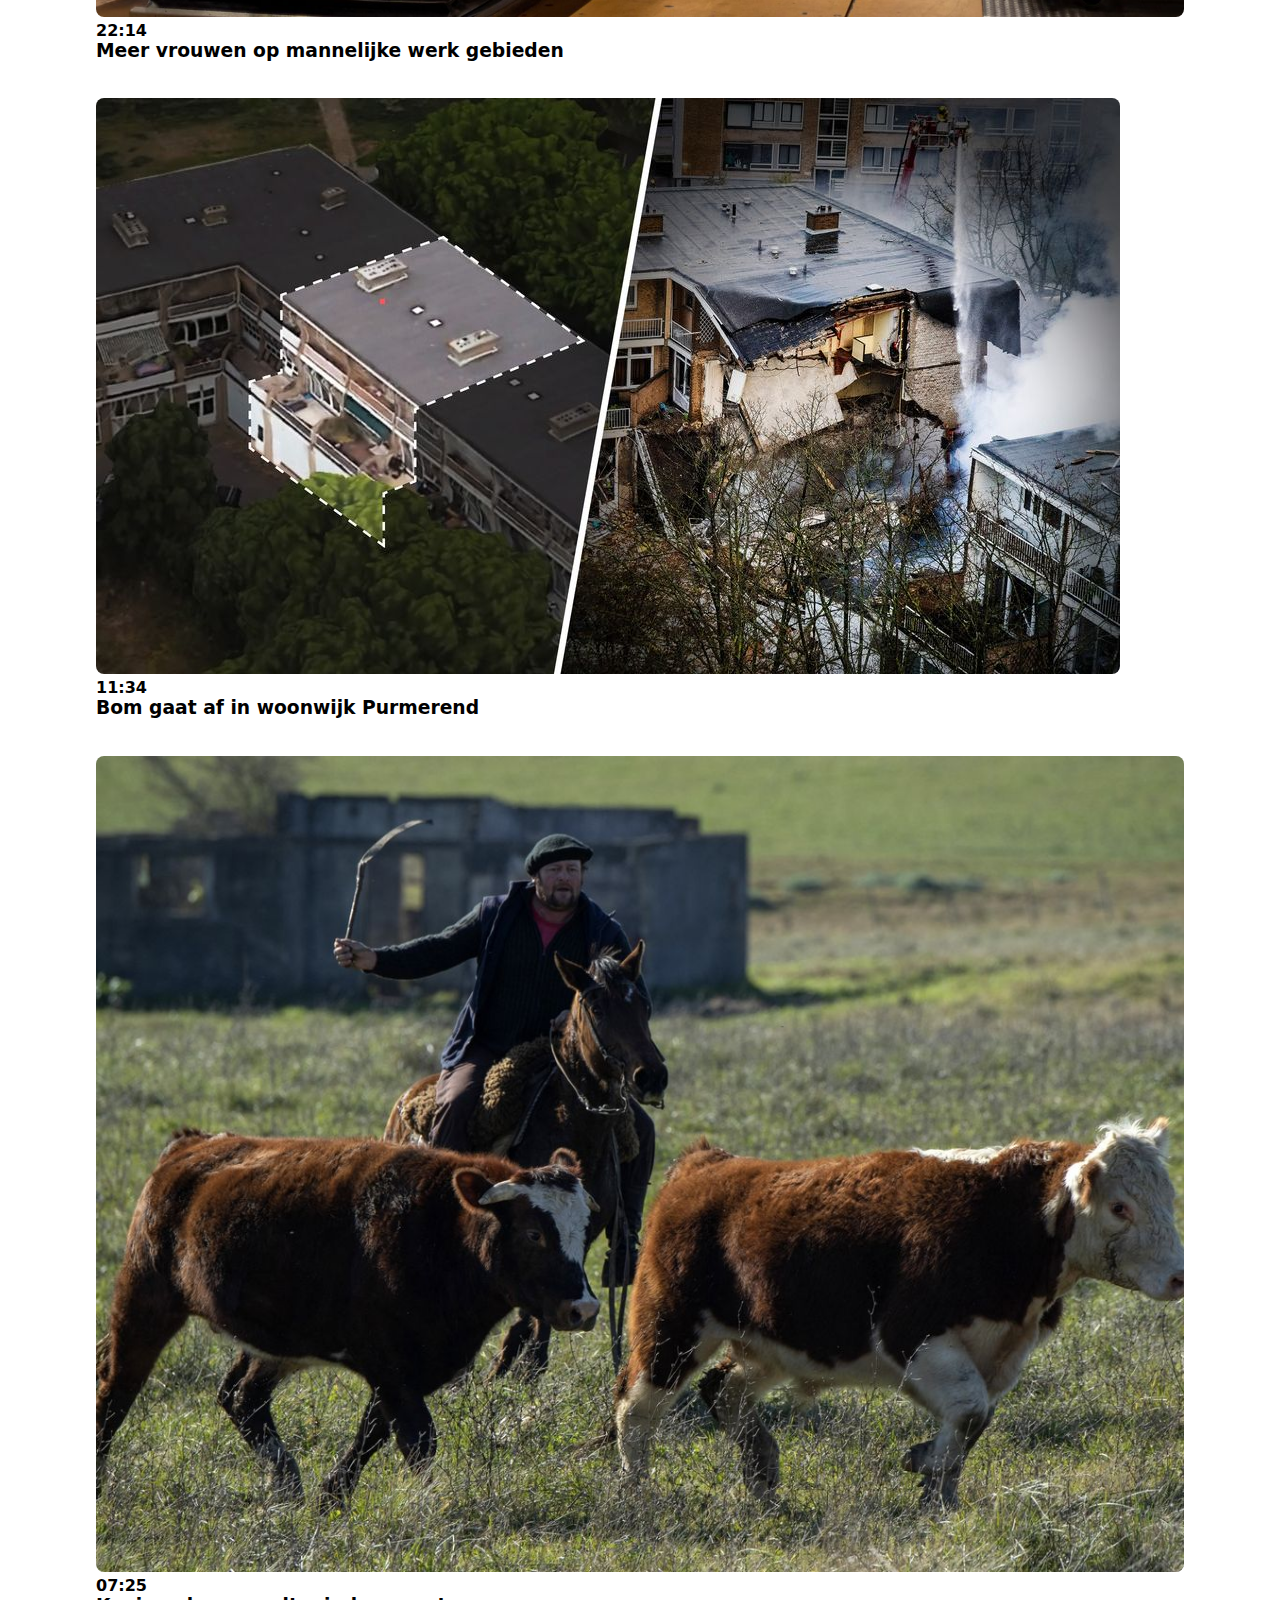
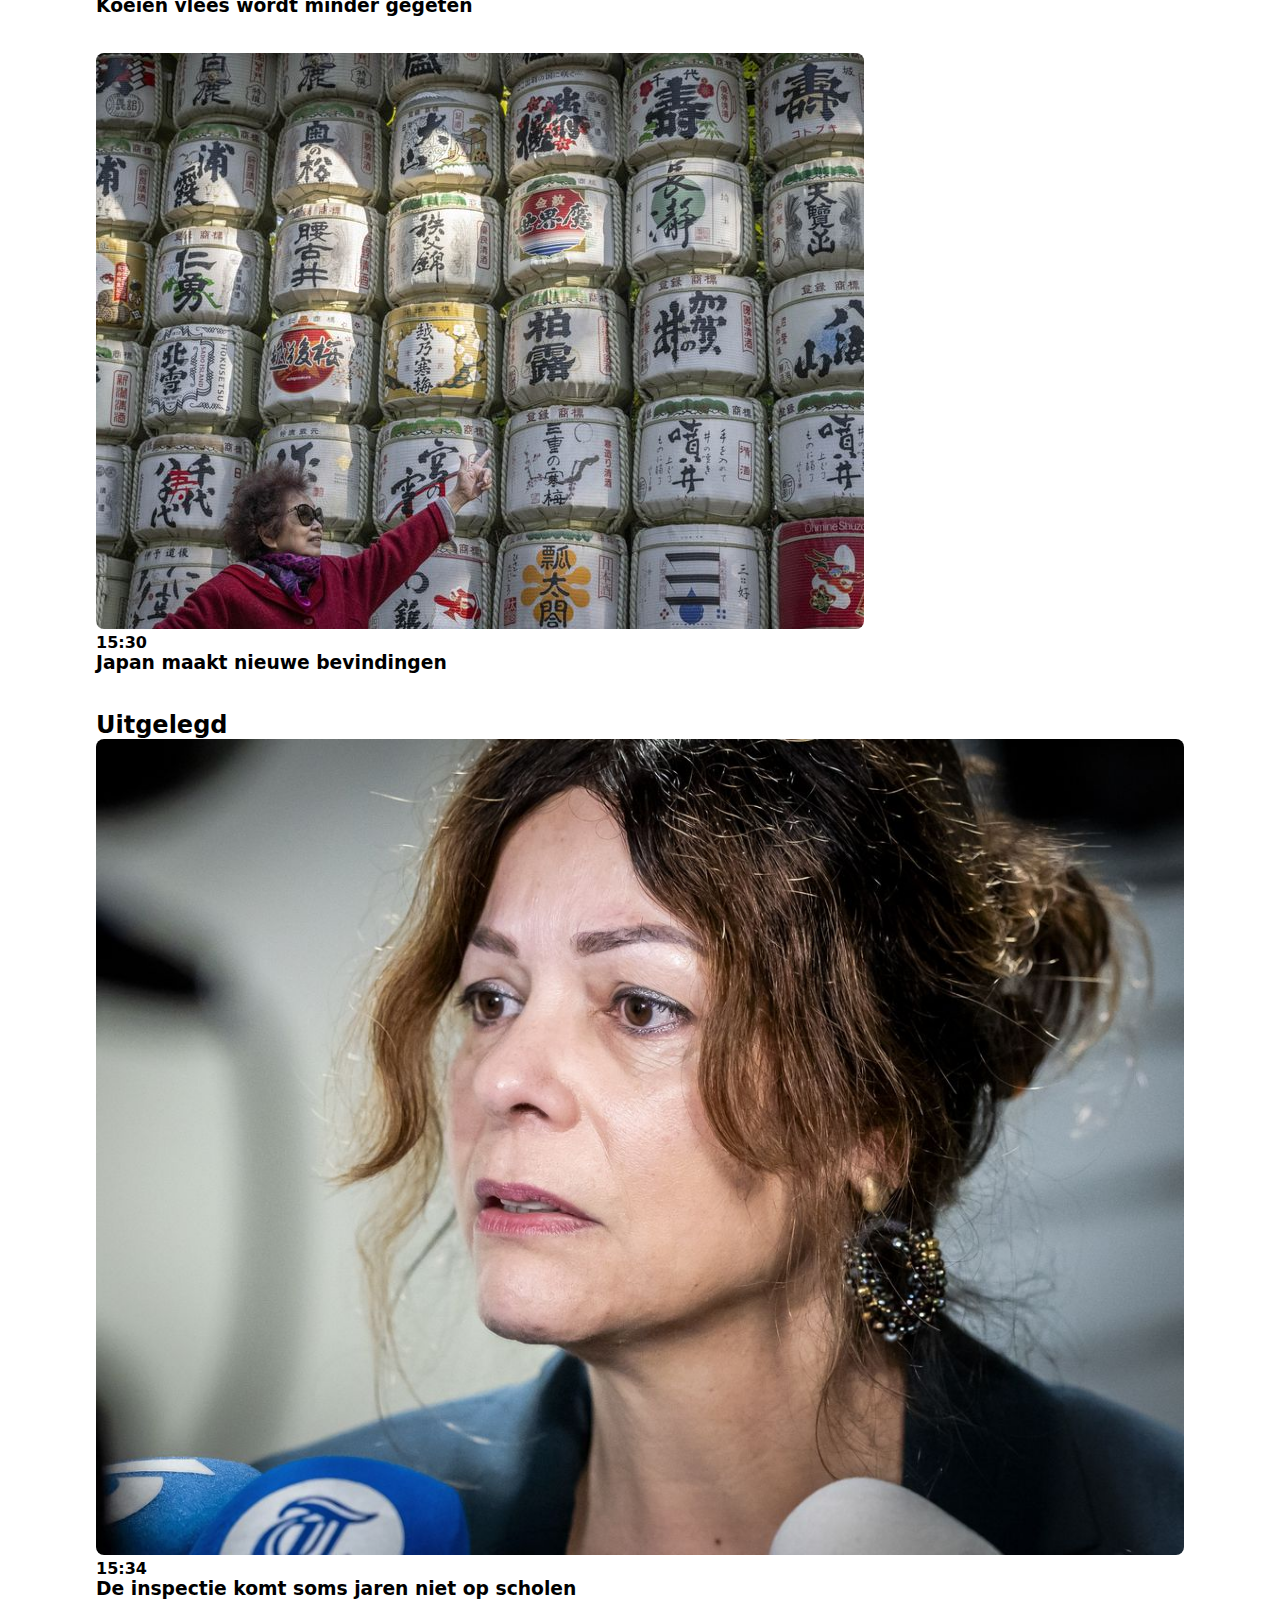
==== commit 53d00451: "bijna af" ====
--- a/index.html
+++ b/index.html
@@ -111,8 +111,8 @@
       <!-- Alle plaatjes hier zijn van "https://nos.nl/" -->
       <ul>
         <li>
-          <a href="./nieuwsbericht.html"><img src="./images/1024x576a.jpg" alt="Foto van een wolf in het wild" />
-            <h2>Wolven in het wild komen vaker voor</h2>
+          <a href="./nieuwsbericht.html"><img src="./images/report.jpg" alt="Foto van geintervieuwde mannrn" />
+            <h2>Coalitie en oppositie bereiken akkoord over onderwijsbegroting</h2>
             <div></div>
           </a>
         </li>
@@ -130,7 +130,7 @@
         </li>
         <li>
           <a href=""><img src="./images/fabriek.jpg" alt="Foto van een fabriek" />
-            <h2>Geweer fabriek op stil gezet</h2>
+            <h2>Fabriek stop gezet</h2>
             <div></div>
           </a>
         </li>
@@ -199,7 +199,8 @@
           <li>
             <a href="">
               <div>
-                <img src="./images/nosvideo_files/1024x576a(12).jpg" alt="Foto van een man met zijn zoontje waar ze een vlag vast hebben van syrie waar op staat (FREE SYRIA)">
+                <img src="./images/nosvideo_files/1024x576a(12).jpg"
+                  alt="Foto van een man met zijn zoontje waar ze een vlag vast hebben van syrie waar op staat (FREE SYRIA)">
                 <h4> 14:34</h4>
               </div>
               <h3>Syrie is na jaren weer vrij bewoners blij
@@ -228,7 +229,8 @@
           <li>
             <a href="">
               <div>
-                <img src="./images/protestroffa.jpg" alt="Foto van protesterende menigte met spandoeken waar op staat (GEEN GEKLOOT)">
+                <img src="./images/protestroffa.jpg"
+                  alt="Foto van protesterende menigte met spandoeken waar op staat (GEEN GEKLOOT)">
                 <h4> 05:04</h4>
               </div>
               <h3>Studenten protesteren voor meer DUO</h3>
@@ -389,11 +391,29 @@
           soldaat die de hitler groet doet. Ook is er een hakenkruis te zien op de boek kaft.">
           <h3>hitler 77 jaar weg</h3>
         </li>
-
-
       </ul>
     </article>
 
+    <form>
+      <fieldset>
+        <legend>Abonneer nu aan NOS!</legend>
+        
+        <label for="name">Name</label>
+        <input id="name" required type="text">
+    
+        <label for="surname">Surname</label>
+        <input id="surname" required type="text">
+        <p class="feedback">👍</p>
+      </fieldset>
+    
+      <fieldset>
+        <label for="mail">E-mail</label>
+        <input id="mail" type="email" required>  
+        <p class="feedback">👍</p>
+      </fieldset>
+    
+      <button type="submit">Go!</button>
+    </form>
   </main>
   <footer>
     <!-- Alle code hier heb ik van Cheyenne" -->
--- a/styles/style.css
+++ b/styles/style.css
@@ -1007,4 +1007,54 @@
 
 main article ul li a div h3 {
   margin-bottom: 20rem;
-}+}
+
+form {
+  display:flex;
+  flex-direction:column;
+  transition: all .2s;
+  padding:1em;
+  background-color:rgb(123, 221, 123);
+  max-width:30rem;
+  margin:0 auto;
+  overflow:hidden;
+  height:40vh
+}
+
+form:invalid {
+  background: rgba(255, 224, 13, .2);
+}
+
+fieldset {
+  display:flex;
+  flex-direction:row;
+  justify-content:center;
+  margin-bottom: 1em;
+  border:none;
+  transition: all .2s;
+  padding:1em 1em 0;
+  background:PaleGreen;
+  position: relative;
+}
+fieldset + fieldset {
+  opacity:0;
+  transition:.25s .25s;
+  transform:translateX(-120%)
+}
+
+fieldset:valid + fieldset {
+  opacity:1;
+  transform:translateX(0)
+}
+fieldset:valid p {
+  display:block;
+  color: White;
+  background:seaGreen;
+}
+
+fieldset:invalid {
+  background: rgba(255, 224, 13, .2);
+} 
+fieldset:invalid p{
+  display:none;
+}
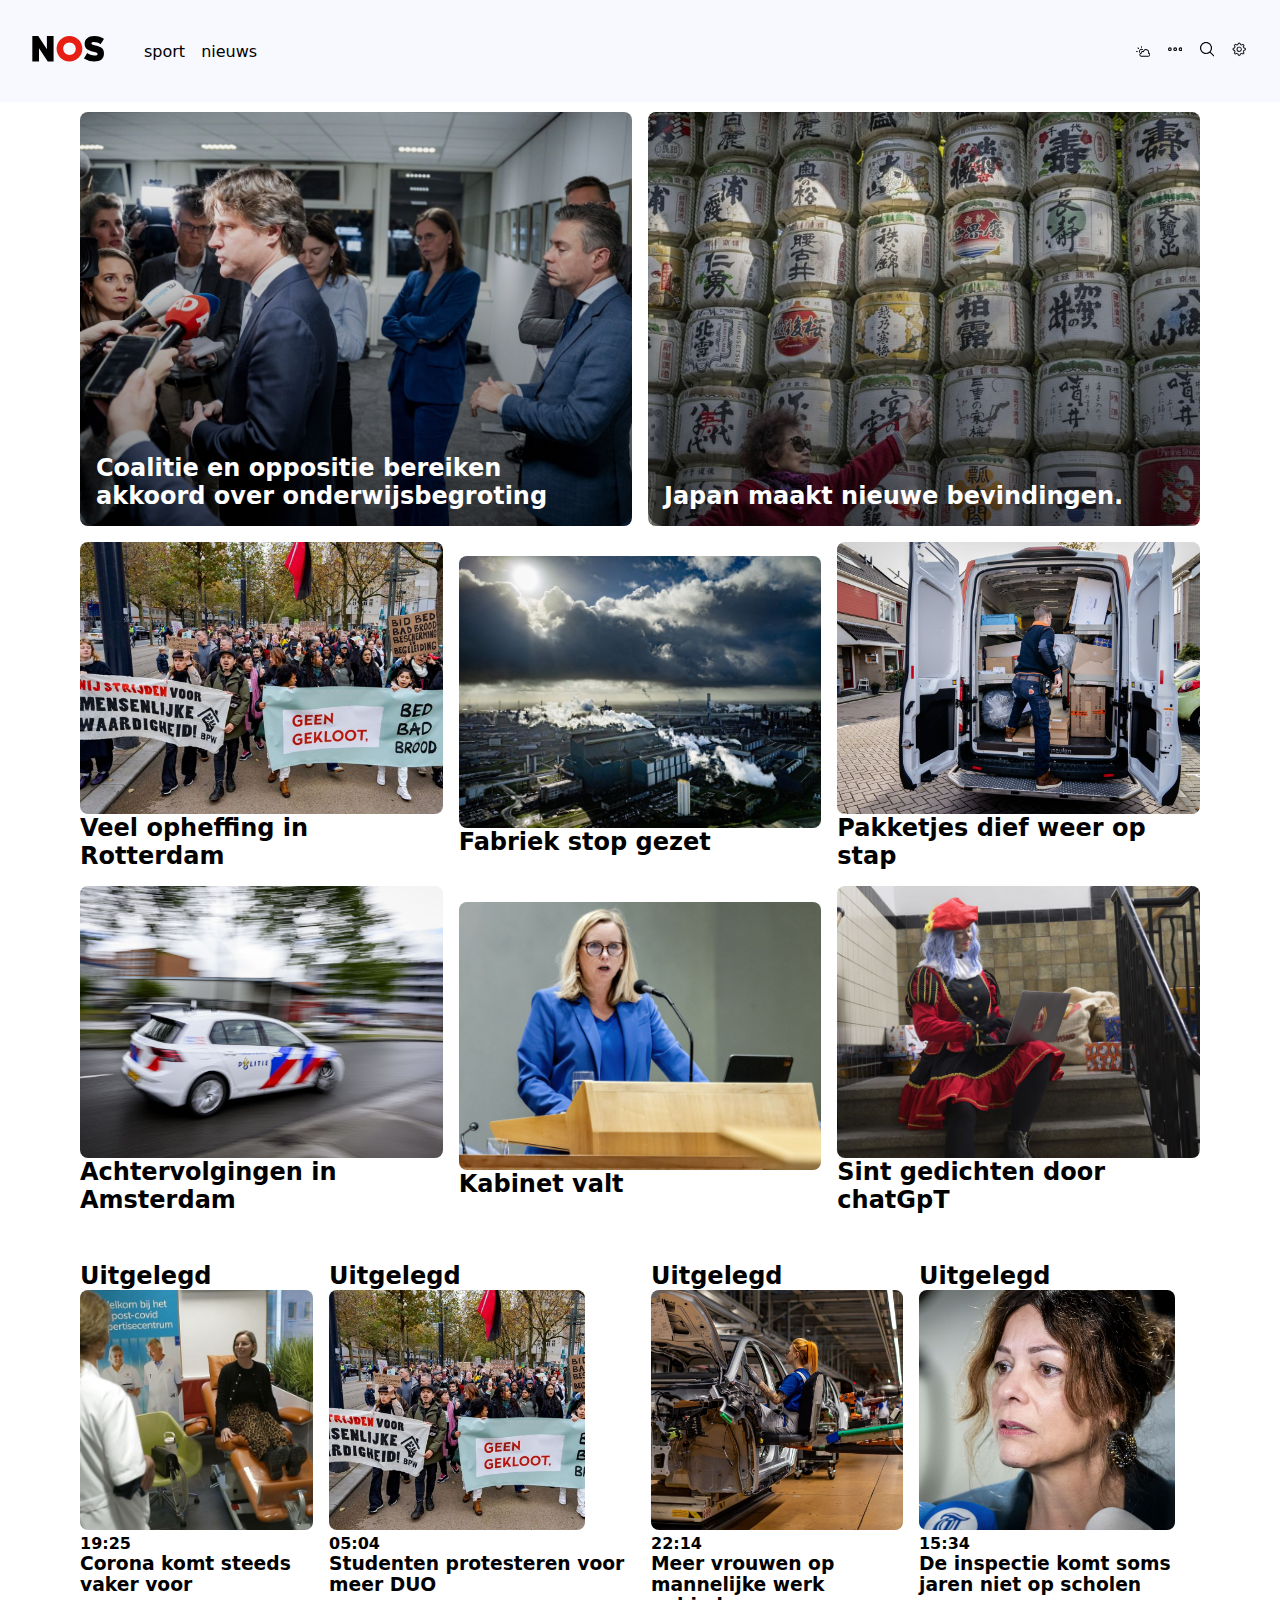
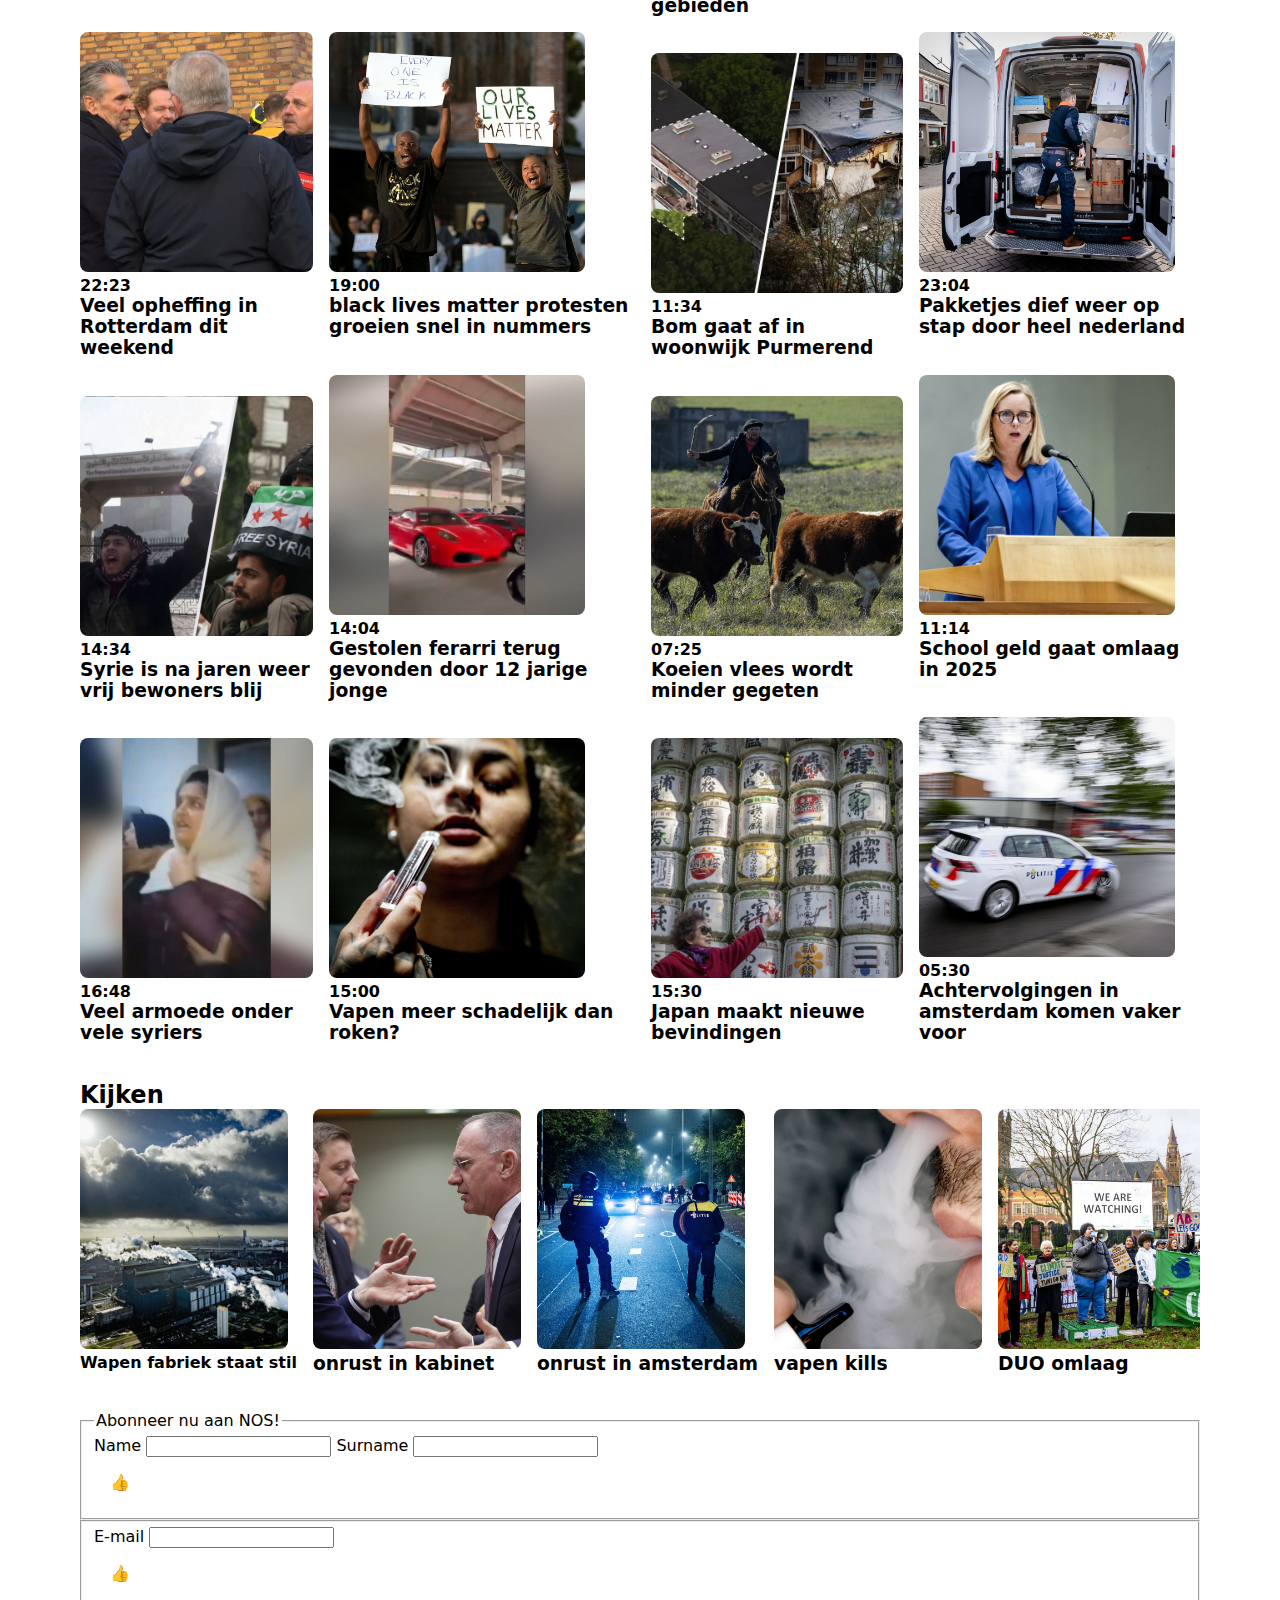
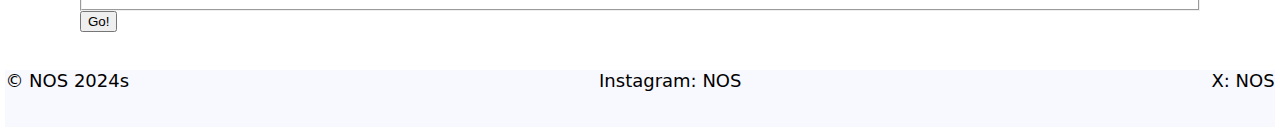
==== commit 8f79c301: "changed structure" ====
--- a/index.html
+++ b/index.html
@@ -11,12 +11,7 @@
   <link href="styles/style.css" rel="stylesheet">
   <link rel="icon" type="image/svg+xml" href="images/favicon.svg">
 </head>
-
-
-
-
 <body>
-
   <header>
     <nav>
       <h1><a href="index.html"><svg xmlns="http://www.w3.org/2000/svg" viewBox="0 0 79 28" aria-hidden="true">
--- a/styles/style.css
+++ b/styles/style.css
@@ -20,9 +20,6 @@
   /* startje */
   --color-text: #111;
   --color-background: #eee;
-  /* startje */
-  --color-text: #111;
-  --color-background: #eee;
 }
 
 main {
@@ -63,7 +60,6 @@
 }
 
 ul {
-  margin: 0;
   margin: 0;
   padding: 0;
 }
@@ -84,13 +80,9 @@
 a {
   color: black;
   text-decoration: none;
-  color: black;
-  text-decoration: none;
 }
 
 body {
-  margin: 0;
-  font-family: system-ui, -apple-system, BlinkMacSystemFont, 'Segoe UI', Roboto, Oxygen, Ubuntu, Cantarell, 'Open Sans', 'Helvetica Neue', sans-serif;
   margin: 0;
   font-family: system-ui, -apple-system, BlinkMacSystemFont, 'Segoe UI', Roboto, Oxygen, Ubuntu, Cantarell, 'Open Sans', 'Helvetica Neue', sans-serif;
 }
@@ -110,38 +102,24 @@
   position: fixed;
   width: 100%;
   top: 0;
-  display: flex;
-  align-items: center;
-  background: ghostwhite;
-  padding: 2rem 2rem;
-  gap: 2rem;
-  position: fixed;
-  width: 100%;
-  top: 0;
-
-  z-index: 2;
+
   z-index: 2;
 }
 
 
 ul {
   padding: 0;
-  padding: 0;
 }
 
 li {
   list-style-type: none;
-  list-style-type: none;
 }
 
 li a {
   color: black;
-  color: black;
 }
 
 header nav ul {
-  display: flex;
-  gap: 1rem;
   display: flex;
   gap: 1rem;
 }
@@ -155,15 +133,10 @@
 header nav ul:nth-of-type(2) {
   margin-left: auto;
   display: none;
-  margin-left: auto;
-  display: none;
 }
 
 
 header nav button {
-  display: flex;
-  width: 2rem;
-  aspect-ratio: 1/1;
   display: flex;
   width: 2rem;
   aspect-ratio: 1/1;
@@ -173,14 +146,7 @@
   justify-content: center;
   align-items: center;
   margin-left: auto;
-  gap: .2rem;
-  flex-direction: column;
-  justify-content: center;
-  align-items: center;
-  margin-left: auto;
-
-  background-color: transparent;
-  border: none;
+
   background-color: transparent;
   border: none;
 }
@@ -190,30 +156,21 @@
   height: 2px;
   width: 100%;
   background-color: black;
-  display: block;
-  height: 2px;
-  width: 100%;
-  background-color: black;
 }
 
 nav svg:first-of-type {
   width: 90%;
-  width: 90%;
 }
 
 svg {
   width: 100%;
-  width: 100%;
 }
 
 nav ul:nth-of-type(2) li {
   width: 1rem;
-  width: 1rem;
 }
 
 nav>h1 a {
-  display: block;
-  width: 5rem;
   display: block;
   width: 5rem;
 }
@@ -223,16 +180,11 @@
   position: relative;
   z-index: 0;
   overflow-x: hidden;
-  padding: 5rem 1rem 0;
-  position: relative;
-  z-index: 0;
-  overflow-x: hidden;
 
 }
 
 
 main>nav.active {
-  transform: translateX(0);
   transform: translateX(0);
 }
 
@@ -251,20 +203,14 @@
 main>nav ul {
   display: flex;
   flex-direction: column;
-  display: flex;
-  flex-direction: column;
 }
 
 main>nav ul li a {
   display: block;
   padding: 1rem;
   border-bottom: 1px black solid;
-  display: block;
-  padding: 1rem;
-  border-bottom: 1px black solid;
-}
-
-main>section:nth-of-type(1) ul>div {
+}
+
 main>section:nth-of-type(1) ul>div {
   display: block;
 }
@@ -277,8 +223,6 @@
   position: relative;
 }
 
-main>section:nth-of-type(1) ul li div {
-  background: linear-gradient(rgba(0, 0, 0, 0) 0%, rgba(0, 0, 0, 0.515) 100%);
 main>section:nth-of-type(1) ul li div {
   background: linear-gradient(rgba(0, 0, 0, 0) 0%, rgba(0, 0, 0, 0.515) 100%);
   position: absolute;
@@ -286,8 +230,6 @@
   width: 100%;
   height: 100%;
 }
-
-main>section:nth-of-type(1) ul li h3 {
 
 main>section:nth-of-type(1) ul li h3 {
   position: absolute;
@@ -383,7 +325,6 @@
   align-items: center;
   gap: 1rem;
 }
-
 
 main>section:nth-of-type(2) {
   display: flex;
@@ -412,7 +353,6 @@
 }
 
 main>section:nth-of-type(2) section article:nth-of-type(2) {
-main>section:nth-of-type(2) section article:nth-of-type(2) {
   margin: 1rem 0;
 }
 
@@ -449,7 +389,6 @@
   text-shadow: 0 0 10px black;
 }
 
-main>section:nth-of-type(2) section article:nth-of-type(2) ul li img {
 main>section:nth-of-type(2) section article:nth-of-type(2) ul li img {
   display: block;
   width: 100%;
@@ -462,31 +401,17 @@
   /* Optioneel: lichte afgeronde hoeken voor de afbeelding */
   box-shadow: 0 4px 8px rgba(0, 0, 0, 0.2);
   /* Optioneel: schaduw voor een visueel effect */
-  width: 100%;
-  /* Zorgt ervoor dat de afbeelding de breedte van de container vult */
-  height: 100%;
-  /* Zorgt ervoor dat de afbeelding de volledige hoogte vult */
-  object-fit: cover;
-  /* Zorgt ervoor dat de afbeelding de container vult zonder vervorming */
-  border-radius: 4px;
-  /* Optioneel: lichte afgeronde hoeken voor de afbeelding */
-  box-shadow: 0 4px 8px rgba(0, 0, 0, 0.2);
-  /* Optioneel: schaduw voor een visueel effect */
-}
-
-main>section:nth-of-type(2) section article:nth-of-type(3) {
+}
 
 main>section:nth-of-type(2) section article:nth-of-type(3) {
   margin: 1rem 0;
 }
 
 main>section:nth-of-type(2) {
-main>section:nth-of-type(2) {
   gap: 1rem;
 }
 
 
-main>section:nth-of-type(2) div {
 main>section:nth-of-type(2) div {
   display: none;
   gap: 1rem;
@@ -495,15 +420,10 @@
 
 main>section:nth-of-type(2) section article:nth-of-type(1) ul,
 main>section:nth-of-type(2) section article:nth-of-type(3) ul {
-main>section:nth-of-type(2) section article:nth-of-type(1) ul,
-main>section:nth-of-type(2) section article:nth-of-type(3) ul {
   display: flex;
   flex-direction: column;
   gap: 2rem;
 }
-
-main>section:nth-of-type(2) section article:nth-of-type(1) ul li,
-main>section:nth-of-type(2) section article:nth-of-type(3) ul li {
 
 main>section:nth-of-type(2) section article:nth-of-type(1) ul li,
 main>section:nth-of-type(2) section article:nth-of-type(3) ul li {
@@ -515,14 +435,9 @@
 
 main>section:nth-of-type(2) section article:nth-of-type(1) ul li h4,
 main>section:nth-of-type(2) section article:nth-of-type(3) ul li h4 {
-main>section:nth-of-type(2) section article:nth-of-type(1) ul li h4,
-main>section:nth-of-type(2) section article:nth-of-type(3) ul li h4 {
   display: none;
 }
-}
-
-main>section:nth-of-type(2) section article:nth-of-type(1) ul li img,
-main>section:nth-of-type(2) section article:nth-of-type(3) ul li img {
+
 main>section:nth-of-type(2) section article:nth-of-type(1) ul li img,
 main>section:nth-of-type(2) section article:nth-of-type(3) ul li img {
   width: 7rem;
@@ -532,12 +447,9 @@
 }
 
 main>section:nth-of-type(2) section article:nth-of-type(2) h2 {
-main>section:nth-of-type(2) section article:nth-of-type(2) h2 {
   margin: 1rem 0;
 }
-}
-
-main>section:nth-of-type(3) {
+
 main>section:nth-of-type(3) {
   display: flex;
   flex-direction: column;
@@ -565,11 +477,9 @@
 }
 
 main>section:nth-of-type(3) article ul li a div {
-main>section:nth-of-type(3) article ul li a div {
   position: relative;
 }
 
-main>section:nth-of-type(3) article ul li a div img {
 main>section:nth-of-type(3) article ul li a div img {
   aspect-ratio: 1/1;
   object-fit: cover;
@@ -577,11 +487,9 @@
 
 
 main>section:nth-of-type(3) article h2 {
-main>section:nth-of-type(3) article h2 {
   margin: 1rem 0;
 }
 
-main>section:nth-of-type(3) article ul li a div h4 {
 main>section:nth-of-type(3) article ul li a div h4 {
   position: absolute;
   bottom: 1.5rem;
@@ -595,7 +503,6 @@
 }
 
 main>section:nth-of-type(3) article ul li a h3 {
-main>section:nth-of-type(3) article ul li a h3 {
   font-size: .8rem;
 }
 
@@ -650,9 +557,6 @@
 
 
 @media (min-width: 786px) {
-  header nav ul:nth-of-type(2) li:nth-of-type(1) a {
-    display: block;
-  }
   header nav ul:nth-of-type(2) li:nth-of-type(1) a {
     display: block;
   }
@@ -742,40 +646,24 @@
     display: none;
     margin-left: auto;
   }
-  header nav button {
-    display: none;
-    margin-left: auto;
-  }
 
   header nav ul:nth-of-type(2) {
     display: flex;
   }
-  header nav ul:nth-of-type(2) {
-    display: flex;
-  }
 
   main article:nth-of-type(1) ul {
     flex-direction: row;
   }
-  main article:nth-of-type(1) ul {
-    flex-direction: row;
-  }
 
   main article:nth-of-type(1) ul li:nth-of-type(3) {
     display: none;
   }
-  main article:nth-of-type(1) ul li:nth-of-type(3) {
-    display: none;
-  }
-
-  main>section:nth-of-type(2) {
+
   main>section:nth-of-type(2) {
     flex-direction: row;
     margin-top: 3rem;
   }
 
-  main>section:nth-of-type(2) section article:nth-of-type(1) ul,
-  main>section:nth-of-type(2) section article:nth-of-type(3) ul {
   main>section:nth-of-type(2) section article:nth-of-type(1) ul,
   main>section:nth-of-type(2) section article:nth-of-type(3) ul {
     display: grid;
@@ -789,16 +677,7 @@
     align-items: flex-start;
     flex-direction: column;
   }
-  main>section:nth-of-type(2) section article:nth-of-type(1) ul li,
-  main>section:nth-of-type(2) section article:nth-of-type(3) ul li {
-    align-items: flex-start;
-    flex-direction: column;
-  }
-
-  main>section:nth-of-type(2) section article:nth-of-type(1) ul li h4,
-  main>section:nth-of-type(2) section article:nth-of-type(3) ul li h4 {
-    display: block;
-  }
+
   main>section:nth-of-type(2) section article:nth-of-type(1) ul li h4,
   main>section:nth-of-type(2) section article:nth-of-type(3) ul li h4 {
     display: block;
@@ -811,19 +690,8 @@
     border-radius: .5rem;
     object-fit: cover;
   }
-  main>section:nth-of-type(2) section article:nth-of-type(1) ul li img,
-  main>section:nth-of-type(2) section article:nth-of-type(3) ul li img {
-    width: 100%;
-    height: auto;
-    border-radius: .5rem;
-    object-fit: cover;
-  }
-
-
-  main>section:nth-of-type(2) section article:nth-of-type(1) ul li img,
-  main>section:nth-of-type(2) section article:nth-of-type(2) ul li img,
-  main>section:nth-of-type(2) section article:nth-of-type(3) ul li img,
-  main>section:nth-of-type(2) section article:nth-of-type(4) ul li img {
+
+
   main>section:nth-of-type(2) section article:nth-of-type(1) ul li img,
   main>section:nth-of-type(2) section article:nth-of-type(2) ul li img,
   main>section:nth-of-type(2) section article:nth-of-type(3) ul li img,
@@ -840,22 +708,11 @@
     flex-direction: column;
   }
 
-  main>section:nth-of-type(2) div {
-    display: flex;
-    gap: 1rem;
-    flex-direction: column;
-  }
-
   main>section:nth-of-type(2) div aside {
     width: 20rem;
     background-color: ghostwhite;
     padding: 2rem;
   }
-  main>section:nth-of-type(2) div aside {
-    width: 20rem;
-    background-color: ghostwhite;
-    padding: 2rem;
-  }
 
   main>section:nth-of-type(2) div aside ul {
     display: flex;
@@ -868,17 +725,6 @@
     border-bottom: 1px black solid;
     padding: 0 0 1rem;
   }
-  main>section:nth-of-type(2) div aside ul {
-    display: flex;
-    flex-direction: column;
-    gap: 0;
-  }
-
-  main>section:nth-of-type(2) div aside ul li {
-    margin: .5rem 0;
-    border-bottom: 1px black solid;
-    padding: 0 0 1rem;
-  }
 
   main>section:nth-of-type(2) div aside h3 {
     font-size: .8rem;
@@ -890,21 +736,7 @@
     font-size: .8rem;
     margin: 0;
   }
-  main>section:nth-of-type(2) div aside h3 {
-    font-size: .8rem;
-    margin: 0;
-    font-weight: 300;
-  }
-
-  main>section:nth-of-type(2) div aside h4 {
-    font-size: .8rem;
-    margin: 0;
-  }
-
-  main>section:nth-of-type(2) div aside:nth-of-type(2) ul li {
-    display: flex;
-    align-items: center;
-    gap: 1rem;
+
   main>section:nth-of-type(2) div aside:nth-of-type(2) ul li {
     display: flex;
     align-items: center;
@@ -924,31 +756,11 @@
     display: flex;
     flex-direction: column;
   }
-  }
-
-  main>section:nth-of-type(2) div aside:nth-of-type(2) ul li img {
-    width: 3rem;
-    height: 3rem;
-    object-fit: cover;
-    border-radius: 100rem;
-    aspect-ratio: 1/1;
-  }
-
-  main>section:nth-of-type(2) div aside:nth-of-type(2) ul li a {
-    display: flex;
-    flex-direction: column;
-  }
 
   main>section:nth-of-type(2) div aside:nth-of-type(2) ul li a p {
     margin: 0;
   }
-  main>section:nth-of-type(2) div aside:nth-of-type(2) ul li a p {
-    margin: 0;
-  }
-
-  main>section:nth-of-type(3) article ul li {
-    width: 15%;
-  }
+
   main>section:nth-of-type(3) article ul li {
     width: 15%;
   }
@@ -958,21 +770,12 @@
     justify-content: center;
     justify-items: center;
   }
-  [class="tweedepagina"] main section {
-    display: flex;
-    justify-content: center;
-    justify-items: center;
-  }
 
   .tweedepagina img:nth-of-type(2) {
     width: 2rem;
     height: 2rem;
-  .tweedepagina img:nth-of-type(2) {
-    width: 2rem;
-    height: 2rem;
-
-
-  }
+
+
   }
 
   .tweedepagina section:nth-of-type(2) {
@@ -981,12 +784,6 @@
     align-items: center;
     margin-top: 2em;
   }
-  .tweedepagina section:nth-of-type(2) {
-    display: flex;
-    flex-direction: column;
-    align-items: center;
-    margin-top: 2em;
-  }
 
   .tweedepagina main p {
     margin: 0px 0px 1.5rem;
@@ -1007,54 +804,4 @@
 
 main article ul li a div h3 {
   margin-bottom: 20rem;
-}
-
-form {
-  display:flex;
-  flex-direction:column;
-  transition: all .2s;
-  padding:1em;
-  background-color:rgb(123, 221, 123);
-  max-width:30rem;
-  margin:0 auto;
-  overflow:hidden;
-  height:40vh
-}
-
-form:invalid {
-  background: rgba(255, 224, 13, .2);
-}
-
-fieldset {
-  display:flex;
-  flex-direction:row;
-  justify-content:center;
-  margin-bottom: 1em;
-  border:none;
-  transition: all .2s;
-  padding:1em 1em 0;
-  background:PaleGreen;
-  position: relative;
-}
-fieldset + fieldset {
-  opacity:0;
-  transition:.25s .25s;
-  transform:translateX(-120%)
-}
-
-fieldset:valid + fieldset {
-  opacity:1;
-  transform:translateX(0)
-}
-fieldset:valid p {
-  display:block;
-  color: White;
-  background:seaGreen;
-}
-
-fieldset:invalid {
-  background: rgba(255, 224, 13, .2);
-} 
-fieldset:invalid p{
-  display:none;
-}
+}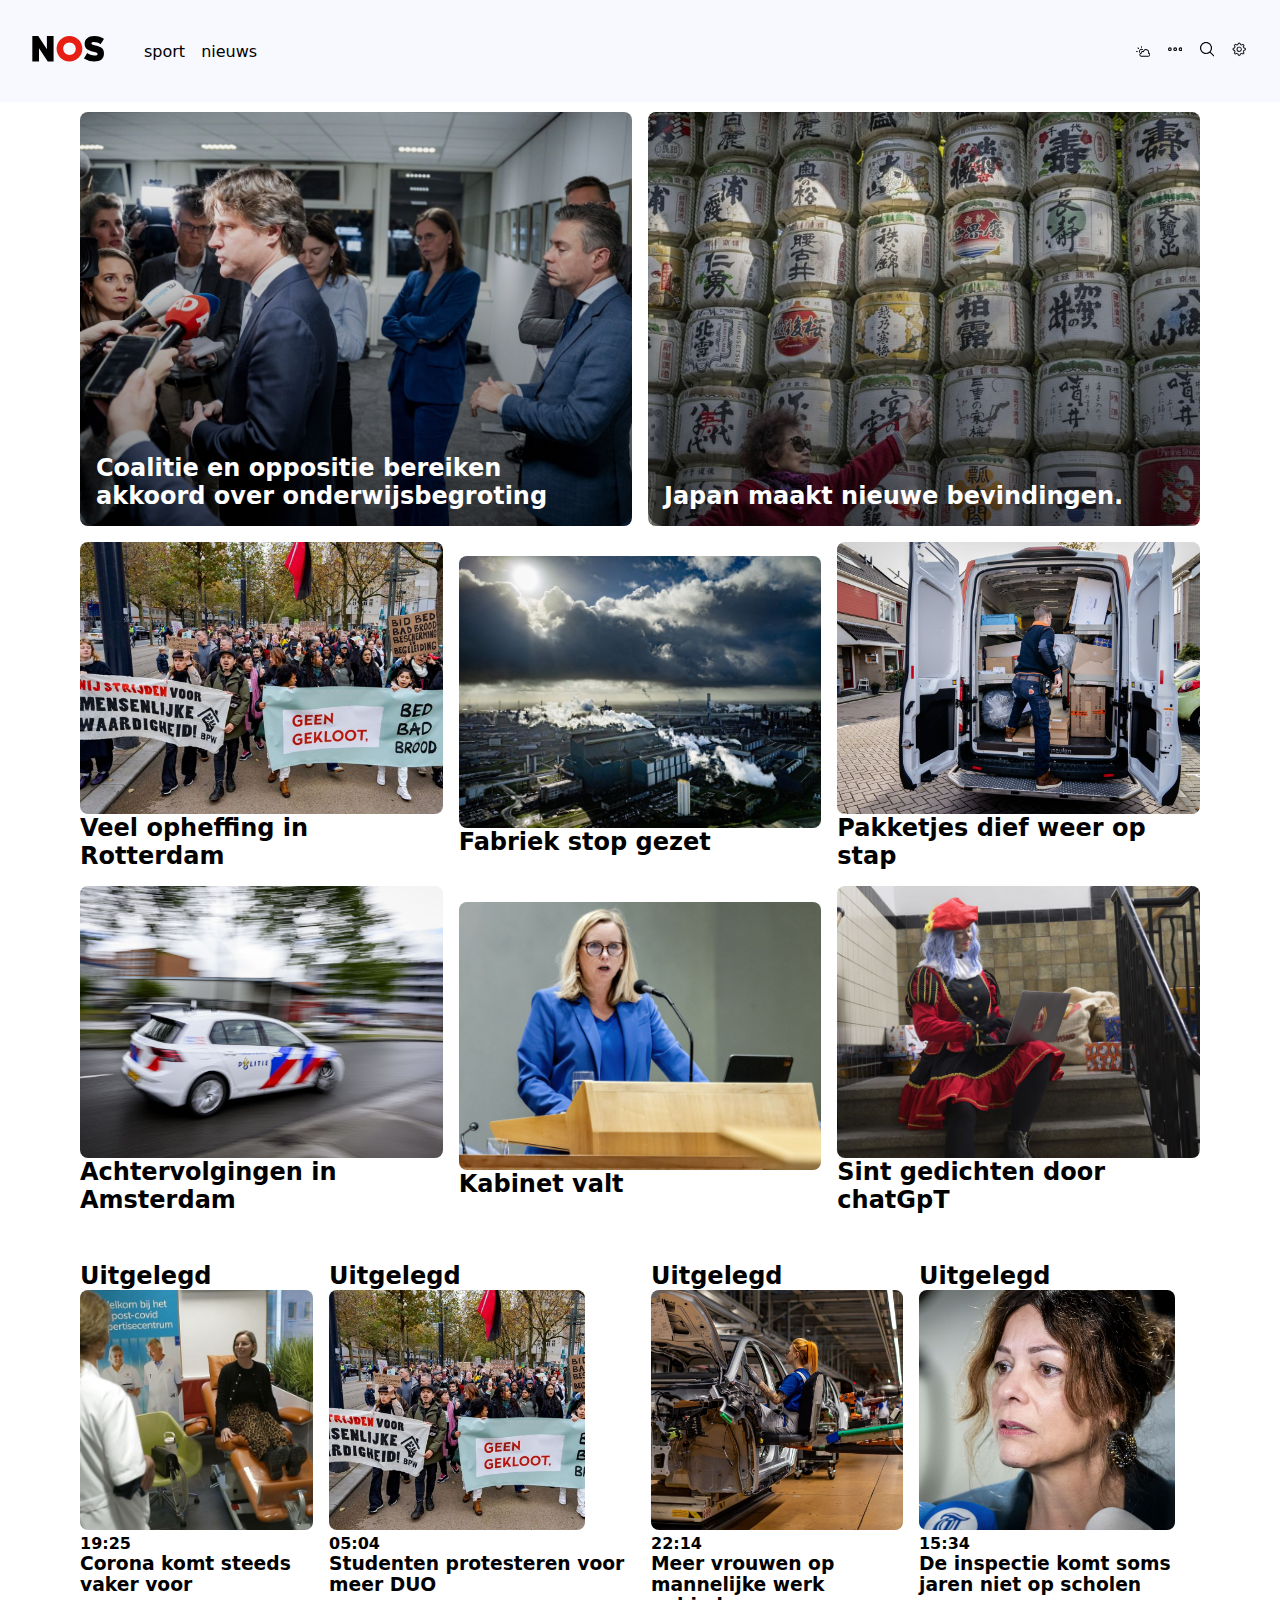
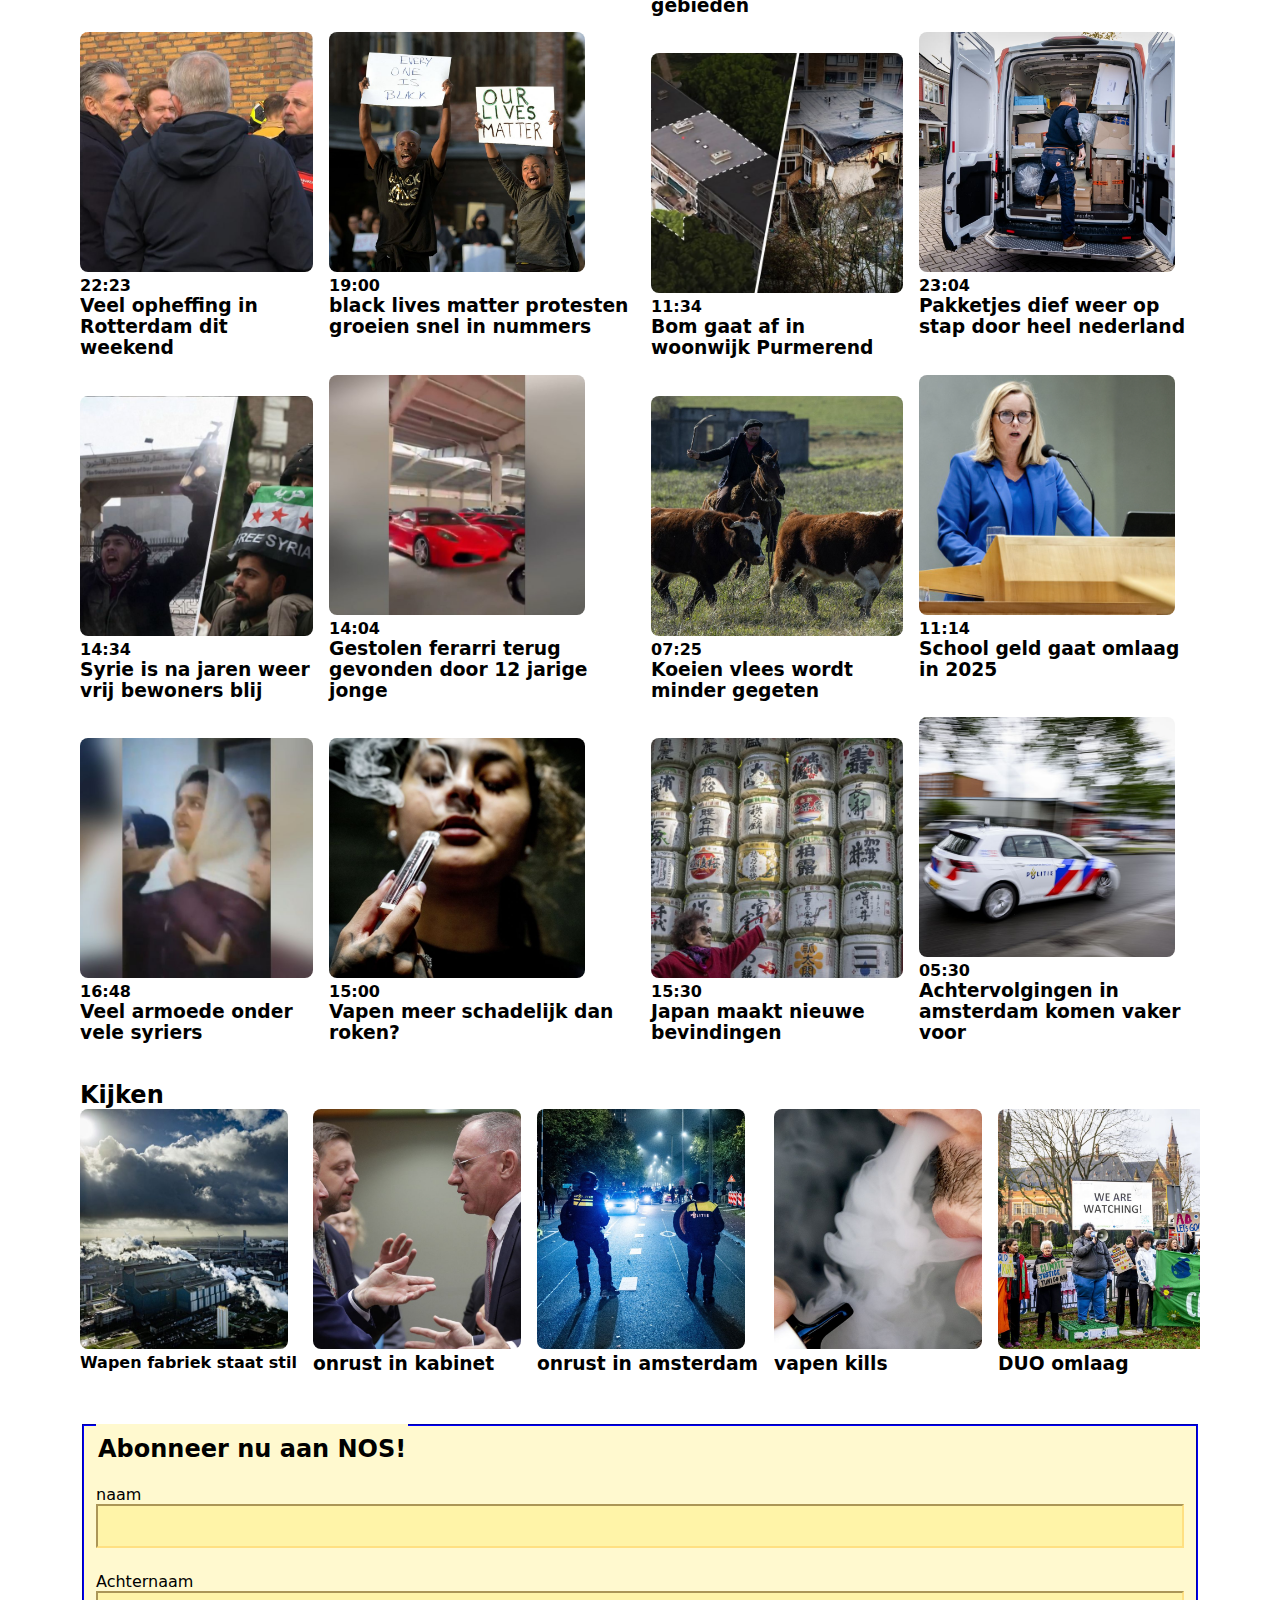
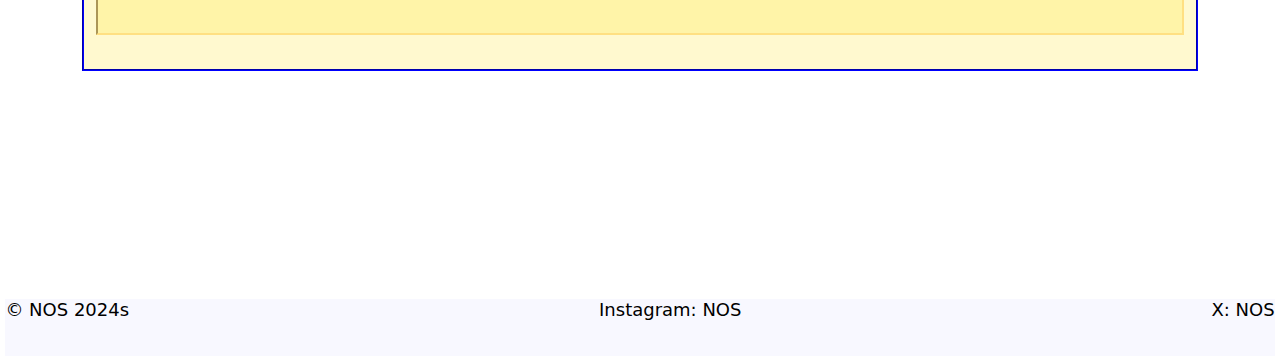
==== commit 190633e8: "herkansing" ====
--- a/index.html
+++ b/index.html
@@ -393,10 +393,10 @@
       <fieldset>
         <legend>Abonneer nu aan NOS!</legend>
         
-        <label for="name">Name</label>
+        <label for="name">naam</label>
         <input id="name" required type="text">
     
-        <label for="surname">Surname</label>
+        <label for="surname">Achternaam</label>
         <input id="surname" required type="text">
         <p class="feedback">👍</p>
       </fieldset>
--- a/styles/style.css
+++ b/styles/style.css
@@ -804,4 +804,139 @@
 
 main article ul li a div h3 {
   margin-bottom: 20rem;
+}
+
+fieldset {
+  display: block;
+  min-inline-size: min-content;
+  margin-inline: 2px;
+  border-width: 2px;
+  border-style: groove;
+  border-color: blue;
+  border-image: initial;
+  padding-block: 0.35em 0.625em;
+  padding-inline: 0.75em;
+}
+
+fieldset + fieldset {
+  opacity:0;
+  transition:.25s .25s;
+  transform:translateX(-120%)
+}
+fieldset:valid + fieldset {
+  opacity:1;
+  transform:translateX(0)
+}
+fieldset:valid p {
+  display:block;
+  color: White;
+  background:seaGreen;
+}
+fieldset:invalid {
+  background: rgba(255, 224, 13, .2);
+} 
+fieldset:invalid p{
+  display:none;
+}
+
+legend {
+  font-weight:bold;
+  transform: translateY(1.5rem);
+  font-size: 1.5em;
+  margin-bottom: 2.5rem;
+  position: relative;
+  z-index:5
+}
+
+input {
+  border-color:#000;
+  padding:.25em;
+  font-size: 1.5em;
+  margin-bottom: 1em;
+  width:100%;
+  transition:all .5s;
+  z-index:2;
+}
+
+input:valid {
+  border-color:seaGreen;
+  background-color: rgb(240, 245, 232);
+} 
+
+input:invalid {
+  border-color:#FFE082;
+  background: rgba(255, 224, 13, .2);
+}
+
+input:focus {
+  transform: scale(1.01, 1.01);
+  outline:none;
+  box-shadow:0 0 0 3px rgba(0,0,0,.25)
+}
+
+input:focus + p.tooltip {
+  display:block;
+  opacity:1;
+  margin-top:-1.3em;
+}
+input:disabled {
+  border-color:#eee;
+  background-color: #FFE082;
+}
+
+input::placeholder {
+  color:rgba(0,0,0,.25);
+  font-style:italic;
+}
+button {
+  font-size: 1.5em;
+  flex:0 0 2em;
+  transition:all .2s .2s;
+  opacity:0;
+  width:8em;
+  height: 3.5em;
+  border-radius:.5rem;
+  background-color:seaGreen;
+  color:white;
+  outline:none;
+  border:none;
+  box-shadow:0 0 5px rgba(0,0,0,0.2)
+}
+
+form:valid button {
+  opacity:1
+}
+
+button:focus {
+  transform: scale(1.1, 1.1);
+}
+.tooltip { 
+  z-index:1;
+  color:DodgerBlue;
+  padding:.25em;
+  background:AliceBlue;
+  border: 1px solid currentColor;
+  font-style:italic;
+  transition:all .2s;
+  margin-top:-3em;
+  opacity:0;
+  padding:.25rem;
+}
+
+.feedback {
+  position: absolute;
+  top: -2em;
+  right: 1em;
+  width: 2rem;
+  height: 2rem;
+  text-align: center;
+  line-height: 2rem;
+  border-radius: 50%;
+  transform:translateY(-3rem);
+  z-index:10;
+  transition:.25s;
+}
+
+fieldset:valid .feedback {
+  transform:translateY(0)
 }